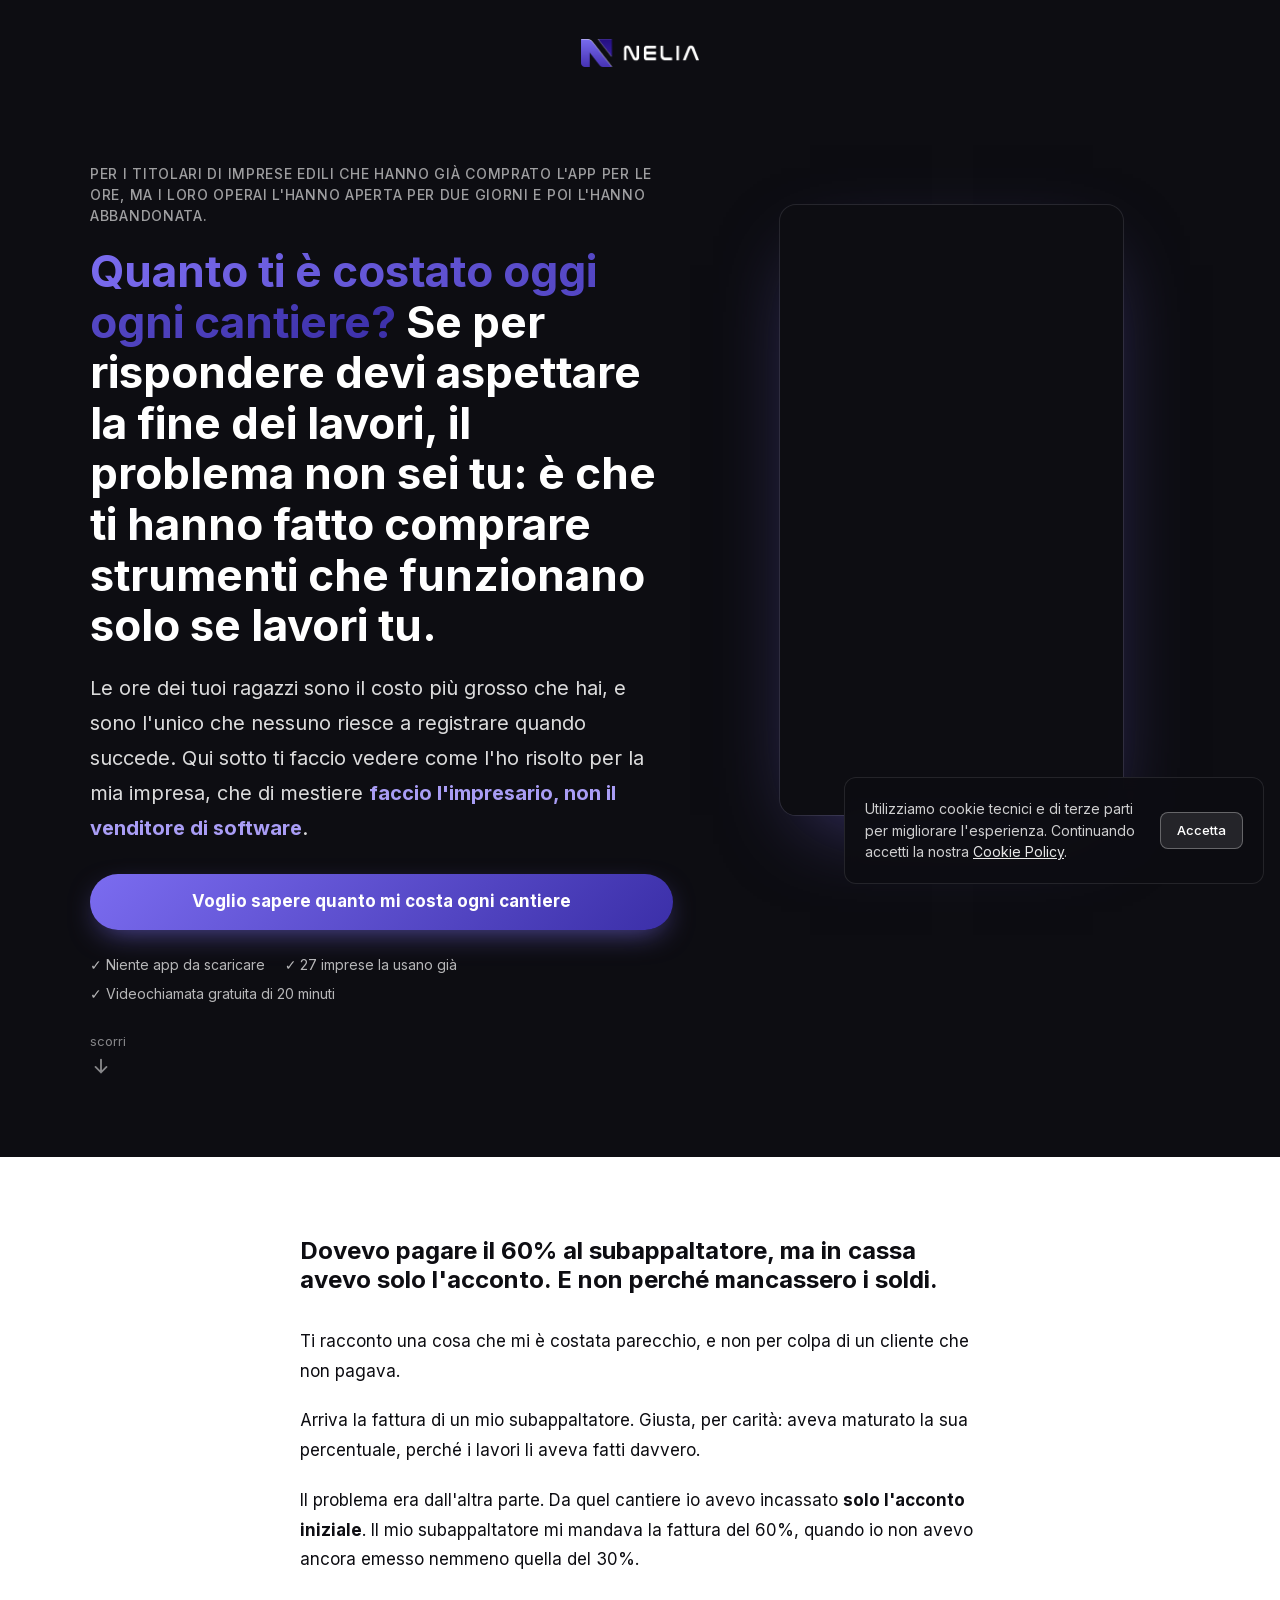
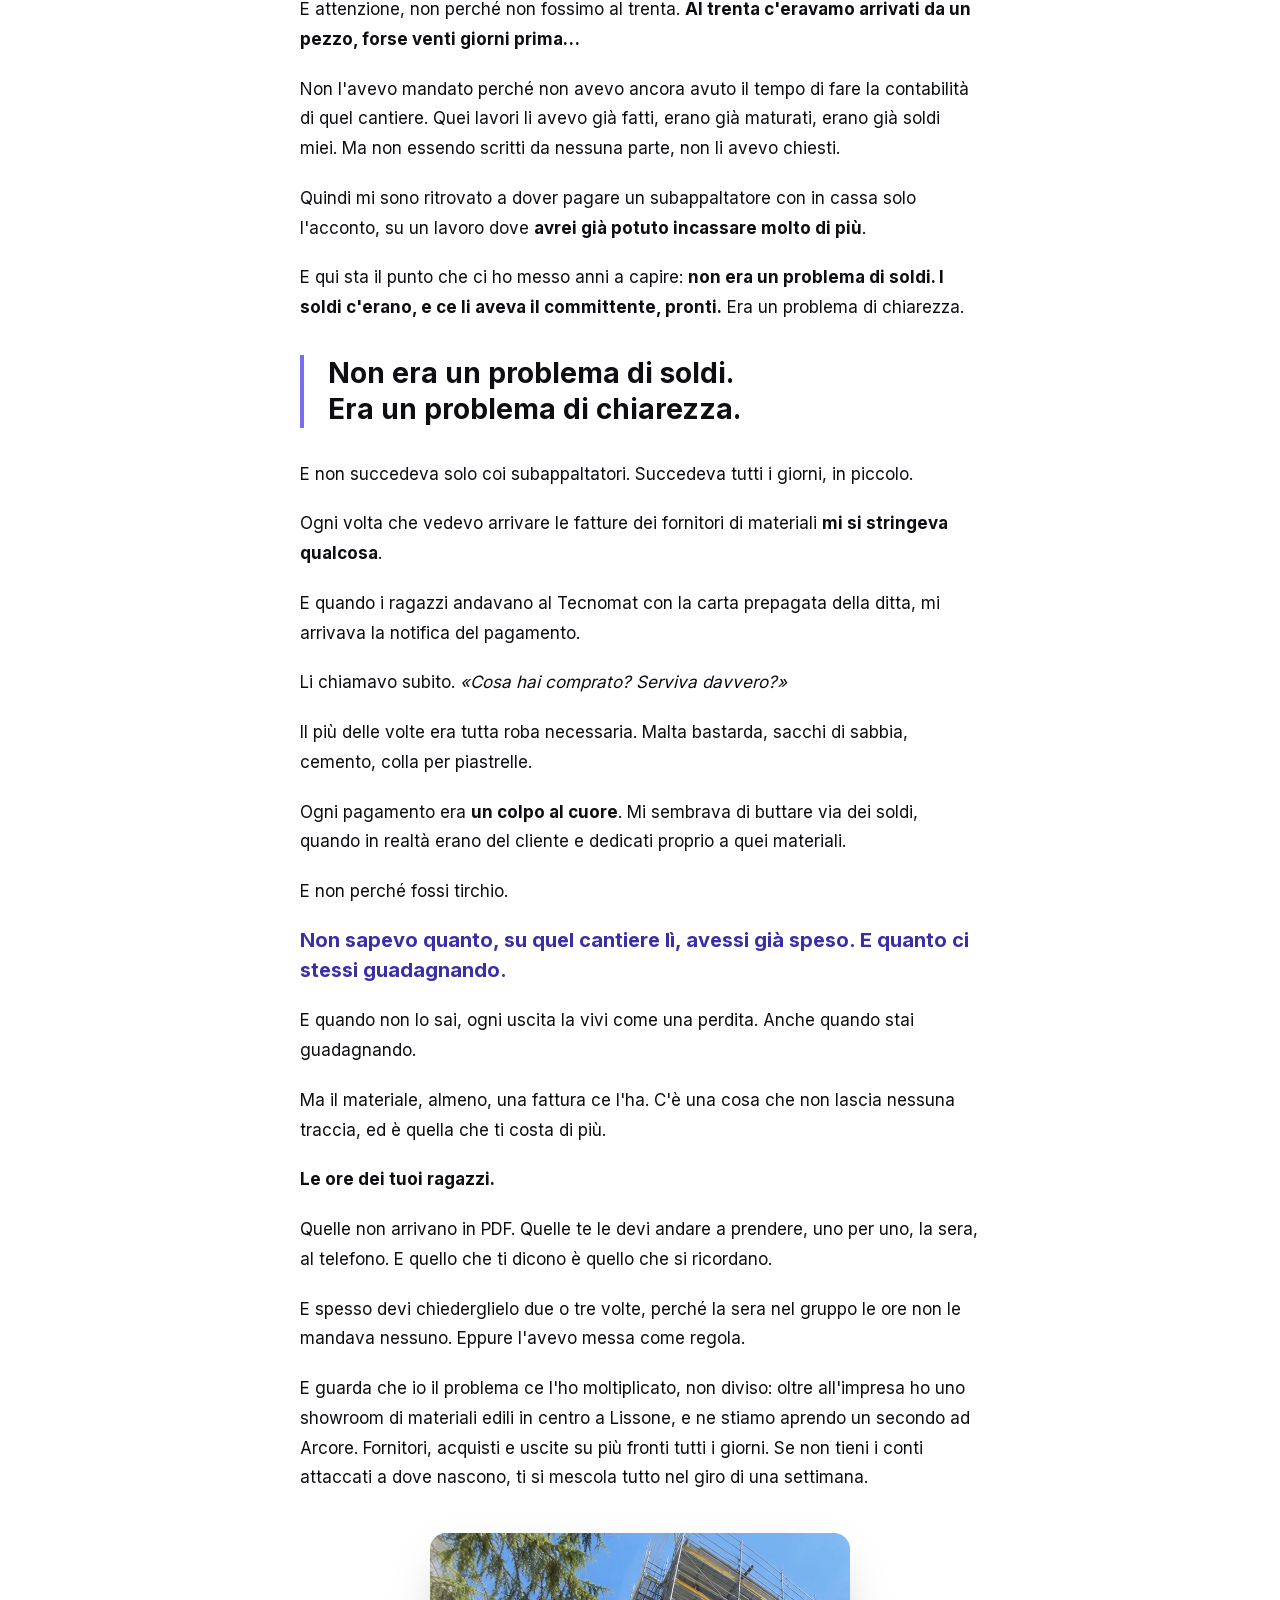
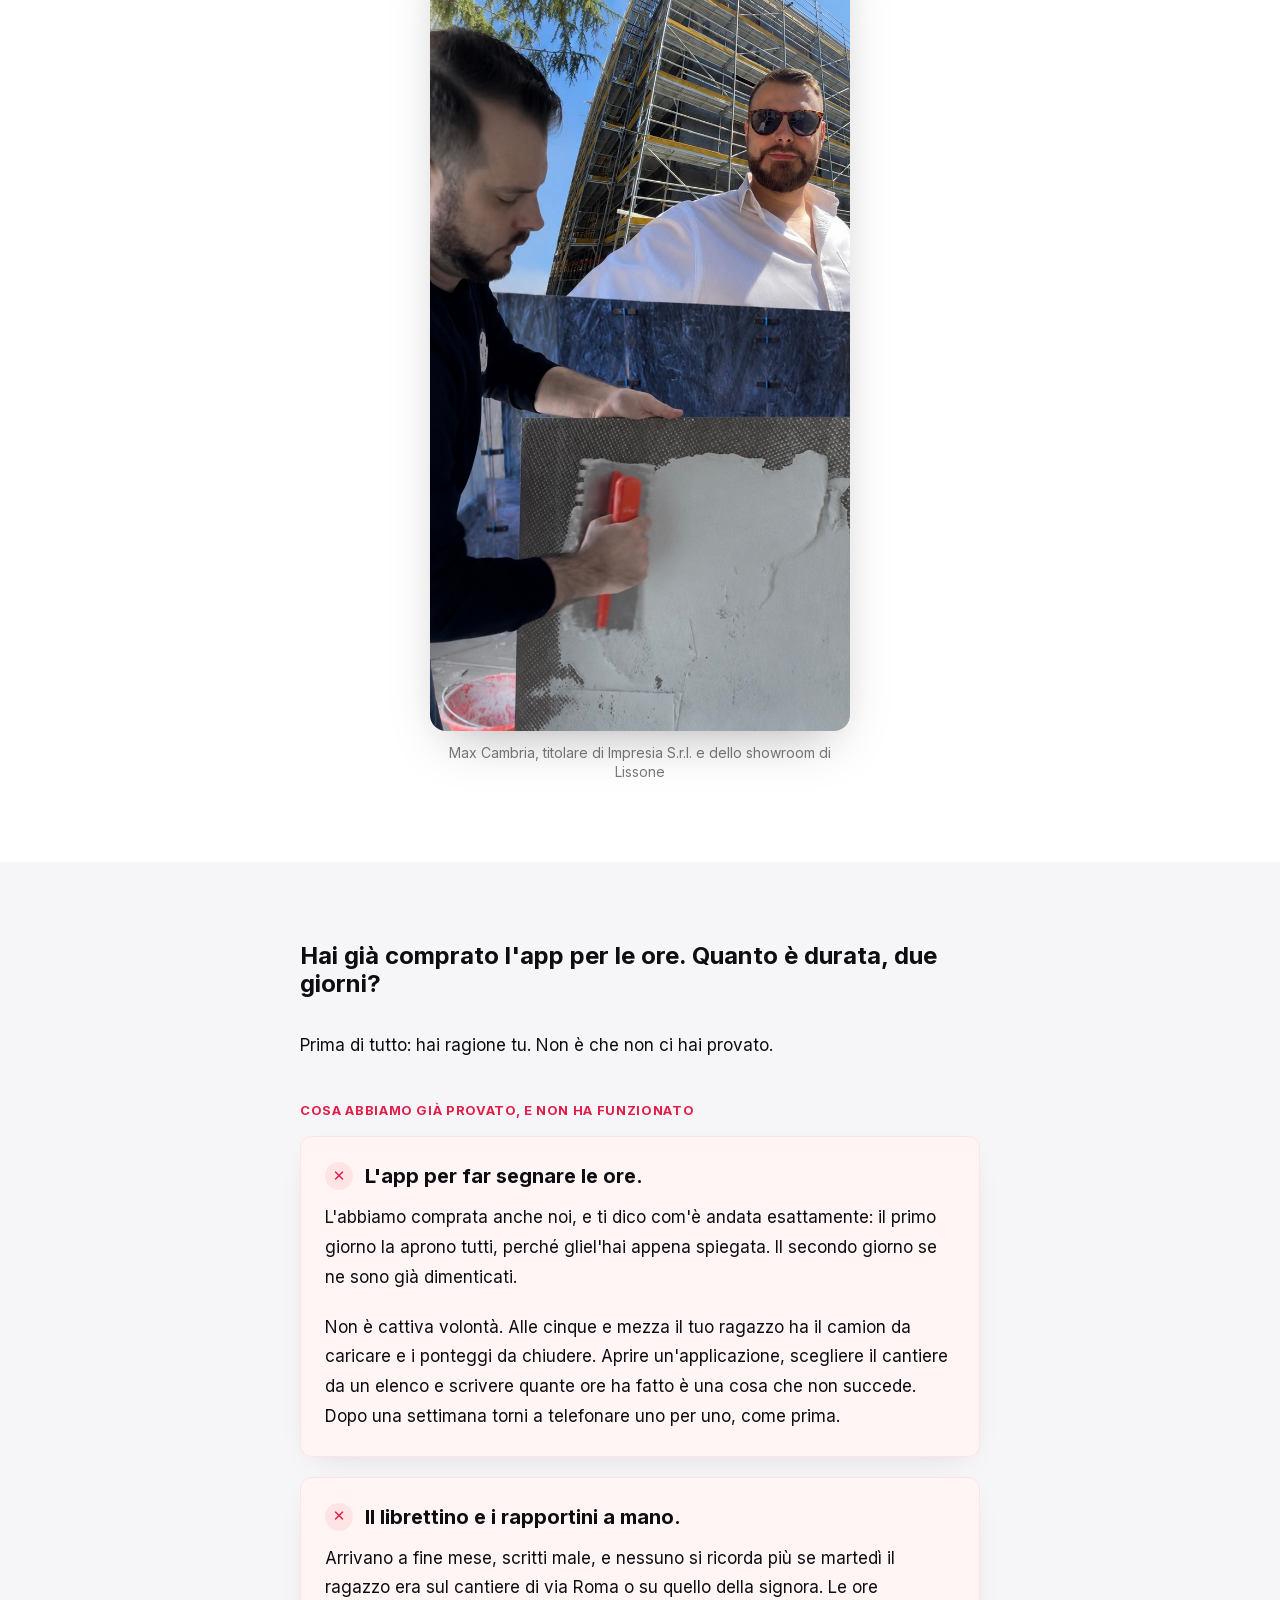
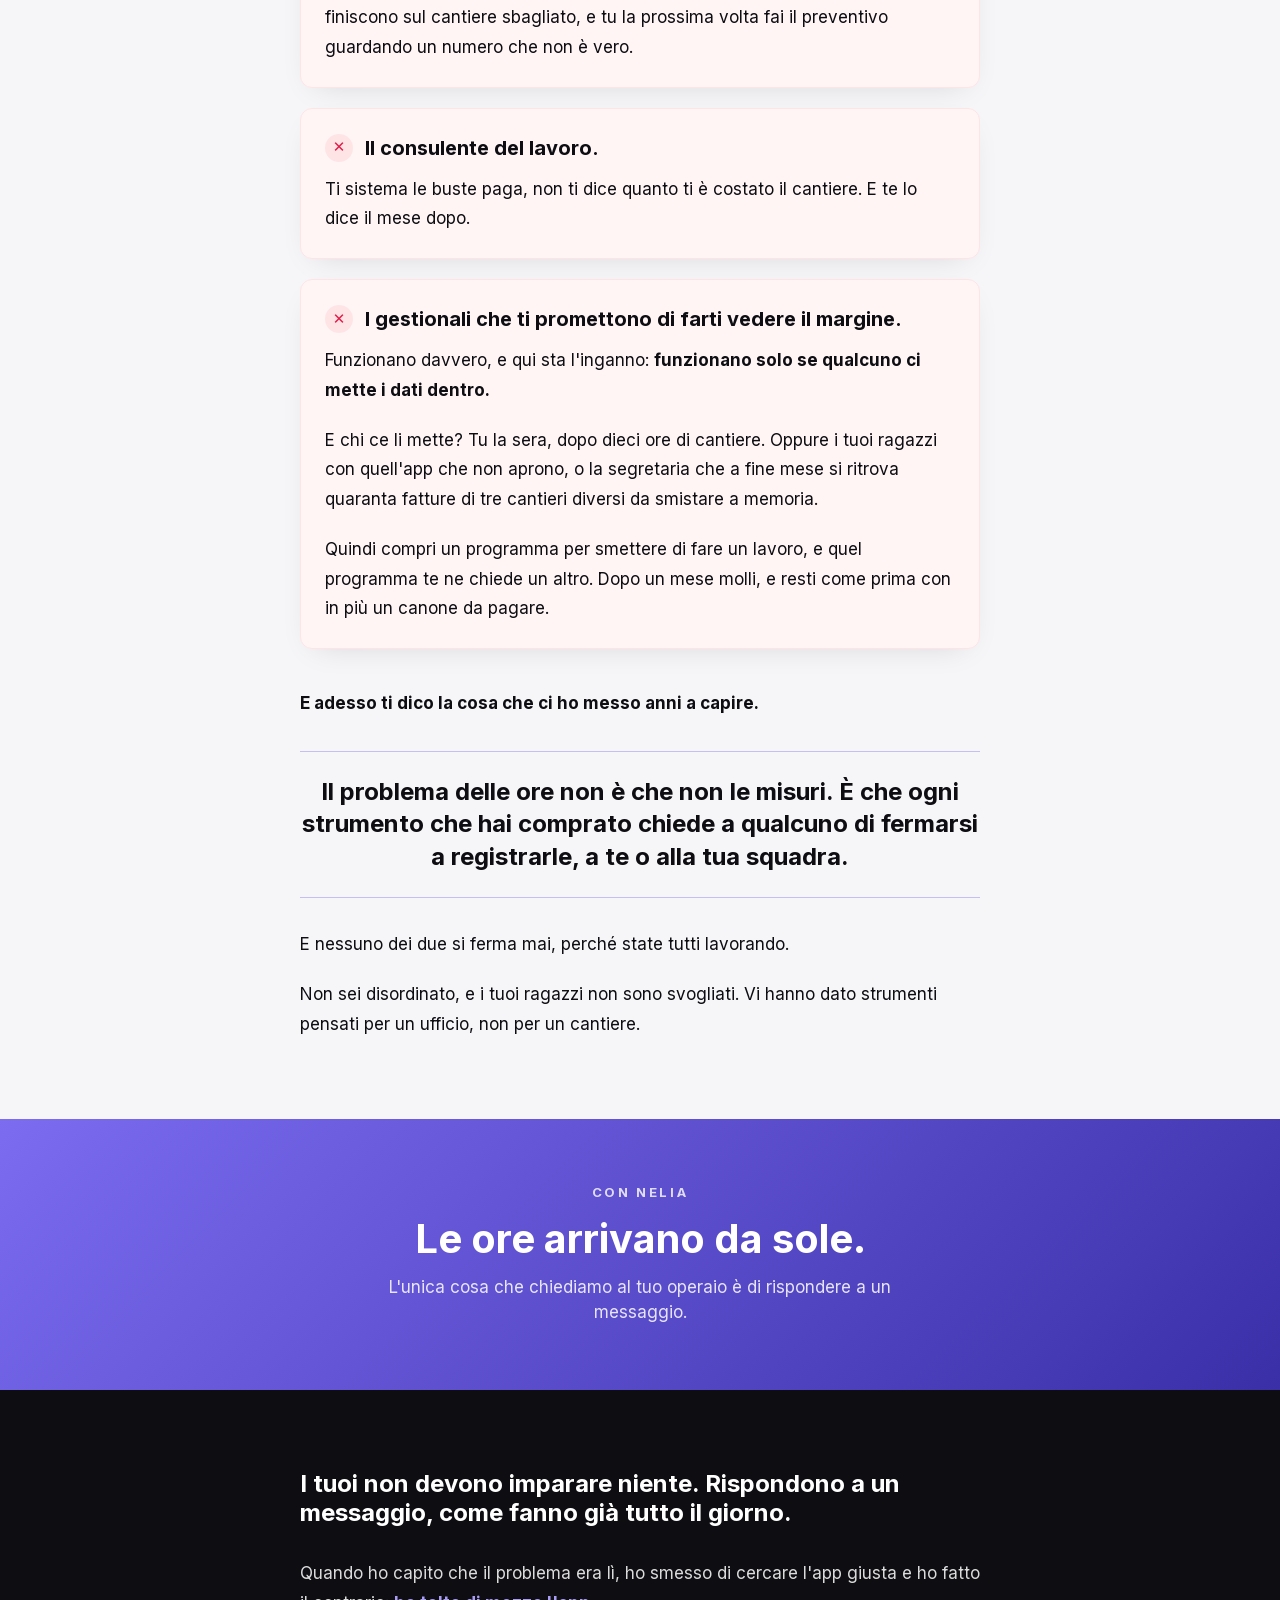
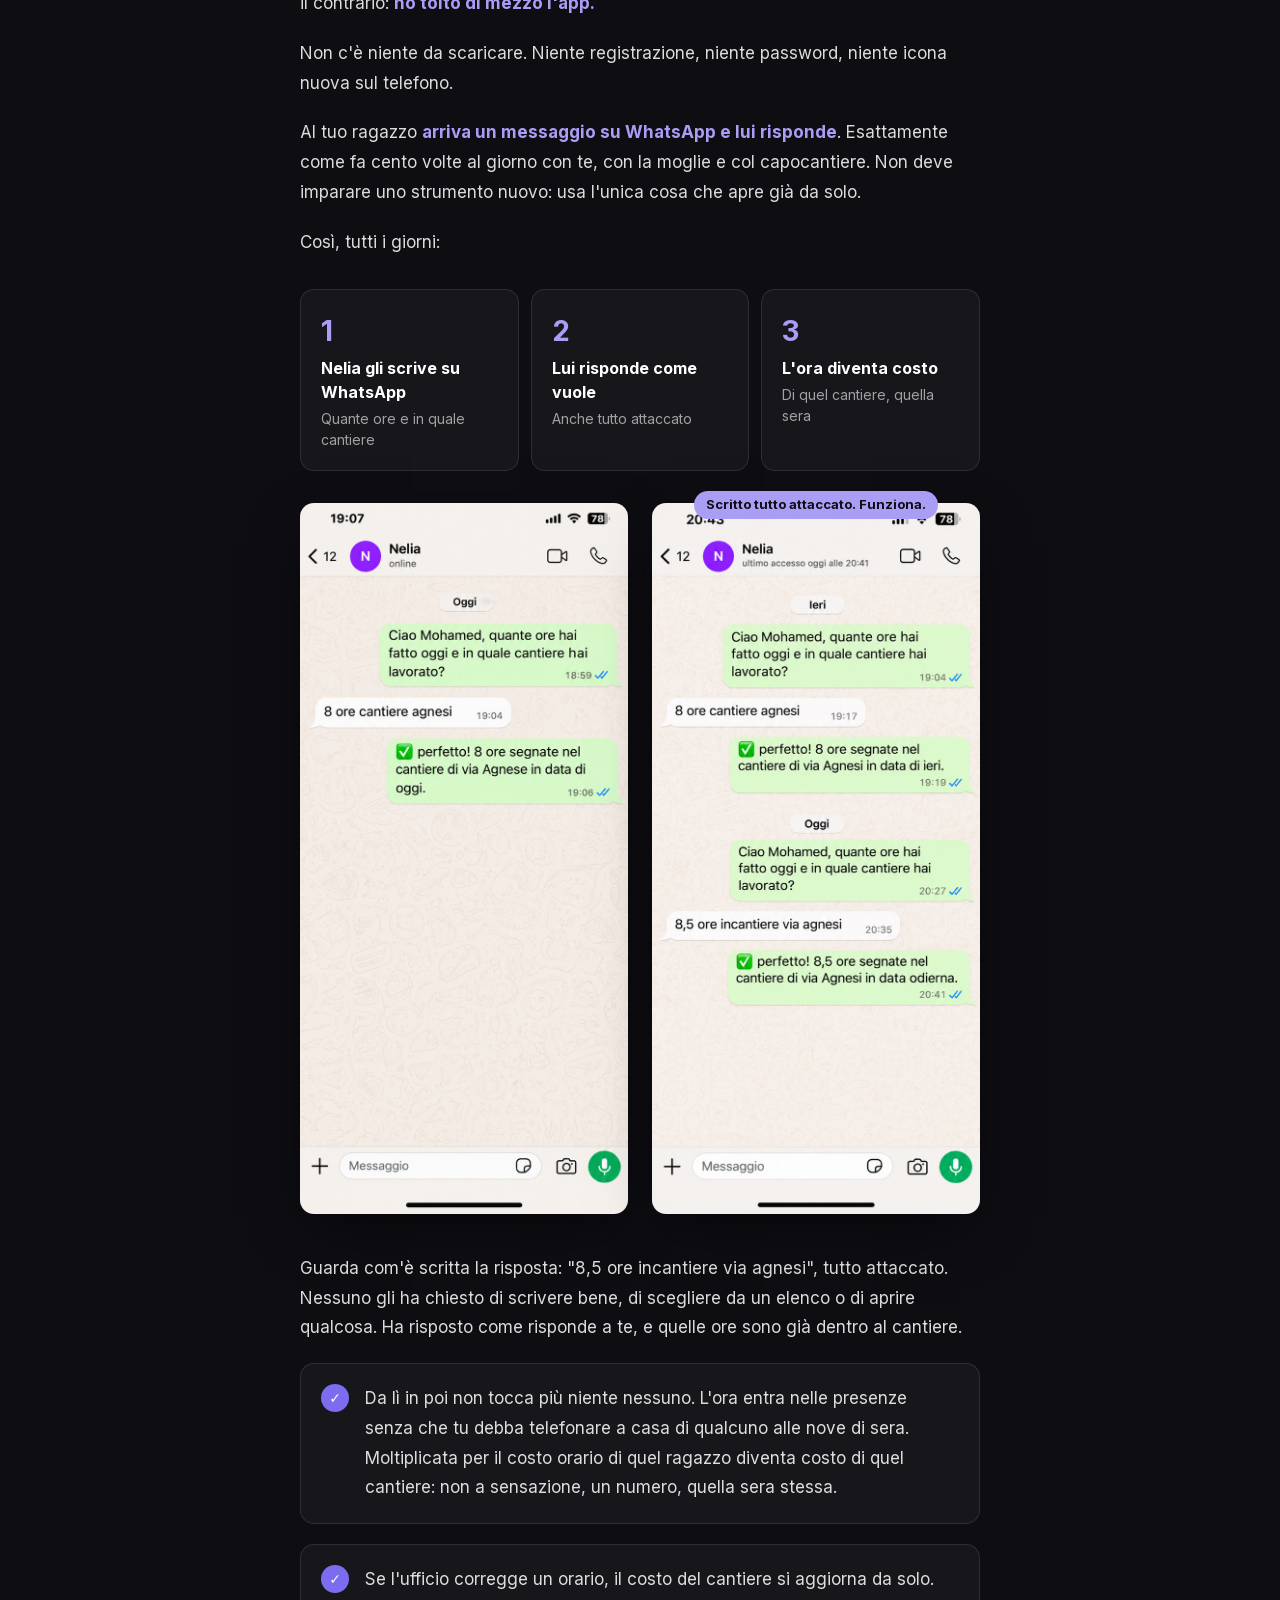
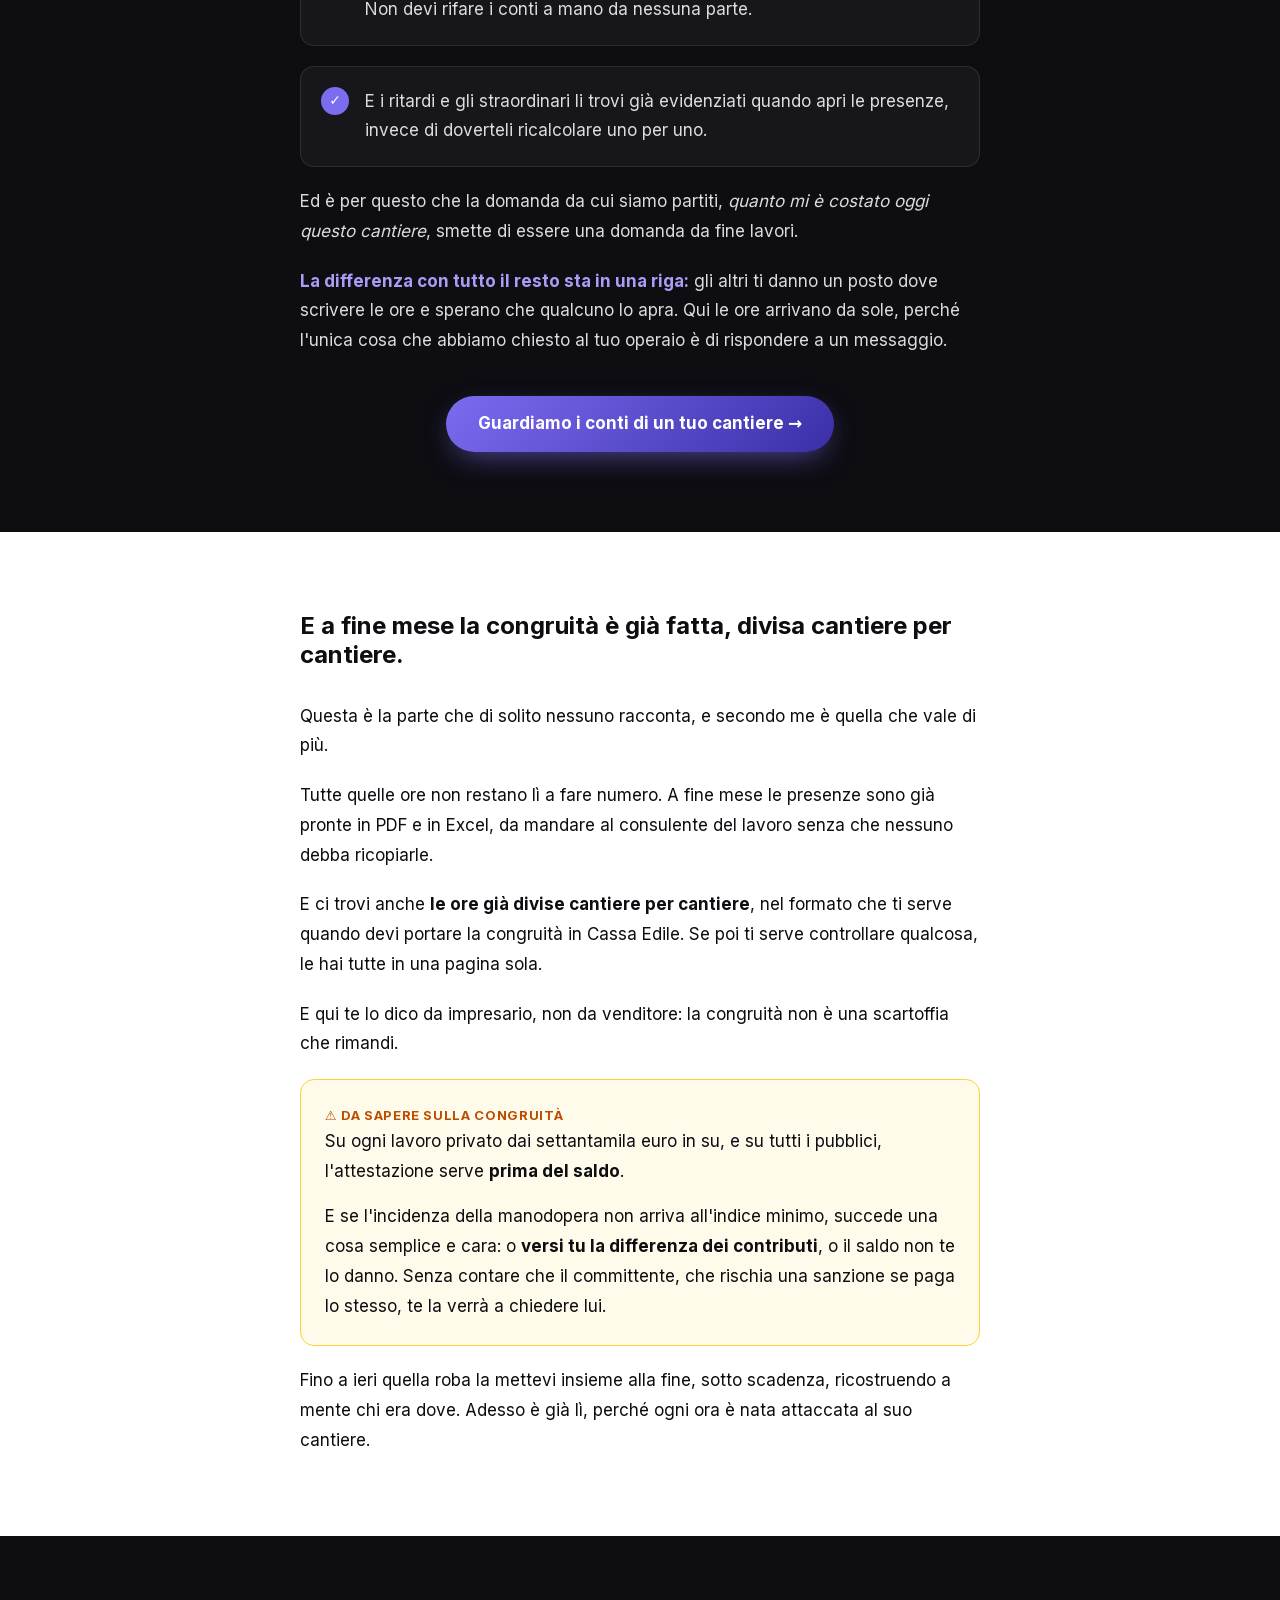
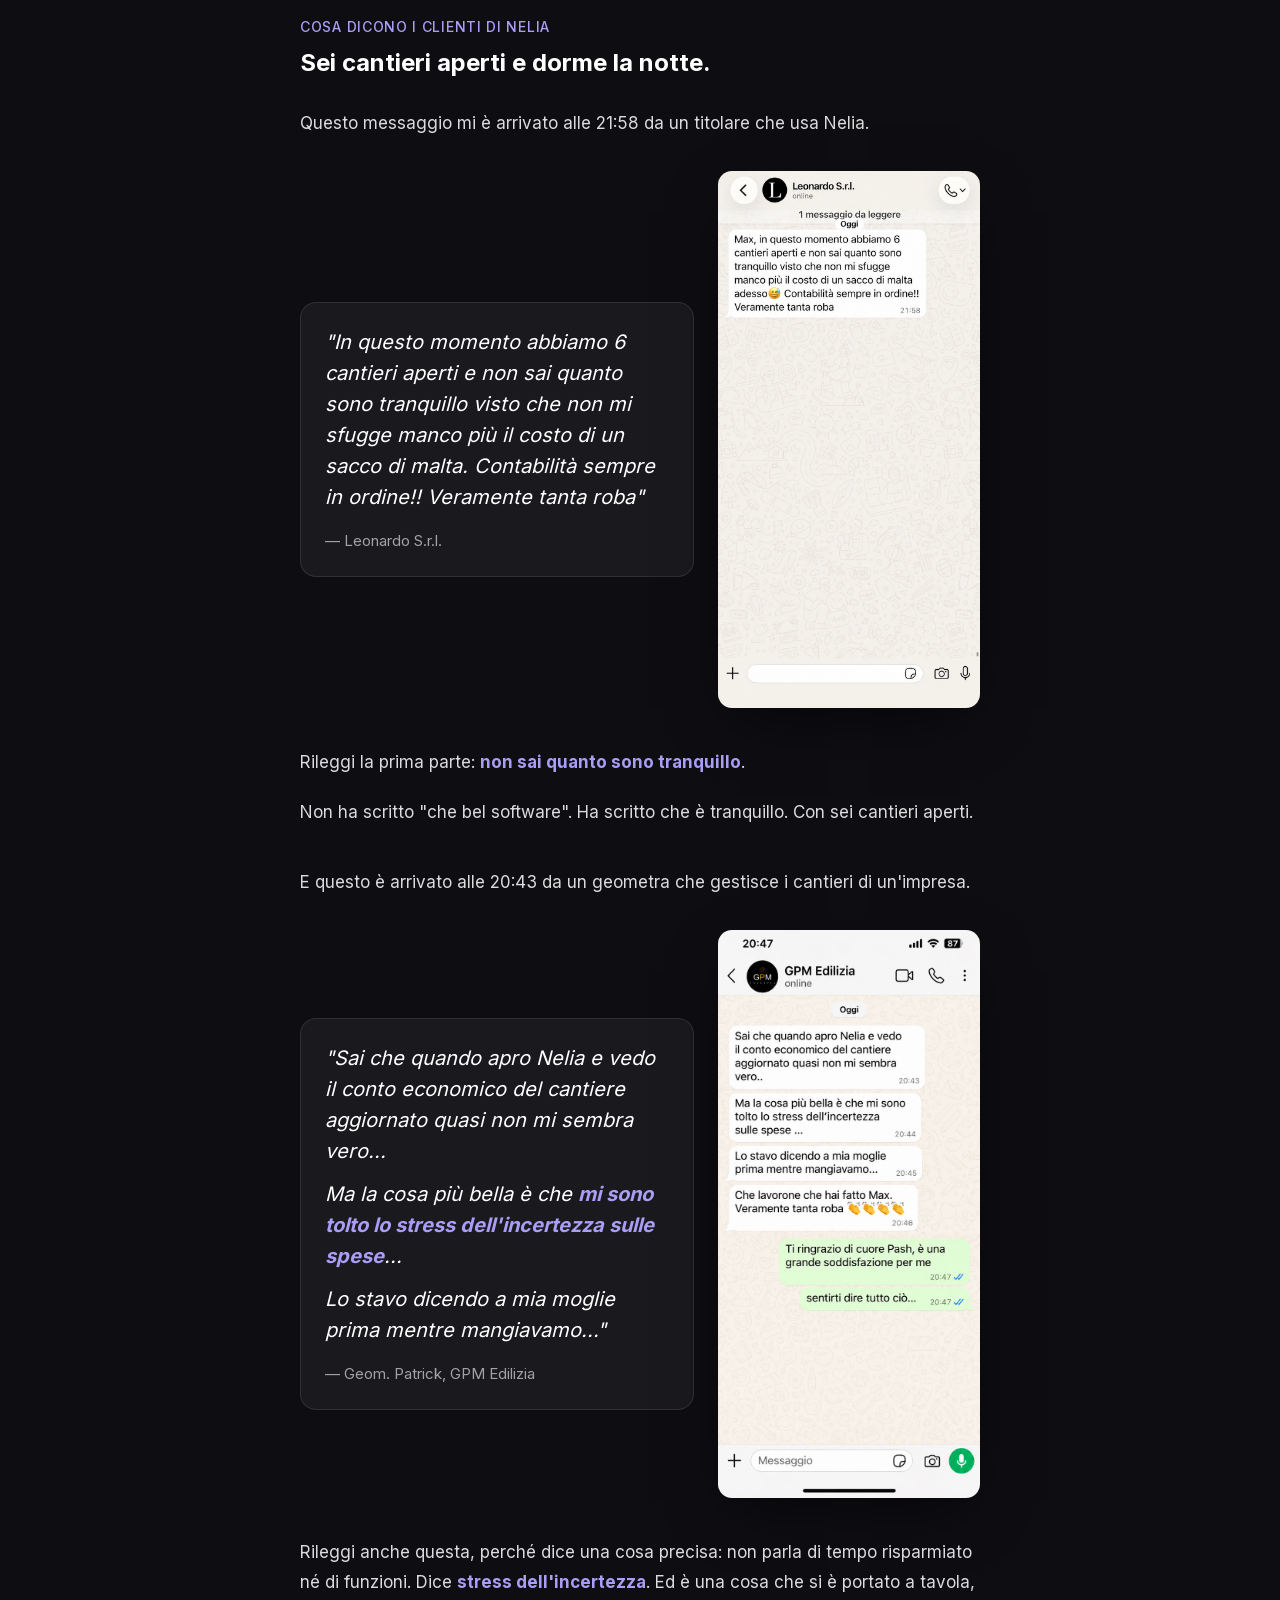
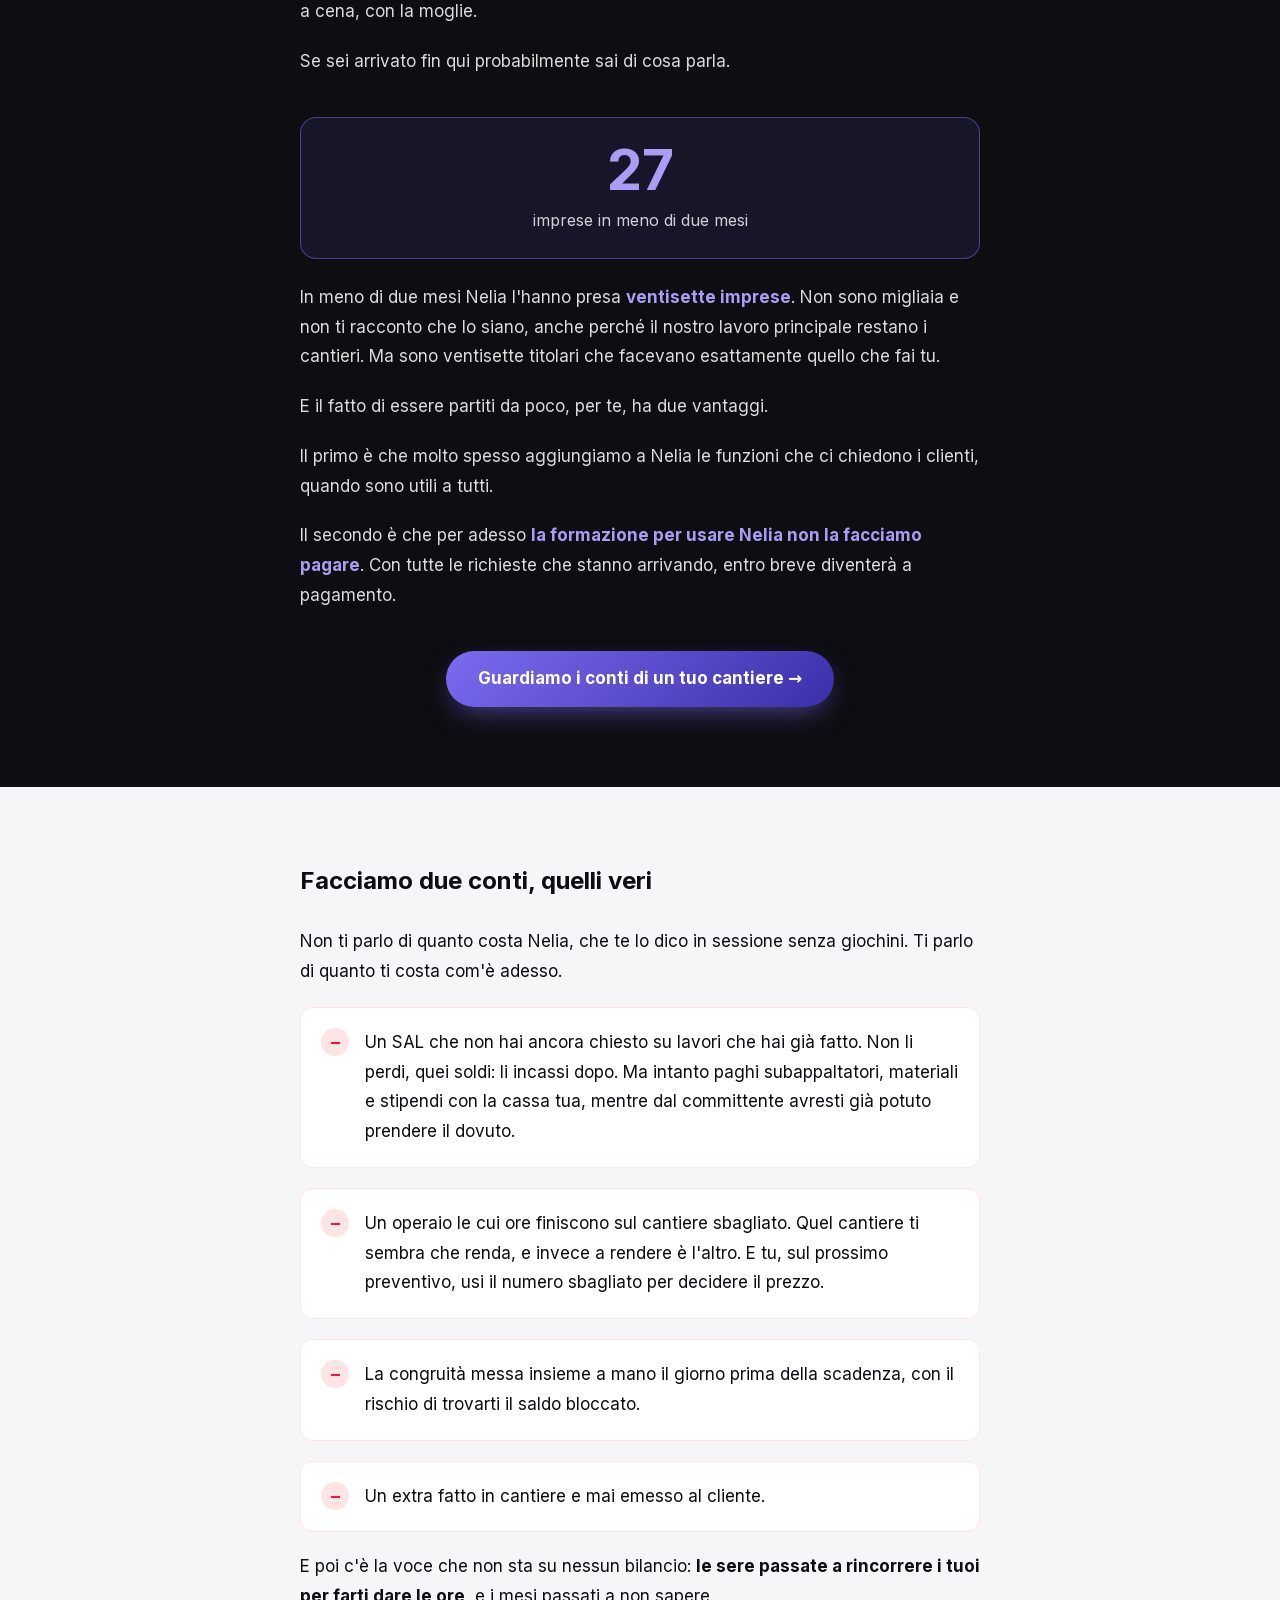
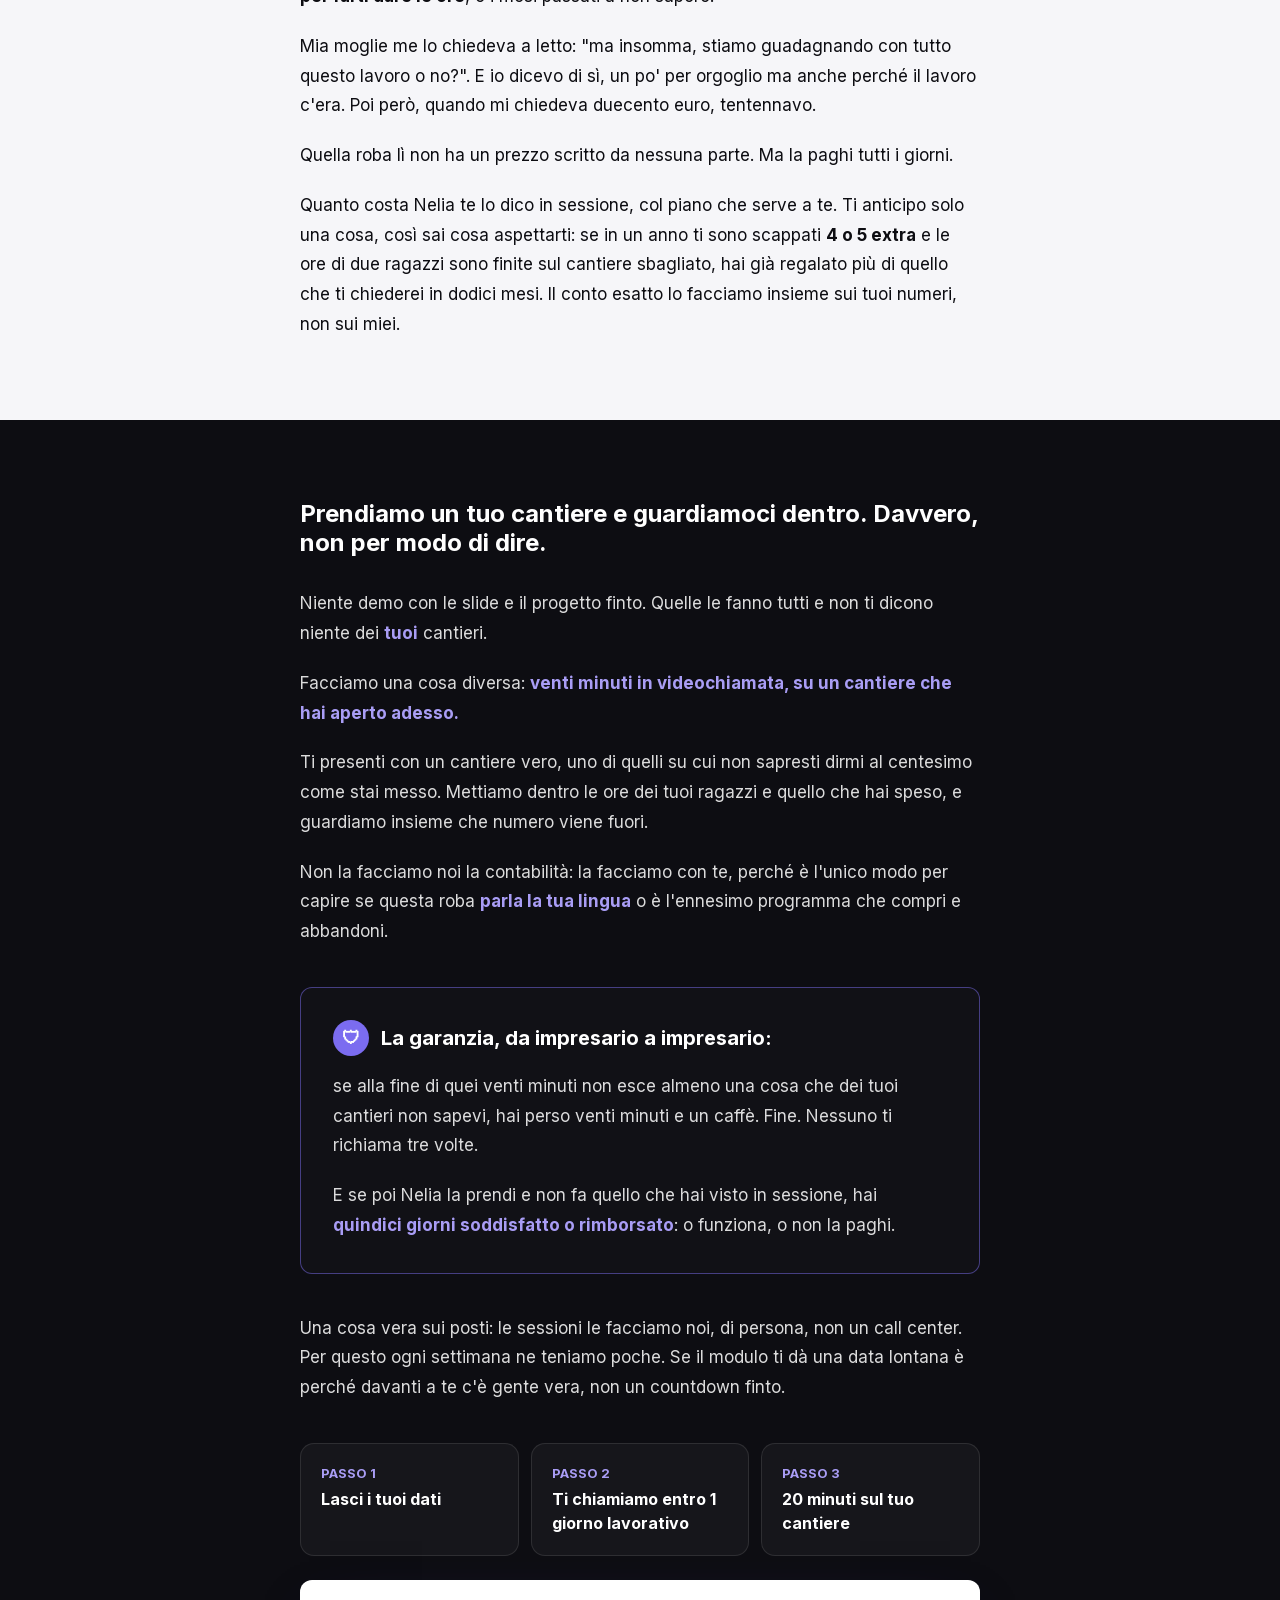
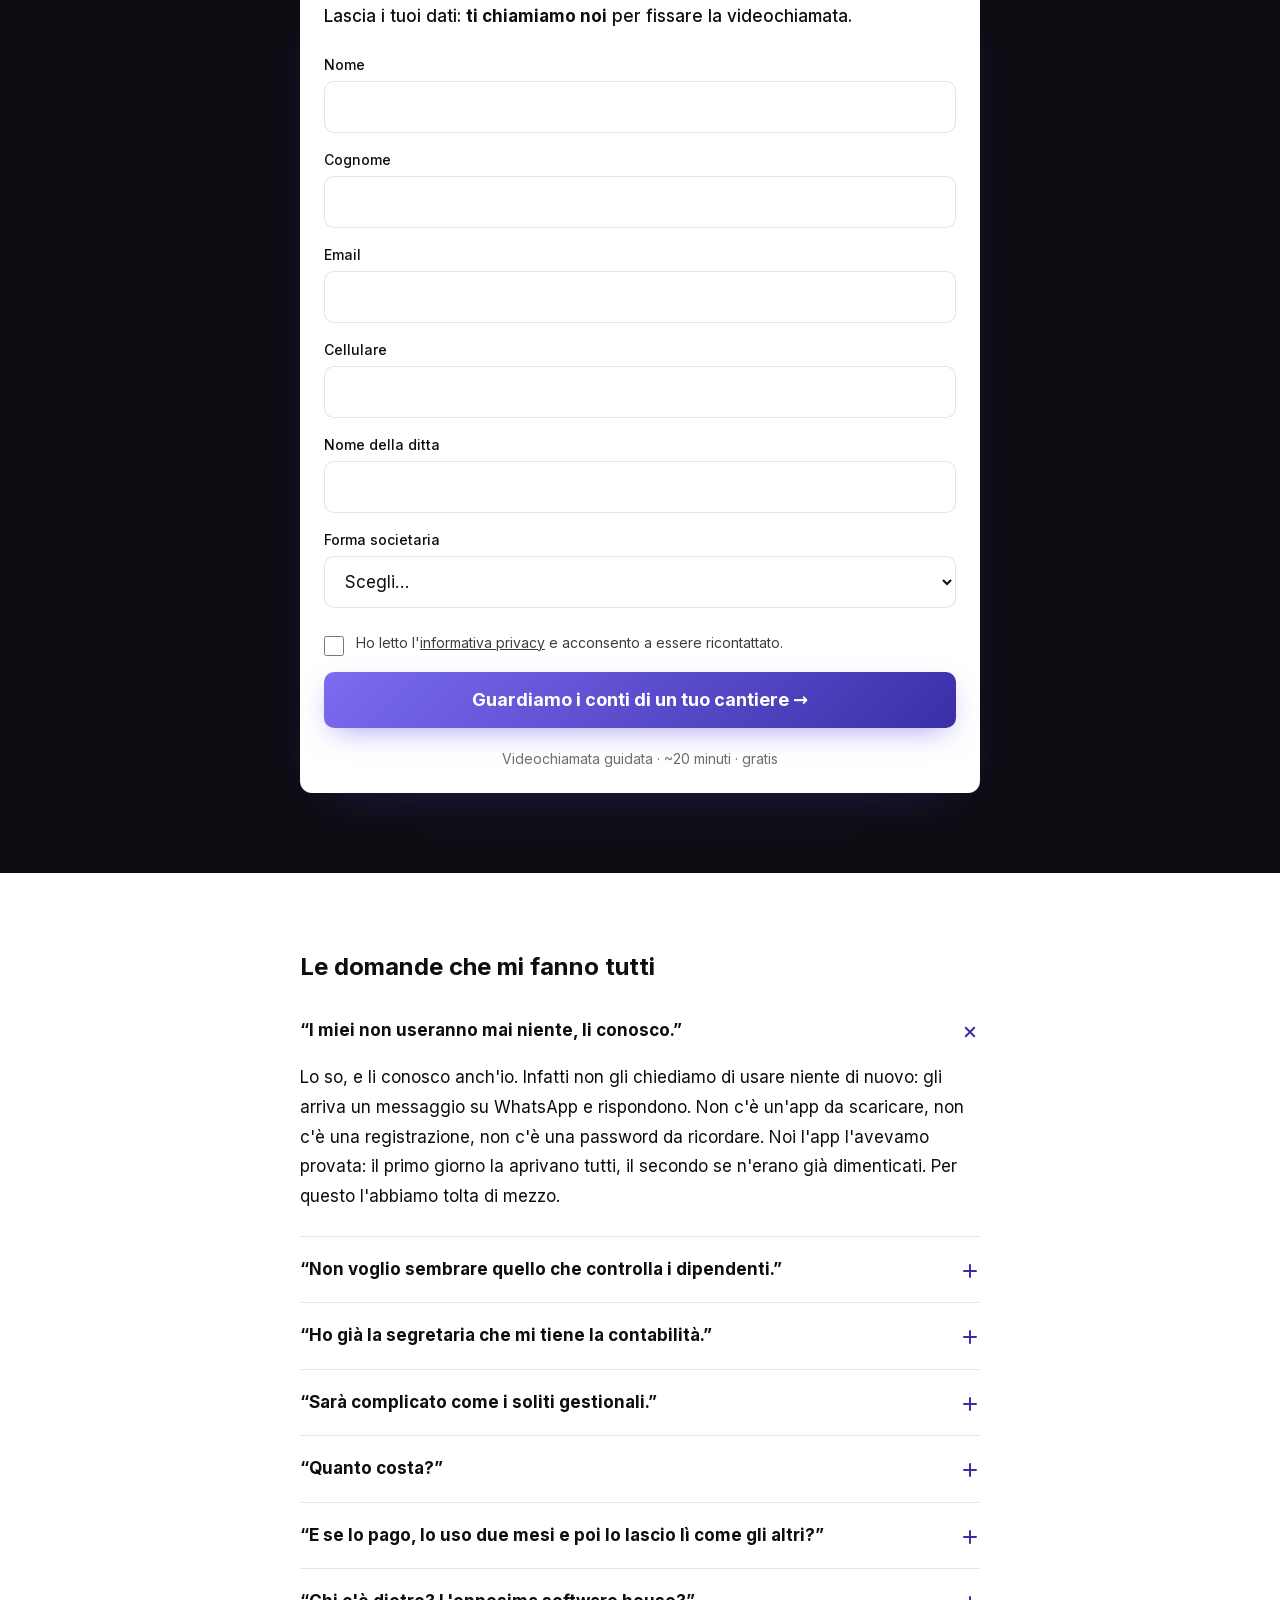
==== index.html @ a3c67469 "Paragrafo Tecnomat spezzato, con grassetti e frase finale in viola Co-Authored-By: Claude Opus 5.5 <" ====
<!DOCTYPE html>
<html lang="it">
<head>
<meta charset="utf-8">
<meta name="viewport" content="width=device-width, initial-scale=1">
<title>Nelia - Quanto ti è costato oggi ogni cantiere?</title>
<meta name="author" content="Nelia">
<meta name="description" content="Le ore dei tuoi ragazzi arrivano rispondendo a un messaggio WhatsApp e diventano da sole il costo di quel cantiere. Prenota una sessione gratuita.">
<meta property="og:type" content="website">
<meta property="og:title" content="Nelia - Quanto ti è costato oggi ogni cantiere?">
<meta property="og:description" content="Le ore dei tuoi ragazzi arrivano rispondendo a un messaggio WhatsApp e diventano da sole il costo di quel cantiere.">
<link rel="icon" href="assets/favicon.png" type="image/png">
<link rel="stylesheet" href="assets/inter.css">
<link rel="stylesheet" href="assets/styles.css">
<link rel="stylesheet" href="assets/extra.css">
<!-- Meta Pixel (lo stesso di prova.mynelia.it) -->
<script>
!function(f,b,e,v,n,t,s){if(f.fbq)return;n=f.fbq=function(){n.callMethod?n.callMethod.apply(n,arguments):n.queue.push(arguments)};if(!f._fbq)f._fbq=n;n.push=n;n.loaded=!0;n.version='2.0';n.queue=[];t=b.createElement(e);t.async=!0;t.src=v;s=b.getElementsByTagName(e)[0];s.parentNode.insertBefore(t,s)}(window,document,'script','https://connect.facebook.net/en_US/fbevents.js');fbq('init','4167147603589375');fbq('track','PageView');
</script>
<!-- Microsoft Clarity (lo stesso di prova.mynelia.it) -->
<script>
(function(c,l,a,r,i,t,y){c[a]=c[a]||function(){(c[a].q=c[a].q||[]).push(arguments)};t=l.createElement(r);t.async=1;t.src="https://www.clarity.ms/tag/"+i;y=l.getElementsByTagName(r)[0];y.parentNode.insertBefore(t,y);})(window, document, "clarity", "script", "xr4qmv7pr4");
</script>
</head>
<body>
<noscript><img height="1" width="1" style="display:none" src="https://www.facebook.com/tr?id=4167147603589375&amp;ev=PageView&amp;noscript=1" alt=""/></noscript>
<div class="min-h-screen bg-white text-[#0D0D12]">
  <header class="bg-[#0D0D12] px-5 pt-[28px] pb-4 md:pt-[39px] md:pb-4">
    <div class="mx-auto flex max-w-[1200px] items-center justify-center">
      <img src="assets/nelia-logo-v2.png" alt="Nelia" class="h-7 w-auto md:h-8" style="max-width:120px"/>
    </div>
  </header>
  <section class="px-5 py-12 md:py-20 bg-[#0D0D12] text-white">
    <div class="mx-auto grid max-w-[1100px] items-center gap-10 md:grid-cols-[1.1fr_0.9fr]">
      <div class="space-y-5 md:space-y-6">
        <p class="text-[13px] font-medium uppercase tracking-wider text-white/60 md:text-[14px]">Per i titolari di imprese edili che hanno già comprato l&#x27;app per le ore, ma i loro operai l&#x27;hanno aperta per due giorni e poi l&#x27;hanno abbandonata.</p>
        <h1 class="text-[30px] leading-[1.15] font-bold md:text-[44px] text-white"><span class="bg-nelia-gradient bg-clip-text text-transparent">Quanto ti è costato oggi ogni cantiere?</span> Se per rispondere devi aspettare la fine dei lavori, il problema non sei tu: è che ti hanno fatto comprare strumenti che funzionano solo se lavori tu.</h1>
        <div class="md:hidden mx-auto w-[94%] overflow-hidden rounded-[16px] shadow-[0_30px_80px_-30px_rgba(123,108,240,0.5)] ring-1 ring-white/10">
          <div class="relative w-full" style="padding-top:177.78%">
            <iframe src="https://player.vimeo.com/video/1214076964?title=0&amp;byline=0&amp;portrait=0" title="Nelia — video di presentazione" class="absolute inset-0 h-full w-full" frameborder="0" allow="autoplay; fullscreen; picture-in-picture" allowfullscreen></iframe>
          </div>
        </div>
        <div class="text-[17px] leading-[1.75] text-white/85 md:text-[20px]">
          <p>Le ore dei tuoi ragazzi sono il costo più grosso che hai, e sono l&#x27;unico che nessuno riesce a registrare quando succede. Qui sotto ti faccio vedere come l&#x27;ho risolto per la mia impresa, che di mestiere <strong class="font-bold text-[#A99DF5]">faccio l&#x27;impresario, non il venditore di software</strong>.</p>
        </div>
        <div class="pt-2">
          <a href="#form" class="bg-nelia-gradient flex h-[56px] w-full items-center justify-center rounded-[10px] px-6 text-[17px] font-bold text-white shadow-[0_10px_30px_-10px_rgba(123,108,240,0.7)] transition active:scale-[0.99] md:inline-flex md:h-[56px] md:w-auto md:rounded-full md:px-8 md:text-[17px] md:hover:scale-[1.02]">Voglio sapere quanto mi costa ogni cantiere</a>
        </div>
        <div class="flex flex-wrap gap-x-5 gap-y-2 pt-1 text-[14px] text-white/70">
          <span>✓ Niente app da scaricare</span><span>✓ 27 imprese la usano già</span><span>✓ Videochiamata gratuita di 20 minuti</span>
        </div>
        <div class="pt-1">
          <a href="#lead" aria-label="Scorri" class="inline-flex flex-col items-start gap-1 text-white/50">
            <span class="text-[13px]">scorri</span>
            <svg width="22" height="22" viewBox="0 0 24 24" fill="none" class="animate-bounce"><path d="M12 5v14m0 0l-6-6m6 6l6-6" stroke="currentColor" stroke-width="2" stroke-linecap="round"></path></svg>
          </a>
        </div>
      </div>
      <div class="hidden md:block md:order-last">
        <div class="mx-auto w-[72%] overflow-hidden rounded-[16px] shadow-[0_30px_80px_-30px_rgba(123,108,240,0.5)] ring-1 ring-white/10 md:-translate-y-[18%]">
          <div class="relative w-full" style="padding-top:177.78%">
            <iframe src="https://player.vimeo.com/video/1214076964?title=0&amp;byline=0&amp;portrait=0" title="Nelia — video di presentazione" class="absolute inset-0 h-full w-full" frameborder="0" allow="autoplay; fullscreen; picture-in-picture" allowfullscreen></iframe>
          </div>
        </div>
      </div>
    </div>
  </section>
  <section id="lead" class="px-5 py-12 md:py-20 bg-white">
    <div class="mx-auto w-full max-w-[680px]">
      <h2 class="text-[24px] leading-[1.2] font-bold md:text-[32px] mb-8 text-[#0D0D12]">Dovevo pagare il 60% al subappaltatore, ma in cassa avevo solo l'acconto. E non perché mancassero i soldi.</h2>
        <div class="text-[17px] leading-[1.75] md:text-[18px] space-y-5 md:space-y-6">
          <p>Ti racconto una cosa che mi è costata parecchio, e non per colpa di un cliente che non pagava.</p>
          <p>Arriva la fattura di un mio subappaltatore. Giusta, per carità: aveva maturato la sua percentuale, perché i lavori li aveva fatti davvero.</p>
          <p>Il problema era dall'altra parte. Da quel cantiere io avevo incassato <strong>solo l'acconto iniziale</strong>. Il mio subappaltatore mi mandava la fattura del 60%, quando io non avevo ancora emesso nemmeno quella del 30%.</p>
          <p>E attenzione, non perché non fossimo al trenta. <strong>Al trenta c'eravamo arrivati da un pezzo, forse venti giorni prima…</strong></p>
          <p>Non l'avevo mandato perché non avevo ancora avuto il tempo di fare la contabilità di quel cantiere. Quei lavori li avevo già fatti, erano già maturati, erano già soldi miei. Ma non essendo scritti da nessuna parte, non li avevo chiesti.</p>
          <p>Quindi mi sono ritrovato a dover pagare un subappaltatore con in cassa solo l'acconto, su un lavoro dove <strong>avrei già potuto incassare molto di più</strong>.</p>
          <p>E qui sta il punto che ci ho messo anni a capire: <strong>non era un problema di soldi. I soldi c'erano, e ce li aveva il committente, pronti.</strong> Era un problema di chiarezza.</p>
          <blockquote class="my-8 border-l-4 border-[#7B6CF0] pl-6 text-[24px] font-bold leading-[1.3] text-[#0D0D12] md:text-[28px]">Non era un problema di soldi.<br/>Era un problema di chiarezza.</blockquote>
          <p>E non succedeva solo coi subappaltatori. Succedeva tutti i giorni, in piccolo.</p>
          <p>Ogni volta che vedevo arrivare le fatture dei fornitori di materiali <strong>mi si stringeva qualcosa</strong>.</p>
          <p>E quando i ragazzi andavano al Tecnomat con la carta prepagata della ditta, mi arrivava la notifica del pagamento.</p>
          <p>Li chiamavo subito. <em>«Cosa hai comprato? Serviva davvero?»</em></p>
          <p>Il più delle volte era tutta roba necessaria. Malta bastarda, sacchi di sabbia, cemento, colla per piastrelle.</p>
          <p>Ogni pagamento era <strong>un colpo al cuore</strong>. Mi sembrava di buttare via dei soldi, quando in realtà erano del cliente e dedicati proprio a quei materiali.</p>
          <p>E non perché fossi tirchio.</p>
          <p><strong class="text-[19px] leading-snug text-[#3B2FA8] md:text-[20px]">Non sapevo quanto, su quel cantiere lì, avessi già speso. E quanto ci stessi guadagnando.</strong></p>
          <p>E quando non lo sai, ogni uscita la vivi come una perdita. Anche quando stai guadagnando.</p>
          <p>Ma il materiale, almeno, una fattura ce l'ha. C'è una cosa che non lascia nessuna traccia, ed è quella che ti costa di più.</p>
          <p><strong>Le ore dei tuoi ragazzi.</strong></p>
          <p>Quelle non arrivano in PDF. Quelle te le devi andare a prendere, uno per uno, la sera, al telefono. E quello che ti dicono è quello che si ricordano.</p>
          <p>E spesso devi chiederglielo due o tre volte, perché la sera nel gruppo le ore non le mandava nessuno. Eppure l'avevo messa come regola.</p>
          <p>E guarda che io il problema ce l'ho moltiplicato, non diviso: oltre all'impresa ho uno showroom di materiali edili in centro a Lissone, e ne stiamo aprendo un secondo ad Arcore. Fornitori, acquisti e uscite su più fronti tutti i giorni. Se non tieni i conti attaccati a dove nascono, ti si mescola tutto nel giro di una settimana.</p>
        </div>
        <figure class="mx-auto mt-10 w-[70%] max-w-[420px] md:w-full">
          <div class="overflow-hidden rounded-[16px] shadow-[0_20px_50px_-20px_rgba(13,13,18,0.35)]">
            <img src="assets/hero-nelia.jpg" alt="Max Cambria, titolare di impresa edile, in cantiere" class="h-auto w-full object-cover"/>
          </div>
          <figcaption class="mt-3 text-center text-[13px] leading-snug text-[#0D0D12]/55 md:text-[14px]">Max Cambria, titolare di Impresia S.r.l. e dello showroom di Lissone</figcaption>
        </figure>
    </div>
  </section>
  <section class="px-5 py-12 md:py-20 bg-[#F6F6F9]">
    <div class="mx-auto w-full max-w-[680px]">
      <h2 class="text-[24px] leading-[1.2] font-bold md:text-[32px] mb-8 text-[#0D0D12]">Hai già comprato l'app per le ore. Quanto è durata, due giorni?</h2>
        <div class="text-[17px] leading-[1.75] md:text-[18px] space-y-5 md:space-y-6">
          <p>Prima di tutto: hai ragione tu. Non è che non ci hai provato.</p>
        </div>
        <p class="mt-10 mb-4 text-[13px] font-bold uppercase tracking-wider text-[#E11D48]">Cosa abbiamo già provato, e non ha funzionato</p>
        <div class="space-y-5">
        <div class="rounded-[12px] border border-[#FFE4E6] bg-[#FFF5F5] p-6 shadow-[0_10px_30px_-15px_rgba(13,13,18,0.15)] md:p-8">
          <p class="mb-3 flex items-center gap-3 text-[18px] font-bold md:text-[20px]"><span class="flex h-7 w-7 shrink-0 items-center justify-center rounded-full bg-[#FFE4E6] text-[15px] text-[#E11D48]">✕</span>L'app per far segnare le ore.</p>
        <div class="text-[17px] leading-[1.75] md:text-[18px] space-y-5 md:space-y-6">
          <p>L'abbiamo comprata anche noi, e ti dico com'è andata esattamente: il primo giorno la aprono tutti, perché gliel'hai appena spiegata. Il secondo giorno se ne sono già dimenticati.</p>
          <p>Non è cattiva volontà. Alle cinque e mezza il tuo ragazzo ha il camion da caricare e i ponteggi da chiudere. Aprire un'applicazione, scegliere il cantiere da un elenco e scrivere quante ore ha fatto è una cosa che non succede. Dopo una settimana torni a telefonare uno per uno, come prima.</p>
        </div>
        </div>
        <div class="rounded-[12px] border border-[#FFE4E6] bg-[#FFF5F5] p-6 shadow-[0_10px_30px_-15px_rgba(13,13,18,0.15)] md:p-8">
          <p class="mb-3 flex items-center gap-3 text-[18px] font-bold md:text-[20px]"><span class="flex h-7 w-7 shrink-0 items-center justify-center rounded-full bg-[#FFE4E6] text-[15px] text-[#E11D48]">✕</span>Il librettino e i rapportini a mano.</p>
        <div class="text-[17px] leading-[1.75] md:text-[18px] space-y-5 md:space-y-6">
          <p>Arrivano a fine mese, scritti male, e nessuno si ricorda più se martedì il ragazzo era sul cantiere di via Roma o su quello della signora. Le ore finiscono sul cantiere sbagliato, e tu la prossima volta fai il preventivo guardando un numero che non è vero.</p>
        </div>
        </div>
        <div class="rounded-[12px] border border-[#FFE4E6] bg-[#FFF5F5] p-6 shadow-[0_10px_30px_-15px_rgba(13,13,18,0.15)] md:p-8">
          <p class="mb-3 flex items-center gap-3 text-[18px] font-bold md:text-[20px]"><span class="flex h-7 w-7 shrink-0 items-center justify-center rounded-full bg-[#FFE4E6] text-[15px] text-[#E11D48]">✕</span>Il consulente del lavoro.</p>
        <div class="text-[17px] leading-[1.75] md:text-[18px] space-y-5 md:space-y-6">
          <p>Ti sistema le buste paga, non ti dice quanto ti è costato il cantiere. E te lo dice il mese dopo.</p>
        </div>
        </div>
        <div class="rounded-[12px] border border-[#FFE4E6] bg-[#FFF5F5] p-6 shadow-[0_10px_30px_-15px_rgba(13,13,18,0.15)] md:p-8">
          <p class="mb-3 flex items-center gap-3 text-[18px] font-bold md:text-[20px]"><span class="flex h-7 w-7 shrink-0 items-center justify-center rounded-full bg-[#FFE4E6] text-[15px] text-[#E11D48]">✕</span>I gestionali che ti promettono di farti vedere il margine.</p>
        <div class="text-[17px] leading-[1.75] md:text-[18px] space-y-5 md:space-y-6">
          <p>Funzionano davvero, e qui sta l'inganno: <strong>funzionano solo se qualcuno ci mette i dati dentro.</strong></p>
          <p>E chi ce li mette? Tu la sera, dopo dieci ore di cantiere. Oppure i tuoi ragazzi con quell'app che non aprono, o la segretaria che a fine mese si ritrova quaranta fatture di tre cantieri diversi da smistare a memoria.</p>
          <p>Quindi compri un programma per smettere di fare un lavoro, e quel programma te ne chiede un altro. Dopo un mese molli, e resti come prima con in più un canone da pagare.</p>
        </div>
        </div>
        </div>
        <div class="text-[17px] leading-[1.75] md:text-[18px] space-y-5 md:space-y-6 mt-10">
          <p><strong>E adesso ti dico la cosa che ci ho messo anni a capire.</strong></p>
          <div class="my-8 border-y border-[#7B6CF0]/40 py-6 text-center"><p class="text-[20px] font-bold leading-[1.35] md:text-[24px]">Il problema delle ore non è che non le misuri. È che ogni strumento che hai comprato chiede a qualcuno di fermarsi a registrarle, a te o alla tua squadra.</p></div>
          <p>E nessuno dei due si ferma mai, perché state tutti lavorando.</p>
          <p>Non sei disordinato, e i tuoi ragazzi non sono svogliati. Vi hanno dato strumenti pensati per un ufficio, non per un cantiere.</p>
        </div>
    </div>
  </section>
  <section class="bg-nelia-gradient px-5 py-12 text-center text-white md:py-16">
    <p class="text-[13px] font-bold uppercase tracking-[0.2em] text-white/80">Con Nelia</p>
    <p class="mx-auto mt-3 max-w-[760px] text-[28px] font-bold leading-[1.2] md:text-[40px]">Le ore arrivano da sole.</p>
    <p class="mx-auto mt-3 max-w-[560px] text-[17px] text-white/85">L'unica cosa che chiediamo al tuo operaio è di rispondere a un messaggio.</p>
  </section>
  <section class="px-5 py-12 md:py-20 bg-[#0D0D12] text-white">
    <div class="mx-auto w-full max-w-[680px]">
      <h2 class="text-[24px] leading-[1.2] font-bold md:text-[32px] mb-8 text-white">I tuoi non devono imparare niente. Rispondono a un messaggio, come fanno già tutto il giorno.</h2>
        <div class="text-[17px] leading-[1.75] md:text-[18px] space-y-5 md:space-y-6 text-white/85">
          <p>Quando ho capito che il problema era lì, ho smesso di cercare l'app giusta e ho fatto il contrario: <strong class="text-[#A99DF5]">ho tolto di mezzo l'app.</strong></p>
          <p>Non c'è niente da scaricare. Niente registrazione, niente password, niente icona nuova sul telefono.</p>
          <p>Al tuo ragazzo <strong class="text-[#A99DF5]">arriva un messaggio su WhatsApp e lui risponde</strong>. Esattamente come fa cento volte al giorno con te, con la moglie e col capocantiere. Non deve imparare uno strumento nuovo: usa l'unica cosa che apre già da solo.</p>
          <p>Così, tutti i giorni:</p>
        </div>
        <div class="mt-8 grid gap-3 md:grid-cols-3">
          <div class="rounded-[14px] border border-white/10 bg-white/[0.04] p-5"><div class="text-[28px] font-bold text-[#A99DF5]">1</div><div class="mt-1 font-bold">Nelia gli scrive su WhatsApp</div><div class="mt-1 text-[14px] text-white/60">Quante ore e in quale cantiere</div></div>
          <div class="rounded-[14px] border border-white/10 bg-white/[0.04] p-5"><div class="text-[28px] font-bold text-[#A99DF5]">2</div><div class="mt-1 font-bold">Lui risponde come vuole</div><div class="mt-1 text-[14px] text-white/60">Anche tutto attaccato</div></div>
          <div class="rounded-[14px] border border-white/10 bg-white/[0.04] p-5"><div class="text-[28px] font-bold text-[#A99DF5]">3</div><div class="mt-1 font-bold">L'ora diventa costo</div><div class="mt-1 text-[14px] text-white/60">Di quel cantiere, quella sera</div></div>
        </div>
        <div class="mt-8 flex flex-col items-center gap-6 md:flex-row md:justify-center">
          <div class="mx-auto w-full max-w-[340px]">
            <img src="assets/wa-mohamed-1.jpg" alt="Nelia chiede su WhatsApp a Mohamed quante ore ha fatto e in quale cantiere; lui risponde e Nelia conferma" class="w-full rounded-[14px] shadow-[0_20px_60px_-20px_rgba(0,0,0,0.6)]"/>
          </div>
          <div class="relative mx-auto w-full max-w-[340px]">
            <span class="absolute -top-3 left-1/2 z-10 -translate-x-1/2 whitespace-nowrap rounded-full bg-[#A99DF5] px-3 py-1 text-[13px] font-bold text-[#0D0D12]">Scritto tutto attaccato. Funziona.</span>
            <img src="assets/wa-mohamed-2.jpg" alt="La stessa domanda di Nelia a Mohamed in due giorni di fila, con le sue risposte e le conferme" class="w-full rounded-[14px] shadow-[0_20px_60px_-20px_rgba(0,0,0,0.6)]"/>
          </div>
        </div>
        <div class="text-[17px] leading-[1.75] md:text-[18px] space-y-5 md:space-y-6 text-white/85 mt-10">
          <p>Guarda com'è scritta la risposta: "8,5 ore incantiere via agnesi", tutto attaccato. Nessuno gli ha chiesto di scrivere bene, di scegliere da un elenco o di aprire qualcosa. Ha risposto come risponde a te, e quelle ore sono già dentro al cantiere.</p>
          <div class="flex gap-4 rounded-[14px] border border-white/10 bg-white/[0.04] p-5"><span class="flex h-7 w-7 shrink-0 items-center justify-center rounded-full bg-[#7B6CF0] text-[14px] font-bold text-white">✓</span><p class="m-0">Da lì in poi non tocca più niente nessuno. L'ora entra nelle presenze senza che tu debba telefonare a casa di qualcuno alle nove di sera. Moltiplicata per il costo orario di quel ragazzo diventa costo di quel cantiere: non a sensazione, un numero, quella sera stessa.</p></div>
          <div class="flex gap-4 rounded-[14px] border border-white/10 bg-white/[0.04] p-5"><span class="flex h-7 w-7 shrink-0 items-center justify-center rounded-full bg-[#7B6CF0] text-[14px] font-bold text-white">✓</span><p class="m-0">Se l'ufficio corregge un orario, il costo del cantiere si aggiorna da solo. Non devi rifare i conti a mano da nessuna parte.</p></div>
          <div class="flex gap-4 rounded-[14px] border border-white/10 bg-white/[0.04] p-5"><span class="flex h-7 w-7 shrink-0 items-center justify-center rounded-full bg-[#7B6CF0] text-[14px] font-bold text-white">✓</span><p class="m-0">E i ritardi e gli straordinari li trovi già evidenziati quando apri le presenze, invece di doverteli ricalcolare uno per uno.</p></div>
          <p>Ed è per questo che la domanda da cui siamo partiti, <em>quanto mi è costato oggi questo cantiere</em>, smette di essere una domanda da fine lavori.</p>
          <p><strong class="text-[#A99DF5]">La differenza con tutto il resto sta in una riga:</strong> gli altri ti danno un posto dove scrivere le ore e sperano che qualcuno lo apra. Qui le ore arrivano da sole, perché l'unica cosa che abbiamo chiesto al tuo operaio è di rispondere a un messaggio.</p>
        </div>
      <div class="mt-10 text-center"><a href="#form" class="bg-nelia-gradient inline-flex h-[56px] items-center justify-center rounded-full px-8 text-[17px] font-bold text-white shadow-[0_10px_30px_-10px_rgba(123,108,240,0.7)]">Guardiamo i conti di un tuo cantiere →</a></div>
    </div>
  </section>
  <section class="px-5 py-12 md:py-20 bg-white">
    <div class="mx-auto w-full max-w-[680px]">
      <h2 class="text-[24px] leading-[1.2] font-bold md:text-[32px] mb-8 text-[#0D0D12]">E a fine mese la congruità è già fatta, divisa cantiere per cantiere.</h2>
        <div class="text-[17px] leading-[1.75] md:text-[18px] space-y-5 md:space-y-6">
          <p>Questa è la parte che di solito nessuno racconta, e secondo me è quella che vale di più.</p>
          <p>Tutte quelle ore non restano lì a fare numero. A fine mese le presenze sono già pronte in PDF e in Excel, da mandare al consulente del lavoro senza che nessuno debba ricopiarle.</p>
          <p>E ci trovi anche <strong>le ore già divise cantiere per cantiere</strong>, nel formato che ti serve quando devi portare la congruità in Cassa Edile. Se poi ti serve controllare qualcosa, le hai tutte in una pagina sola.</p>
          <p>E qui te lo dico da impresario, non da venditore: la congruità non è una scartoffia che rimandi.</p>
          <div class="rounded-[14px] border border-amber-300 bg-amber-50 p-6 space-y-4"><p class="m-0 text-[13px] font-bold uppercase tracking-wider text-amber-700">⚠ Da sapere sulla congruità</p><p>Su ogni lavoro privato dai settantamila euro in su, e su tutti i pubblici, l'attestazione serve <strong>prima del saldo</strong>.</p>
          <p>E se l'incidenza della manodopera non arriva all'indice minimo, succede una cosa semplice e cara: o <strong>versi tu la differenza dei contributi</strong>, o il saldo non te lo danno. Senza contare che il committente, che rischia una sanzione se paga lo stesso, te la verrà a chiedere lui.</p></div>
          <p>Fino a ieri quella roba la mettevi insieme alla fine, sotto scadenza, ricostruendo a mente chi era dove. Adesso è già lì, perché ogni ora è nata attaccata al suo cantiere.</p>
        </div>
    </div>
  </section>
  <section class="px-5 py-12 md:py-20 bg-[#0D0D12] text-white">
    <div class="mx-auto w-full max-w-[680px]">
      <p class="mb-3 text-[13px] font-medium uppercase tracking-wider text-[#A99DF5] md:text-[14px]">Cosa dicono i clienti di Nelia</p>
      <h2 class="text-[24px] leading-[1.2] font-bold md:text-[32px] mb-8 text-white">Sei cantieri aperti e dorme la notte.</h2>
        <div class="text-[17px] leading-[1.75] md:text-[18px] space-y-5 md:space-y-6 text-white/85">
          <p>Questo messaggio mi è arrivato alle 21:58 da un titolare che usa Nelia.</p>
        </div>
      <div class="mt-8 grid items-center gap-6 md:grid-cols-[1.2fr_0.8fr]">
        <blockquote class="rounded-[16px] border border-white/10 bg-white/[0.05] p-6 text-[19px] italic leading-[1.55] text-white md:text-[20px]">&quot;In questo momento abbiamo 6 cantieri aperti e non sai quanto sono tranquillo visto che non mi sfugge manco più il costo di un sacco di malta. Contabilità sempre in ordine!! Veramente tanta roba&quot;<footer class="mt-4 text-[15px] not-italic text-white/60">— Leonardo S.r.l.</footer>
        </blockquote>
        <div class="mx-auto w-full max-w-[340px]">
          <img src="assets/wa-leonardo.jpg" alt="Messaggio WhatsApp da Leonardo S.r.l." class="w-full rounded-[14px] shadow-[0_20px_60px_-20px_rgba(0,0,0,0.6)]"/>
        </div>
      </div>
        <div class="text-[17px] leading-[1.75] md:text-[18px] space-y-5 md:space-y-6 text-white/85 mt-10">
          <p>Rileggi la prima parte: <strong class="text-[#A99DF5]">non sai quanto sono tranquillo</strong>.</p>
          <p>Non ha scritto "che bel software". Ha scritto che è tranquillo. Con sei cantieri aperti.</p>
        </div>
        <div class="text-[17px] leading-[1.75] md:text-[18px] space-y-5 md:space-y-6 text-white/85 mt-10">
          <p>E questo è arrivato alle 20:43 da un geometra che gestisce i cantieri di un'impresa.</p>
        </div>
      <div class="mt-8 grid items-center gap-6 md:grid-cols-[1.2fr_0.8fr]">
        <blockquote class="space-y-3 rounded-[16px] border border-white/10 bg-white/[0.05] p-6 text-[19px] italic leading-[1.55] text-white md:text-[20px]">
          <p>&quot;Sai che quando apro Nelia e vedo il conto economico del cantiere aggiornato quasi non mi sembra vero...</p>
          <p>Ma la cosa più bella è che <strong class="text-[#A99DF5]">mi sono tolto lo stress dell&#x27;incertezza sulle spese</strong>...</p>
          <p>Lo stavo dicendo a mia moglie prima mentre mangiavamo...&quot;</p>
          <footer class="mt-4 text-[15px] not-italic text-white/60">— Geom. Patrick, GPM Edilizia</footer>
        </blockquote>
        <div class="mx-auto w-full max-w-[340px]">
          <img src="assets/wa-gpm-cantiere.jpg" alt="Messaggi WhatsApp del Geom. Patrick di GPM Edilizia sul conto economico del cantiere" class="w-full rounded-[14px] shadow-[0_20px_60px_-20px_rgba(0,0,0,0.6)]"/>
        </div>
      </div>

        <div class="text-[17px] leading-[1.75] md:text-[18px] space-y-5 md:space-y-6 text-white/85 mt-10">
          <p>Rileggi anche questa, perché dice una cosa precisa: non parla di tempo risparmiato né di funzioni. Dice <strong class="text-[#A99DF5]">stress dell'incertezza</strong>. Ed è una cosa che si è portato a tavola, a cena, con la moglie.</p>
          <p>Se sei arrivato fin qui probabilmente sai di cosa parla.</p>
        </div>
        <div class="text-[17px] leading-[1.75] md:text-[18px] space-y-5 md:space-y-6 text-white/85 mt-10">
          <div class="mb-6 rounded-[16px] border border-[#7B6CF0]/50 bg-[#7B6CF0]/10 p-6 text-center"><div class="text-[56px] font-bold leading-none text-[#A99DF5]">27</div><div class="mt-2 text-[16px] text-white/80">imprese in meno di due mesi</div></div>
          <p>In meno di due mesi Nelia l'hanno presa <strong class="text-[#A99DF5]">ventisette imprese</strong>. Non sono migliaia e non ti racconto che lo siano, anche perché il nostro lavoro principale restano i cantieri. Ma sono ventisette titolari che facevano esattamente quello che fai tu.</p>
          <p>E il fatto di essere partiti da poco, per te, ha due vantaggi.</p>
          <p>Il primo è che molto spesso aggiungiamo a Nelia le funzioni che ci chiedono i clienti, quando sono utili a tutti.</p>
          <p>Il secondo è che per adesso <strong class="text-[#A99DF5]">la formazione per usare Nelia non la facciamo pagare</strong>. Con tutte le richieste che stanno arrivando, entro breve diventerà a pagamento.</p>
        </div>
      <div class="mt-10 text-center"><a href="#form" class="bg-nelia-gradient inline-flex h-[56px] items-center justify-center rounded-full px-8 text-[17px] font-bold text-white shadow-[0_10px_30px_-10px_rgba(123,108,240,0.7)]">Guardiamo i conti di un tuo cantiere →</a></div>
    </div>
  </section>
  <section class="px-5 py-12 md:py-20 bg-[#F6F6F9]">
    <div class="mx-auto w-full max-w-[680px]">
      <h2 class="text-[24px] leading-[1.2] font-bold md:text-[32px] mb-8 text-[#0D0D12]">Facciamo due conti, quelli veri</h2>
        <div class="text-[17px] leading-[1.75] md:text-[18px] space-y-5 md:space-y-6">
          <p>Non ti parlo di quanto costa Nelia, che te lo dico in sessione senza giochini. Ti parlo di quanto ti costa com'è adesso.</p>
          <div class="flex gap-4 rounded-[12px] border border-[#FFE4E6] bg-white p-5"><span class="flex h-7 w-7 shrink-0 items-center justify-center rounded-full bg-[#FFE4E6] text-[18px] font-bold text-[#E11D48]">−</span><p class="m-0">Un SAL che non hai ancora chiesto su lavori che hai già fatto. Non li perdi, quei soldi: li incassi dopo. Ma intanto paghi subappaltatori, materiali e stipendi con la cassa tua, mentre dal committente avresti già potuto prendere il dovuto.</p></div>
          <div class="flex gap-4 rounded-[12px] border border-[#FFE4E6] bg-white p-5"><span class="flex h-7 w-7 shrink-0 items-center justify-center rounded-full bg-[#FFE4E6] text-[18px] font-bold text-[#E11D48]">−</span><p class="m-0">Un operaio le cui ore finiscono sul cantiere sbagliato. Quel cantiere ti sembra che renda, e invece a rendere è l'altro. E tu, sul prossimo preventivo, usi il numero sbagliato per decidere il prezzo.</p></div>
          <div class="flex gap-4 rounded-[12px] border border-[#FFE4E6] bg-white p-5"><span class="flex h-7 w-7 shrink-0 items-center justify-center rounded-full bg-[#FFE4E6] text-[18px] font-bold text-[#E11D48]">−</span><p class="m-0">La congruità messa insieme a mano il giorno prima della scadenza, con il rischio di trovarti il saldo bloccato.</p></div>
          <div class="flex gap-4 rounded-[12px] border border-[#FFE4E6] bg-white p-5"><span class="flex h-7 w-7 shrink-0 items-center justify-center rounded-full bg-[#FFE4E6] text-[18px] font-bold text-[#E11D48]">−</span><p class="m-0">Un extra fatto in cantiere e mai emesso al cliente.</p></div>
          <p>E poi c'è la voce che non sta su nessun bilancio: <strong>le sere passate a rincorrere i tuoi per farti dare le ore</strong>, e i mesi passati a non sapere.</p>
          <p>Mia moglie me lo chiedeva a letto: "ma insomma, stiamo guadagnando con tutto questo lavoro o no?". E io dicevo di sì, un po' per orgoglio ma anche perché il lavoro c'era. Poi però, quando mi chiedeva duecento euro, tentennavo.</p>
          <p>Quella roba lì non ha un prezzo scritto da nessuna parte. Ma la paghi tutti i giorni.</p>
          <p>Quanto costa Nelia te lo dico in sessione, col piano che serve a te. Ti anticipo solo una cosa, così sai cosa aspettarti: se in un anno ti sono scappati <strong>4 o 5 extra</strong> e le ore di due ragazzi sono finite sul cantiere sbagliato, hai già regalato più di quello che ti chiederei in dodici mesi. Il conto esatto lo facciamo insieme sui tuoi numeri, non sui miei.</p>
        </div>
    </div>
  </section>
  <section id="offerta" class="px-5 py-12 md:py-20 bg-[#0D0D12] text-white">
    <div class="mx-auto w-full max-w-[680px]">
      <h2 class="text-[24px] leading-[1.2] font-bold md:text-[32px] mb-8 text-white">Prendiamo un tuo cantiere e guardiamoci dentro. Davvero, non per modo di dire.</h2>
        <div class="text-[17px] leading-[1.75] md:text-[18px] space-y-5 md:space-y-6 text-white/85">
          <p>Niente demo con le slide e il progetto finto. Quelle le fanno tutti e non ti dicono niente dei <strong class="text-[#A99DF5]">tuoi</strong> cantieri.</p>
          <p>Facciamo una cosa diversa: <strong class="text-[#A99DF5]">venti minuti in videochiamata, su un cantiere che hai aperto adesso.</strong></p>
          <p>Ti presenti con un cantiere vero, uno di quelli su cui non sapresti dirmi al centesimo come stai messo. Mettiamo dentro le ore dei tuoi ragazzi e quello che hai speso, e guardiamo insieme che numero viene fuori.</p>
          <p>Non la facciamo noi la contabilità: la facciamo con te, perché è l'unico modo per capire se questa roba <strong class="text-[#A99DF5]">parla la tua lingua</strong> o è l'ennesimo programma che compri e abbandoni.</p>
        </div>
        <div class="my-10 rounded-[12px] border border-[#7B6CF0]/50 bg-white/[0.02] p-7 md:p-8">
          <p class="mb-4 flex items-center gap-3 text-[18px] font-bold text-white md:text-[20px]"><span class="flex h-9 w-9 items-center justify-center rounded-full bg-[#7B6CF0] text-[18px]">🛡</span>La garanzia, da impresario a impresario:</p>
        <div class="text-[17px] leading-[1.75] md:text-[18px] space-y-5 md:space-y-6 text-white/85">
          <p>se alla fine di quei venti minuti non esce almeno una cosa che dei tuoi cantieri non sapevi, hai perso venti minuti e un caffè. Fine. Nessuno ti richiama tre volte.</p>
          <p>E se poi Nelia la prendi e non fa quello che hai visto in sessione, hai <strong class="text-[#A99DF5]">quindici giorni soddisfatto o rimborsato</strong>: o funziona, o non la paghi.</p>
        </div>
        </div>
        <div class="text-[17px] leading-[1.75] md:text-[18px] space-y-5 md:space-y-6 text-white/85">
          <p>Una cosa vera sui posti: le sessioni le facciamo noi, di persona, non un call center. Per questo ogni settimana ne teniamo poche. Se il modulo ti dà una data lontana è perché davanti a te c'è gente vera, non un countdown finto.</p>
        </div>
        <div class="mt-10 grid gap-3 md:grid-cols-3">
          <div class="rounded-[14px] border border-white/10 bg-white/[0.04] p-5"><div class="text-[13px] font-bold text-[#A99DF5]">PASSO 1</div><div class="mt-1 font-bold">Lasci i tuoi dati</div></div>
          <div class="rounded-[14px] border border-white/10 bg-white/[0.04] p-5"><div class="text-[13px] font-bold text-[#A99DF5]">PASSO 2</div><div class="mt-1 font-bold">Ti chiamiamo entro 1 giorno lavorativo</div></div>
          <div class="rounded-[14px] border border-white/10 bg-white/[0.04] p-5"><div class="text-[13px] font-bold text-[#A99DF5]">PASSO 3</div><div class="mt-1 font-bold">20 minuti sul tuo cantiere</div></div>
        </div>
        <div class="mt-6">
          <form id="form" novalidate class="rounded-[12px] bg-white p-6 shadow-[0_20px_60px_-30px_rgba(59,47,168,0.5)] md:p-8">
            <p class="mb-6 text-[17px] font-medium text-[#0D0D12] md:text-[18px]">Lascia i tuoi dati: <span class="font-bold">ti chiamiamo noi</span> per fissare la videochiamata.</p>
            <div class="space-y-4">
              <label for="nome" class="block">
                <span class="mb-1.5 block text-[14px] font-medium text-[#0D0D12]">Nome</span>
                <input id="nome" type="text" autocomplete="given-name" class="block w-full rounded-[10px] border border-black/10 bg-white px-4 py-3 text-[17px] text-[#0D0D12] placeholder-black/30 outline-none focus:border-[#7B6CF0] focus:ring-2 focus:ring-[#7B6CF0]/30 " style="min-height:52px" name="given-name" value=""/>
                <span data-errore="nome" hidden class="mt-1.5 block text-[13px] font-medium text-red-600"></span>
              </label>
              <label for="cognome" class="block">
                <span class="mb-1.5 block text-[14px] font-medium text-[#0D0D12]">Cognome</span>
                <input id="cognome" type="text" autocomplete="family-name" class="block w-full rounded-[10px] border border-black/10 bg-white px-4 py-3 text-[17px] text-[#0D0D12] placeholder-black/30 outline-none focus:border-[#7B6CF0] focus:ring-2 focus:ring-[#7B6CF0]/30 " style="min-height:52px" name="family-name" value=""/>
                <span data-errore="cognome" hidden class="mt-1.5 block text-[13px] font-medium text-red-600"></span>
              </label>
              <label for="email" class="block">
                <span class="mb-1.5 block text-[14px] font-medium text-[#0D0D12]">Email</span>
                <input id="email" type="email" autocomplete="email" inputmode="email" class="block w-full rounded-[10px] border border-black/10 bg-white px-4 py-3 text-[17px] text-[#0D0D12] placeholder-black/30 outline-none focus:border-[#7B6CF0] focus:ring-2 focus:ring-[#7B6CF0]/30 " style="min-height:52px" name="email" value=""/>
                <span data-errore="email" hidden class="mt-1.5 block text-[13px] font-medium text-red-600"></span>
              </label>
              <label for="telefono" class="block">
                <span class="mb-1.5 block text-[14px] font-medium text-[#0D0D12]">Cellulare</span>
                <input id="telefono" type="tel" autocomplete="tel" inputmode="tel" class="block w-full rounded-[10px] border border-black/10 bg-white px-4 py-3 text-[17px] text-[#0D0D12] placeholder-black/30 outline-none focus:border-[#7B6CF0] focus:ring-2 focus:ring-[#7B6CF0]/30 " style="min-height:52px" name="tel" value=""/>
                <span data-errore="telefono" hidden class="mt-1.5 block text-[13px] font-medium text-red-600"></span>
              </label>
              <label for="azienda" class="block">
                <span class="mb-1.5 block text-[14px] font-medium text-[#0D0D12]">Nome della ditta</span>
                <input id="azienda" type="text" autocomplete="organization" class="block w-full rounded-[10px] border border-black/10 bg-white px-4 py-3 text-[17px] text-[#0D0D12] placeholder-black/30 outline-none focus:border-[#7B6CF0] focus:ring-2 focus:ring-[#7B6CF0]/30 " style="min-height:52px" name="organization" value=""/>
                <span data-errore="azienda" hidden class="mt-1.5 block text-[13px] font-medium text-red-600"></span>
              </label>
              <label for="forma" class="block">
                <span class="mb-1.5 block text-[14px] font-medium text-[#0D0D12]">Forma societaria</span>
                <select id="forma" name="forma-societaria" class="block w-full rounded-[10px] border border-black/10 bg-white px-4 py-3 text-[17px] text-[#0D0D12] outline-none focus:border-[#7B6CF0] focus:ring-2 focus:ring-[#7B6CF0]/30 " style="min-height:52px">
                  <option value="" selected disabled>Scegli…</option>
                  <option>Impresa individuale</option>
                  <option>Srl</option>
                  <option>Srls</option>
                  <option>Altra forma societaria</option>
                </select>
                <span data-errore="forma" hidden class="mt-1.5 block text-[13px] font-medium text-red-600"></span>
              </label>
              <label for="privacy" class="flex items-start gap-3 pt-2 text-[14px] leading-[1.5] text-[#0D0D12]/80">
                <input id="privacy" type="checkbox" class="mt-1 h-5 w-5 shrink-0 accent-[#3B2FA8]" name="privacy"/>
                <span>Ho letto l&#x27;<a href="https://prova.mynelia.it/privacy" target="_blank" rel="noopener" class="underline">informativa privacy</a> e acconsento a essere ricontattato.</span>
              </label>
              <span data-errore="privacy" hidden class="mt-1.5 block text-[13px] font-medium text-red-600"></span>
              <button id="invia" type="submit" class="bg-nelia-gradient mt-2 flex w-full items-center justify-center rounded-[10px] px-6 text-[18px] font-bold text-white shadow-[0_10px_30px_-10px_rgba(123,108,240,0.7)] transition active:scale-[0.99] disabled:opacity-70" style="min-height:56px">Guardiamo i conti di un tuo cantiere →</button>
              <p id="errore-invio" hidden class="text-center text-[14px] font-medium text-red-600"></p>
              <p class="pt-1 text-center text-[14px] text-[#0D0D12]/60">Videochiamata guidata · ~20 minuti · gratis</p>
            </div>
          </form>
        </div>
    </div>
  </section>
  <section class="px-5 py-12 md:py-20 bg-white">
    <div class="mx-auto w-full max-w-[680px]">
      <h2 class="text-[24px] leading-[1.2] font-bold md:text-[32px] mb-4 text-[#0D0D12]">Le domande che mi fanno tutti</h2>
        <div class="mt-4">
          <div class="border-b border-black/10">
            <button type="button" data-faq aria-expanded="true" class="flex w-full items-start justify-between gap-4 py-5 text-left">
              <span class="text-[17px] font-bold text-[#0D0D12] md:text-[19px]">“I miei non useranno mai niente, li conosco.”</span>
              <span class="mt-1 shrink-0 text-[#3B2FA8] transition-transform rotate-45" aria-hidden="true">
                <svg width="20" height="20" viewBox="0 0 20 20" fill="none"><path d="M10 4v12M4 10h12" stroke="currentColor" stroke-width="2" stroke-linecap="round"></path></svg>
              </span>
            </button>
            <div class="text-[17px] leading-[1.75] md:text-[18px] pb-6 space-y-5 md:space-y-6">
              <p>Lo so, e li conosco anch'io. Infatti non gli chiediamo di usare niente di nuovo: gli arriva un messaggio su WhatsApp e rispondono. Non c'è un'app da scaricare, non c'è una registrazione, non c'è una password da ricordare. Noi l'app l'avevamo provata: il primo giorno la aprivano tutti, il secondo se n'erano già dimenticati. Per questo l'abbiamo tolta di mezzo.</p>
            </div>
          </div>
          <div class="border-b border-black/10">
            <button type="button" data-faq aria-expanded="false" class="flex w-full items-start justify-between gap-4 py-5 text-left">
              <span class="text-[17px] font-bold text-[#0D0D12] md:text-[19px]">“Non voglio sembrare quello che controlla i dipendenti.”</span>
              <span class="mt-1 shrink-0 text-[#3B2FA8] transition-transform" aria-hidden="true">
                <svg width="20" height="20" viewBox="0 0 20 20" fill="none"><path d="M10 4v12M4 10h12" stroke="currentColor" stroke-width="2" stroke-linecap="round"></path></svg>
              </span>
            </button>
            <div hidden class="text-[17px] leading-[1.75] md:text-[18px] pb-6 space-y-5 md:space-y-6">
              <p>E infatti non è quello che stai facendo. Le ore non servono a beccare nessuno: servono a te per sapere quanto ti costa ogni cantiere, e servono a loro perché straordinari e trasferte risultano invece di sparire. Chi lavora onestamente ci guadagna.</p>
            </div>
          </div>
          <div class="border-b border-black/10">
            <button type="button" data-faq aria-expanded="false" class="flex w-full items-start justify-between gap-4 py-5 text-left">
              <span class="text-[17px] font-bold text-[#0D0D12] md:text-[19px]">“Ho già la segretaria che mi tiene la contabilità.”</span>
              <span class="mt-1 shrink-0 text-[#3B2FA8] transition-transform" aria-hidden="true">
                <svg width="20" height="20" viewBox="0 0 20 20" fill="none"><path d="M10 4v12M4 10h12" stroke="currentColor" stroke-width="2" stroke-linecap="round"></path></svg>
              </span>
            </button>
            <div hidden class="text-[17px] leading-[1.75] md:text-[18px] pb-6 space-y-5 md:space-y-6">
              <p>Buon per te, e non le togli niente. Le togli solo la parte peggiore del lavoro: ricopiare le ore e mettere insieme la congruità a mano. Quella roba arriva già fatta e divisa per cantiere.</p>
            </div>
          </div>
          <div class="border-b border-black/10">
            <button type="button" data-faq aria-expanded="false" class="flex w-full items-start justify-between gap-4 py-5 text-left">
              <span class="text-[17px] font-bold text-[#0D0D12] md:text-[19px]">“Sarà complicato come i soliti gestionali.”</span>
              <span class="mt-1 shrink-0 text-[#3B2FA8] transition-transform" aria-hidden="true">
                <svg width="20" height="20" viewBox="0 0 20 20" fill="none"><path d="M10 4v12M4 10h12" stroke="currentColor" stroke-width="2" stroke-linecap="round"></path></svg>
              </span>
            </button>
            <div hidden class="text-[17px] leading-[1.75] md:text-[18px] pb-6 space-y-5 md:space-y-6">
              <p>Per chi è in cantiere è rispondere a un messaggio. Per te è una pagina dove ci sono tutte le ore. È il motivo per cui la sessione dura venti minuti e non è un corso di formazione.</p>
            </div>
          </div>
          <div class="border-b border-black/10">
            <button type="button" data-faq aria-expanded="false" class="flex w-full items-start justify-between gap-4 py-5 text-left">
              <span class="text-[17px] font-bold text-[#0D0D12] md:text-[19px]">“Quanto costa?”</span>
              <span class="mt-1 shrink-0 text-[#3B2FA8] transition-transform" aria-hidden="true">
                <svg width="20" height="20" viewBox="0 0 20 20" fill="none"><path d="M10 4v12M4 10h12" stroke="currentColor" stroke-width="2" stroke-linecap="round"></path></svg>
              </span>
            </button>
            <div hidden class="text-[17px] leading-[1.75] md:text-[18px] pb-6 space-y-5 md:space-y-6">
              <p>Te lo dico in sessione, col piano che serve a te e senza giochini. Ti anticipo solo che non è il più economico sul mercato e non vuole esserlo.</p>
            </div>
          </div>
          <div class="border-b border-black/10">
            <button type="button" data-faq aria-expanded="false" class="flex w-full items-start justify-between gap-4 py-5 text-left">
              <span class="text-[17px] font-bold text-[#0D0D12] md:text-[19px]">“E se lo pago, lo uso due mesi e poi lo lascio lì come gli altri?”</span>
              <span class="mt-1 shrink-0 text-[#3B2FA8] transition-transform" aria-hidden="true">
                <svg width="20" height="20" viewBox="0 0 20 20" fill="none"><path d="M10 4v12M4 10h12" stroke="currentColor" stroke-width="2" stroke-linecap="round"></path></svg>
              </span>
            </button>
            <div hidden class="text-[17px] leading-[1.75] md:text-[18px] pb-6 space-y-5 md:space-y-6">
              <p>È la domanda giusta, ed è esattamente il motivo per cui Nelia è fatta così. Gli altri li lasci lì perché ti chiedono di registrare. Qui registra chi è già in cantiere, rispondendo a un messaggio. E se succede lo stesso, hai quindici giorni per chiedere indietro i soldi.</p>
            </div>
          </div>
          <div class="border-b border-black/10">
            <button type="button" data-faq aria-expanded="false" class="flex w-full items-start justify-between gap-4 py-5 text-left">
              <span class="text-[17px] font-bold text-[#0D0D12] md:text-[19px]">“Chi c'è dietro? L'ennesima software house?”</span>
              <span class="mt-1 shrink-0 text-[#3B2FA8] transition-transform" aria-hidden="true">
                <svg width="20" height="20" viewBox="0 0 20 20" fill="none"><path d="M10 4v12M4 10h12" stroke="currentColor" stroke-width="2" stroke-linecap="round"></path></svg>
              </span>
            </button>
            <div hidden class="text-[17px] leading-[1.75] md:text-[18px] pb-6 space-y-5 md:space-y-6">
              <p>No. Mi chiamo Max Cambria, sono titolare di Impresia S.r.l. e faccio l'impresario edile: i cantieri li apro e li chiudo io, tutti i giorni. Ho anche uno showroom di materiali edili in centro a Lissone e ne stiamo aprendo un secondo ad Arcore, quindi i prezzi del materiale e le fatture dei fornitori non li ho studiati: li tratto. Nelia l'ho costruita per la mia impresa, perché il problema ce l'avevo io, e l'ho risolto prima per me e poi per gli altri.</p>
              <figure class="mt-6">
                <div class="overflow-hidden rounded-[12px]">
                  <img alt="Max Cambria in cantiere" class="h-auto w-full object-cover" src="assets/max-2.png">
                </div>
                <figcaption class="mt-3 text-[14px] text-[#0D0D12]/60">Max Cambria, impresario edile e founder di Nelia</figcaption>
              </figure>
            </div>
          </div>
        </div>
        <div class="mt-12">
          <a href="#form" class="bg-nelia-gradient flex w-full items-center justify-center rounded-[10px] px-6 py-4 text-[18px] font-bold text-white shadow-[0_10px_30px_-10px_rgba(123,108,240,0.7)]" style="min-height:56px">Guardiamo i conti di un tuo cantiere →</a>
          <p class="mt-4 text-center text-[14px] leading-[1.6] text-[#0D0D12]/60 md:text-[15px]">Un cantiere vero, il tuo. 20 minuti. Se non esce almeno una cosa che non sapevi, hai perso un caffè.</p>
        </div>
    </div>
  </section>
  <footer class="bg-[#0D0D12] px-5 py-8 text-white/60">
    <div class="mx-auto flex max-w-[1100px] flex-col items-center gap-4 text-[13px] md:flex-row md:items-center md:justify-between">
      <div class="flex flex-col items-center gap-3 md:flex-row">
        <img src="assets/nelia-logo-v2.png" alt="Nelia" class="h-6 w-auto"/>
        <span class="text-center md:text-left">Nelia · Impresia Group s.r.l. · P.IVA 14717100961</span>
      </div>
      <div class="flex items-center gap-6">
        <a href="https://prova.mynelia.it/privacy" target="_blank" rel="noopener" class="hover:text-white">Privacy Policy</a>
        <a href="https://prova.mynelia.it/cookie" target="_blank" rel="noopener" class="hover:text-white">Cookie Policy</a>
      </div>
    </div>
  </footer>
  <div id="barra-fissa" class="fixed inset-x-0 bottom-0 z-50 border-t border-white/10 bg-[#0D0D12]/95 px-4 py-3 backdrop-blur transition-transform duration-300 md:hidden translate-y-full">
    <a href="#form" class="bg-nelia-gradient flex h-[52px] w-full items-center justify-center rounded-[10px] text-[16px] font-bold text-white">Guardiamo i conti di un cantiere →</a>
  </div>
</div>

<div id="cookie-banner" class="fixed inset-x-0 bottom-0 z-[100] border-t border-white/10 bg-[#0D0D12]/95 px-4 py-4 backdrop-blur transition-all duration-300 md:bottom-4 md:left-auto md:right-4 md:max-w-[420px] md:rounded-[12px] md:border md:border-white/10 md:px-5 md:py-5" role="dialog" aria-live="polite">
  <div class="flex flex-col gap-4 md:flex-row md:items-center md:gap-5">
    <p class="text-[14px] leading-[1.55] text-white/80">Utilizziamo cookie tecnici e di terze parti per migliorare l&#x27;esperienza. Continuando accetti la nostra <a href="https://prova.mynelia.it/cookie" target="_blank" rel="noopener" class="underline text-white/90 hover:text-white">Cookie Policy</a>.</p>
    <button type="button" id="cookie-ok" class="w-fit shrink-0 rounded-[8px] border border-white/30 bg-white/10 px-4 py-2 text-[13px] font-medium text-white transition hover:bg-white/20 active:scale-[0.99]">Accetta</button>
  </div>
</div>

<script>
// Da dove arriva la visita (come prova.mynelia.it): una volta per sessione.
(function () {
  try {
    if (!sessionStorage.getItem('nelia_utm_captured')) {
      var q = new URLSearchParams(window.location.search);
      ['utm_source', 'utm_medium', 'utm_campaign', 'utm_content', 'utm_term', 'fbclid'].forEach(function (k) {
        sessionStorage.setItem('nelia_' + k, q.get(k) || '');
      });
      sessionStorage.setItem('nelia_landing_url', window.location.href);
      sessionStorage.setItem('nelia_referrer', document.referrer || '');
      sessionStorage.setItem('nelia_utm_captured', '1');
    }
  } catch (e) {}
})();
// FAQ: apri/chiudi
document.querySelectorAll('[data-faq]').forEach(function (b) {
  b.addEventListener('click', function () {
    var a = b.nextElementSibling; while (a && a.tagName !== 'DIV') a = a.nextElementSibling;
    var aperta = b.getAttribute('aria-expanded') === 'true';
    b.setAttribute('aria-expanded', aperta ? 'false' : 'true');
    b.querySelector('[aria-hidden]').classList.toggle('rotate-45', !aperta);
    if (a) a.hidden = aperta;
  });
});
// Barra fissa sul telefono: compare dalla sezione offerta in giu'.
(function () {
  var s = document.getElementById('offerta'), barra = document.getElementById('barra-fissa');
  if (!s || !barra || !('IntersectionObserver' in window)) return;
  new IntersectionObserver(function (es) {
    es.forEach(function (e) {
      if (e.boundingClientRect.top < 0) { barra.classList.remove('translate-y-full'); barra.classList.add('translate-y-0'); }
      else if (e.isIntersecting) { barra.classList.add('translate-y-full'); barra.classList.remove('translate-y-0'); }
    });
  }, { threshold: 0, rootMargin: '0px 0px -100% 0px' }).observe(s);
})();
// Banner cookie
(function () {
  var c = document.getElementById('cookie-banner');
  try { if (localStorage.getItem('nelia-cookie-consent') === 'true') c.remove(); } catch (e) {}
  document.getElementById('cookie-ok').addEventListener('click', function () {
    try { localStorage.setItem('nelia-cookie-consent', 'true'); } catch (e) {}
    c.remove();
  });
})();
// Modulo: stessi controlli e stessi invii di prova.mynelia.it
// (email a info@mynelia.it con FormSubmit + contatto a Squadd), poi grazie.html.
(function () {
  var form = document.getElementById('form');
  var bottone = document.getElementById('invia');
  var testoBottone = bottone.textContent;
  var erroreInvio = document.getElementById('errore-invio');
  function pulito(v) {
    var t = v.replace(/[  -‍  　﻿]/g, ' ').replace(/[‐-―−]/g, '-').replace(/[^\d+\s]/g, ' ').replace(/\s{2,}/g, ' ');
    var piu = t.trimStart().startsWith('+');
    t = t.replace(/\+/g, '');
    return (piu ? '+' + t.trimStart() : t).replace(/^\s+/, '');
  }
  function cellulare(v) {
    var t = pulito(v), piu = t.trimStart().startsWith('+'), r = t.replace(/\D/g, '');
    if (!r) return null;
    if (piu || r.startsWith('00')) { if (r.startsWith('00')) r = r.slice(2); if (!r.startsWith('39')) return null; r = r.slice(2); }
    return /^3\d{8,9}$/.test(r) ? '+39' + r : null;
  }
  function val(id) { return document.getElementById(id).value; }
  function sessione(k) { try { return sessionStorage.getItem(k) || ''; } catch (e) { return ''; } }
  function mostraErrore(id, testo) {
    var s = form.querySelector('[data-errore="' + id + '"]');
    var campo = document.getElementById(id);
    if (s) { s.textContent = testo || ''; s.hidden = !testo; }
    if (campo && campo.type !== 'checkbox') {
      campo.classList.toggle('border-red-500', !!testo);
      campo.classList.toggle('border-black/10', !testo);
      if (testo) campo.setAttribute('aria-invalid', 'true'); else campo.removeAttribute('aria-invalid');
    }
  }
  function controlla() {
    var e = {};
    if (!val('nome').trim()) e.nome = 'Inserisci il tuo nome';
    if (!val('cognome').trim()) e.cognome = 'Inserisci il tuo cognome';
    var em = val('email').trim();
    if (!em) e.email = 'Inserisci la tua email';
    else if (!/^[^\s@]+@[^\s@]+\.[^\s@]+$/.test(em)) e.email = "Inserisci un'email valida";
    var cel = val('telefono').trim();
    if (!cel) e.telefono = 'Inserisci il tuo cellulare';
    else if (!cellulare(cel)) e.telefono = 'Inserisci un numero di cellulare valido (es. 391 234 5678)';
    if (!val('azienda').trim()) e.azienda = 'Inserisci il nome della ditta';
    if (!val('forma')) e.forma = 'Scegli la forma societaria';
    if (!document.getElementById('privacy').checked) e.privacy = "Devi accettare l'informativa privacy per continuare";
    ['nome', 'cognome', 'email', 'telefono', 'azienda', 'forma', 'privacy'].forEach(function (k) { mostraErrore(k, e[k]); });
    return e;
  }
  form.addEventListener('submit', function (ev) {
    ev.preventDefault();
    if (Object.keys(controlla()).length) return;
    bottone.disabled = true; bottone.textContent = 'Invio in corso…';
    erroreInvio.hidden = true;
    var nome = val('nome'), cognome = val('cognome'), email = val('email'), ditta = val('azienda'), forma = val('forma');
    var adesso = new Date();
    var quando = adesso.toLocaleString('it-IT', { day: '2-digit', month: '2-digit', year: 'numeric', hour: '2-digit', minute: '2-digit', timeZone: 'Europe/Rome' });
    var cel = cellulare(val('telefono')) || '';
    var perEmail = {
      _subject: 'Nuova richiesta sessione (cantieri) - ' + nome + ' ' + cognome + ' - ' + ditta,
      _template: 'table', _captcha: 'false',
      Nome: nome, Cognome: cognome, Email: email, Cellulare: cel, 'Cellulare (grezzo)': val('telefono'),
      'Nome della ditta': ditta, 'Forma societaria': forma, 'Data e ora invio': quando, Pagina: 'cantieri.mynelia.it',
      utm_source: sessione('nelia_utm_source'), utm_medium: sessione('nelia_utm_medium'),
      utm_campaign: sessione('nelia_utm_campaign'), utm_content: sessione('nelia_utm_content'),
      utm_term: sessione('nelia_utm_term'), fbclid: sessione('nelia_fbclid'),
      landing_url: sessione('nelia_landing_url'), referrer: sessione('nelia_referrer')
    };
    fetch('https://formsubmit.co/ajax/info@mynelia.it', {
      method: 'POST', headers: { 'Content-Type': 'application/json', Accept: 'application/json' }, body: JSON.stringify(perEmail)
    }).then(function (r) {
      if (!r.ok) throw new Error('submit_failed');
      try { sessionStorage.setItem('nelia_lead_pending', '1'); } catch (e) {}
      try {
        fetch('https://prova.mynelia.it/api/public/squadd-webhook', {
          method: 'POST', headers: { 'Content-Type': 'application/json' }, keepalive: true,
          body: JSON.stringify({
            first_name: nome, last_name: cognome, email: email, phone: cel, nome_della_ditta: ditta + ' (' + forma + ')',
            provenienza: sessione('nelia_utm_source'), campagna: sessione('nelia_utm_campaign'),
            utm_medium: sessione('nelia_utm_medium'), utm_content: sessione('nelia_utm_content'),
            fbclid: sessione('nelia_fbclid'), landing_url: sessione('nelia_landing_url'),
            consenso_privacy: true, data_invio: adesso.toISOString()
          })
        }).catch(function () {});
      } catch (e) {}
      window.location.href = 'grazie.html';
    }).catch(function () {
      bottone.disabled = false; bottone.textContent = testoBottone;
      erroreInvio.textContent = 'Non siamo riusciti a inviare la richiesta. Riprova tra un istante o scrivici a info@mynelia.it.';
      erroreInvio.hidden = false;
    });
  });
})();
</script>
</body>
</html>
---- assets/inter.css ----
/* latin-ext */
@font-face {
  font-family: 'Inter';
  font-style: normal;
  font-weight: 400;
  font-display: swap;
  src: url(inter-latin-ext.woff2) format('woff2');
  unicode-range: U+0100-02BA, U+02BD-02C5, U+02C7-02CC, U+02CE-02D7, U+02DD-02FF, U+0304, U+0308, U+0329, U+1D00-1DBF, U+1E00-1E9F, U+1EF2-1EFF, U+2020, U+20A0-20AB, U+20AD-20C4, U+2113, U+2C60-2C7F, U+A720-A7FF;
}
/* latin */
@font-face {
  font-family: 'Inter';
  font-style: normal;
  font-weight: 400;
  font-display: swap;
  src: url(inter-latin.woff2) format('woff2');
  unicode-range: U+0000-00FF, U+0131, U+0152-0153, U+02BB-02BC, U+02C6, U+02DA, U+02DC, U+0304, U+0308, U+0329, U+2000-206F, U+20AC, U+2122, U+2191, U+2193, U+2212, U+2215, U+FEFF, U+FFFD;
}
/* latin-ext */
@font-face {
  font-family: 'Inter';
  font-style: normal;
  font-weight: 500;
  font-display: swap;
  src: url(inter-latin-ext.woff2) format('woff2');
  unicode-range: U+0100-02BA, U+02BD-02C5, U+02C7-02CC, U+02CE-02D7, U+02DD-02FF, U+0304, U+0308, U+0329, U+1D00-1DBF, U+1E00-1E9F, U+1EF2-1EFF, U+2020, U+20A0-20AB, U+20AD-20C4, U+2113, U+2C60-2C7F, U+A720-A7FF;
}
/* latin */
@font-face {
  font-family: 'Inter';
  font-style: normal;
  font-weight: 500;
  font-display: swap;
  src: url(inter-latin.woff2) format('woff2');
  unicode-range: U+0000-00FF, U+0131, U+0152-0153, U+02BB-02BC, U+02C6, U+02DA, U+02DC, U+0304, U+0308, U+0329, U+2000-206F, U+20AC, U+2122, U+2191, U+2193, U+2212, U+2215, U+FEFF, U+FFFD;
}
/* latin-ext */
@font-face {
  font-family: 'Inter';
  font-style: normal;
  font-weight: 600;
  font-display: swap;
  src: url(inter-latin-ext.woff2) format('woff2');
  unicode-range: U+0100-02BA, U+02BD-02C5, U+02C7-02CC, U+02CE-02D7, U+02DD-02FF, U+0304, U+0308, U+0329, U+1D00-1DBF, U+1E00-1E9F, U+1EF2-1EFF, U+2020, U+20A0-20AB, U+20AD-20C4, U+2113, U+2C60-2C7F, U+A720-A7FF;
}
/* latin */
@font-face {
  font-family: 'Inter';
  font-style: normal;
  font-weight: 600;
  font-display: swap;
  src: url(inter-latin.woff2) format('woff2');
  unicode-range: U+0000-00FF, U+0131, U+0152-0153, U+02BB-02BC, U+02C6, U+02DA, U+02DC, U+0304, U+0308, U+0329, U+2000-206F, U+20AC, U+2122, U+2191, U+2193, U+2212, U+2215, U+FEFF, U+FFFD;
}
/* latin-ext */
@font-face {
  font-family: 'Inter';
  font-style: normal;
  font-weight: 700;
  font-display: swap;
  src: url(inter-latin-ext.woff2) format('woff2');
  unicode-range: U+0100-02BA, U+02BD-02C5, U+02C7-02CC, U+02CE-02D7, U+02DD-02FF, U+0304, U+0308, U+0329, U+1D00-1DBF, U+1E00-1E9F, U+1EF2-1EFF, U+2020, U+20A0-20AB, U+20AD-20C4, U+2113, U+2C60-2C7F, U+A720-A7FF;
}
/* latin */
@font-face {
  font-family: 'Inter';
  font-style: normal;
  font-weight: 700;
  font-display: swap;
  src: url(inter-latin.woff2) format('woff2');
  unicode-range: U+0000-00FF, U+0131, U+0152-0153, U+02BB-02BC, U+02C6, U+02DA, U+02DC, U+0304, U+0308, U+0329, U+2000-206F, U+20AC, U+2122, U+2191, U+2193, U+2212, U+2215, U+FEFF, U+FFFD;
}
---- assets/extra.css ----
/*! tailwindcss v4.2.4 | MIT License | https://tailwindcss.com */
@layer properties{@supports (((-webkit-hyphens:none)) and (not (margin-trim:inline))) or ((-moz-orient:inline) and (not (color:rgb(from red r g b)))){*,:before,:after,::backdrop{--tw-translate-x:0;--tw-translate-y:0;--tw-translate-z:0;--tw-space-y-reverse:0;--tw-border-style:solid;--tw-leading:initial;--tw-font-weight:initial;--tw-tracking:initial;--tw-shadow:0 0 #0000;--tw-shadow-color:initial;--tw-shadow-alpha:100%;--tw-inset-shadow:0 0 #0000;--tw-inset-shadow-color:initial;--tw-inset-shadow-alpha:100%;--tw-ring-color:initial;--tw-ring-shadow:0 0 #0000;--tw-inset-ring-color:initial;--tw-inset-ring-shadow:0 0 #0000;--tw-ring-inset:initial;--tw-ring-offset-width:0px;--tw-ring-offset-color:#fff;--tw-ring-offset-shadow:0 0 #0000}}}@layer theme{:root,:host{--color-amber-50:oklch(98.7% .022 95.277);--color-amber-300:oklch(87.9% .169 91.605);--color-amber-700:oklch(55.5% .163 48.998);--color-white:#fff;--spacing:.25rem;--font-weight-medium:500;--font-weight-bold:700;--tracking-wider:.05em}}@layer base,components;@layer utilities{.absolute{position:absolute}.relative{position:relative}.-top-3{top:calc(var(--spacing) * -3)}.left-1\/2{left:50%}.z-10{z-index:10}.m-0{margin:calc(var(--spacing) * 0)}.mx-auto{margin-inline:auto}.my-8{margin-block:calc(var(--spacing) * 8)}.mt-1{margin-top:calc(var(--spacing) * 1)}.mt-2{margin-top:calc(var(--spacing) * 2)}.mt-3{margin-top:calc(var(--spacing) * 3)}.mt-6{margin-top:calc(var(--spacing) * 6)}.mt-8{margin-top:calc(var(--spacing) * 8)}.mt-10{margin-top:calc(var(--spacing) * 10)}.mb-3{margin-bottom:calc(var(--spacing) * 3)}.mb-4{margin-bottom:calc(var(--spacing) * 4)}.mb-6{margin-bottom:calc(var(--spacing) * 6)}.flex{display:flex}.grid{display:grid}.inline-flex{display:inline-flex}.h-7{height:calc(var(--spacing) * 7)}.h-9{height:calc(var(--spacing) * 9)}.h-\[56px\]{height:56px}.w-7{width:calc(var(--spacing) * 7)}.w-9{width:calc(var(--spacing) * 9)}.w-full{width:100%}.max-w-\[340px\]{max-width:340px}.max-w-\[560px\]{max-width:560px}.max-w-\[680px\]{max-width:680px}.max-w-\[760px\]{max-width:760px}.shrink-0{flex-shrink:0}.-translate-x-1\/2{--tw-translate-x:calc(calc(1 / 2 * 100%) * -1);translate:var(--tw-translate-x) var(--tw-translate-y)}.flex-wrap{flex-wrap:wrap}.items-center{align-items:center}.justify-center{justify-content:center}.gap-3{gap:calc(var(--spacing) * 3)}.gap-4{gap:calc(var(--spacing) * 4)}:where(.space-y-3>:not(:last-child)){--tw-space-y-reverse:0;margin-block-start:calc(calc(var(--spacing) * 3) * var(--tw-space-y-reverse));margin-block-end:calc(calc(var(--spacing) * 3) * calc(1 - var(--tw-space-y-reverse)))}:where(.space-y-4>:not(:last-child)){--tw-space-y-reverse:0;margin-block-start:calc(calc(var(--spacing) * 4) * var(--tw-space-y-reverse));margin-block-end:calc(calc(var(--spacing) * 4) * calc(1 - var(--tw-space-y-reverse)))}:where(.space-y-5>:not(:last-child)){--tw-space-y-reverse:0;margin-block-start:calc(calc(var(--spacing) * 5) * var(--tw-space-y-reverse));margin-block-end:calc(calc(var(--spacing) * 5) * calc(1 - var(--tw-space-y-reverse)))}.gap-x-5{column-gap:calc(var(--spacing) * 5)}.gap-y-2{row-gap:calc(var(--spacing) * 2)}.rounded-\[12px\]{border-radius:12px}.rounded-\[14px\]{border-radius:14px}.rounded-\[16px\]{border-radius:16px}.rounded-full{border-radius:3.40282e38px}.border{border-style:var(--tw-border-style);border-width:1px}.border-y{border-block-style:var(--tw-border-style);border-block-width:1px}.border-l-4{border-left-style:var(--tw-border-style);border-left-width:4px}.border-\[\#7B6CF0\]{border-color:#7b6cf0}.border-\[\#7B6CF0\]\/40{border-color:oklab(61.2587% .047513 -.18517/.4)}.border-\[\#7B6CF0\]\/50{border-color:oklab(61.2587% .047513 -.18517/.5)}.border-\[\#FFE4E6\]{border-color:#ffe4e6}.border-amber-300{border-color:var(--color-amber-300)}.border-white\/10{border-color:#ffffff1a}@supports (color:color-mix(in lab, red, red)){.border-white\/10{border-color:color-mix(in oklab, var(--color-white) 10%, transparent)}}.bg-\[\#0D0D12\]{background-color:#0d0d12}.bg-\[\#7B6CF0\]{background-color:#7b6cf0}.bg-\[\#7B6CF0\]\/10{background-color:oklab(61.2587% .047513 -.18517/.1)}.bg-\[\#A99DF5\]{background-color:#a99df5}.bg-\[\#FFE4E6\]{background-color:#ffe4e6}.bg-amber-50{background-color:var(--color-amber-50)}.bg-white{background-color:var(--color-white)}.bg-white\/\[0\.04\]{background-color:#ffffff0a}@supports (color:color-mix(in lab, red, red)){.bg-white\/\[0\.04\]{background-color:color-mix(in oklab, var(--color-white) 4%, transparent)}}.bg-white\/\[0\.05\]{background-color:#ffffff0d}@supports (color:color-mix(in lab, red, red)){.bg-white\/\[0\.05\]{background-color:color-mix(in oklab, var(--color-white) 5%, transparent)}}.bg-clip-text{-webkit-background-clip:text;background-clip:text}.p-5{padding:calc(var(--spacing) * 5)}.p-6{padding:calc(var(--spacing) * 6)}.px-3{padding-inline:calc(var(--spacing) * 3)}.px-5{padding-inline:calc(var(--spacing) * 5)}.px-8{padding-inline:calc(var(--spacing) * 8)}.py-1{padding-block:calc(var(--spacing) * 1)}.py-6{padding-block:calc(var(--spacing) * 6)}.py-12{padding-block:calc(var(--spacing) * 12)}.pt-1{padding-top:calc(var(--spacing) * 1)}.pl-6{padding-left:calc(var(--spacing) * 6)}.text-center{text-align:center}.text-\[13px\]{font-size:13px}.text-\[14px\]{font-size:14px}.text-\[15px\]{font-size:15px}.text-\[16px\]{font-size:16px}.text-\[17px\]{font-size:17px}.text-\[18px\]{font-size:18px}.text-\[19px\]{font-size:19px}.text-\[20px\]{font-size:20px}.text-\[24px\]{font-size:24px}.text-\[28px\]{font-size:28px}.text-\[56px\]{font-size:56px}.leading-\[1\.2\]{--tw-leading:1.2;line-height:1.2}.leading-\[1\.3\]{--tw-leading:1.3;line-height:1.3}.leading-\[1\.35\]{--tw-leading:1.35;line-height:1.35}.leading-\[1\.55\]{--tw-leading:1.55;line-height:1.55}.leading-none{--tw-leading:1;line-height:1}.font-bold{--tw-font-weight:var(--font-weight-bold);font-weight:var(--font-weight-bold)}.font-medium{--tw-font-weight:var(--font-weight-medium);font-weight:var(--font-weight-medium)}.tracking-\[0\.2em\]{--tw-tracking:.2em;letter-spacing:.2em}.tracking-wider{--tw-tracking:var(--tracking-wider);letter-spacing:var(--tracking-wider)}.whitespace-nowrap{white-space:nowrap}.text-\[\#0D0D12\]{color:#0d0d12}.text-\[\#A99DF5\]{color:#a99df5}.text-\[\#E11D48\]{color:#e11d48}.text-amber-700{color:var(--color-amber-700)}.text-transparent{color:#0000}.text-white{color:var(--color-white)}.text-white\/60{color:#fff9}@supports (color:color-mix(in lab, red, red)){.text-white\/60{color:color-mix(in oklab, var(--color-white) 60%, transparent)}}.text-white\/70{color:#ffffffb3}@supports (color:color-mix(in lab, red, red)){.text-white\/70{color:color-mix(in oklab, var(--color-white) 70%, transparent)}}.text-white\/80{color:#fffc}@supports (color:color-mix(in lab, red, red)){.text-white\/80{color:color-mix(in oklab, var(--color-white) 80%, transparent)}}.text-white\/85{color:#ffffffd9}@supports (color:color-mix(in lab, red, red)){.text-white\/85{color:color-mix(in oklab, var(--color-white) 85%, transparent)}}.uppercase{text-transform:uppercase}.italic{font-style:italic}.shadow-\[0_10px_30px_-10px_rgba\(123\,108\,240\,0\.7\)\]{--tw-shadow:0 10px 30px -10px var(--tw-shadow-color,#7b6cf0b3);box-shadow:var(--tw-inset-shadow), var(--tw-inset-ring-shadow), var(--tw-ring-offset-shadow), var(--tw-ring-shadow), var(--tw-shadow)}@media (min-width:48rem){.md\:grid-cols-3{grid-template-columns:repeat(3,minmax(0,1fr))}.md\:py-16{padding-block:calc(var(--spacing) * 16)}.md\:py-20{padding-block:calc(var(--spacing) * 20)}.md\:text-\[14px\]{font-size:14px}.md\:text-\[20px\]{font-size:20px}.md\:text-\[24px\]{font-size:24px}.md\:text-\[28px\]{font-size:28px}.md\:text-\[40px\]{font-size:40px}}}@property --tw-translate-x{syntax:"*";inherits:false;initial-value:0}@property --tw-translate-y{syntax:"*";inherits:false;initial-value:0}@property --tw-translate-z{syntax:"*";inherits:false;initial-value:0}@property --tw-space-y-reverse{syntax:"*";inherits:false;initial-value:0}@property --tw-border-style{syntax:"*";inherits:false;initial-value:solid}@property --tw-leading{syntax:"*";inherits:false}@property --tw-font-weight{syntax:"*";inherits:false}@property --tw-tracking{syntax:"*";inherits:false}@property --tw-shadow{syntax:"*";inherits:false;initial-value:0 0 #0000}@property --tw-shadow-color{syntax:"*";inherits:false}@property --tw-shadow-alpha{syntax:"<percentage>";inherits:false;initial-value:100%}@property --tw-inset-shadow{syntax:"*";inherits:false;initial-value:0 0 #0000}@property --tw-inset-shadow-color{syntax:"*";inherits:false}@property --tw-inset-shadow-alpha{syntax:"<percentage>";inherits:false;initial-value:100%}@property --tw-ring-color{syntax:"*";inherits:false}@property --tw-ring-shadow{syntax:"*";inherits:false;initial-value:0 0 #0000}@property --tw-inset-ring-color{syntax:"*";inherits:false}@property --tw-inset-ring-shadow{syntax:"*";inherits:false;initial-value:0 0 #0000}@property --tw-ring-inset{syntax:"*";inherits:false}@property --tw-ring-offset-width{syntax:"<length>";inherits:false;initial-value:0}@property --tw-ring-offset-color{syntax:"*";inherits:false;initial-value:#fff}@property --tw-ring-offset-shadow{syntax:"*";inherits:false;initial-value:0 0 #0000}
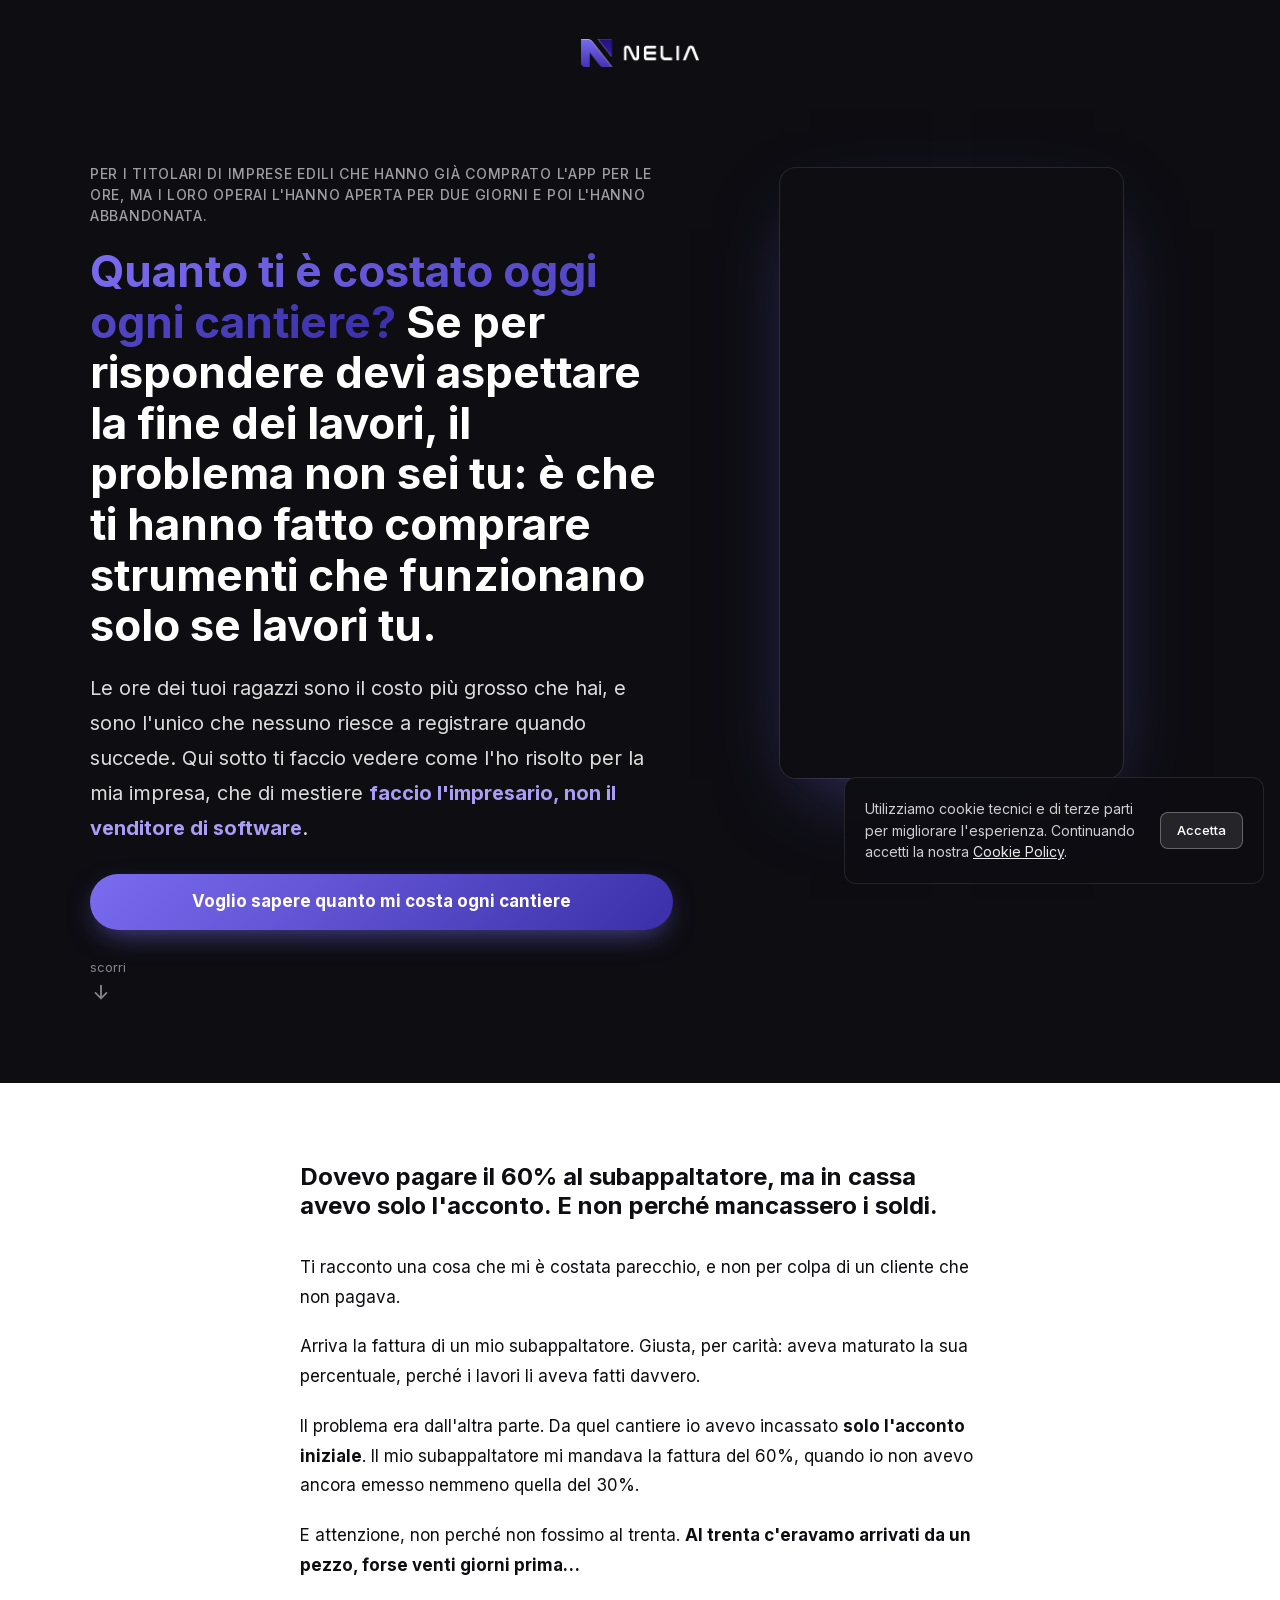
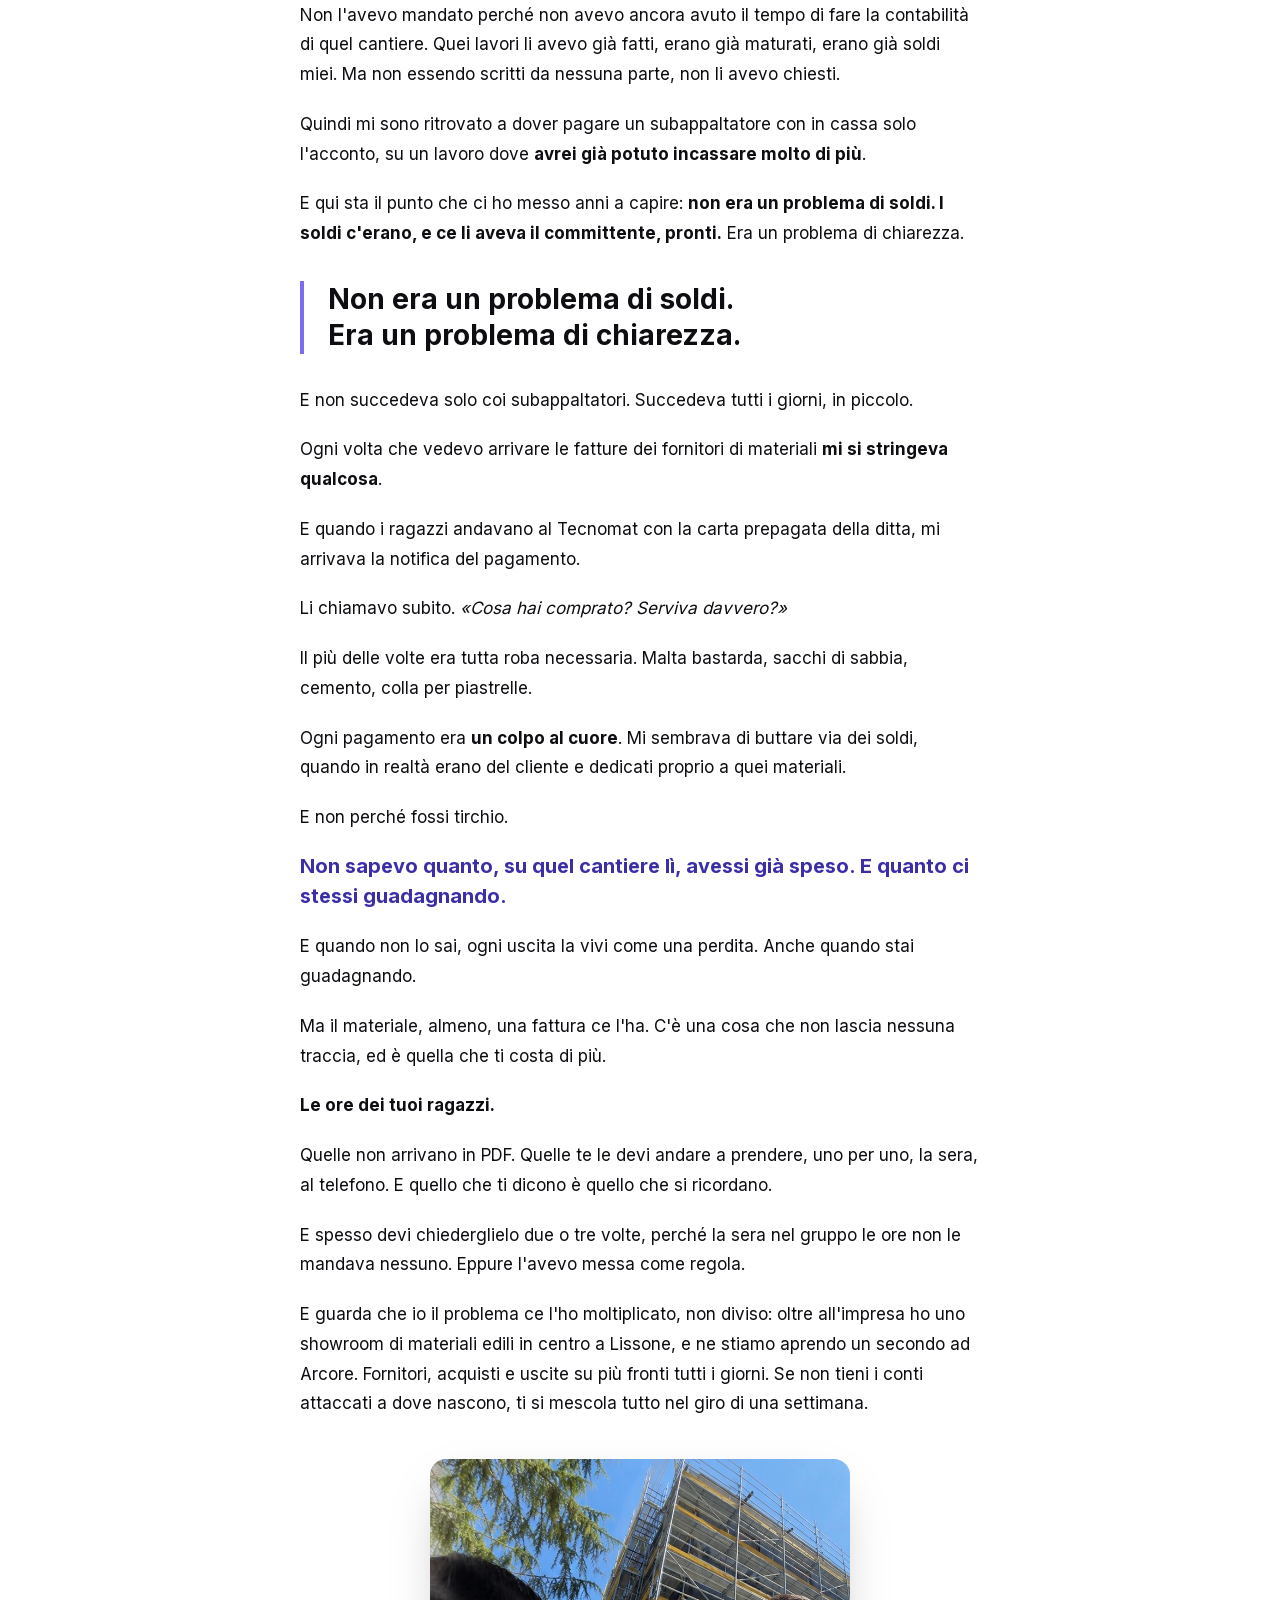
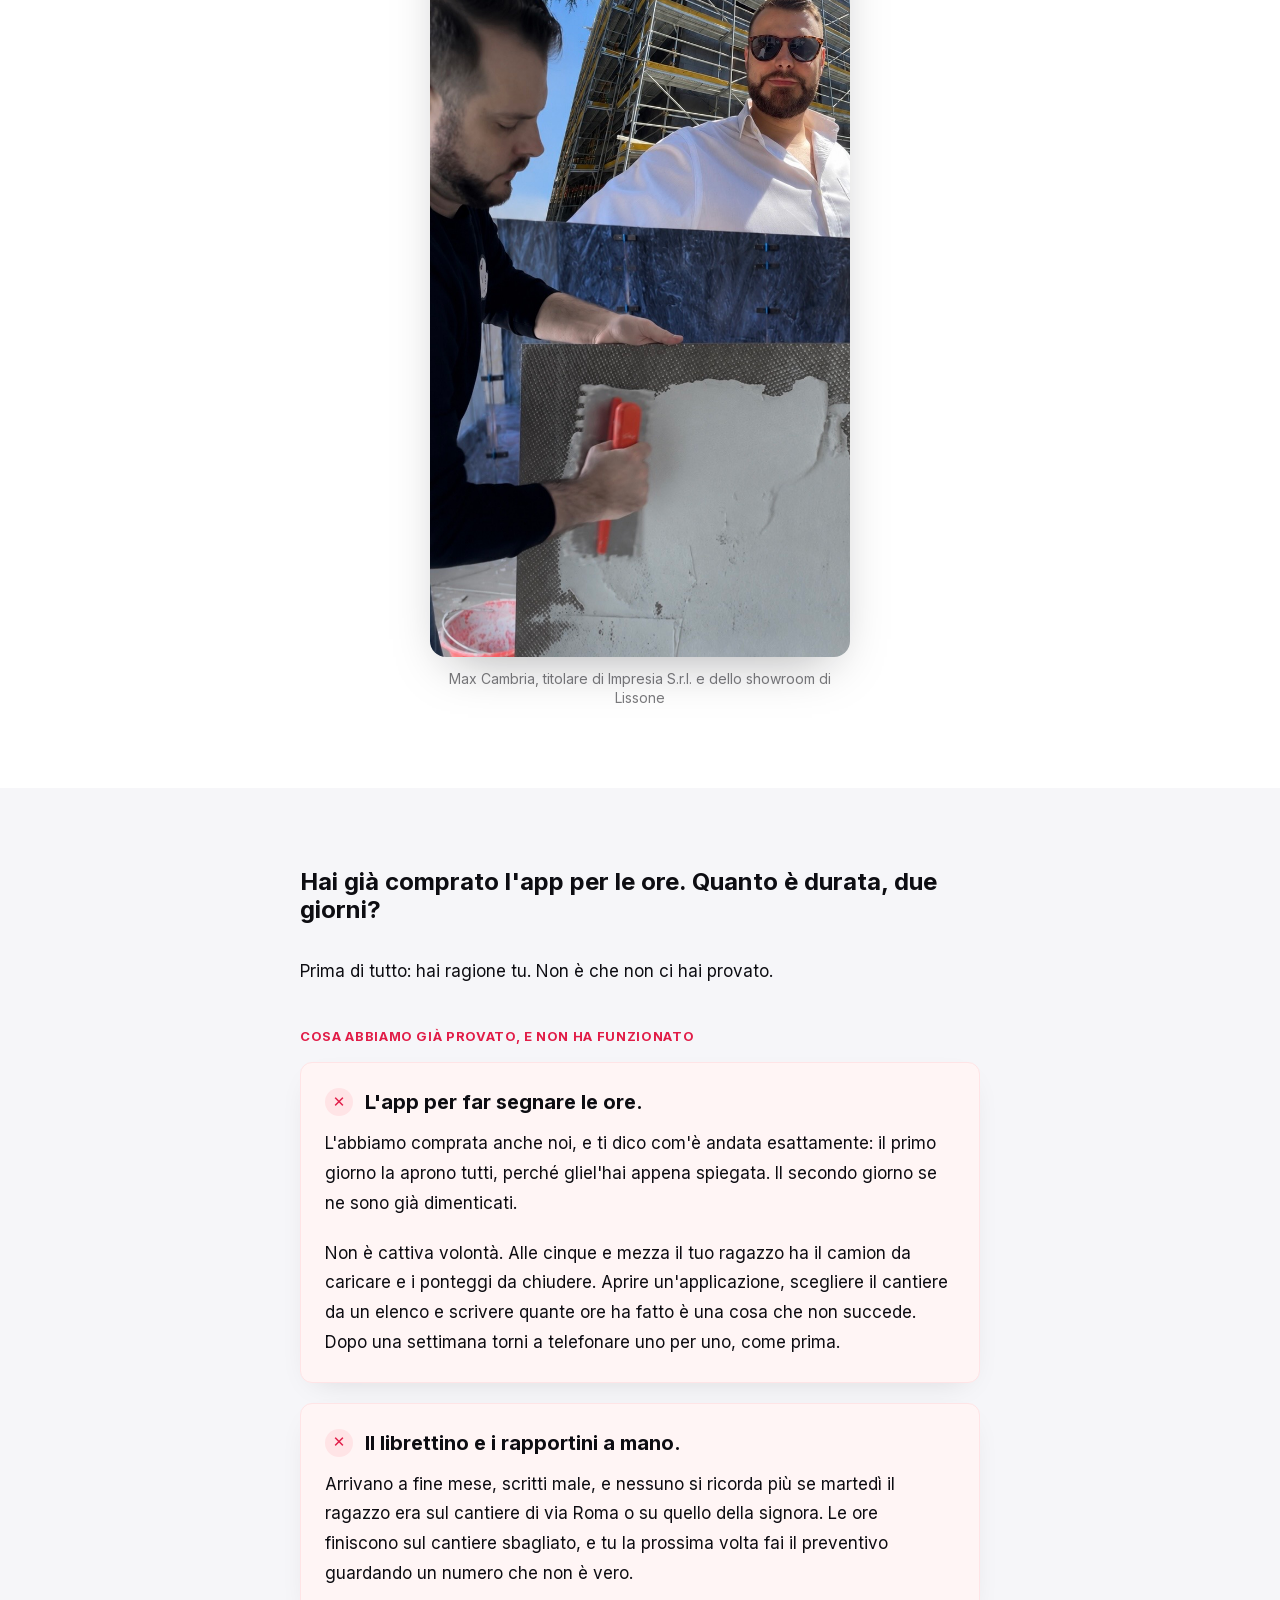
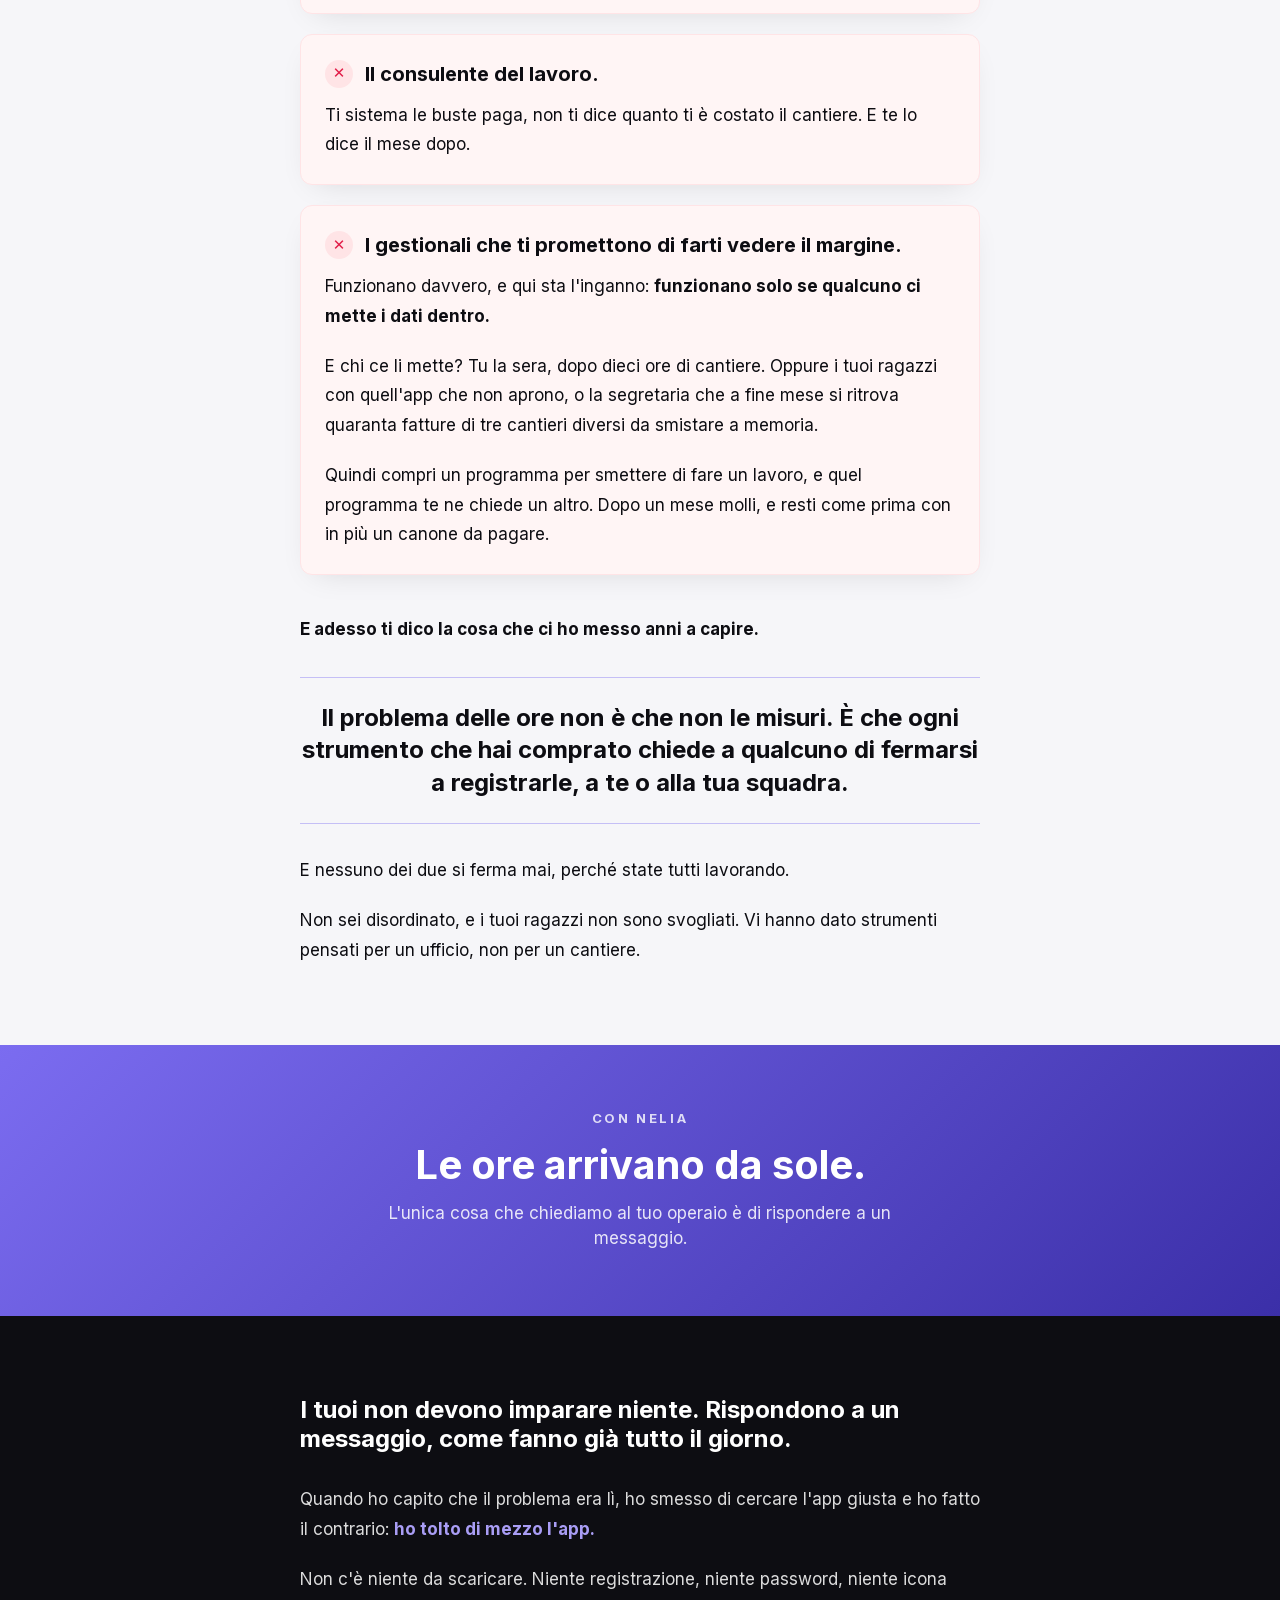
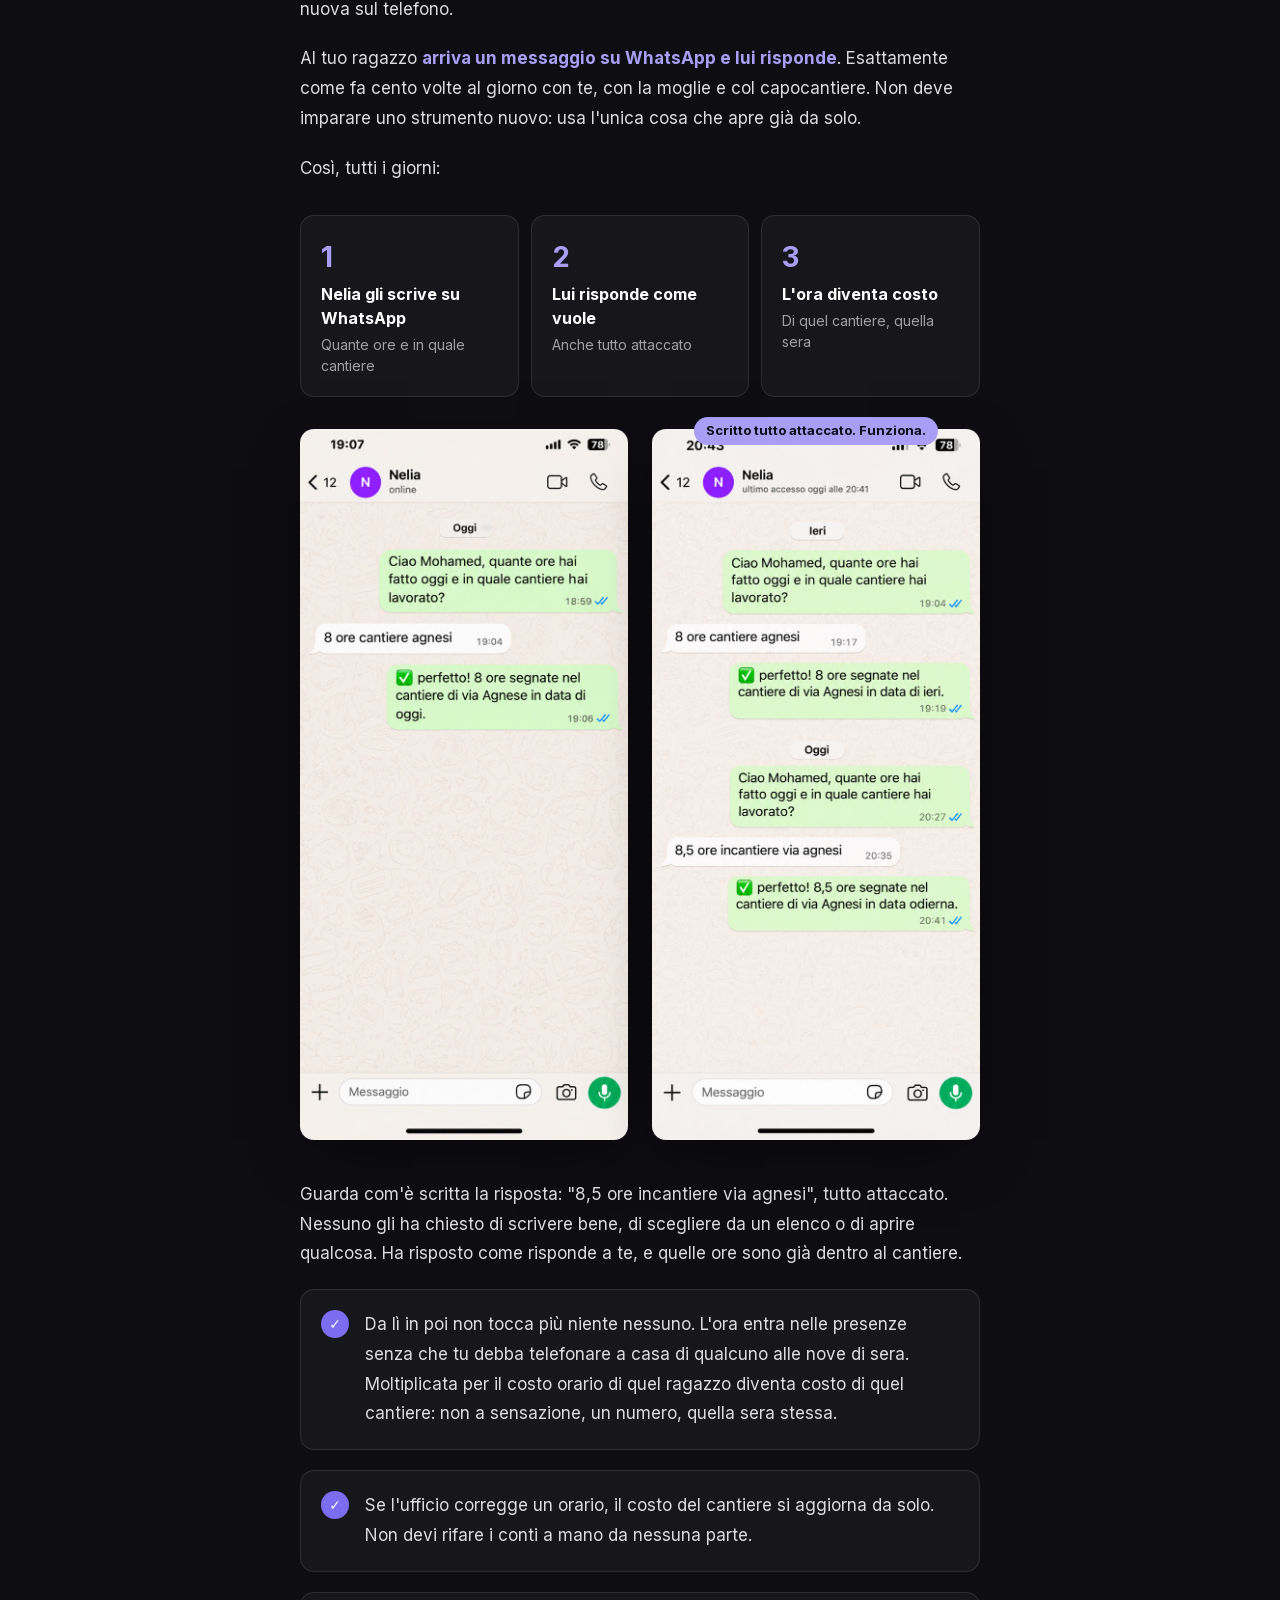
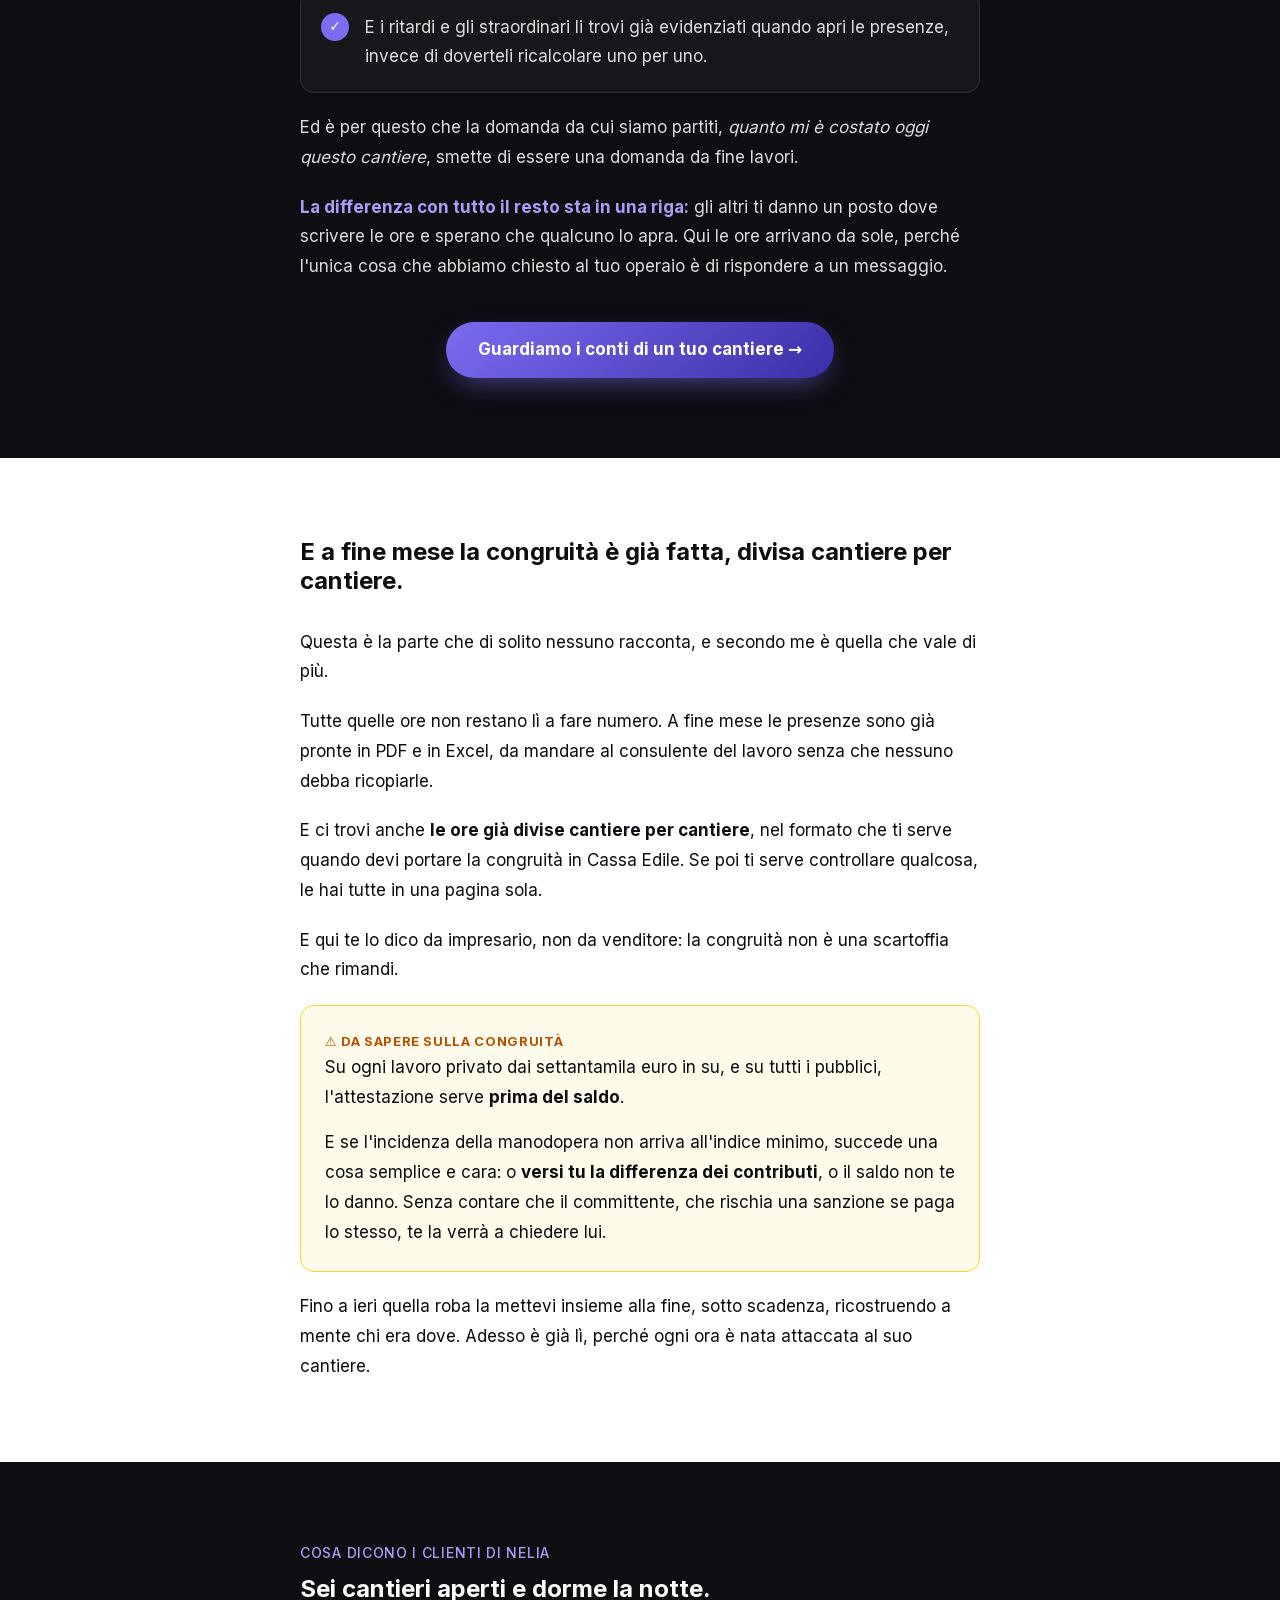
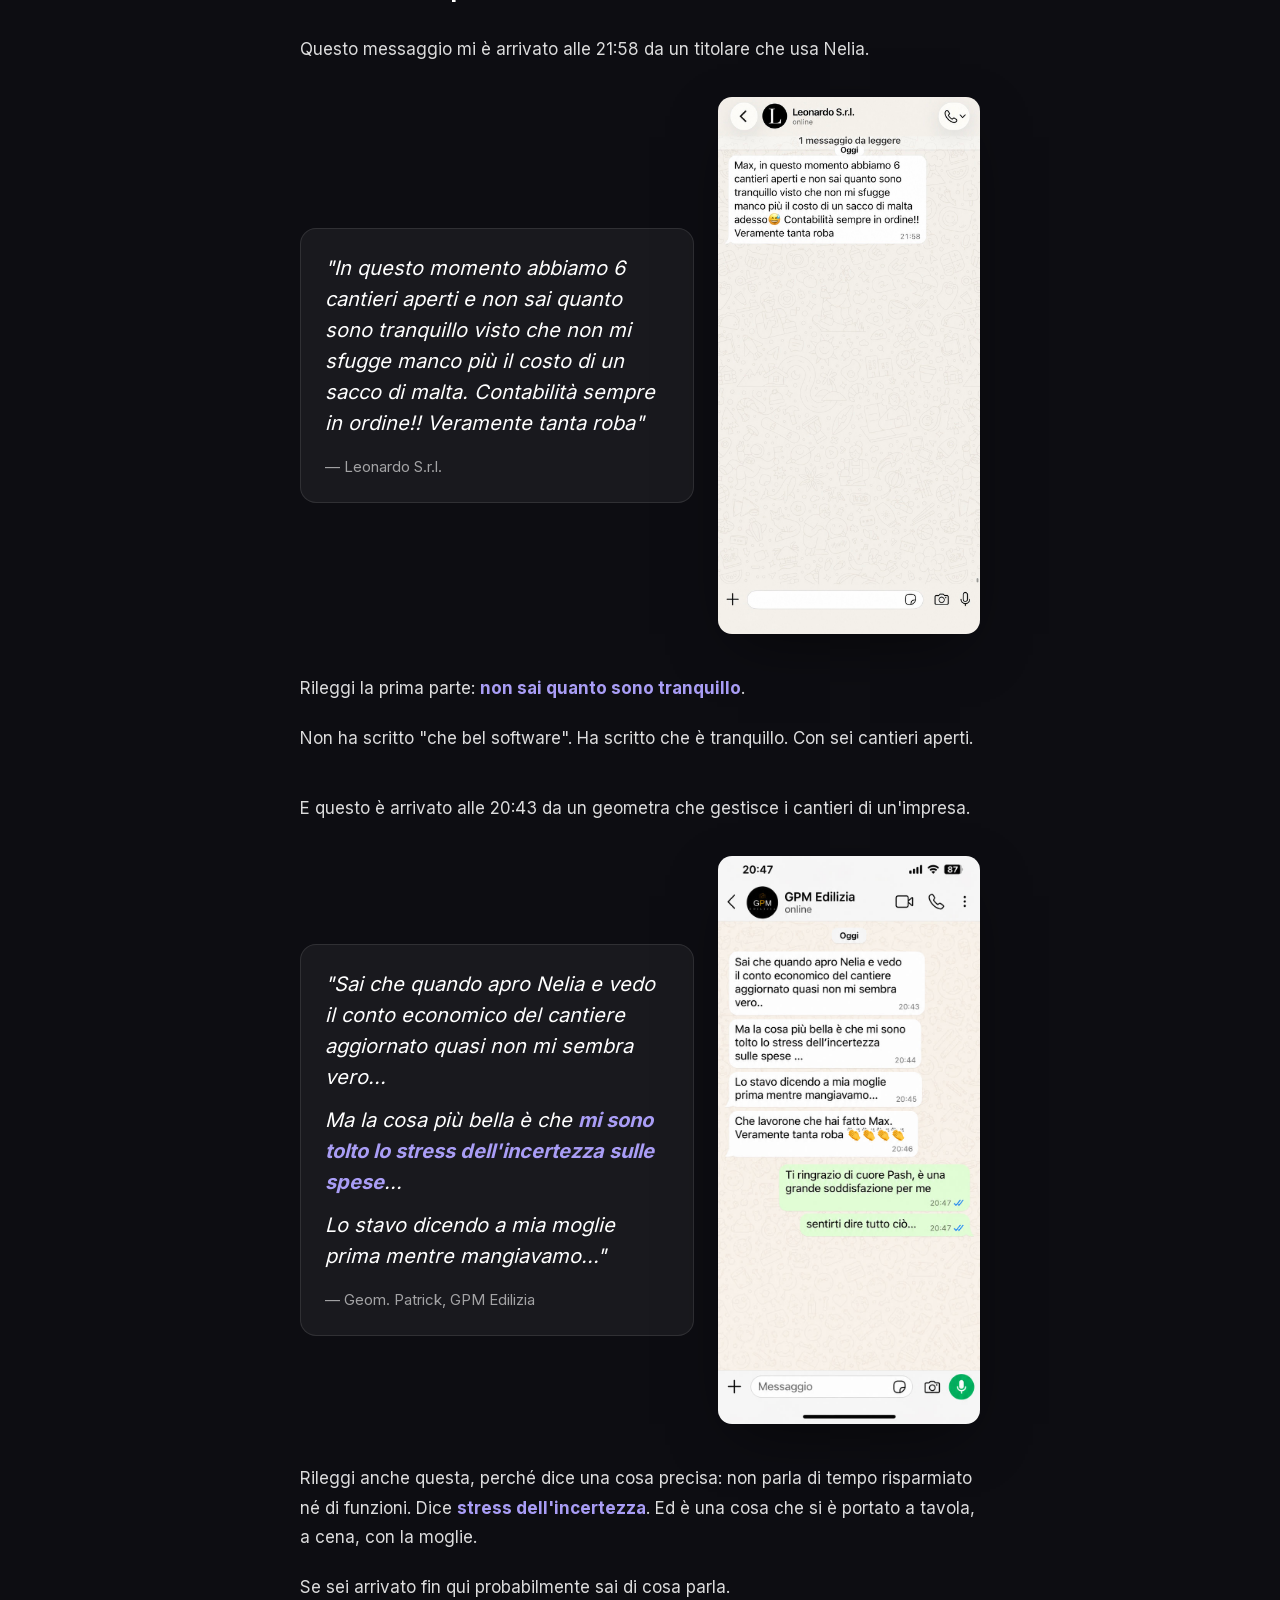
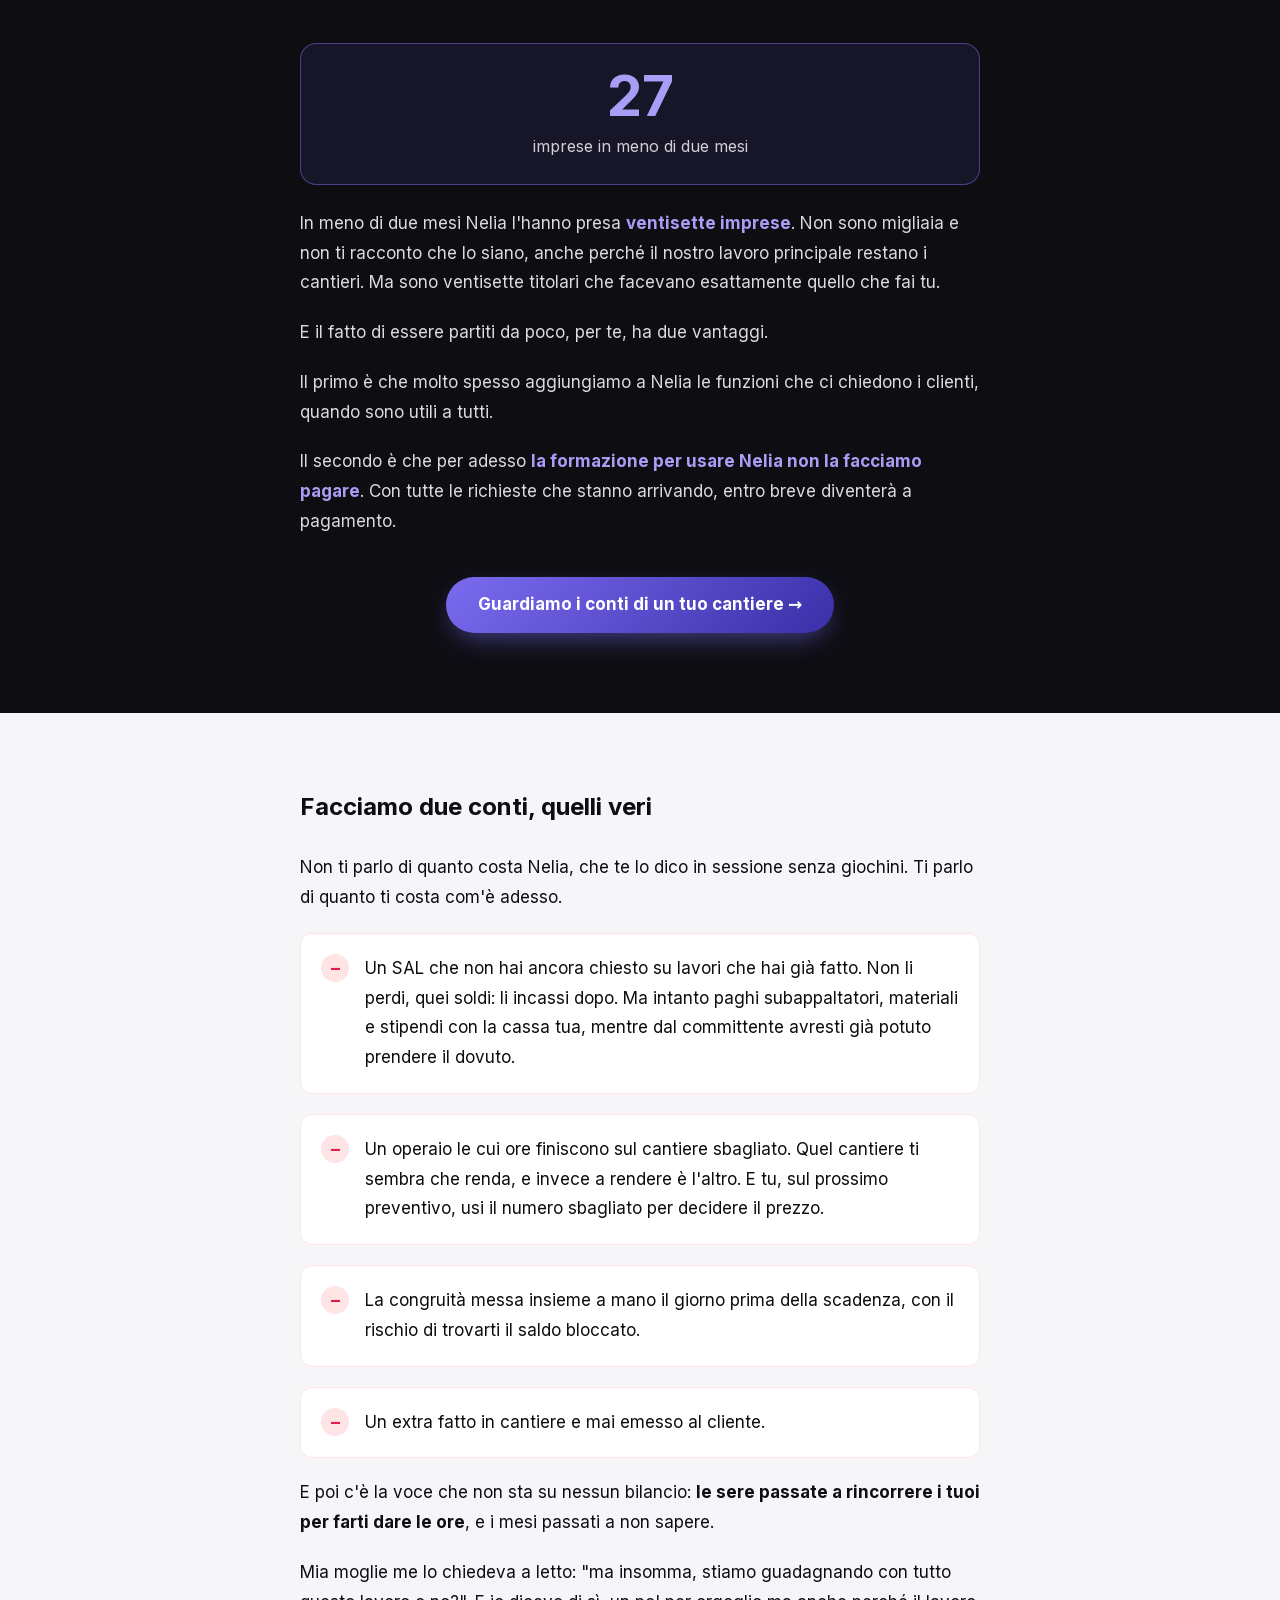
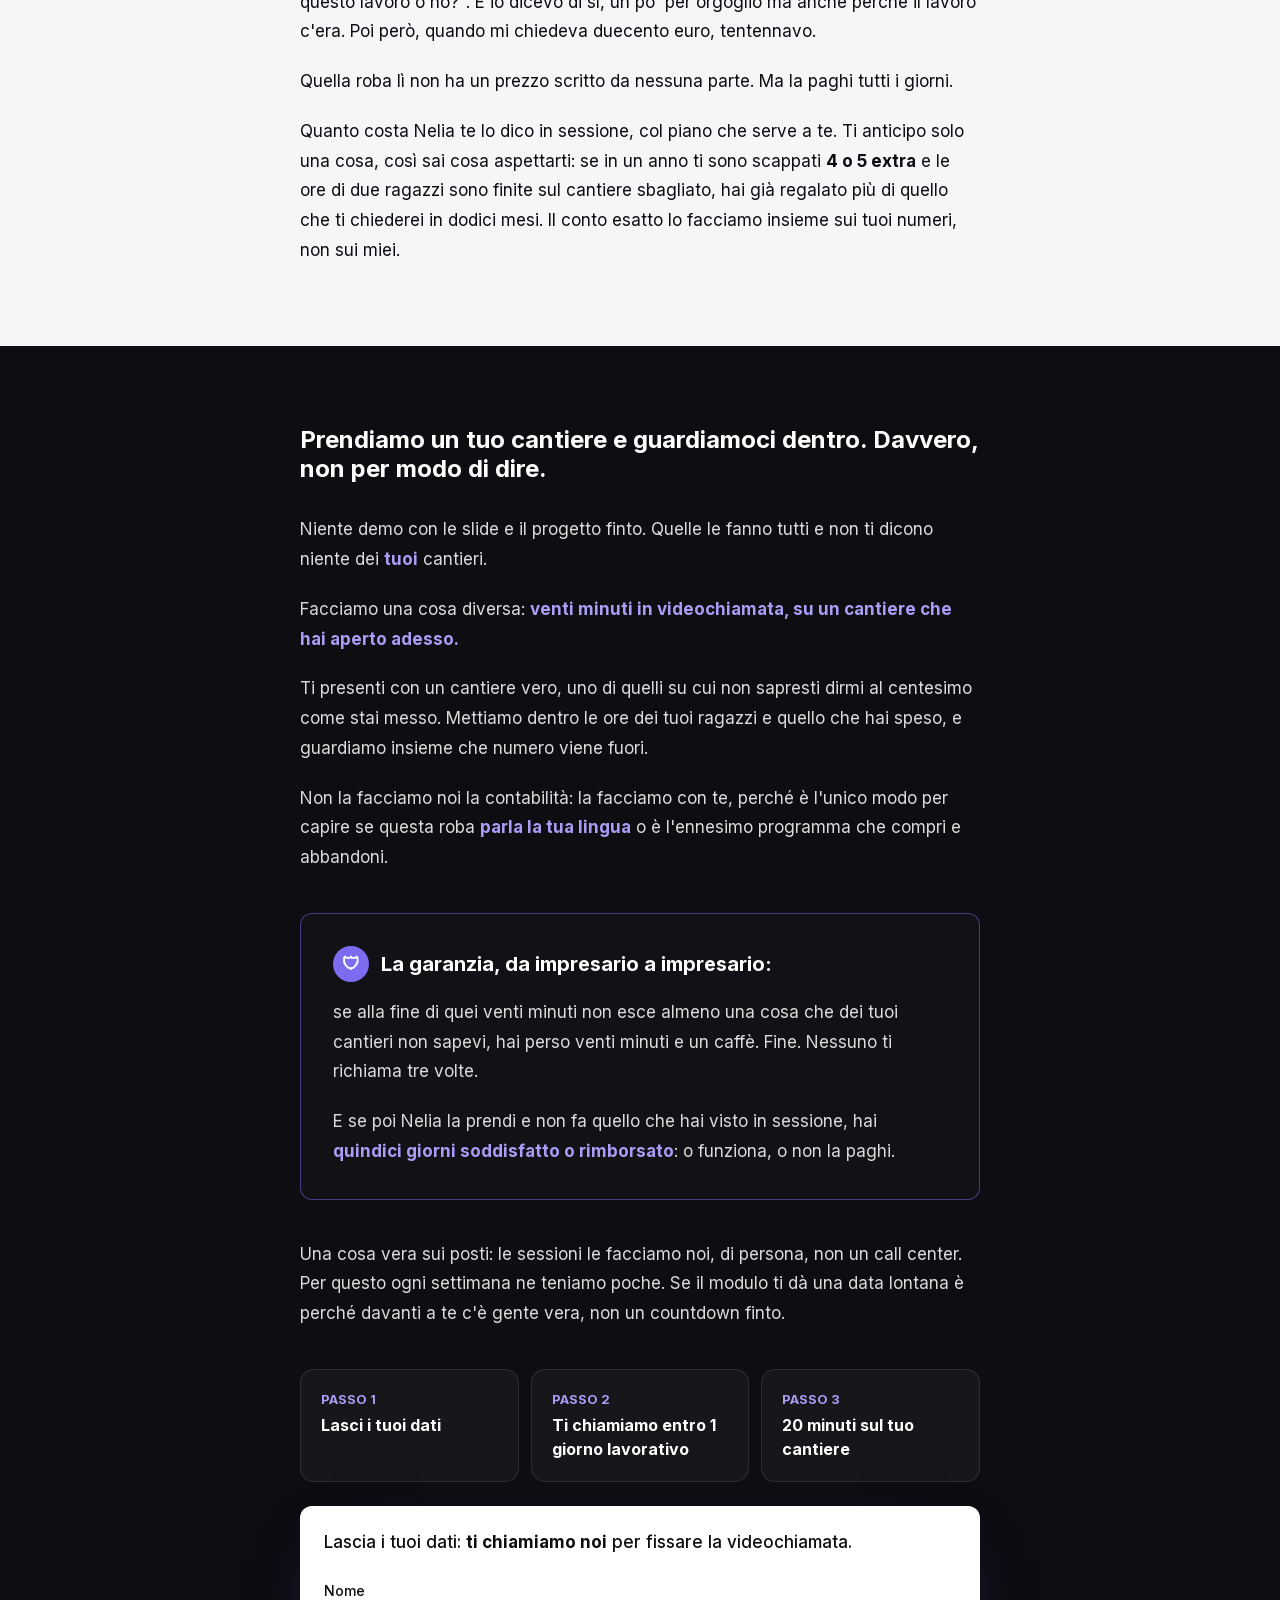
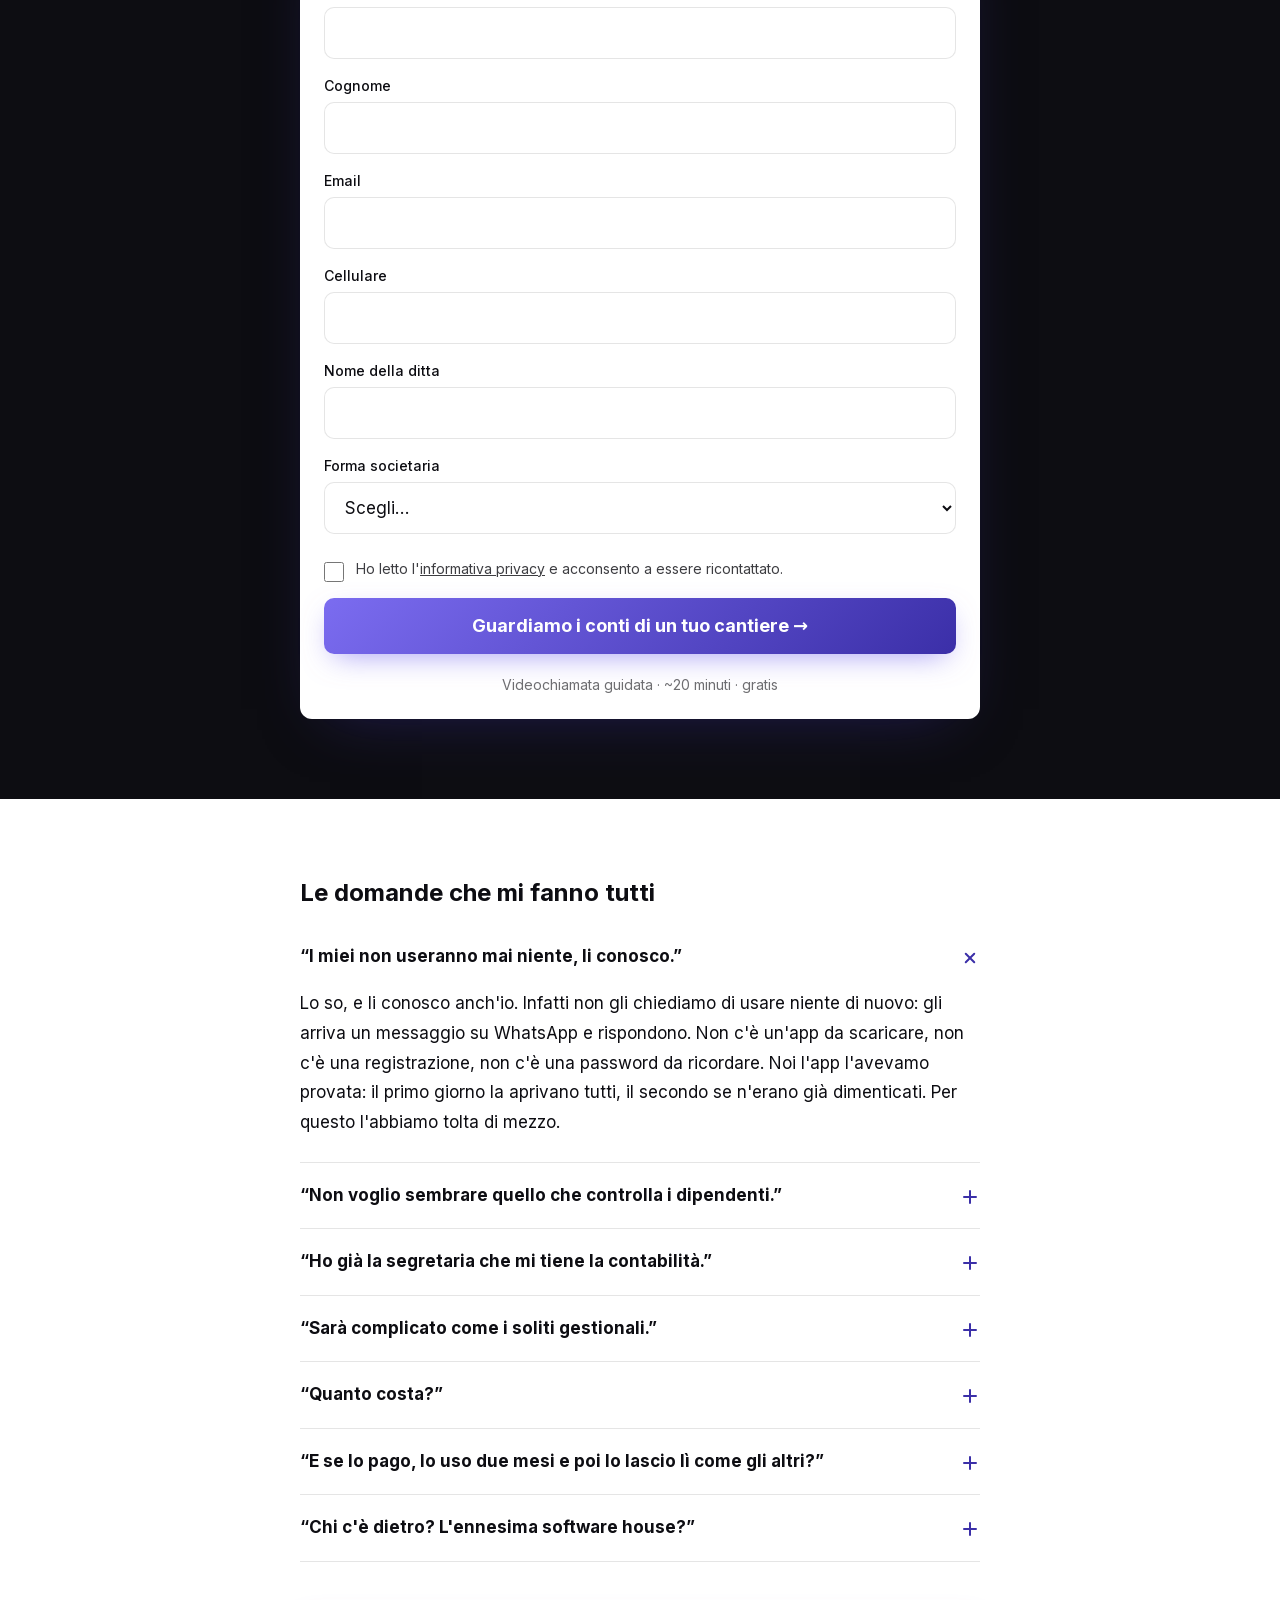
==== commit 3a22d62a: "Tolta la riga con le spunte sotto il pulsante in alto Co-Authored-By: Claude Opus 5.5 <noreply@anthr" ====
--- a/index.html
+++ b/index.html
@@ -45,9 +45,6 @@
         </div>
         <div class="pt-2">
           <a href="#form" class="bg-nelia-gradient flex h-[56px] w-full items-center justify-center rounded-[10px] px-6 text-[17px] font-bold text-white shadow-[0_10px_30px_-10px_rgba(123,108,240,0.7)] transition active:scale-[0.99] md:inline-flex md:h-[56px] md:w-auto md:rounded-full md:px-8 md:text-[17px] md:hover:scale-[1.02]">Voglio sapere quanto mi costa ogni cantiere</a>
-        </div>
-        <div class="flex flex-wrap gap-x-5 gap-y-2 pt-1 text-[14px] text-white/70">
-          <span>✓ Niente app da scaricare</span><span>✓ 27 imprese la usano già</span><span>✓ Videochiamata gratuita di 20 minuti</span>
         </div>
         <div class="pt-1">
           <a href="#lead" aria-label="Scorri" class="inline-flex flex-col items-start gap-1 text-white/50">
--- a/assets/extra.css
+++ b/assets/extra.css
@@ -1,2 +1,2 @@
 /*! tailwindcss v4.2.4 | MIT License | https://tailwindcss.com */
-@layer properties{@supports (((-webkit-hyphens:none)) and (not (margin-trim:inline))) or ((-moz-orient:inline) and (not (color:rgb(from red r g b)))){*,:before,:after,::backdrop{--tw-translate-x:0;--tw-translate-y:0;--tw-translate-z:0;--tw-space-y-reverse:0;--tw-border-style:solid;--tw-leading:initial;--tw-font-weight:initial;--tw-tracking:initial;--tw-shadow:0 0 #0000;--tw-shadow-color:initial;--tw-shadow-alpha:100%;--tw-inset-shadow:0 0 #0000;--tw-inset-shadow-color:initial;--tw-inset-shadow-alpha:100%;--tw-ring-color:initial;--tw-ring-shadow:0 0 #0000;--tw-inset-ring-color:initial;--tw-inset-ring-shadow:0 0 #0000;--tw-ring-inset:initial;--tw-ring-offset-width:0px;--tw-ring-offset-color:#fff;--tw-ring-offset-shadow:0 0 #0000}}}@layer theme{:root,:host{--color-amber-50:oklch(98.7% .022 95.277);--color-amber-300:oklch(87.9% .169 91.605);--color-amber-700:oklch(55.5% .163 48.998);--color-white:#fff;--spacing:.25rem;--font-weight-medium:500;--font-weight-bold:700;--tracking-wider:.05em}}@layer base,components;@layer utilities{.absolute{position:absolute}.relative{position:relative}.-top-3{top:calc(var(--spacing) * -3)}.left-1\/2{left:50%}.z-10{z-index:10}.m-0{margin:calc(var(--spacing) * 0)}.mx-auto{margin-inline:auto}.my-8{margin-block:calc(var(--spacing) * 8)}.mt-1{margin-top:calc(var(--spacing) * 1)}.mt-2{margin-top:calc(var(--spacing) * 2)}.mt-3{margin-top:calc(var(--spacing) * 3)}.mt-6{margin-top:calc(var(--spacing) * 6)}.mt-8{margin-top:calc(var(--spacing) * 8)}.mt-10{margin-top:calc(var(--spacing) * 10)}.mb-3{margin-bottom:calc(var(--spacing) * 3)}.mb-4{margin-bottom:calc(var(--spacing) * 4)}.mb-6{margin-bottom:calc(var(--spacing) * 6)}.flex{display:flex}.grid{display:grid}.inline-flex{display:inline-flex}.h-7{height:calc(var(--spacing) * 7)}.h-9{height:calc(var(--spacing) * 9)}.h-\[56px\]{height:56px}.w-7{width:calc(var(--spacing) * 7)}.w-9{width:calc(var(--spacing) * 9)}.w-full{width:100%}.max-w-\[340px\]{max-width:340px}.max-w-\[560px\]{max-width:560px}.max-w-\[680px\]{max-width:680px}.max-w-\[760px\]{max-width:760px}.shrink-0{flex-shrink:0}.-translate-x-1\/2{--tw-translate-x:calc(calc(1 / 2 * 100%) * -1);translate:var(--tw-translate-x) var(--tw-translate-y)}.flex-wrap{flex-wrap:wrap}.items-center{align-items:center}.justify-center{justify-content:center}.gap-3{gap:calc(var(--spacing) * 3)}.gap-4{gap:calc(var(--spacing) * 4)}:where(.space-y-3>:not(:last-child)){--tw-space-y-reverse:0;margin-block-start:calc(calc(var(--spacing) * 3) * var(--tw-space-y-reverse));margin-block-end:calc(calc(var(--spacing) * 3) * calc(1 - var(--tw-space-y-reverse)))}:where(.space-y-4>:not(:last-child)){--tw-space-y-reverse:0;margin-block-start:calc(calc(var(--spacing) * 4) * var(--tw-space-y-reverse));margin-block-end:calc(calc(var(--spacing) * 4) * calc(1 - var(--tw-space-y-reverse)))}:where(.space-y-5>:not(:last-child)){--tw-space-y-reverse:0;margin-block-start:calc(calc(var(--spacing) * 5) * var(--tw-space-y-reverse));margin-block-end:calc(calc(var(--spacing) * 5) * calc(1 - var(--tw-space-y-reverse)))}.gap-x-5{column-gap:calc(var(--spacing) * 5)}.gap-y-2{row-gap:calc(var(--spacing) * 2)}.rounded-\[12px\]{border-radius:12px}.rounded-\[14px\]{border-radius:14px}.rounded-\[16px\]{border-radius:16px}.rounded-full{border-radius:3.40282e38px}.border{border-style:var(--tw-border-style);border-width:1px}.border-y{border-block-style:var(--tw-border-style);border-block-width:1px}.border-l-4{border-left-style:var(--tw-border-style);border-left-width:4px}.border-\[\#7B6CF0\]{border-color:#7b6cf0}.border-\[\#7B6CF0\]\/40{border-color:oklab(61.2587% .047513 -.18517/.4)}.border-\[\#7B6CF0\]\/50{border-color:oklab(61.2587% .047513 -.18517/.5)}.border-\[\#FFE4E6\]{border-color:#ffe4e6}.border-amber-300{border-color:var(--color-amber-300)}.border-white\/10{border-color:#ffffff1a}@supports (color:color-mix(in lab, red, red)){.border-white\/10{border-color:color-mix(in oklab, var(--color-white) 10%, transparent)}}.bg-\[\#0D0D12\]{background-color:#0d0d12}.bg-\[\#7B6CF0\]{background-color:#7b6cf0}.bg-\[\#7B6CF0\]\/10{background-color:oklab(61.2587% .047513 -.18517/.1)}.bg-\[\#A99DF5\]{background-color:#a99df5}.bg-\[\#FFE4E6\]{background-color:#ffe4e6}.bg-amber-50{background-color:var(--color-amber-50)}.bg-white{background-color:var(--color-white)}.bg-white\/\[0\.04\]{background-color:#ffffff0a}@supports (color:color-mix(in lab, red, red)){.bg-white\/\[0\.04\]{background-color:color-mix(in oklab, var(--color-white) 4%, transparent)}}.bg-white\/\[0\.05\]{background-color:#ffffff0d}@supports (color:color-mix(in lab, red, red)){.bg-white\/\[0\.05\]{background-color:color-mix(in oklab, var(--color-white) 5%, transparent)}}.bg-clip-text{-webkit-background-clip:text;background-clip:text}.p-5{padding:calc(var(--spacing) * 5)}.p-6{padding:calc(var(--spacing) * 6)}.px-3{padding-inline:calc(var(--spacing) * 3)}.px-5{padding-inline:calc(var(--spacing) * 5)}.px-8{padding-inline:calc(var(--spacing) * 8)}.py-1{padding-block:calc(var(--spacing) * 1)}.py-6{padding-block:calc(var(--spacing) * 6)}.py-12{padding-block:calc(var(--spacing) * 12)}.pt-1{padding-top:calc(var(--spacing) * 1)}.pl-6{padding-left:calc(var(--spacing) * 6)}.text-center{text-align:center}.text-\[13px\]{font-size:13px}.text-\[14px\]{font-size:14px}.text-\[15px\]{font-size:15px}.text-\[16px\]{font-size:16px}.text-\[17px\]{font-size:17px}.text-\[18px\]{font-size:18px}.text-\[19px\]{font-size:19px}.text-\[20px\]{font-size:20px}.text-\[24px\]{font-size:24px}.text-\[28px\]{font-size:28px}.text-\[56px\]{font-size:56px}.leading-\[1\.2\]{--tw-leading:1.2;line-height:1.2}.leading-\[1\.3\]{--tw-leading:1.3;line-height:1.3}.leading-\[1\.35\]{--tw-leading:1.35;line-height:1.35}.leading-\[1\.55\]{--tw-leading:1.55;line-height:1.55}.leading-none{--tw-leading:1;line-height:1}.font-bold{--tw-font-weight:var(--font-weight-bold);font-weight:var(--font-weight-bold)}.font-medium{--tw-font-weight:var(--font-weight-medium);font-weight:var(--font-weight-medium)}.tracking-\[0\.2em\]{--tw-tracking:.2em;letter-spacing:.2em}.tracking-wider{--tw-tracking:var(--tracking-wider);letter-spacing:var(--tracking-wider)}.whitespace-nowrap{white-space:nowrap}.text-\[\#0D0D12\]{color:#0d0d12}.text-\[\#A99DF5\]{color:#a99df5}.text-\[\#E11D48\]{color:#e11d48}.text-amber-700{color:var(--color-amber-700)}.text-transparent{color:#0000}.text-white{color:var(--color-white)}.text-white\/60{color:#fff9}@supports (color:color-mix(in lab, red, red)){.text-white\/60{color:color-mix(in oklab, var(--color-white) 60%, transparent)}}.text-white\/70{color:#ffffffb3}@supports (color:color-mix(in lab, red, red)){.text-white\/70{color:color-mix(in oklab, var(--color-white) 70%, transparent)}}.text-white\/80{color:#fffc}@supports (color:color-mix(in lab, red, red)){.text-white\/80{color:color-mix(in oklab, var(--color-white) 80%, transparent)}}.text-white\/85{color:#ffffffd9}@supports (color:color-mix(in lab, red, red)){.text-white\/85{color:color-mix(in oklab, var(--color-white) 85%, transparent)}}.uppercase{text-transform:uppercase}.italic{font-style:italic}.shadow-\[0_10px_30px_-10px_rgba\(123\,108\,240\,0\.7\)\]{--tw-shadow:0 10px 30px -10px var(--tw-shadow-color,#7b6cf0b3);box-shadow:var(--tw-inset-shadow), var(--tw-inset-ring-shadow), var(--tw-ring-offset-shadow), var(--tw-ring-shadow), var(--tw-shadow)}@media (min-width:48rem){.md\:grid-cols-3{grid-template-columns:repeat(3,minmax(0,1fr))}.md\:py-16{padding-block:calc(var(--spacing) * 16)}.md\:py-20{padding-block:calc(var(--spacing) * 20)}.md\:text-\[14px\]{font-size:14px}.md\:text-\[20px\]{font-size:20px}.md\:text-\[24px\]{font-size:24px}.md\:text-\[28px\]{font-size:28px}.md\:text-\[40px\]{font-size:40px}}}@property --tw-translate-x{syntax:"*";inherits:false;initial-value:0}@property --tw-translate-y{syntax:"*";inherits:false;initial-value:0}@property --tw-translate-z{syntax:"*";inherits:false;initial-value:0}@property --tw-space-y-reverse{syntax:"*";inherits:false;initial-value:0}@property --tw-border-style{syntax:"*";inherits:false;initial-value:solid}@property --tw-leading{syntax:"*";inherits:false}@property --tw-font-weight{syntax:"*";inherits:false}@property --tw-tracking{syntax:"*";inherits:false}@property --tw-shadow{syntax:"*";inherits:false;initial-value:0 0 #0000}@property --tw-shadow-color{syntax:"*";inherits:false}@property --tw-shadow-alpha{syntax:"<percentage>";inherits:false;initial-value:100%}@property --tw-inset-shadow{syntax:"*";inherits:false;initial-value:0 0 #0000}@property --tw-inset-shadow-color{syntax:"*";inherits:false}@property --tw-inset-shadow-alpha{syntax:"<percentage>";inherits:false;initial-value:100%}@property --tw-ring-color{syntax:"*";inherits:false}@property --tw-ring-shadow{syntax:"*";inherits:false;initial-value:0 0 #0000}@property --tw-inset-ring-color{syntax:"*";inherits:false}@property --tw-inset-ring-shadow{syntax:"*";inherits:false;initial-value:0 0 #0000}@property --tw-ring-inset{syntax:"*";inherits:false}@property --tw-ring-offset-width{syntax:"<length>";inherits:false;initial-value:0}@property --tw-ring-offset-color{syntax:"*";inherits:false;initial-value:#fff}@property --tw-ring-offset-shadow{syntax:"*";inherits:false;initial-value:0 0 #0000}+@layer properties{@supports (((-webkit-hyphens:none)) and (not (margin-trim:inline))) or ((-moz-orient:inline) and (not (color:rgb(from red r g b)))){*,:before,:after,::backdrop{--tw-translate-x:0;--tw-translate-y:0;--tw-translate-z:0;--tw-space-y-reverse:0;--tw-border-style:solid;--tw-leading:initial;--tw-font-weight:initial;--tw-tracking:initial;--tw-shadow:0 0 #0000;--tw-shadow-color:initial;--tw-shadow-alpha:100%;--tw-inset-shadow:0 0 #0000;--tw-inset-shadow-color:initial;--tw-inset-shadow-alpha:100%;--tw-ring-color:initial;--tw-ring-shadow:0 0 #0000;--tw-inset-ring-color:initial;--tw-inset-ring-shadow:0 0 #0000;--tw-ring-inset:initial;--tw-ring-offset-width:0px;--tw-ring-offset-color:#fff;--tw-ring-offset-shadow:0 0 #0000}}}@layer theme{:root,:host{--color-amber-50:oklch(98.7% .022 95.277);--color-amber-300:oklch(87.9% .169 91.605);--color-amber-700:oklch(55.5% .163 48.998);--color-white:#fff;--spacing:.25rem;--font-weight-medium:500;--font-weight-bold:700;--tracking-wider:.05em}}@layer base,components;@layer utilities{.absolute{position:absolute}.relative{position:relative}.-top-3{top:calc(var(--spacing) * -3)}.left-1\/2{left:50%}.z-10{z-index:10}.m-0{margin:calc(var(--spacing) * 0)}.mx-auto{margin-inline:auto}.my-8{margin-block:calc(var(--spacing) * 8)}.mt-1{margin-top:calc(var(--spacing) * 1)}.mt-2{margin-top:calc(var(--spacing) * 2)}.mt-3{margin-top:calc(var(--spacing) * 3)}.mt-6{margin-top:calc(var(--spacing) * 6)}.mt-8{margin-top:calc(var(--spacing) * 8)}.mt-10{margin-top:calc(var(--spacing) * 10)}.mb-3{margin-bottom:calc(var(--spacing) * 3)}.mb-4{margin-bottom:calc(var(--spacing) * 4)}.mb-6{margin-bottom:calc(var(--spacing) * 6)}.flex{display:flex}.grid{display:grid}.inline-flex{display:inline-flex}.h-7{height:calc(var(--spacing) * 7)}.h-9{height:calc(var(--spacing) * 9)}.h-\[56px\]{height:56px}.w-7{width:calc(var(--spacing) * 7)}.w-9{width:calc(var(--spacing) * 9)}.w-full{width:100%}.max-w-\[340px\]{max-width:340px}.max-w-\[560px\]{max-width:560px}.max-w-\[680px\]{max-width:680px}.max-w-\[760px\]{max-width:760px}.shrink-0{flex-shrink:0}.-translate-x-1\/2{--tw-translate-x:calc(calc(1 / 2 * 100%) * -1);translate:var(--tw-translate-x) var(--tw-translate-y)}.items-center{align-items:center}.justify-center{justify-content:center}.gap-3{gap:calc(var(--spacing) * 3)}.gap-4{gap:calc(var(--spacing) * 4)}:where(.space-y-3>:not(:last-child)){--tw-space-y-reverse:0;margin-block-start:calc(calc(var(--spacing) * 3) * var(--tw-space-y-reverse));margin-block-end:calc(calc(var(--spacing) * 3) * calc(1 - var(--tw-space-y-reverse)))}:where(.space-y-4>:not(:last-child)){--tw-space-y-reverse:0;margin-block-start:calc(calc(var(--spacing) * 4) * var(--tw-space-y-reverse));margin-block-end:calc(calc(var(--spacing) * 4) * calc(1 - var(--tw-space-y-reverse)))}:where(.space-y-5>:not(:last-child)){--tw-space-y-reverse:0;margin-block-start:calc(calc(var(--spacing) * 5) * var(--tw-space-y-reverse));margin-block-end:calc(calc(var(--spacing) * 5) * calc(1 - var(--tw-space-y-reverse)))}.rounded-\[12px\]{border-radius:12px}.rounded-\[14px\]{border-radius:14px}.rounded-\[16px\]{border-radius:16px}.rounded-full{border-radius:3.40282e38px}.border{border-style:var(--tw-border-style);border-width:1px}.border-y{border-block-style:var(--tw-border-style);border-block-width:1px}.border-l-4{border-left-style:var(--tw-border-style);border-left-width:4px}.border-\[\#7B6CF0\]{border-color:#7b6cf0}.border-\[\#7B6CF0\]\/40{border-color:oklab(61.2587% .047513 -.18517/.4)}.border-\[\#7B6CF0\]\/50{border-color:oklab(61.2587% .047513 -.18517/.5)}.border-\[\#FFE4E6\]{border-color:#ffe4e6}.border-amber-300{border-color:var(--color-amber-300)}.border-white\/10{border-color:#ffffff1a}@supports (color:color-mix(in lab, red, red)){.border-white\/10{border-color:color-mix(in oklab, var(--color-white) 10%, transparent)}}.bg-\[\#0D0D12\]{background-color:#0d0d12}.bg-\[\#7B6CF0\]{background-color:#7b6cf0}.bg-\[\#7B6CF0\]\/10{background-color:oklab(61.2587% .047513 -.18517/.1)}.bg-\[\#A99DF5\]{background-color:#a99df5}.bg-\[\#FFE4E6\]{background-color:#ffe4e6}.bg-amber-50{background-color:var(--color-amber-50)}.bg-white{background-color:var(--color-white)}.bg-white\/\[0\.04\]{background-color:#ffffff0a}@supports (color:color-mix(in lab, red, red)){.bg-white\/\[0\.04\]{background-color:color-mix(in oklab, var(--color-white) 4%, transparent)}}.bg-white\/\[0\.05\]{background-color:#ffffff0d}@supports (color:color-mix(in lab, red, red)){.bg-white\/\[0\.05\]{background-color:color-mix(in oklab, var(--color-white) 5%, transparent)}}.bg-clip-text{-webkit-background-clip:text;background-clip:text}.p-5{padding:calc(var(--spacing) * 5)}.p-6{padding:calc(var(--spacing) * 6)}.px-3{padding-inline:calc(var(--spacing) * 3)}.px-5{padding-inline:calc(var(--spacing) * 5)}.px-8{padding-inline:calc(var(--spacing) * 8)}.py-1{padding-block:calc(var(--spacing) * 1)}.py-6{padding-block:calc(var(--spacing) * 6)}.py-12{padding-block:calc(var(--spacing) * 12)}.pl-6{padding-left:calc(var(--spacing) * 6)}.text-center{text-align:center}.text-\[13px\]{font-size:13px}.text-\[14px\]{font-size:14px}.text-\[15px\]{font-size:15px}.text-\[16px\]{font-size:16px}.text-\[17px\]{font-size:17px}.text-\[18px\]{font-size:18px}.text-\[19px\]{font-size:19px}.text-\[20px\]{font-size:20px}.text-\[24px\]{font-size:24px}.text-\[28px\]{font-size:28px}.text-\[56px\]{font-size:56px}.leading-\[1\.2\]{--tw-leading:1.2;line-height:1.2}.leading-\[1\.3\]{--tw-leading:1.3;line-height:1.3}.leading-\[1\.35\]{--tw-leading:1.35;line-height:1.35}.leading-\[1\.55\]{--tw-leading:1.55;line-height:1.55}.leading-none{--tw-leading:1;line-height:1}.font-bold{--tw-font-weight:var(--font-weight-bold);font-weight:var(--font-weight-bold)}.font-medium{--tw-font-weight:var(--font-weight-medium);font-weight:var(--font-weight-medium)}.tracking-\[0\.2em\]{--tw-tracking:.2em;letter-spacing:.2em}.tracking-wider{--tw-tracking:var(--tracking-wider);letter-spacing:var(--tracking-wider)}.whitespace-nowrap{white-space:nowrap}.text-\[\#0D0D12\]{color:#0d0d12}.text-\[\#A99DF5\]{color:#a99df5}.text-\[\#E11D48\]{color:#e11d48}.text-amber-700{color:var(--color-amber-700)}.text-transparent{color:#0000}.text-white{color:var(--color-white)}.text-white\/60{color:#fff9}@supports (color:color-mix(in lab, red, red)){.text-white\/60{color:color-mix(in oklab, var(--color-white) 60%, transparent)}}.text-white\/80{color:#fffc}@supports (color:color-mix(in lab, red, red)){.text-white\/80{color:color-mix(in oklab, var(--color-white) 80%, transparent)}}.text-white\/85{color:#ffffffd9}@supports (color:color-mix(in lab, red, red)){.text-white\/85{color:color-mix(in oklab, var(--color-white) 85%, transparent)}}.uppercase{text-transform:uppercase}.italic{font-style:italic}.shadow-\[0_10px_30px_-10px_rgba\(123\,108\,240\,0\.7\)\]{--tw-shadow:0 10px 30px -10px var(--tw-shadow-color,#7b6cf0b3);box-shadow:var(--tw-inset-shadow), var(--tw-inset-ring-shadow), var(--tw-ring-offset-shadow), var(--tw-ring-shadow), var(--tw-shadow)}@media (min-width:48rem){.md\:grid-cols-3{grid-template-columns:repeat(3,minmax(0,1fr))}.md\:py-16{padding-block:calc(var(--spacing) * 16)}.md\:py-20{padding-block:calc(var(--spacing) * 20)}.md\:text-\[14px\]{font-size:14px}.md\:text-\[20px\]{font-size:20px}.md\:text-\[24px\]{font-size:24px}.md\:text-\[28px\]{font-size:28px}.md\:text-\[40px\]{font-size:40px}}}@property --tw-translate-x{syntax:"*";inherits:false;initial-value:0}@property --tw-translate-y{syntax:"*";inherits:false;initial-value:0}@property --tw-translate-z{syntax:"*";inherits:false;initial-value:0}@property --tw-space-y-reverse{syntax:"*";inherits:false;initial-value:0}@property --tw-border-style{syntax:"*";inherits:false;initial-value:solid}@property --tw-leading{syntax:"*";inherits:false}@property --tw-font-weight{syntax:"*";inherits:false}@property --tw-tracking{syntax:"*";inherits:false}@property --tw-shadow{syntax:"*";inherits:false;initial-value:0 0 #0000}@property --tw-shadow-color{syntax:"*";inherits:false}@property --tw-shadow-alpha{syntax:"<percentage>";inherits:false;initial-value:100%}@property --tw-inset-shadow{syntax:"*";inherits:false;initial-value:0 0 #0000}@property --tw-inset-shadow-color{syntax:"*";inherits:false}@property --tw-inset-shadow-alpha{syntax:"<percentage>";inherits:false;initial-value:100%}@property --tw-ring-color{syntax:"*";inherits:false}@property --tw-ring-shadow{syntax:"*";inherits:false;initial-value:0 0 #0000}@property --tw-inset-ring-color{syntax:"*";inherits:false}@property --tw-inset-ring-shadow{syntax:"*";inherits:false;initial-value:0 0 #0000}@property --tw-ring-inset{syntax:"*";inherits:false}@property --tw-ring-offset-width{syntax:"<length>";inherits:false;initial-value:0}@property --tw-ring-offset-color{syntax:"*";inherits:false;initial-value:#fff}@property --tw-ring-offset-shadow{syntax:"*";inherits:false;initial-value:0 0 #0000}
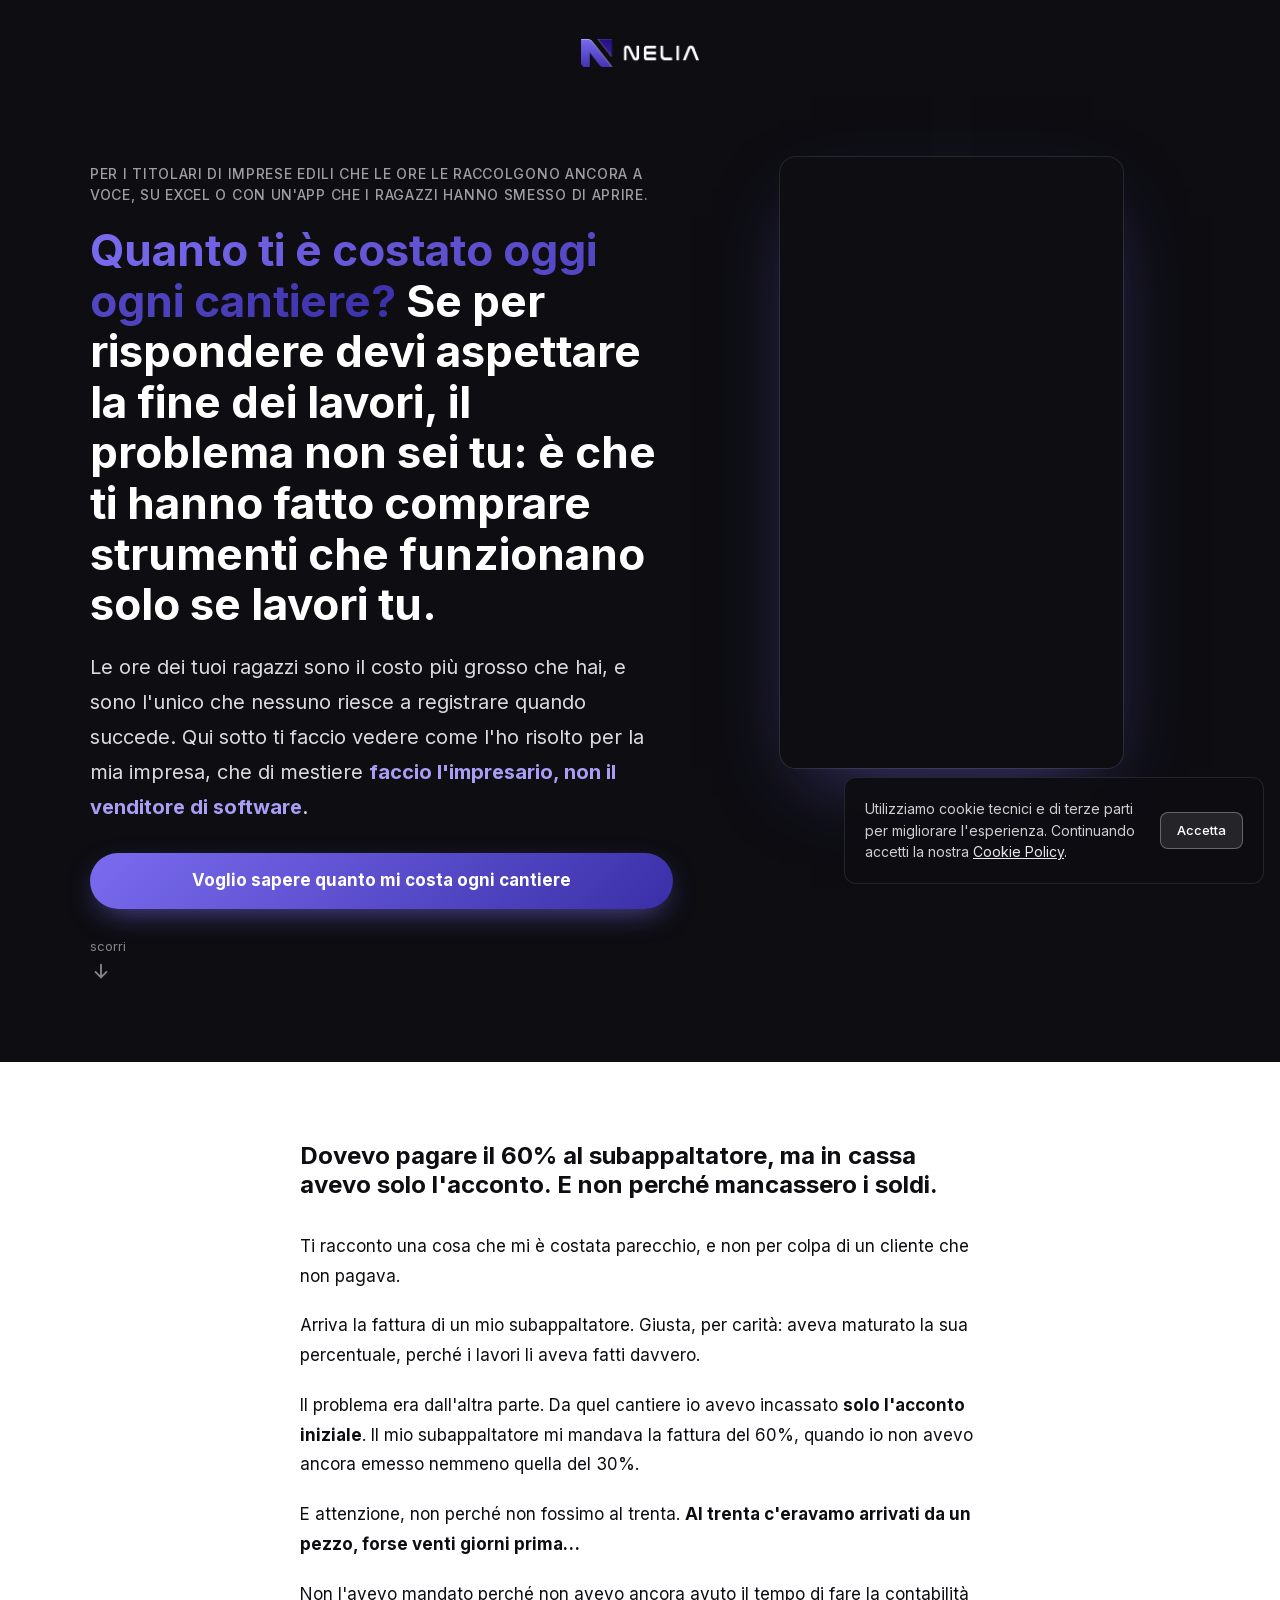
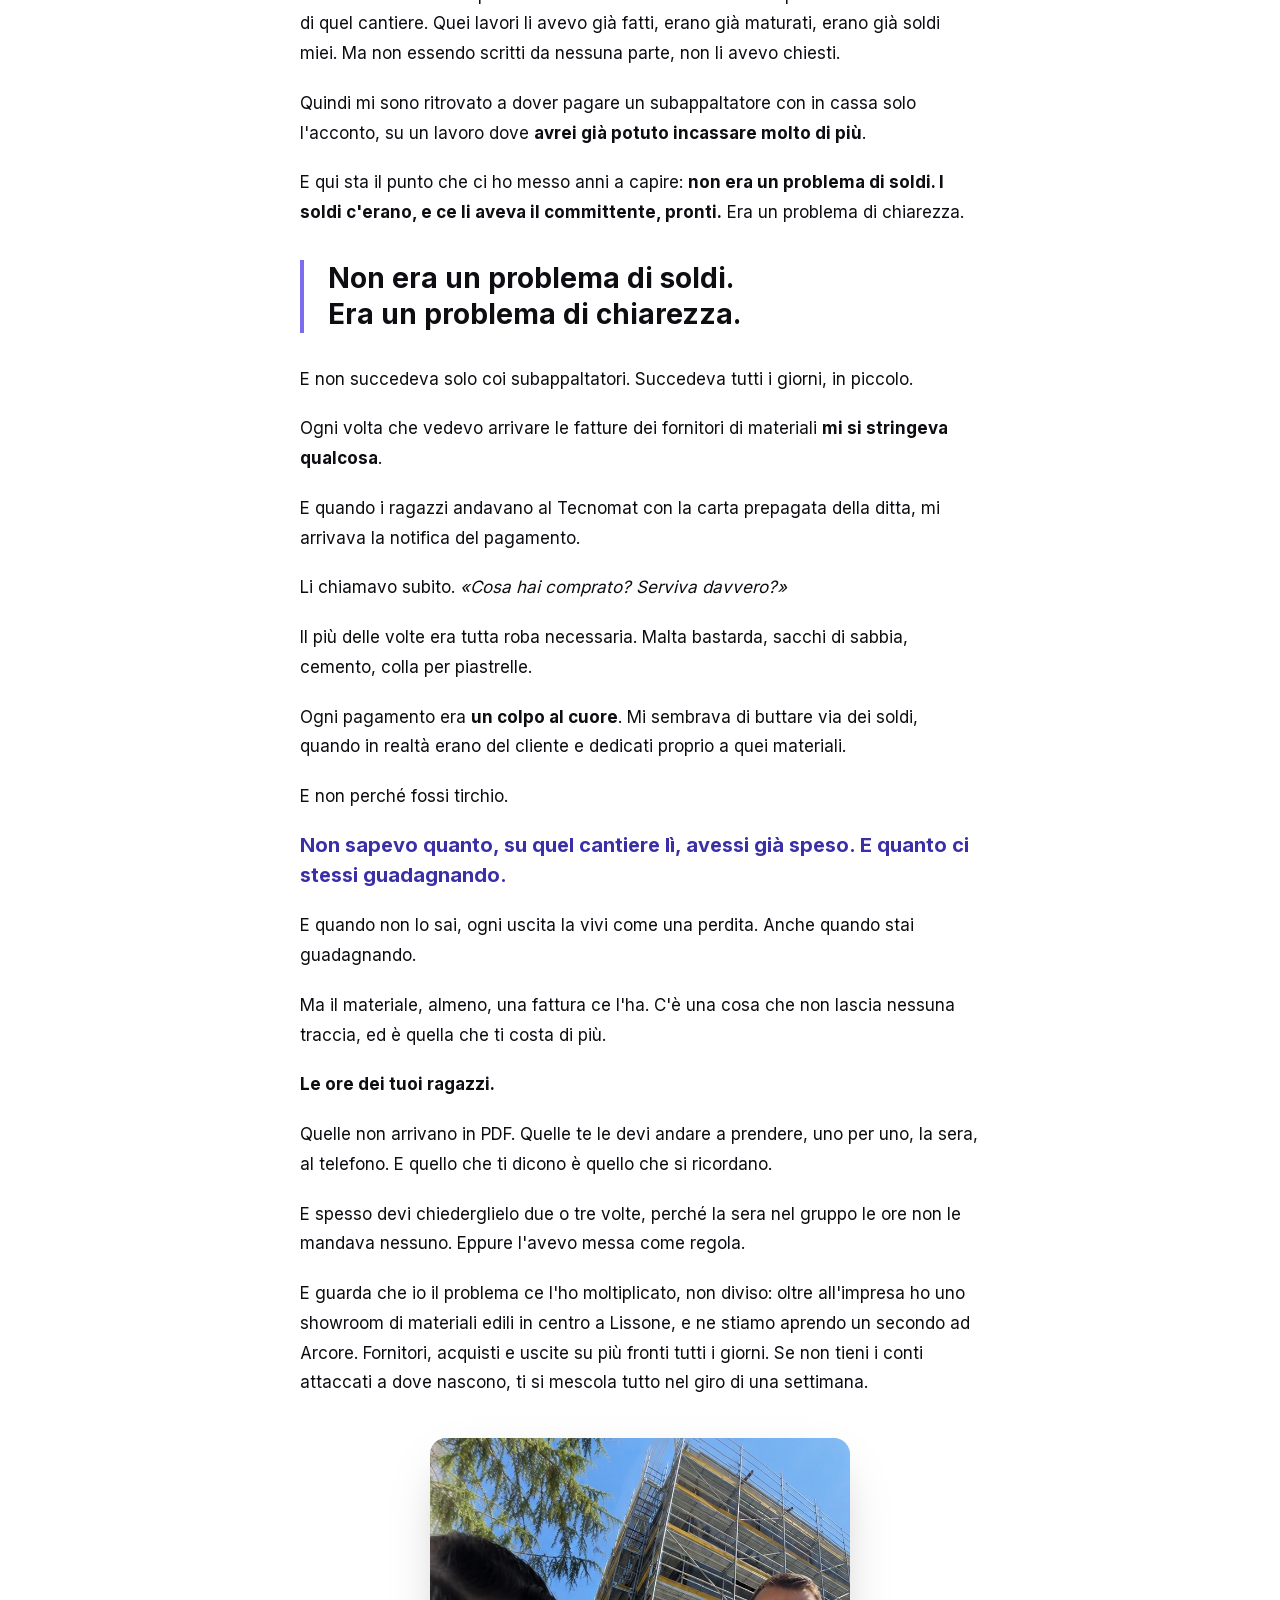
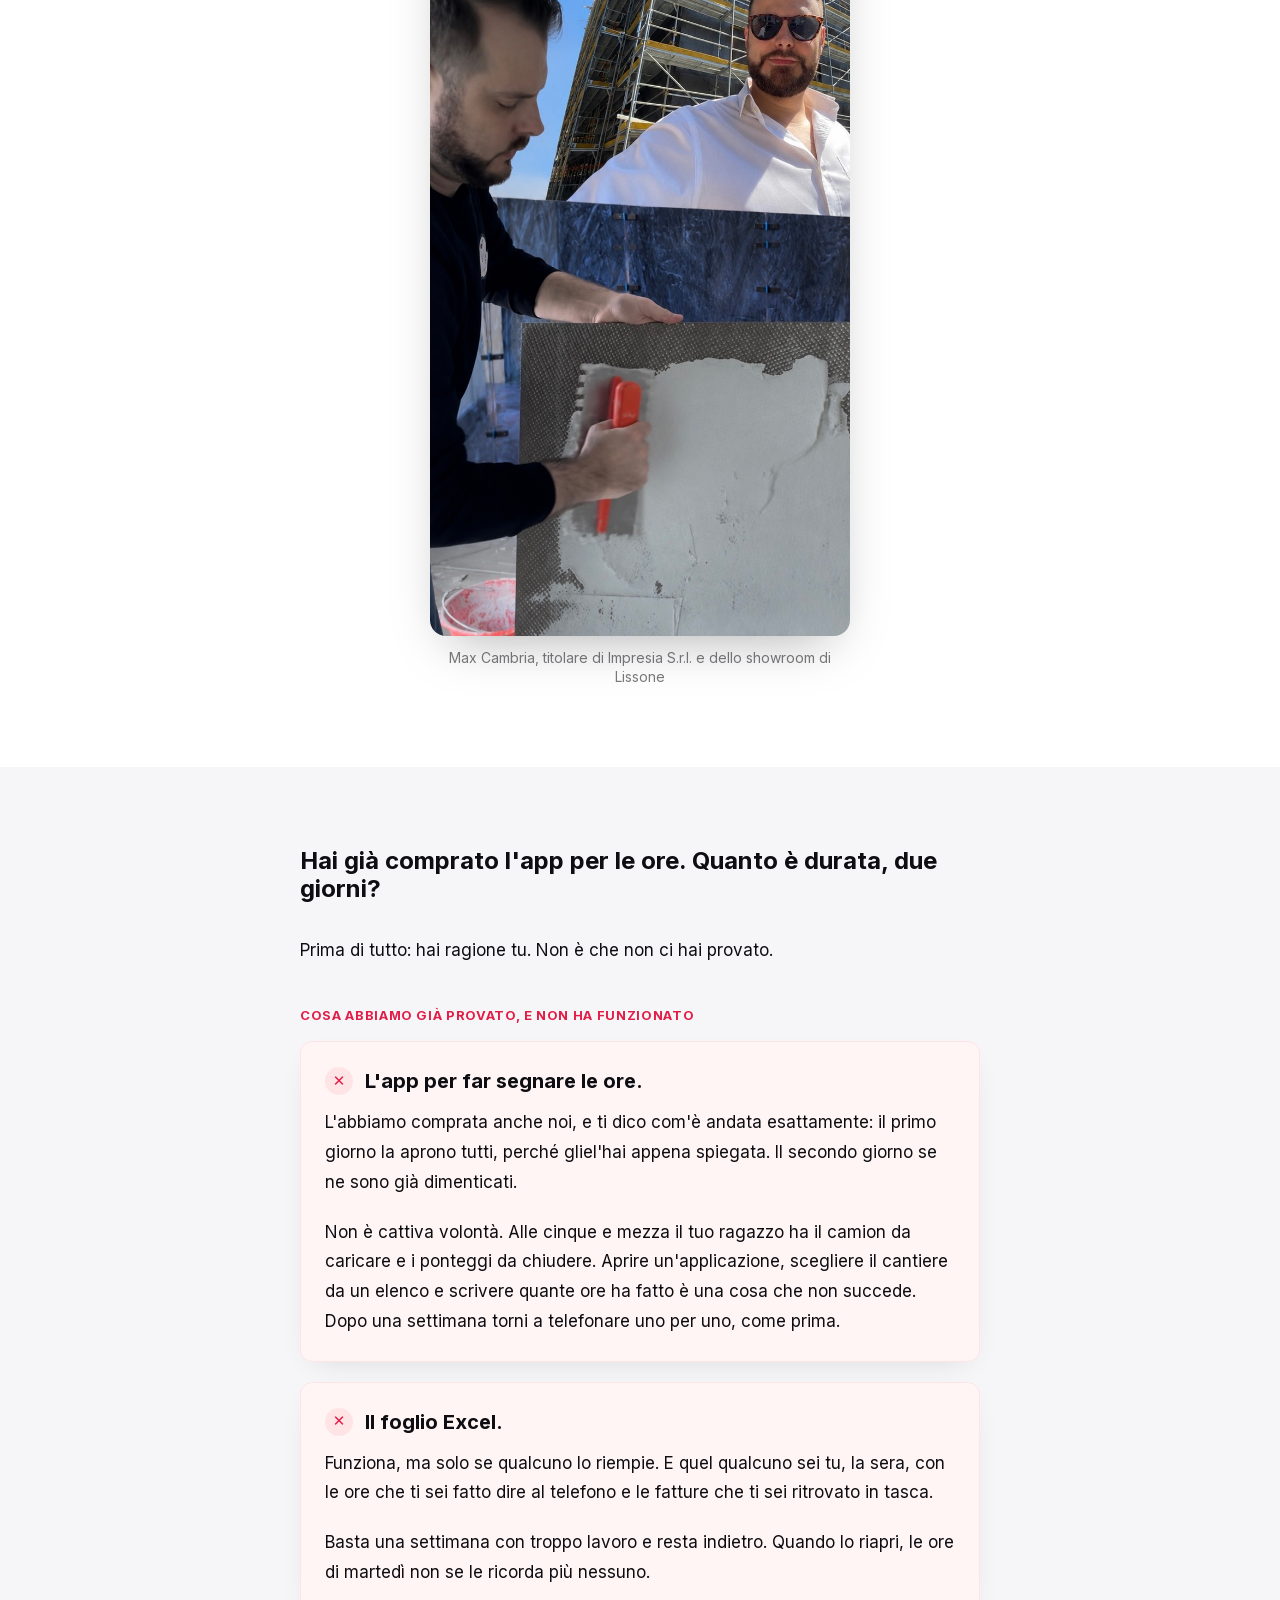
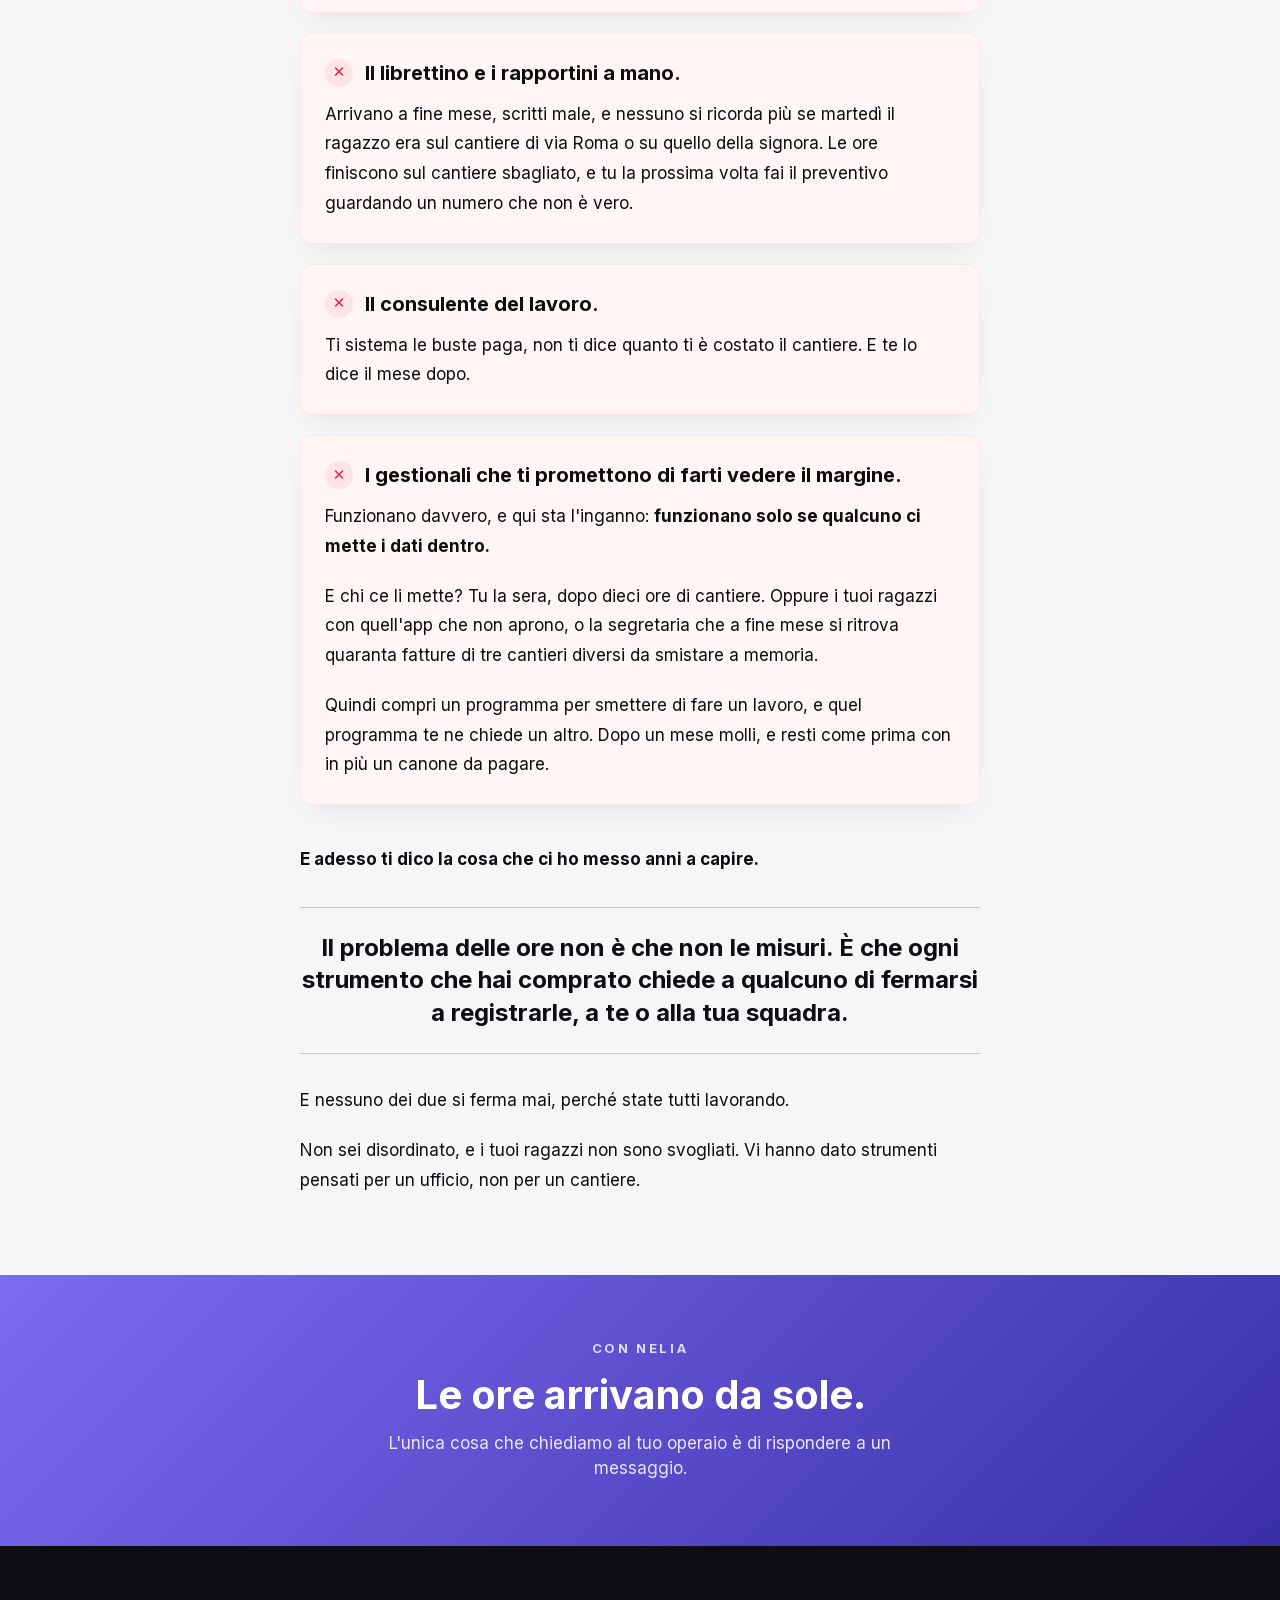
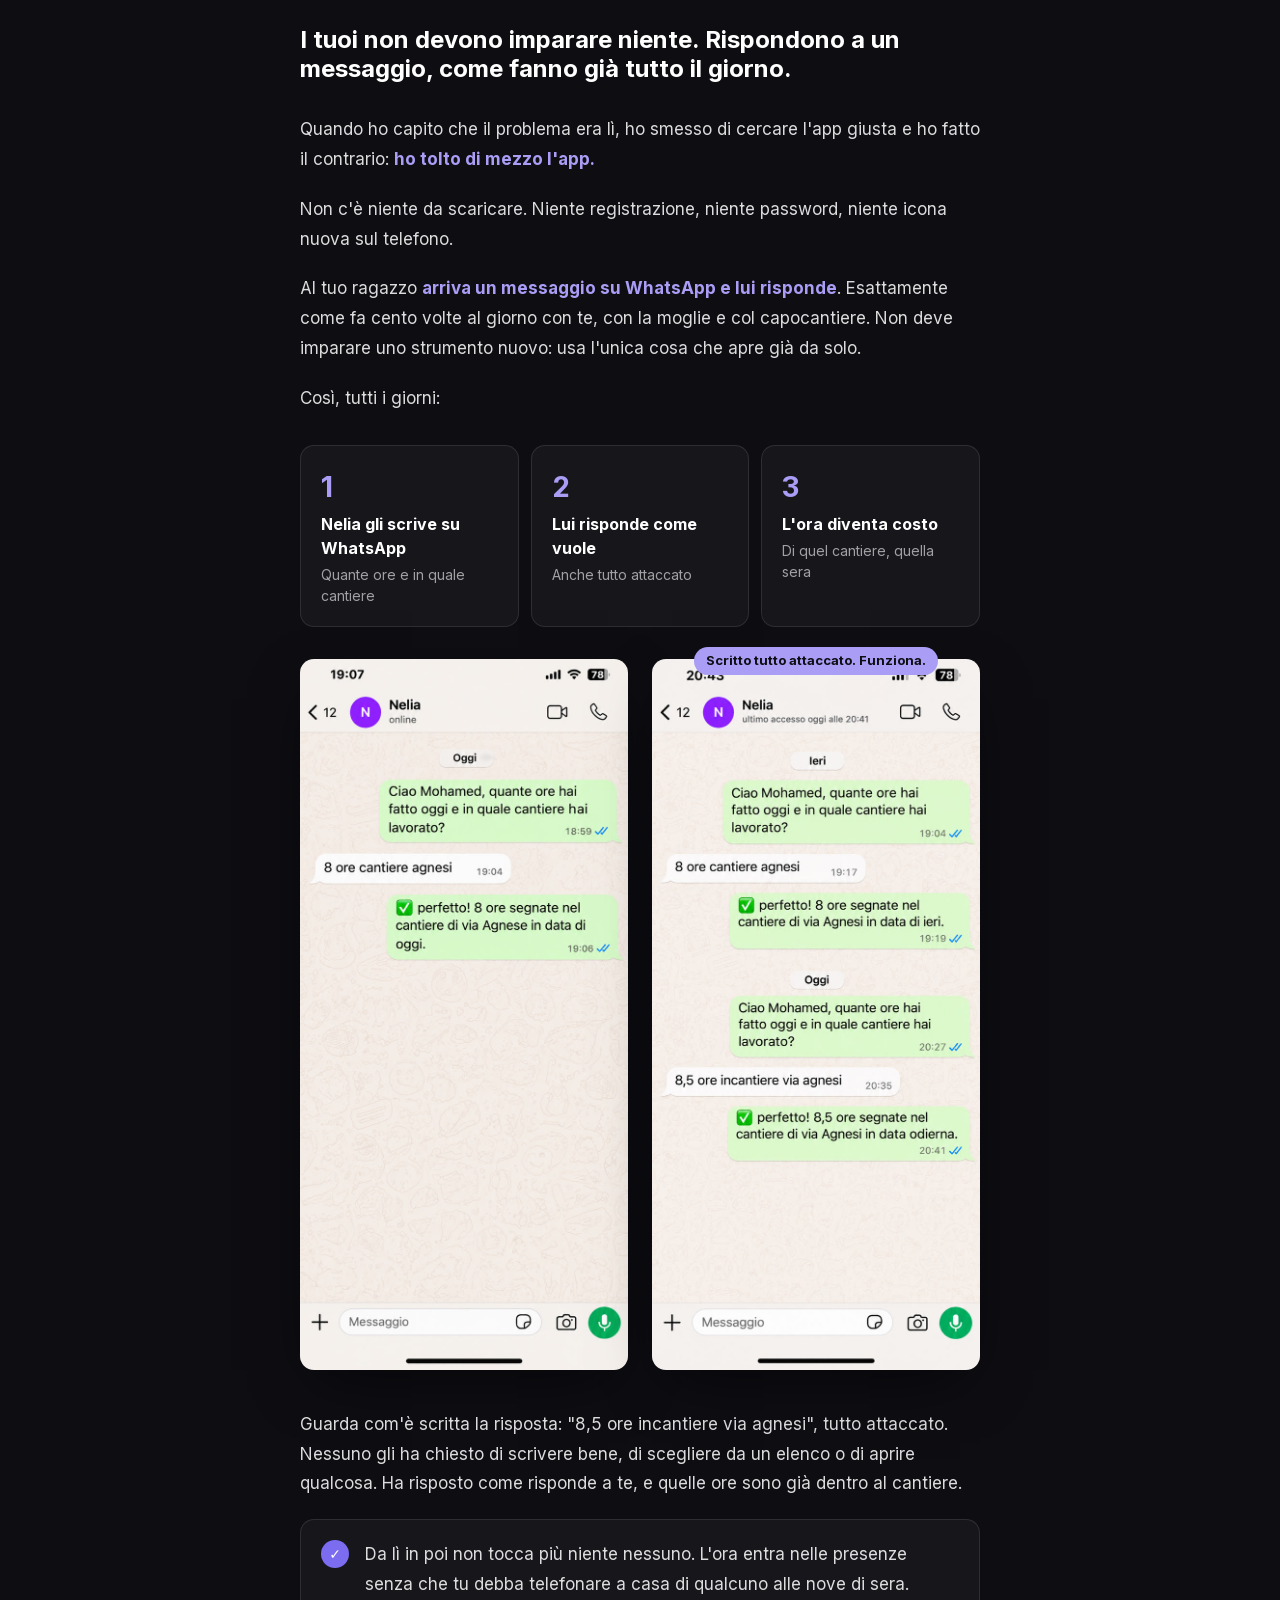
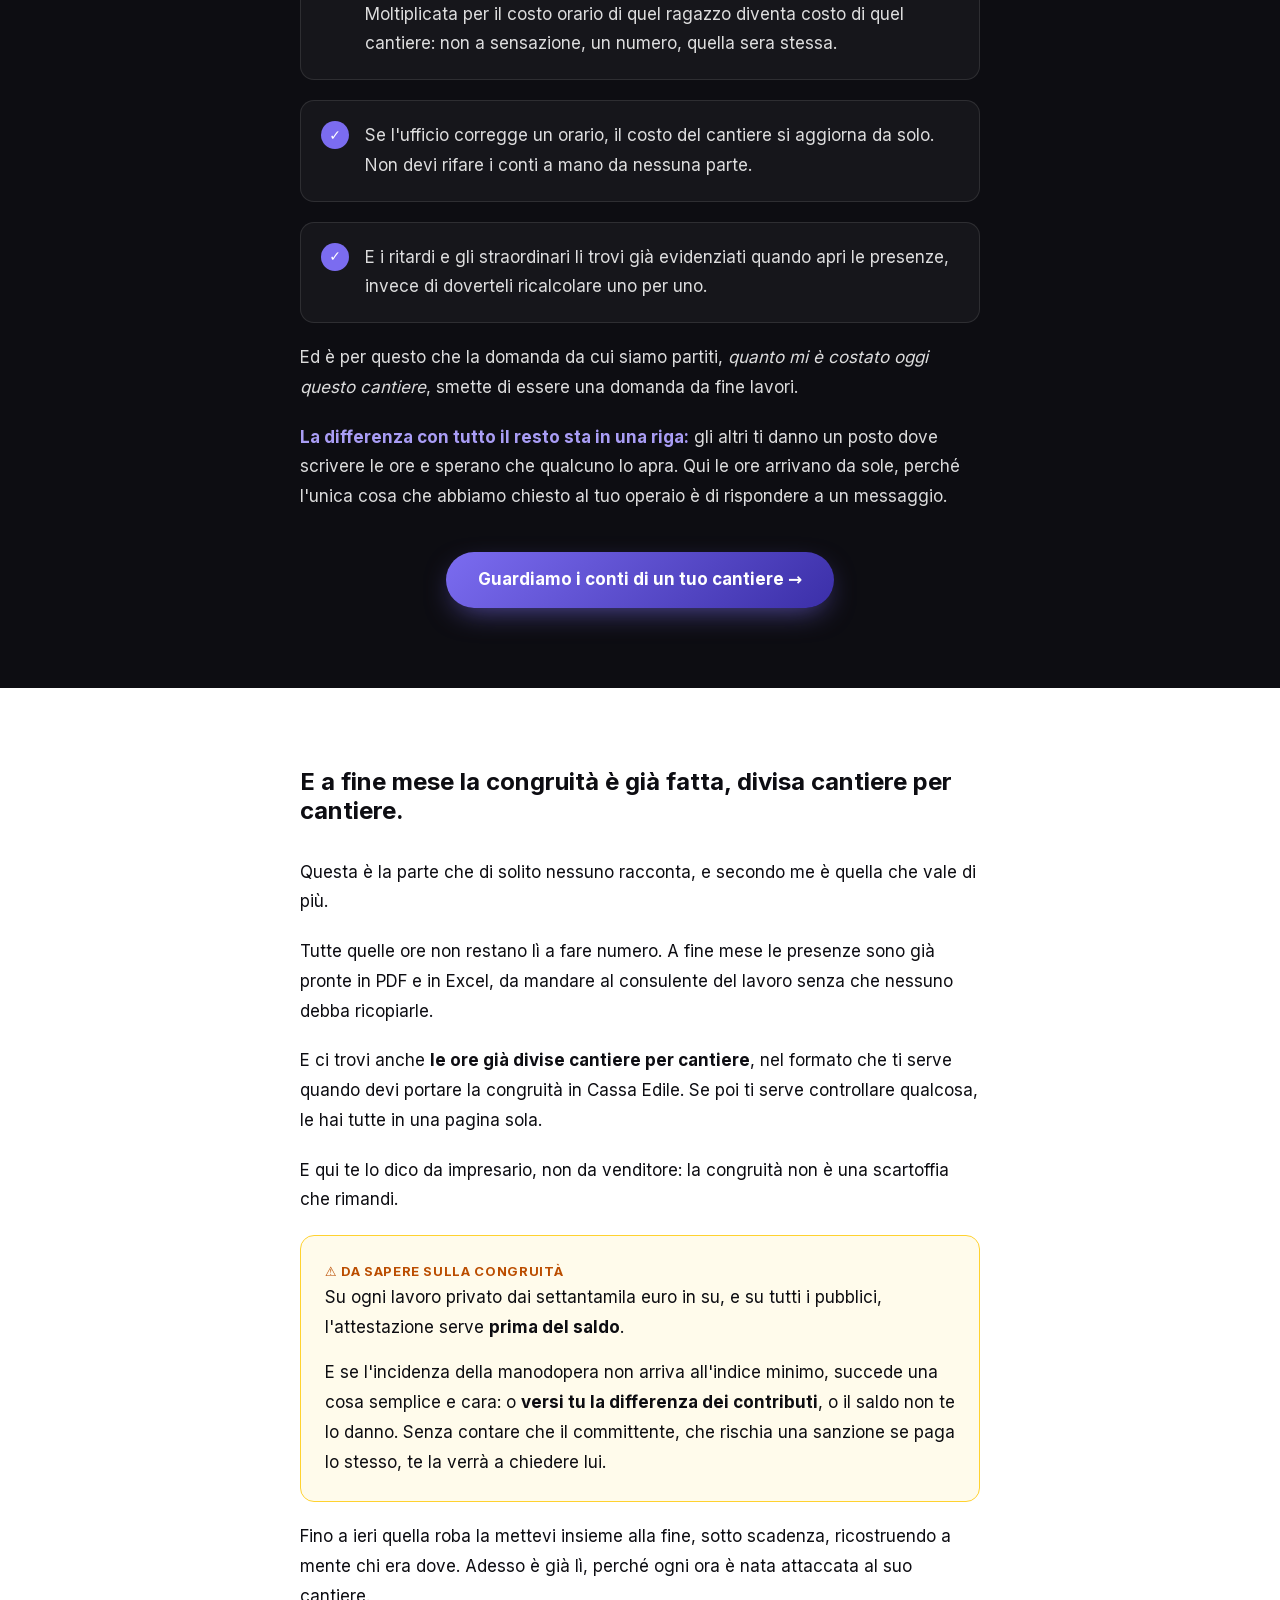
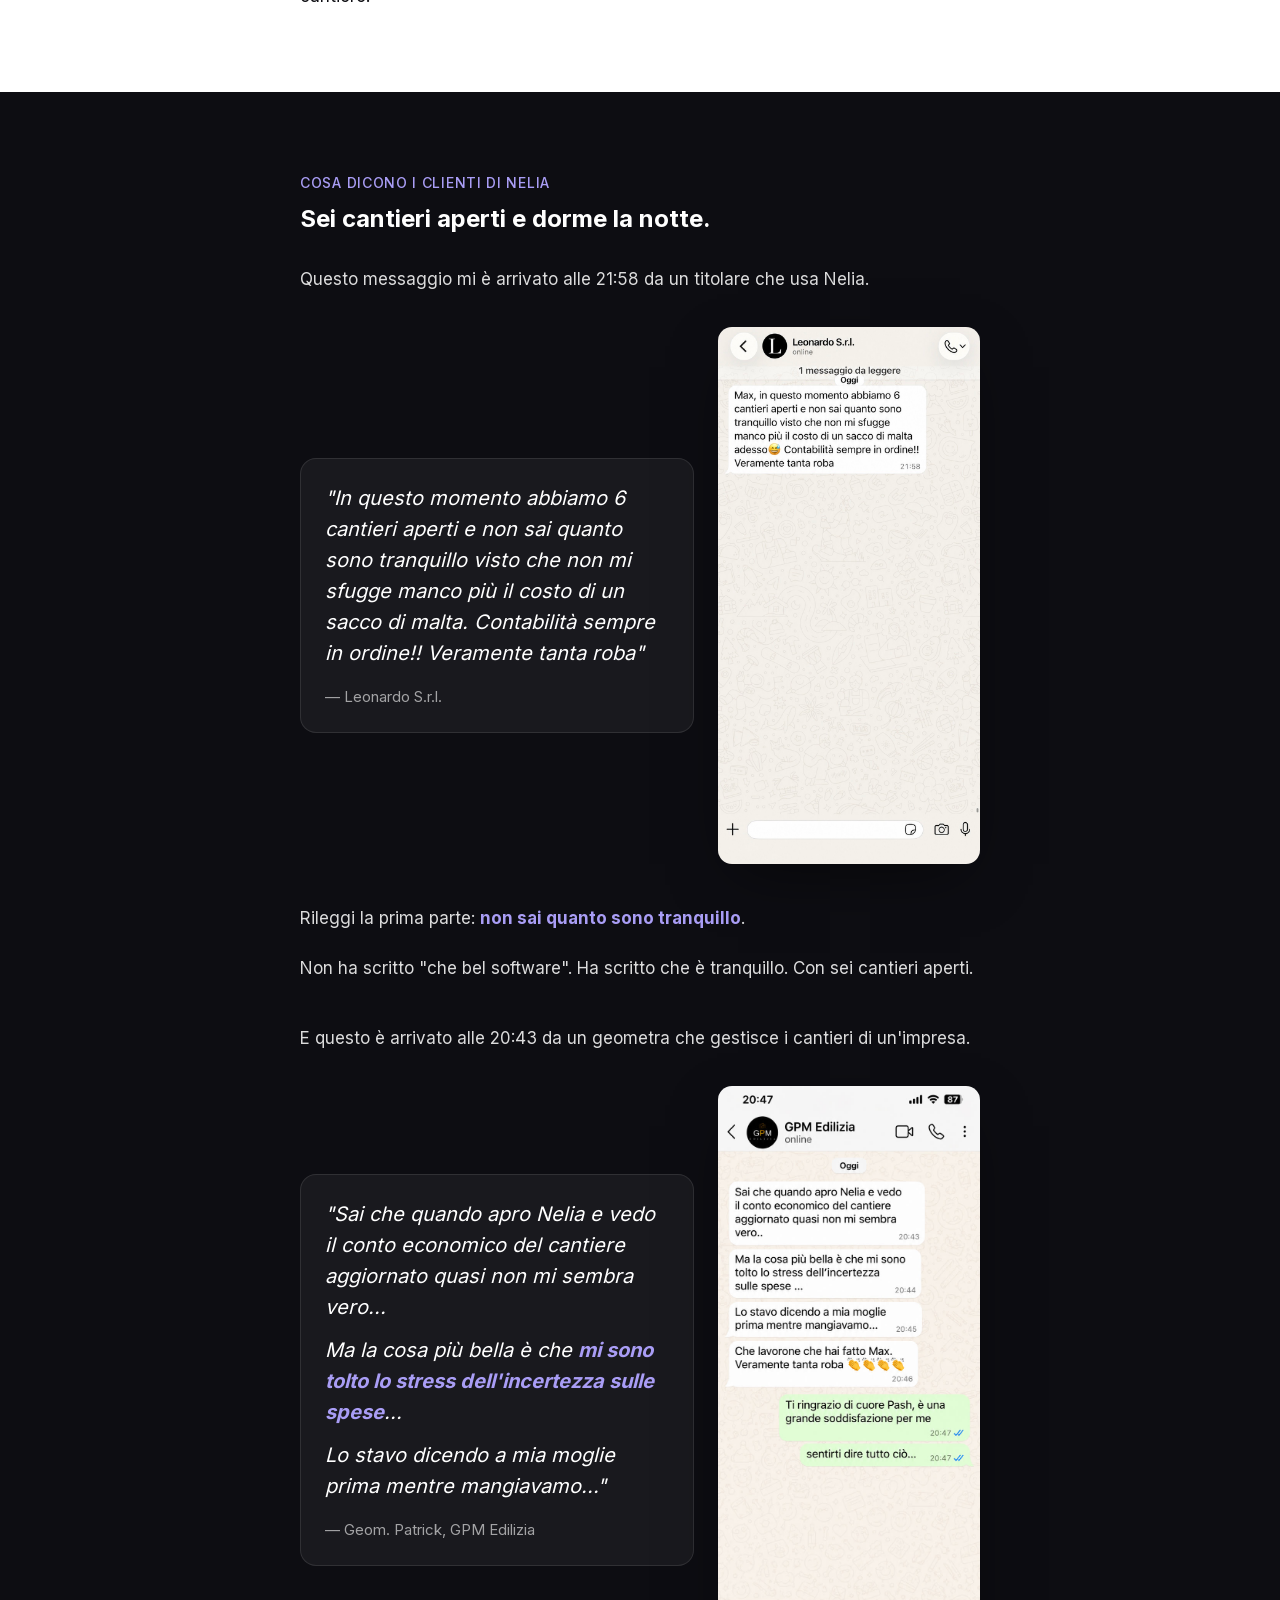
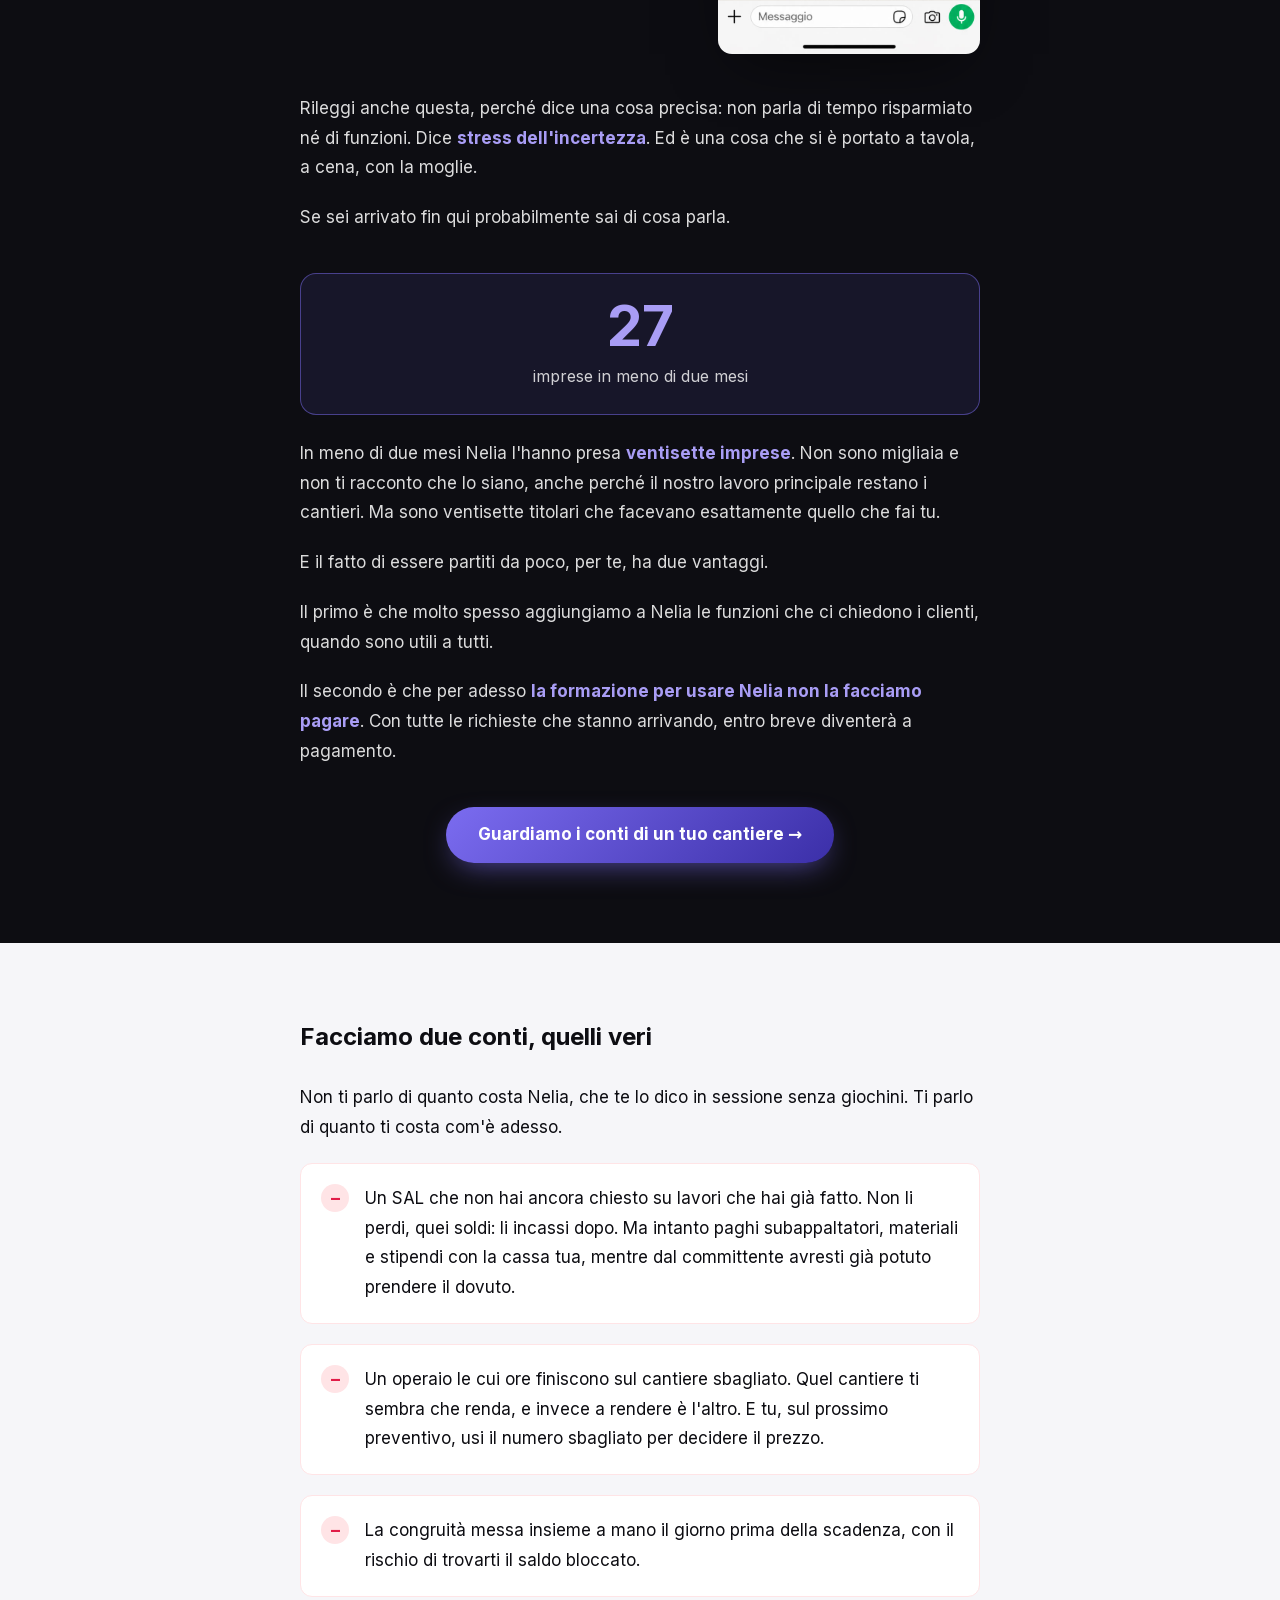
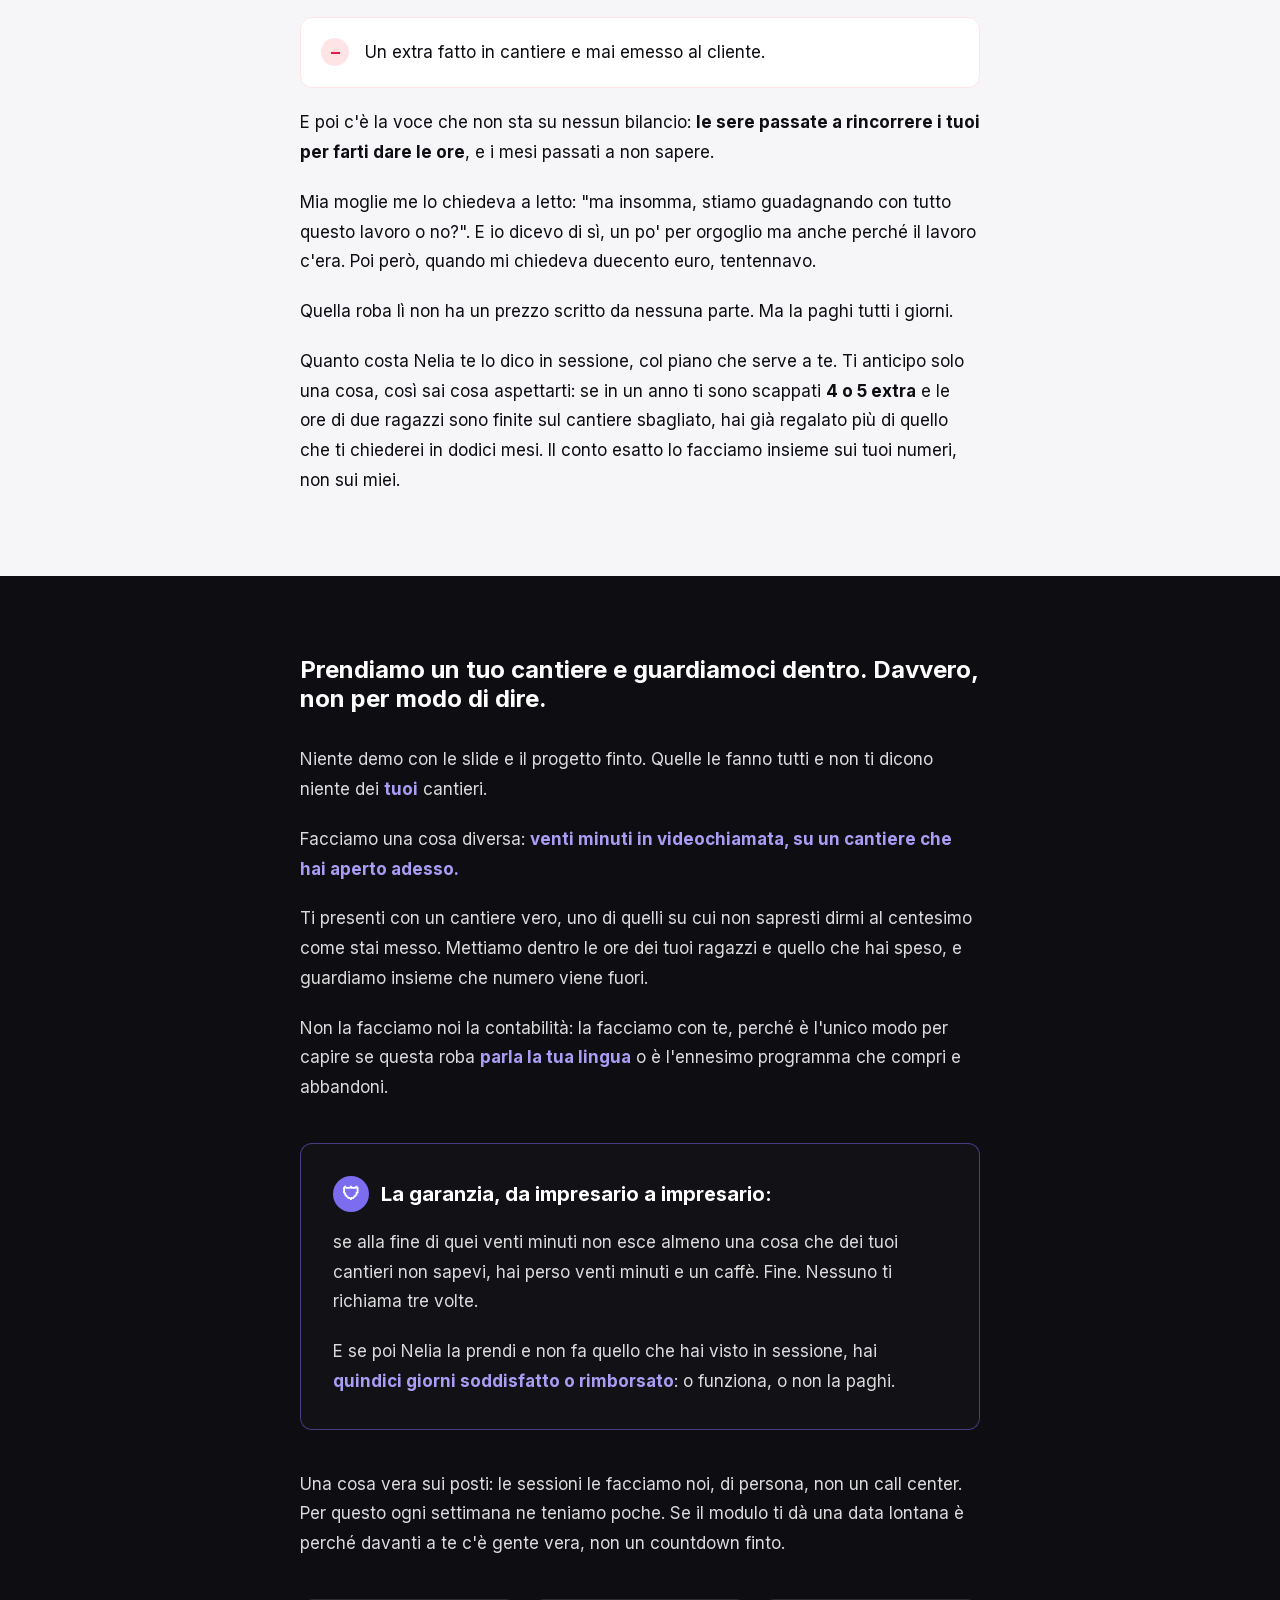
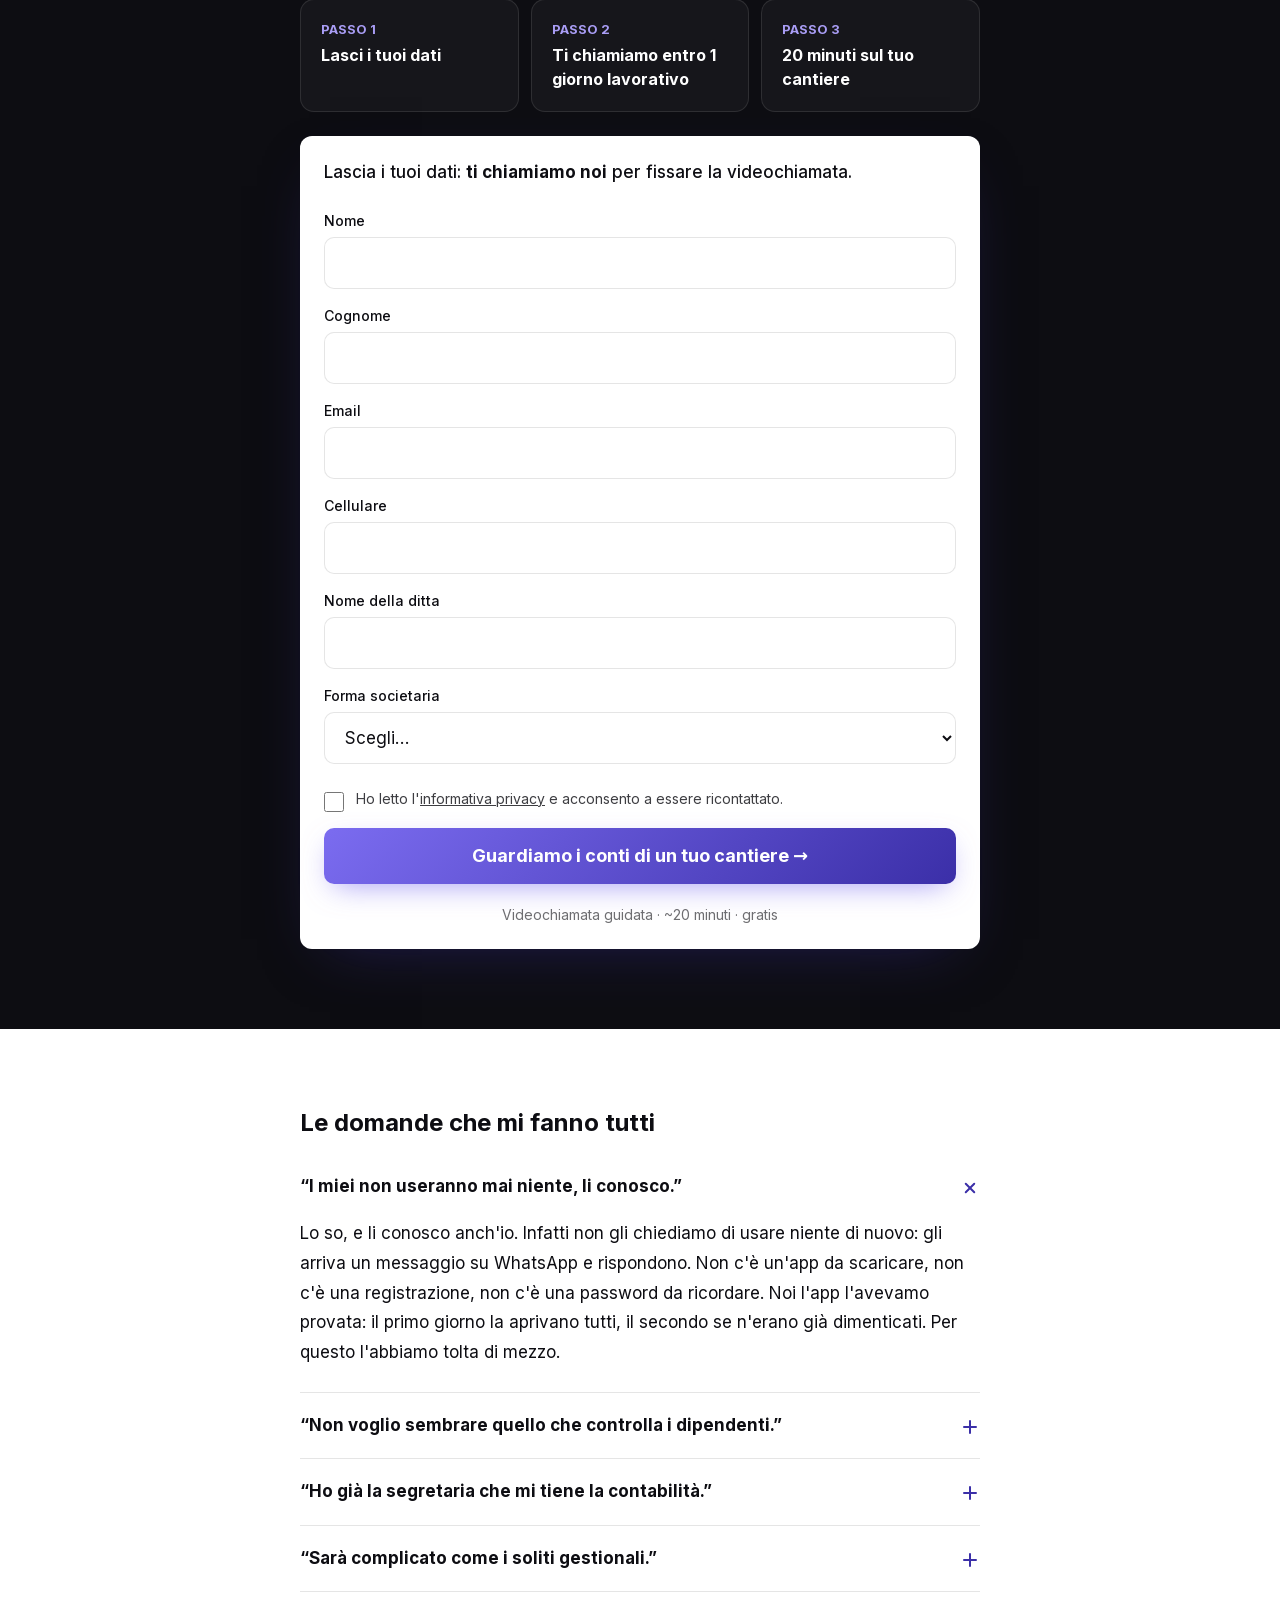
==== commit 0e515d5a: "Occhiello che parla anche a chi usa Excel + riquadro «Il foglio Excel» Co-Authored-By: Claude Opus 5" ====
--- a/index.html
+++ b/index.html
@@ -17,9 +17,9 @@
 <script>
 !function(f,b,e,v,n,t,s){if(f.fbq)return;n=f.fbq=function(){n.callMethod?n.callMethod.apply(n,arguments):n.queue.push(arguments)};if(!f._fbq)f._fbq=n;n.push=n;n.loaded=!0;n.version='2.0';n.queue=[];t=b.createElement(e);t.async=!0;t.src=v;s=b.getElementsByTagName(e)[0];s.parentNode.insertBefore(t,s)}(window,document,'script','https://connect.facebook.net/en_US/fbevents.js');fbq('init','4167147603589375');fbq('track','PageView');
 </script>
-<!-- Microsoft Clarity (lo stesso di prova.mynelia.it) -->
+<!-- Microsoft Clarity (progetto «Landing cantieri») -->
 <script>
-(function(c,l,a,r,i,t,y){c[a]=c[a]||function(){(c[a].q=c[a].q||[]).push(arguments)};t=l.createElement(r);t.async=1;t.src="https://www.clarity.ms/tag/"+i;y=l.getElementsByTagName(r)[0];y.parentNode.insertBefore(t,y);})(window, document, "clarity", "script", "xr4qmv7pr4");
+(function(c,l,a,r,i,t,y){c[a]=c[a]||function(){(c[a].q=c[a].q||[]).push(arguments)};t=l.createElement(r);t.async=1;t.src="https://www.clarity.ms/tag/"+i;y=l.getElementsByTagName(r)[0];y.parentNode.insertBefore(t,y);})(window, document, "clarity", "script", "ze0okjtqvh");
 </script>
 </head>
 <body>
@@ -33,7 +33,7 @@
   <section class="px-5 py-12 md:py-20 bg-[#0D0D12] text-white">
     <div class="mx-auto grid max-w-[1100px] items-center gap-10 md:grid-cols-[1.1fr_0.9fr]">
       <div class="space-y-5 md:space-y-6">
-        <p class="text-[13px] font-medium uppercase tracking-wider text-white/60 md:text-[14px]">Per i titolari di imprese edili che hanno già comprato l&#x27;app per le ore, ma i loro operai l&#x27;hanno aperta per due giorni e poi l&#x27;hanno abbandonata.</p>
+        <p class="text-[13px] font-medium uppercase tracking-wider text-white/60 md:text-[14px]">Per i titolari di imprese edili che le ore le raccolgono ancora a voce, su Excel o con un&#x27;app che i ragazzi hanno smesso di aprire.</p>
         <h1 class="text-[30px] leading-[1.15] font-bold md:text-[44px] text-white"><span class="bg-nelia-gradient bg-clip-text text-transparent">Quanto ti è costato oggi ogni cantiere?</span> Se per rispondere devi aspettare la fine dei lavori, il problema non sei tu: è che ti hanno fatto comprare strumenti che funzionano solo se lavori tu.</h1>
         <div class="md:hidden mx-auto w-[94%] overflow-hidden rounded-[16px] shadow-[0_30px_80px_-30px_rgba(123,108,240,0.5)] ring-1 ring-white/10">
           <div class="relative w-full" style="padding-top:177.78%">
@@ -110,6 +110,13 @@
         <div class="text-[17px] leading-[1.75] md:text-[18px] space-y-5 md:space-y-6">
           <p>L'abbiamo comprata anche noi, e ti dico com'è andata esattamente: il primo giorno la aprono tutti, perché gliel'hai appena spiegata. Il secondo giorno se ne sono già dimenticati.</p>
           <p>Non è cattiva volontà. Alle cinque e mezza il tuo ragazzo ha il camion da caricare e i ponteggi da chiudere. Aprire un'applicazione, scegliere il cantiere da un elenco e scrivere quante ore ha fatto è una cosa che non succede. Dopo una settimana torni a telefonare uno per uno, come prima.</p>
+        </div>
+        </div>
+        <div class="rounded-[12px] border border-[#FFE4E6] bg-[#FFF5F5] p-6 shadow-[0_10px_30px_-15px_rgba(13,13,18,0.15)] md:p-8">
+          <p class="mb-3 flex items-center gap-3 text-[18px] font-bold md:text-[20px]"><span class="flex h-7 w-7 shrink-0 items-center justify-center rounded-full bg-[#FFE4E6] text-[15px] text-[#E11D48]">✕</span>Il foglio Excel.</p>
+        <div class="text-[17px] leading-[1.75] md:text-[18px] space-y-5 md:space-y-6">
+          <p>Funziona, ma solo se qualcuno lo riempie. E quel qualcuno sei tu, la sera, con le ore che ti sei fatto dire al telefono e le fatture che ti sei ritrovato in tasca.</p>
+          <p>Basta una settimana con troppo lavoro e resta indietro. Quando lo riapri, le ore di martedì non se le ricorda più nessuno.</p>
         </div>
         </div>
         <div class="rounded-[12px] border border-[#FFE4E6] bg-[#FFF5F5] p-6 shadow-[0_10px_30px_-15px_rgba(13,13,18,0.15)] md:p-8">
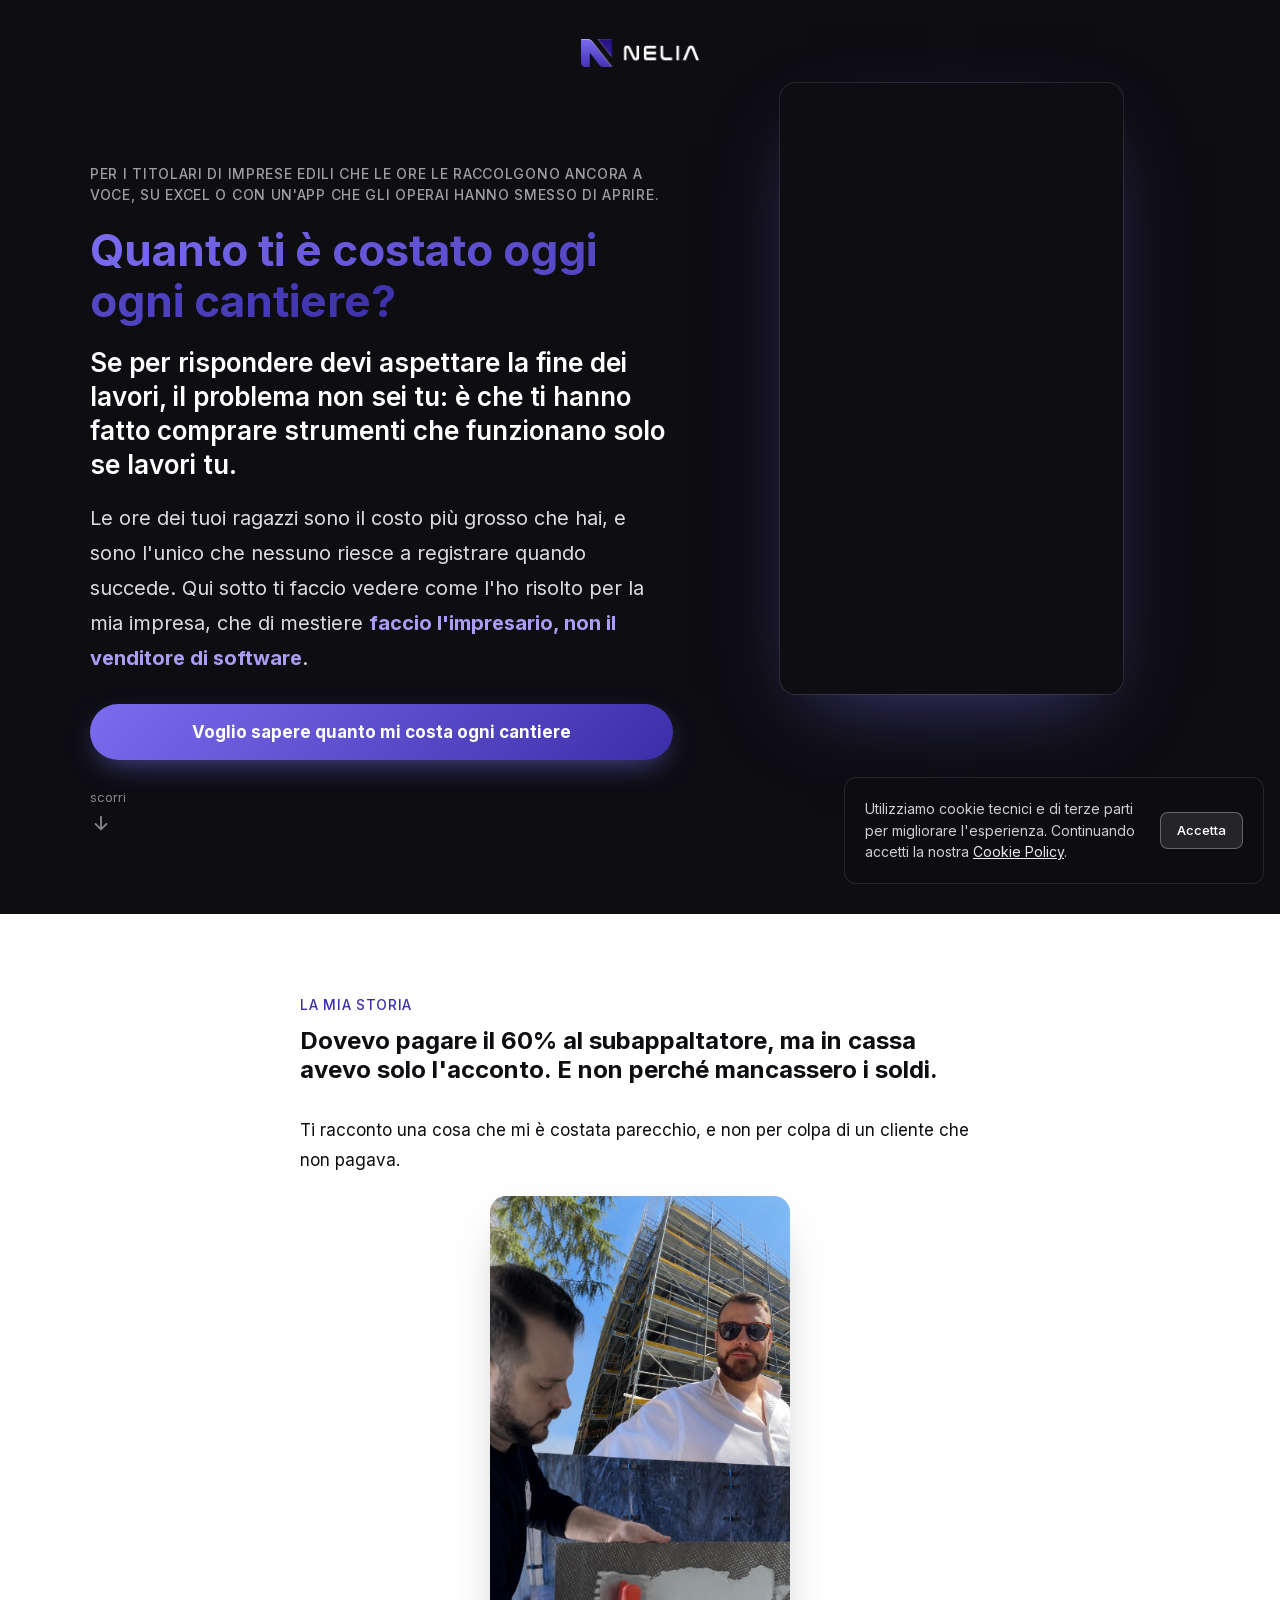
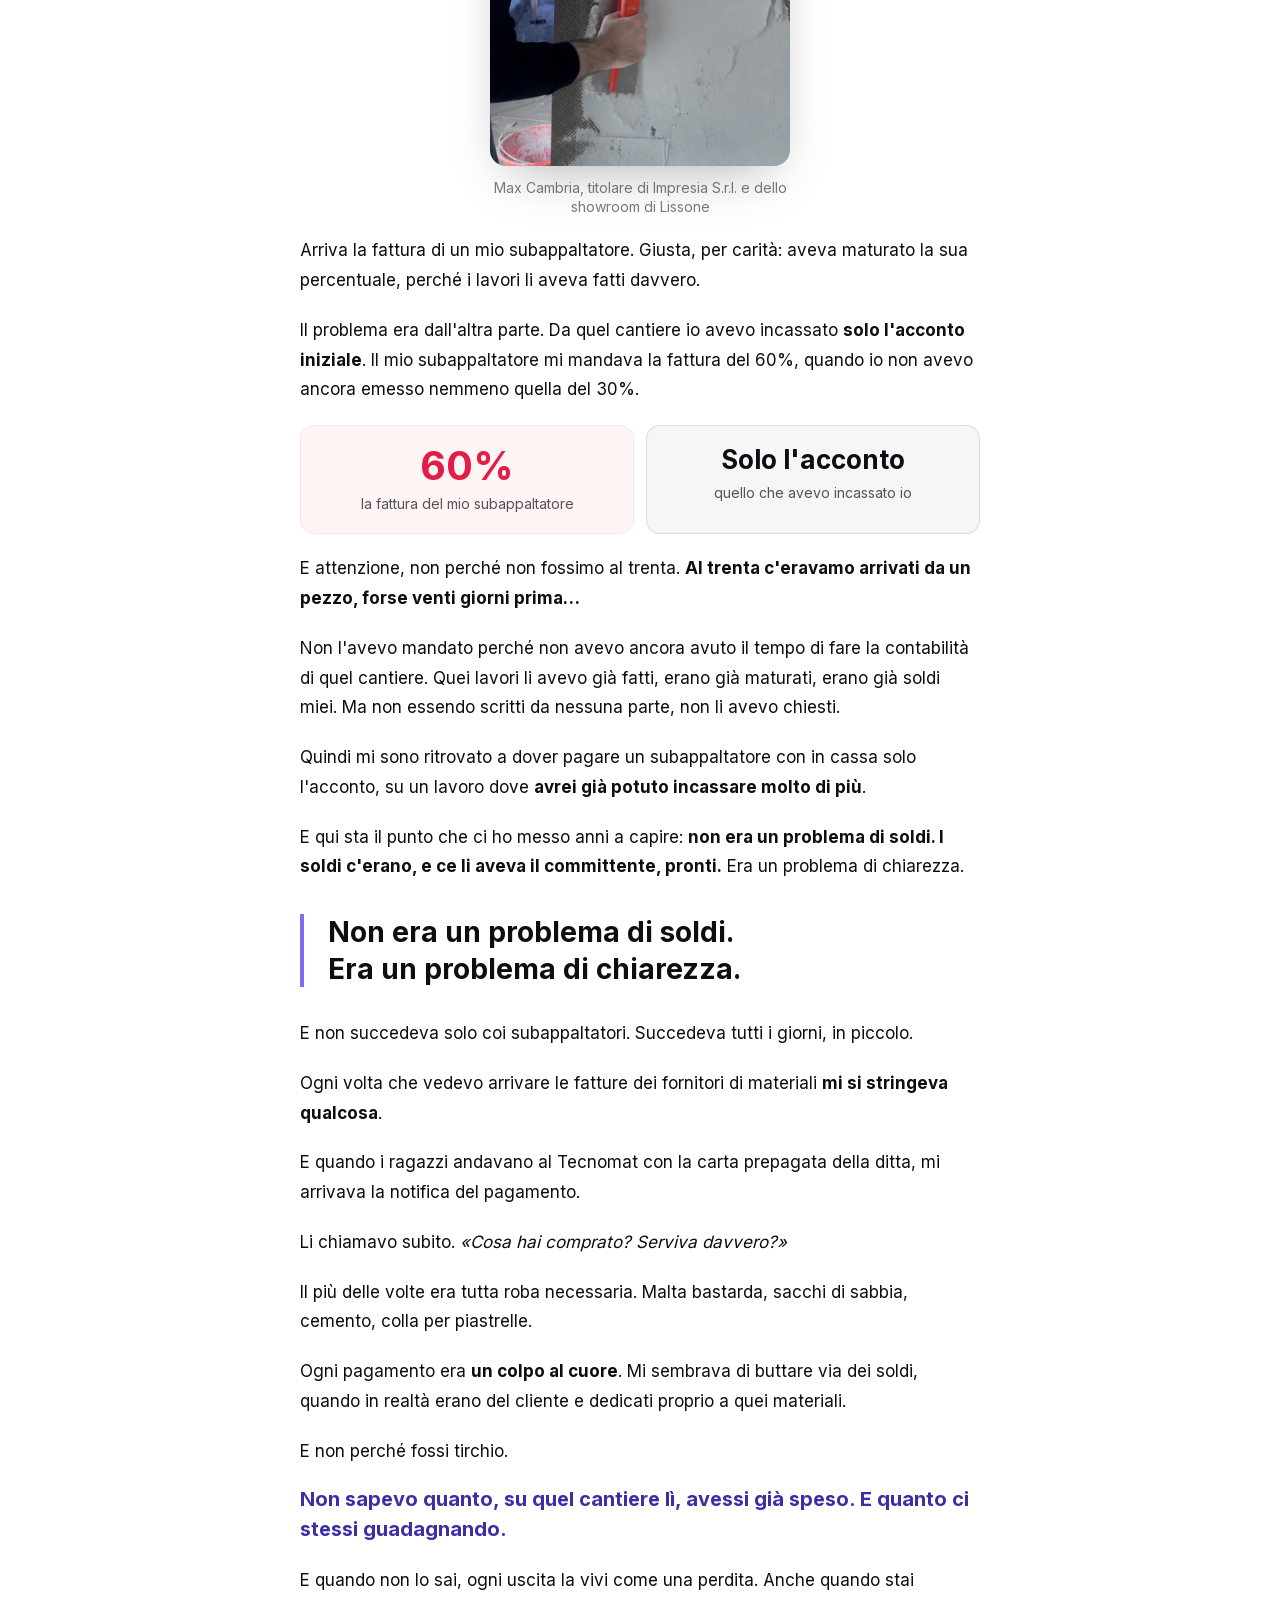
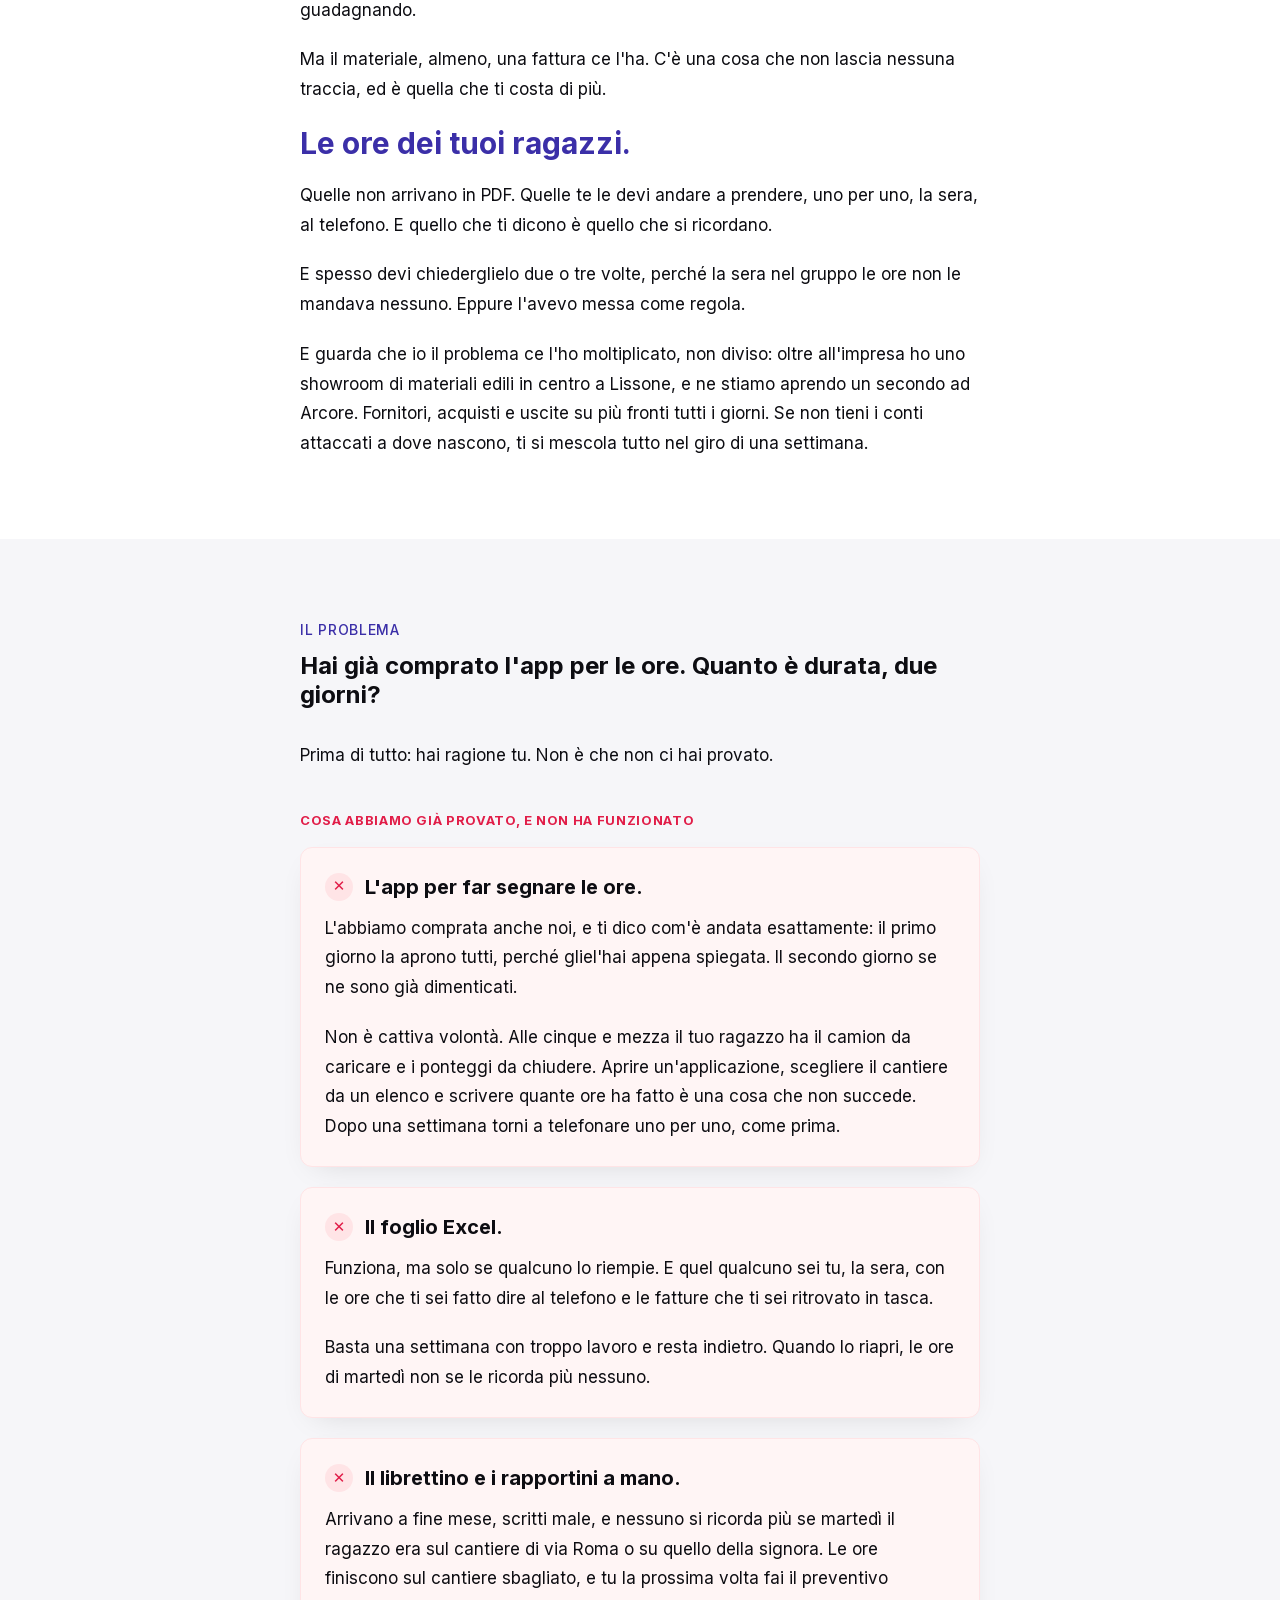
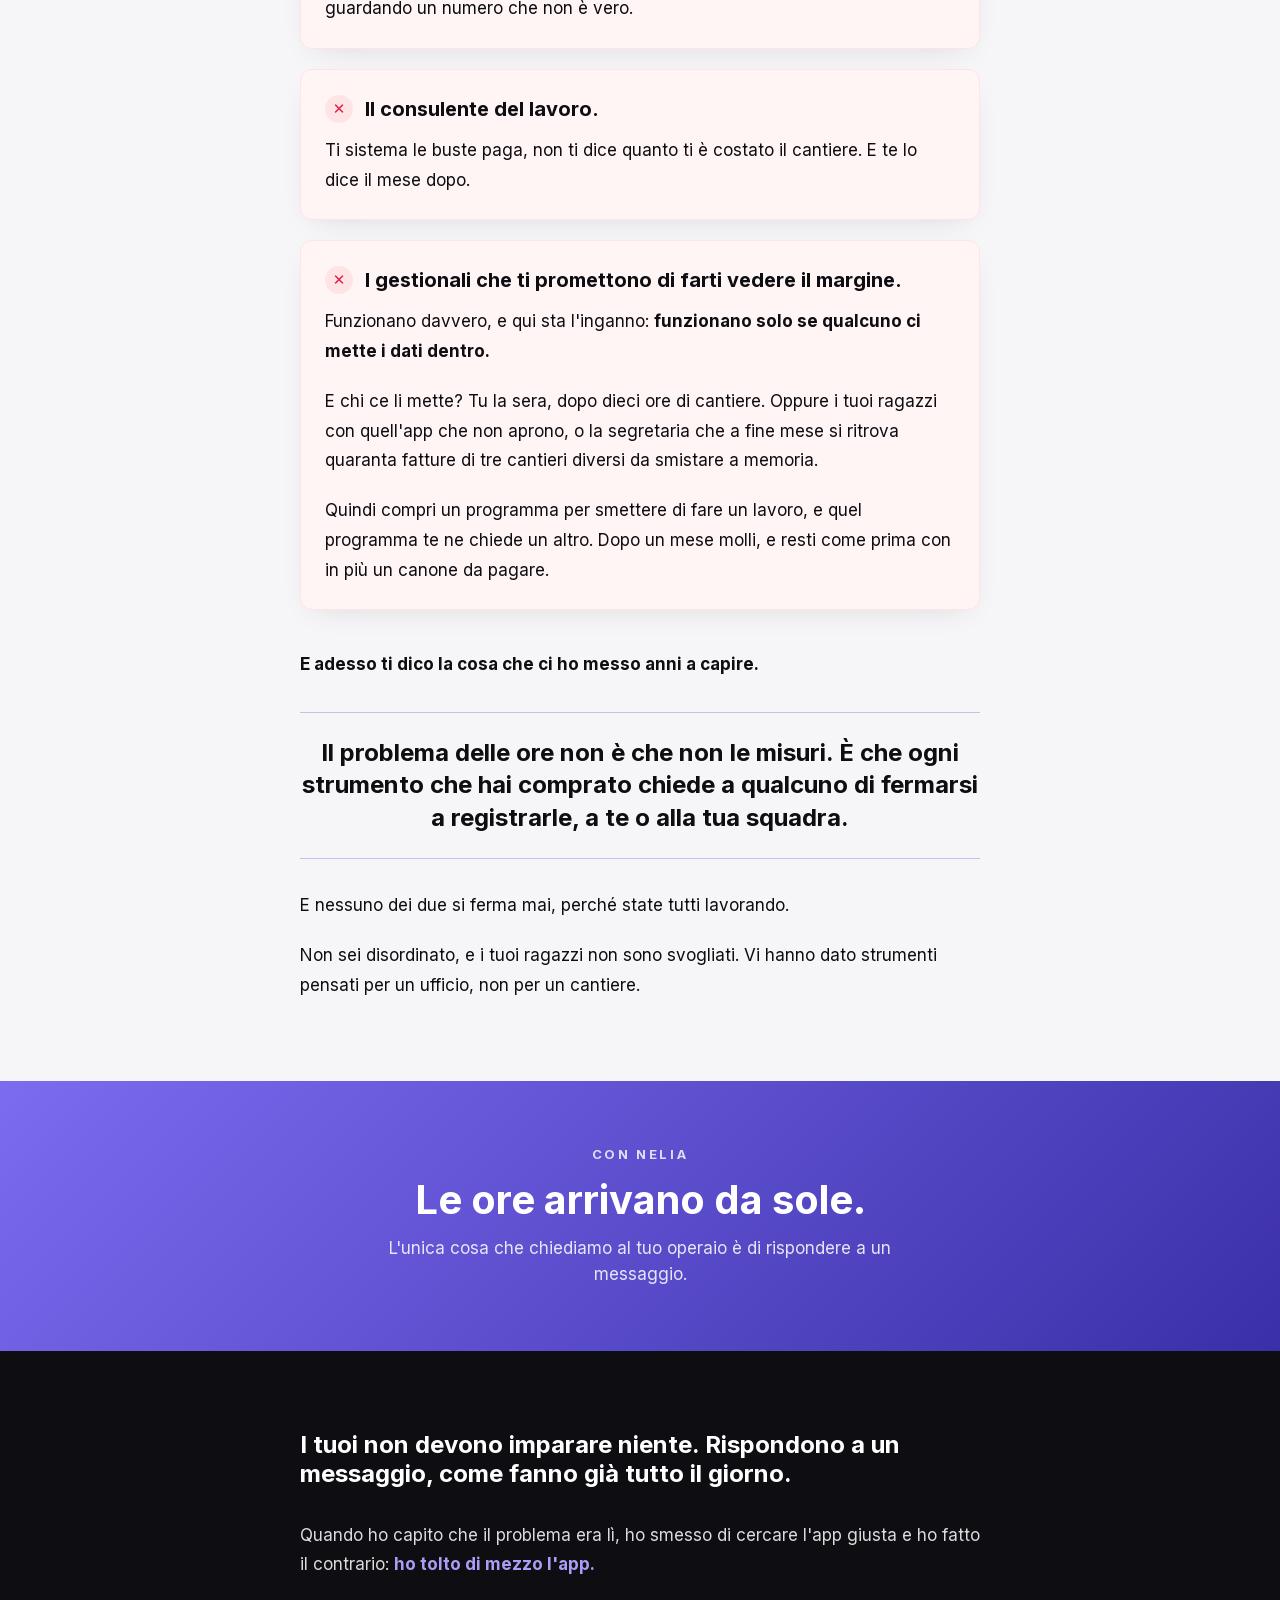
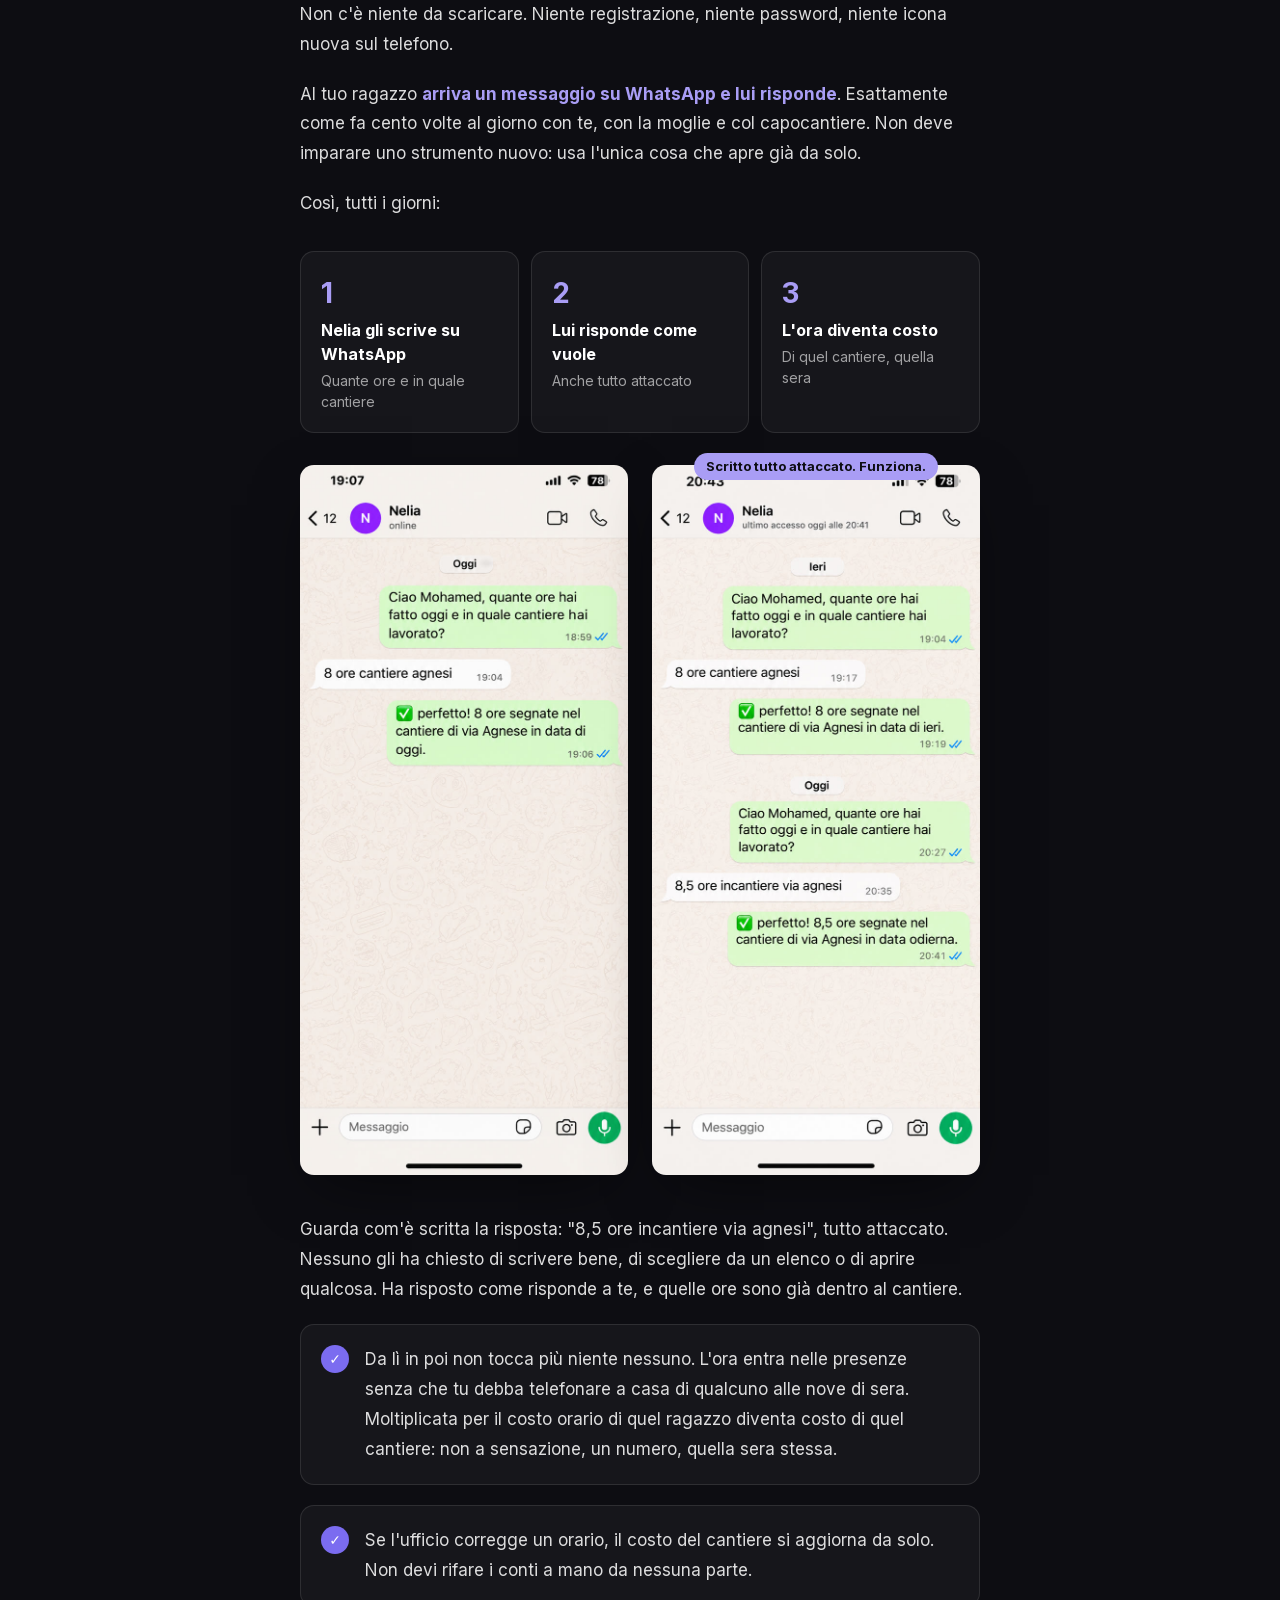
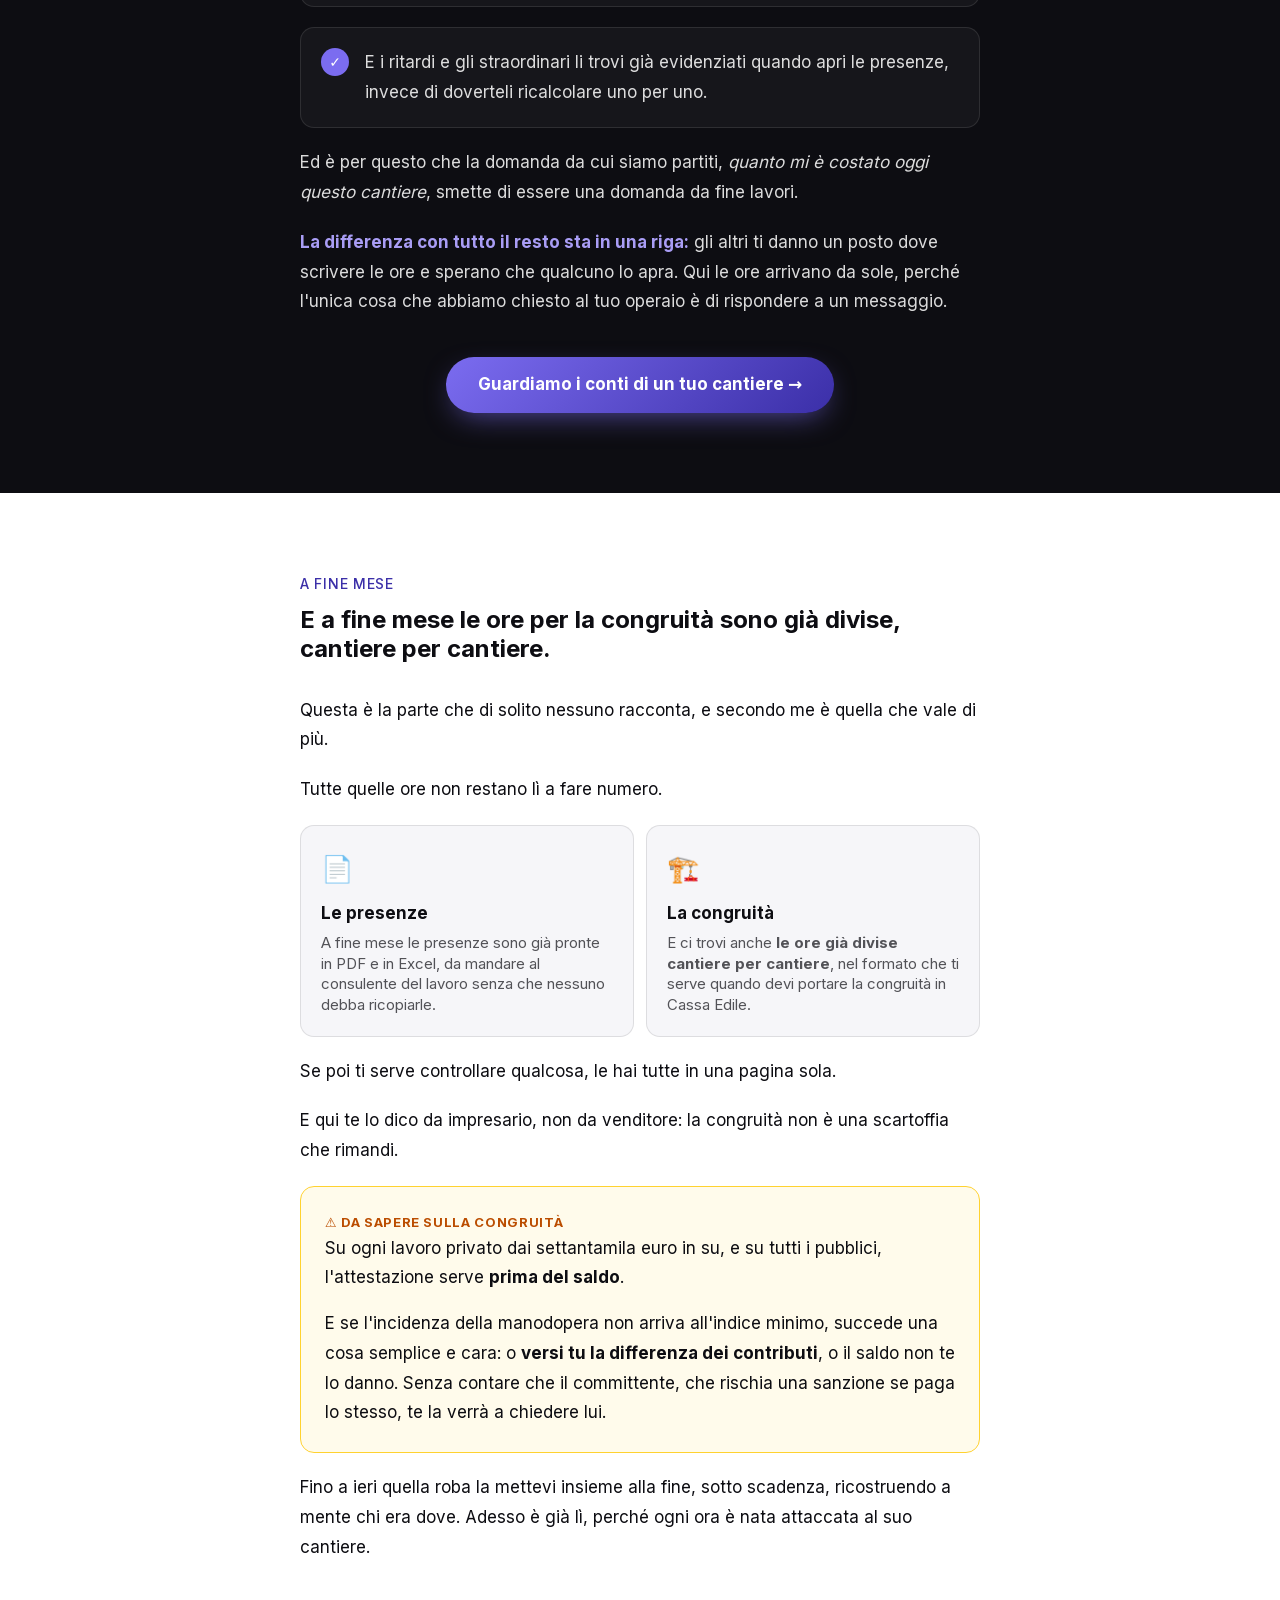
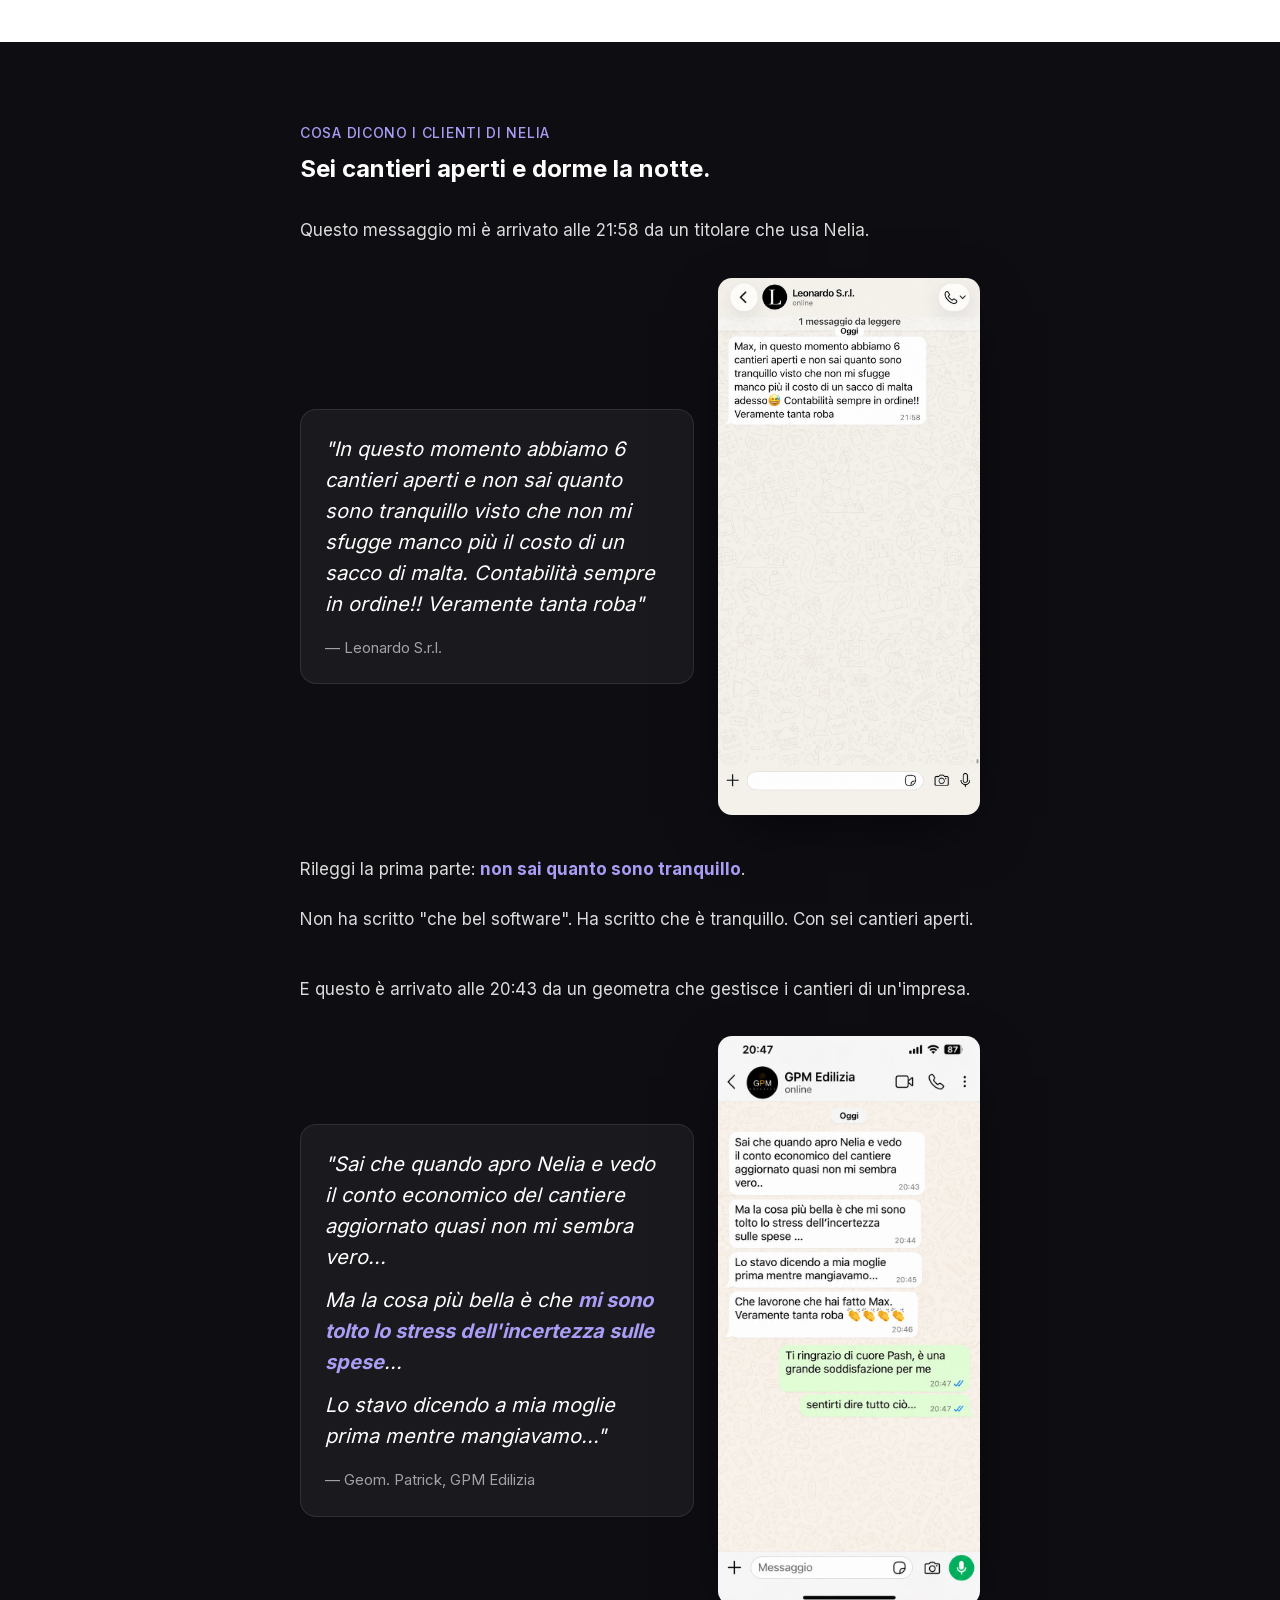
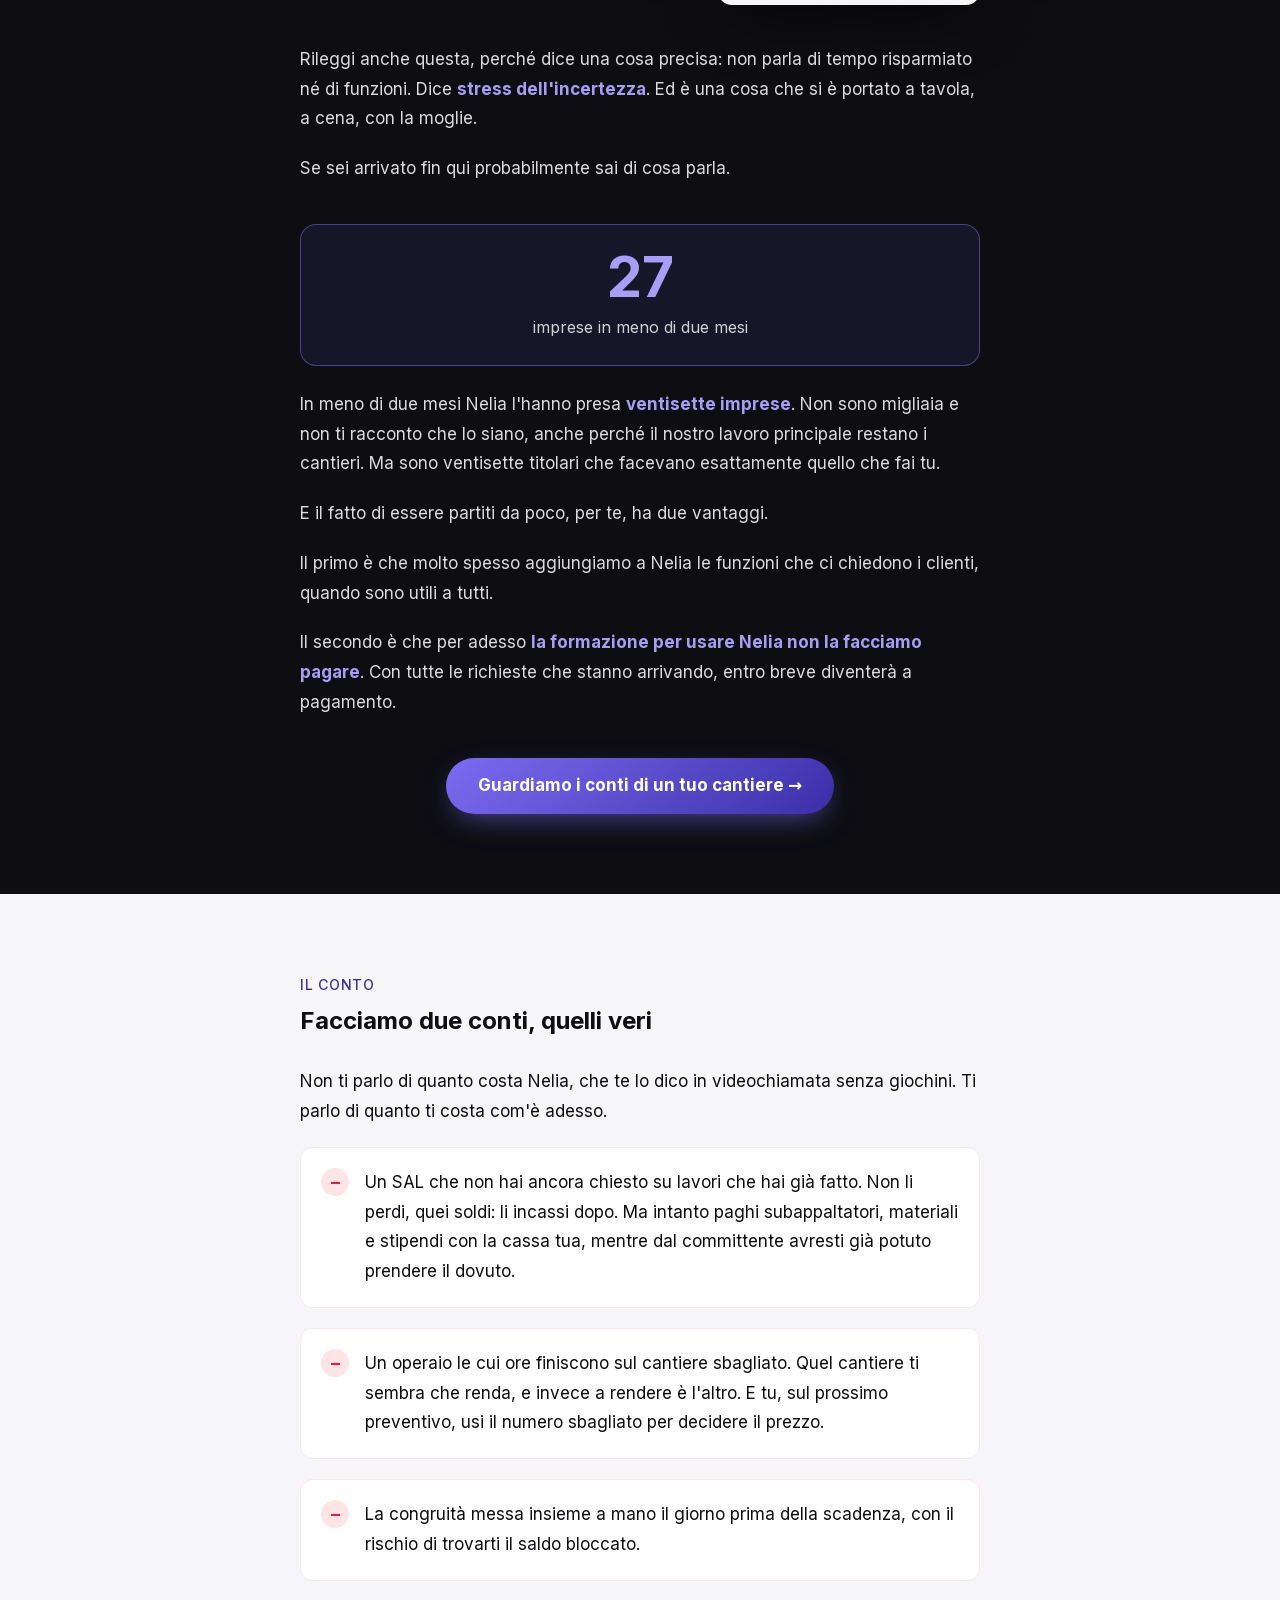
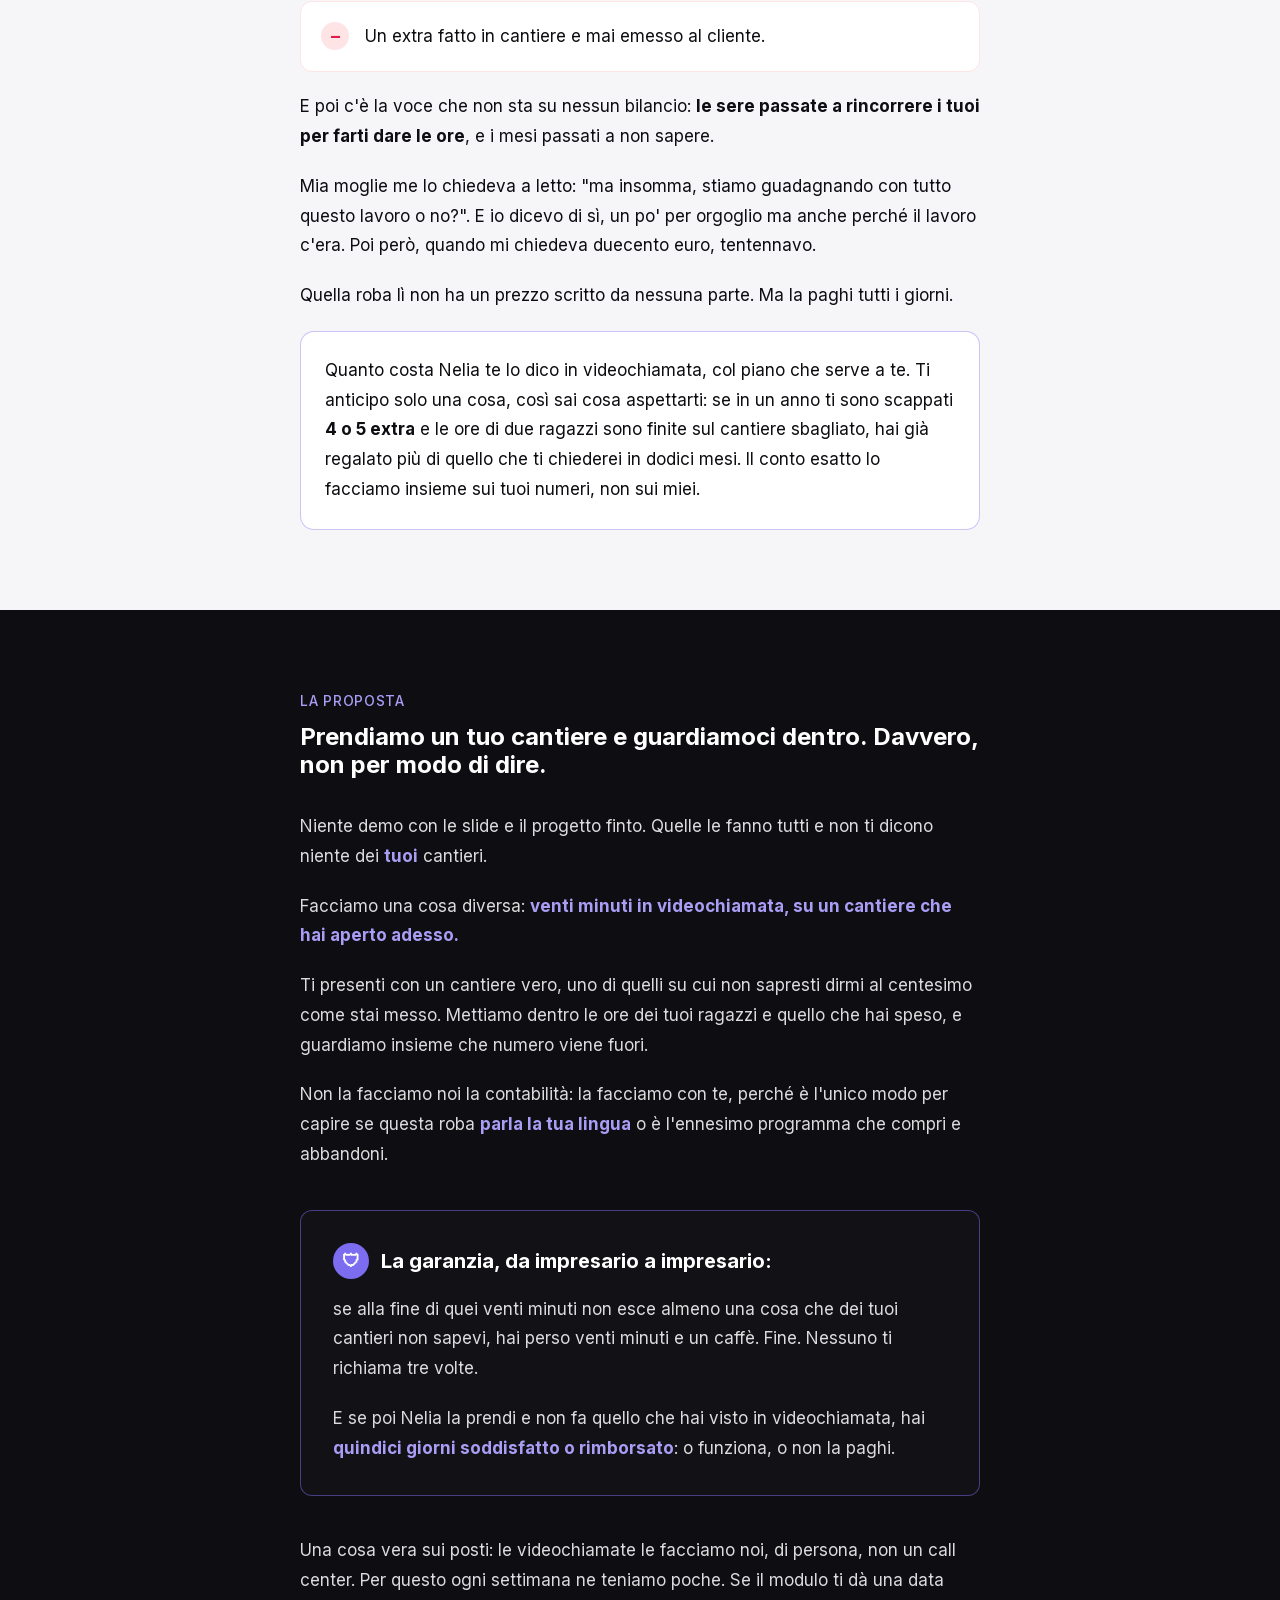
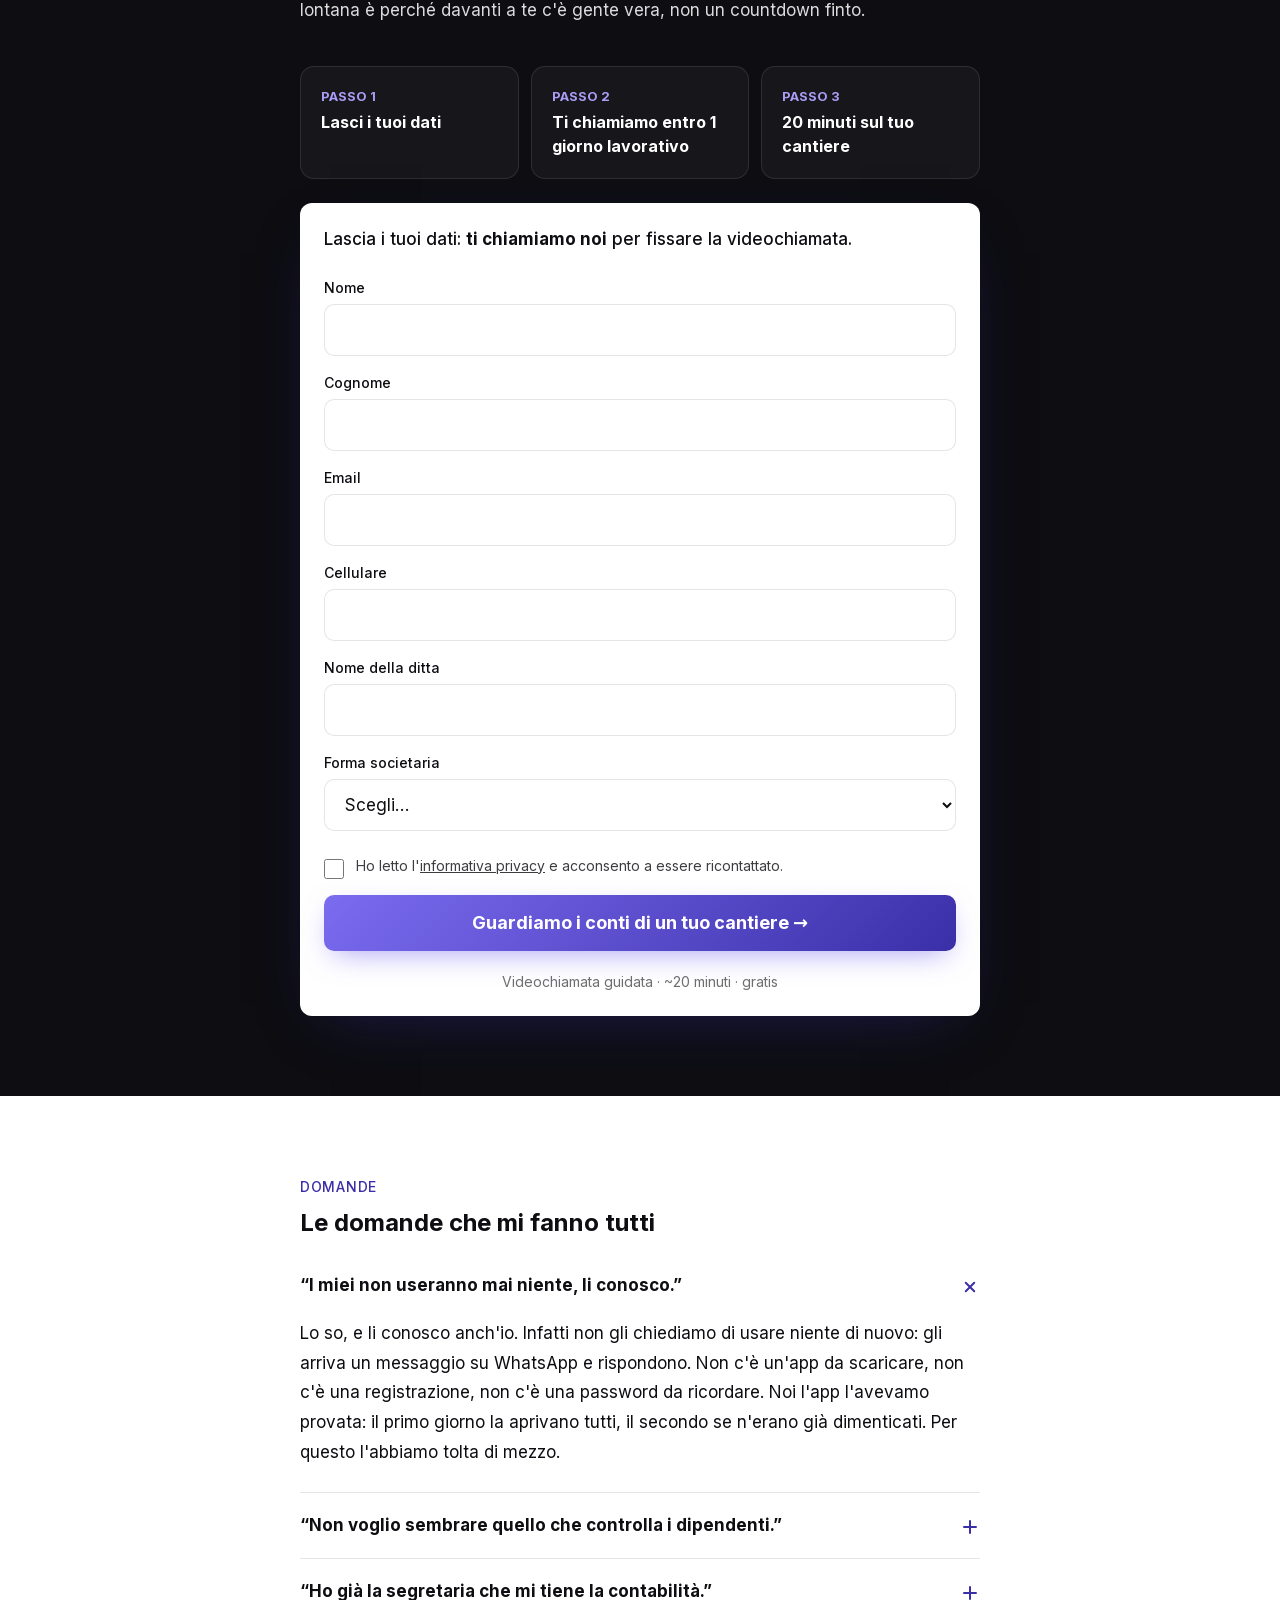
==== commit 015d7d99: "Pagina più scorrevole (render 2 approvato): etichette, titolo corto, 60% contro acconto, schede cong" ====
--- a/index.html
+++ b/index.html
@@ -5,7 +5,7 @@
 <meta name="viewport" content="width=device-width, initial-scale=1">
 <title>Nelia - Quanto ti è costato oggi ogni cantiere?</title>
 <meta name="author" content="Nelia">
-<meta name="description" content="Le ore dei tuoi ragazzi arrivano rispondendo a un messaggio WhatsApp e diventano da sole il costo di quel cantiere. Prenota una sessione gratuita.">
+<meta name="description" content="Le ore dei tuoi ragazzi arrivano rispondendo a un messaggio WhatsApp e diventano da sole il costo di quel cantiere. Prenota una videochiamata gratuita.">
 <meta property="og:type" content="website">
 <meta property="og:title" content="Nelia - Quanto ti è costato oggi ogni cantiere?">
 <meta property="og:description" content="Le ore dei tuoi ragazzi arrivano rispondendo a un messaggio WhatsApp e diventano da sole il costo di quel cantiere.">
@@ -33,9 +33,10 @@
   <section class="px-5 py-12 md:py-20 bg-[#0D0D12] text-white">
     <div class="mx-auto grid max-w-[1100px] items-center gap-10 md:grid-cols-[1.1fr_0.9fr]">
       <div class="space-y-5 md:space-y-6">
-        <p class="text-[13px] font-medium uppercase tracking-wider text-white/60 md:text-[14px]">Per i titolari di imprese edili che le ore le raccolgono ancora a voce, su Excel o con un&#x27;app che i ragazzi hanno smesso di aprire.</p>
-        <h1 class="text-[30px] leading-[1.15] font-bold md:text-[44px] text-white"><span class="bg-nelia-gradient bg-clip-text text-transparent">Quanto ti è costato oggi ogni cantiere?</span> Se per rispondere devi aspettare la fine dei lavori, il problema non sei tu: è che ti hanno fatto comprare strumenti che funzionano solo se lavori tu.</h1>
-        <div class="md:hidden mx-auto w-[94%] overflow-hidden rounded-[16px] shadow-[0_30px_80px_-30px_rgba(123,108,240,0.5)] ring-1 ring-white/10">
+        <p class="text-[13px] font-medium uppercase tracking-wider text-white/60 md:text-[14px]">Per i titolari di imprese edili che le ore le raccolgono ancora a voce, su Excel o con un&#x27;app che gli operai hanno smesso di aprire.</p>
+        <h1 class="text-[30px] leading-[1.15] font-bold md:text-[44px] text-white"><span class="bg-nelia-gradient bg-clip-text text-transparent">Quanto ti è costato oggi ogni cantiere?</span></h1>
+        <p class="text-[20px] font-semibold leading-[1.3] text-white md:text-[26px]">Se per rispondere devi aspettare la fine dei lavori, il problema non sei tu: è che ti hanno fatto comprare strumenti che funzionano solo se lavori tu.</p>
+        <div class="md:hidden mx-auto w-[62%] overflow-hidden rounded-[16px] shadow-[0_30px_80px_-30px_rgba(123,108,240,0.5)] ring-1 ring-white/10">
           <div class="relative w-full" style="padding-top:177.78%">
             <iframe src="https://player.vimeo.com/video/1214076964?title=0&amp;byline=0&amp;portrait=0" title="Nelia — video di presentazione" class="absolute inset-0 h-full w-full" frameborder="0" allow="autoplay; fullscreen; picture-in-picture" allowfullscreen></iframe>
           </div>
@@ -64,11 +65,22 @@
   </section>
   <section id="lead" class="px-5 py-12 md:py-20 bg-white">
     <div class="mx-auto w-full max-w-[680px]">
+      <p class="mb-3 text-[13px] font-medium uppercase tracking-wider text-[#3B2FA8] md:text-[14px]">La mia storia</p>
       <h2 class="text-[24px] leading-[1.2] font-bold md:text-[32px] mb-8 text-[#0D0D12]">Dovevo pagare il 60% al subappaltatore, ma in cassa avevo solo l'acconto. E non perché mancassero i soldi.</h2>
         <div class="text-[17px] leading-[1.75] md:text-[18px] space-y-5 md:space-y-6">
           <p>Ti racconto una cosa che mi è costata parecchio, e non per colpa di un cliente che non pagava.</p>
+<figure class="mx-auto w-[55%] max-w-[300px]">
+          <div class="overflow-hidden rounded-[16px] shadow-[0_20px_50px_-20px_rgba(13,13,18,0.35)]">
+            <img src="assets/hero-nelia.jpg" alt="Max Cambria, titolare di impresa edile, in cantiere" class="h-auto w-full object-cover"/>
+          </div>
+          <figcaption class="mt-3 text-center text-[13px] leading-snug text-[#0D0D12]/55 md:text-[14px]">Max Cambria, titolare di Impresia S.r.l. e dello showroom di Lissone</figcaption>
+        </figure>
           <p>Arriva la fattura di un mio subappaltatore. Giusta, per carità: aveva maturato la sua percentuale, perché i lavori li aveva fatti davvero.</p>
           <p>Il problema era dall'altra parte. Da quel cantiere io avevo incassato <strong>solo l'acconto iniziale</strong>. Il mio subappaltatore mi mandava la fattura del 60%, quando io non avevo ancora emesso nemmeno quella del 30%.</p>
+          <div class="grid grid-cols-2 gap-3">
+            <div class="rounded-[14px] border border-[#FFE4E6] bg-[#FFF5F5] p-5 text-center"><div class="text-[40px] font-bold leading-none text-[#E11D48]">60%</div><div class="mt-2 text-[14px] leading-snug text-[#0D0D12]/70">la fattura del mio subappaltatore</div></div>
+            <div class="rounded-[14px] border border-black/10 bg-[#F6F6F9] p-5 text-center"><div class="text-[22px] font-bold leading-[1.1] text-[#0D0D12] md:text-[26px]">Solo l'acconto</div><div class="mt-2 text-[14px] leading-snug text-[#0D0D12]/70">quello che avevo incassato io</div></div>
+          </div>
           <p>E attenzione, non perché non fossimo al trenta. <strong>Al trenta c'eravamo arrivati da un pezzo, forse venti giorni prima…</strong></p>
           <p>Non l'avevo mandato perché non avevo ancora avuto il tempo di fare la contabilità di quel cantiere. Quei lavori li avevo già fatti, erano già maturati, erano già soldi miei. Ma non essendo scritti da nessuna parte, non li avevo chiesti.</p>
           <p>Quindi mi sono ritrovato a dover pagare un subappaltatore con in cassa solo l'acconto, su un lavoro dove <strong>avrei già potuto incassare molto di più</strong>.</p>
@@ -84,21 +96,17 @@
           <p><strong class="text-[19px] leading-snug text-[#3B2FA8] md:text-[20px]">Non sapevo quanto, su quel cantiere lì, avessi già speso. E quanto ci stessi guadagnando.</strong></p>
           <p>E quando non lo sai, ogni uscita la vivi come una perdita. Anche quando stai guadagnando.</p>
           <p>Ma il materiale, almeno, una fattura ce l'ha. C'è una cosa che non lascia nessuna traccia, ed è quella che ti costa di più.</p>
-          <p><strong>Le ore dei tuoi ragazzi.</strong></p>
+          <p class="text-[24px] font-bold leading-[1.2] text-[#3B2FA8] md:text-[30px]">Le ore dei tuoi ragazzi.</p>
           <p>Quelle non arrivano in PDF. Quelle te le devi andare a prendere, uno per uno, la sera, al telefono. E quello che ti dicono è quello che si ricordano.</p>
           <p>E spesso devi chiederglielo due o tre volte, perché la sera nel gruppo le ore non le mandava nessuno. Eppure l'avevo messa come regola.</p>
           <p>E guarda che io il problema ce l'ho moltiplicato, non diviso: oltre all'impresa ho uno showroom di materiali edili in centro a Lissone, e ne stiamo aprendo un secondo ad Arcore. Fornitori, acquisti e uscite su più fronti tutti i giorni. Se non tieni i conti attaccati a dove nascono, ti si mescola tutto nel giro di una settimana.</p>
         </div>
-        <figure class="mx-auto mt-10 w-[70%] max-w-[420px] md:w-full">
-          <div class="overflow-hidden rounded-[16px] shadow-[0_20px_50px_-20px_rgba(13,13,18,0.35)]">
-            <img src="assets/hero-nelia.jpg" alt="Max Cambria, titolare di impresa edile, in cantiere" class="h-auto w-full object-cover"/>
-          </div>
-          <figcaption class="mt-3 text-center text-[13px] leading-snug text-[#0D0D12]/55 md:text-[14px]">Max Cambria, titolare di Impresia S.r.l. e dello showroom di Lissone</figcaption>
-        </figure>
+        
     </div>
   </section>
   <section class="px-5 py-12 md:py-20 bg-[#F6F6F9]">
     <div class="mx-auto w-full max-w-[680px]">
+      <p class="mb-3 text-[13px] font-medium uppercase tracking-wider text-[#3B2FA8] md:text-[14px]">Il problema</p>
       <h2 class="text-[24px] leading-[1.2] font-bold md:text-[32px] mb-8 text-[#0D0D12]">Hai già comprato l'app per le ore. Quanto è durata, due giorni?</h2>
         <div class="text-[17px] leading-[1.75] md:text-[18px] space-y-5 md:space-y-6">
           <p>Prima di tutto: hai ragione tu. Non è che non ci hai provato.</p>
@@ -189,11 +197,17 @@
   </section>
   <section class="px-5 py-12 md:py-20 bg-white">
     <div class="mx-auto w-full max-w-[680px]">
-      <h2 class="text-[24px] leading-[1.2] font-bold md:text-[32px] mb-8 text-[#0D0D12]">E a fine mese la congruità è già fatta, divisa cantiere per cantiere.</h2>
+      <p class="mb-3 text-[13px] font-medium uppercase tracking-wider text-[#3B2FA8] md:text-[14px]">A fine mese</p>
+      <h2 class="text-[24px] leading-[1.2] font-bold md:text-[32px] mb-8 text-[#0D0D12]">E a fine mese le ore per la congruità sono già divise, cantiere per cantiere.</h2>
         <div class="text-[17px] leading-[1.75] md:text-[18px] space-y-5 md:space-y-6">
           <p>Questa è la parte che di solito nessuno racconta, e secondo me è quella che vale di più.</p>
-          <p>Tutte quelle ore non restano lì a fare numero. A fine mese le presenze sono già pronte in PDF e in Excel, da mandare al consulente del lavoro senza che nessuno debba ricopiarle.</p>
-          <p>E ci trovi anche <strong>le ore già divise cantiere per cantiere</strong>, nel formato che ti serve quando devi portare la congruità in Cassa Edile. Se poi ti serve controllare qualcosa, le hai tutte in una pagina sola.</p>
+          
+          <p>Tutte quelle ore non restano lì a fare numero.</p>
+          <div class="grid gap-3 md:grid-cols-2">
+            <div class="rounded-[14px] border border-black/10 bg-[#F6F6F9] p-5"><div class="text-[26px]">📄</div><div class="mt-2 font-bold">Le presenze</div><div class="mt-1 text-[15px] leading-snug text-[#0D0D12]/70">A fine mese le presenze sono già pronte in PDF e in Excel, da mandare al consulente del lavoro senza che nessuno debba ricopiarle.</div></div>
+            <div class="rounded-[14px] border border-black/10 bg-[#F6F6F9] p-5"><div class="text-[26px]">🏗️</div><div class="mt-2 font-bold">La congruità</div><div class="mt-1 text-[15px] leading-snug text-[#0D0D12]/70">E ci trovi anche <strong>le ore già divise cantiere per cantiere</strong>, nel formato che ti serve quando devi portare la congruità in Cassa Edile.</div></div>
+          </div>
+          <p>Se poi ti serve controllare qualcosa, le hai tutte in una pagina sola.</p>
           <p>E qui te lo dico da impresario, non da venditore: la congruità non è una scartoffia che rimandi.</p>
           <div class="rounded-[14px] border border-amber-300 bg-amber-50 p-6 space-y-4"><p class="m-0 text-[13px] font-bold uppercase tracking-wider text-amber-700">⚠ Da sapere sulla congruità</p><p>Su ogni lavoro privato dai settantamila euro in su, e su tutti i pubblici, l'attestazione serve <strong>prima del saldo</strong>.</p>
           <p>E se l'incidenza della manodopera non arriva all'indice minimo, succede una cosa semplice e cara: o <strong>versi tu la differenza dei contributi</strong>, o il saldo non te lo danno. Senza contare che il committente, che rischia una sanzione se paga lo stesso, te la verrà a chiedere lui.</p></div>
@@ -250,9 +264,10 @@
   </section>
   <section class="px-5 py-12 md:py-20 bg-[#F6F6F9]">
     <div class="mx-auto w-full max-w-[680px]">
+      <p class="mb-3 text-[13px] font-medium uppercase tracking-wider text-[#3B2FA8] md:text-[14px]">Il conto</p>
       <h2 class="text-[24px] leading-[1.2] font-bold md:text-[32px] mb-8 text-[#0D0D12]">Facciamo due conti, quelli veri</h2>
         <div class="text-[17px] leading-[1.75] md:text-[18px] space-y-5 md:space-y-6">
-          <p>Non ti parlo di quanto costa Nelia, che te lo dico in sessione senza giochini. Ti parlo di quanto ti costa com'è adesso.</p>
+          <p>Non ti parlo di quanto costa Nelia, che te lo dico in videochiamata senza giochini. Ti parlo di quanto ti costa com'è adesso.</p>
           <div class="flex gap-4 rounded-[12px] border border-[#FFE4E6] bg-white p-5"><span class="flex h-7 w-7 shrink-0 items-center justify-center rounded-full bg-[#FFE4E6] text-[18px] font-bold text-[#E11D48]">−</span><p class="m-0">Un SAL che non hai ancora chiesto su lavori che hai già fatto. Non li perdi, quei soldi: li incassi dopo. Ma intanto paghi subappaltatori, materiali e stipendi con la cassa tua, mentre dal committente avresti già potuto prendere il dovuto.</p></div>
           <div class="flex gap-4 rounded-[12px] border border-[#FFE4E6] bg-white p-5"><span class="flex h-7 w-7 shrink-0 items-center justify-center rounded-full bg-[#FFE4E6] text-[18px] font-bold text-[#E11D48]">−</span><p class="m-0">Un operaio le cui ore finiscono sul cantiere sbagliato. Quel cantiere ti sembra che renda, e invece a rendere è l'altro. E tu, sul prossimo preventivo, usi il numero sbagliato per decidere il prezzo.</p></div>
           <div class="flex gap-4 rounded-[12px] border border-[#FFE4E6] bg-white p-5"><span class="flex h-7 w-7 shrink-0 items-center justify-center rounded-full bg-[#FFE4E6] text-[18px] font-bold text-[#E11D48]">−</span><p class="m-0">La congruità messa insieme a mano il giorno prima della scadenza, con il rischio di trovarti il saldo bloccato.</p></div>
@@ -260,12 +275,13 @@
           <p>E poi c'è la voce che non sta su nessun bilancio: <strong>le sere passate a rincorrere i tuoi per farti dare le ore</strong>, e i mesi passati a non sapere.</p>
           <p>Mia moglie me lo chiedeva a letto: "ma insomma, stiamo guadagnando con tutto questo lavoro o no?". E io dicevo di sì, un po' per orgoglio ma anche perché il lavoro c'era. Poi però, quando mi chiedeva duecento euro, tentennavo.</p>
           <p>Quella roba lì non ha un prezzo scritto da nessuna parte. Ma la paghi tutti i giorni.</p>
-          <p>Quanto costa Nelia te lo dico in sessione, col piano che serve a te. Ti anticipo solo una cosa, così sai cosa aspettarti: se in un anno ti sono scappati <strong>4 o 5 extra</strong> e le ore di due ragazzi sono finite sul cantiere sbagliato, hai già regalato più di quello che ti chiederei in dodici mesi. Il conto esatto lo facciamo insieme sui tuoi numeri, non sui miei.</p>
+          <div class="rounded-[14px] border border-[#7B6CF0]/40 bg-white p-6"><p>Quanto costa Nelia te lo dico in videochiamata, col piano che serve a te. Ti anticipo solo una cosa, così sai cosa aspettarti: se in un anno ti sono scappati <strong>4 o 5 extra</strong> e le ore di due ragazzi sono finite sul cantiere sbagliato, hai già regalato più di quello che ti chiederei in dodici mesi. Il conto esatto lo facciamo insieme sui tuoi numeri, non sui miei.</p></div>
         </div>
     </div>
   </section>
   <section id="offerta" class="px-5 py-12 md:py-20 bg-[#0D0D12] text-white">
     <div class="mx-auto w-full max-w-[680px]">
+      <p class="mb-3 text-[13px] font-medium uppercase tracking-wider text-[#A99DF5] md:text-[14px]">La proposta</p>
       <h2 class="text-[24px] leading-[1.2] font-bold md:text-[32px] mb-8 text-white">Prendiamo un tuo cantiere e guardiamoci dentro. Davvero, non per modo di dire.</h2>
         <div class="text-[17px] leading-[1.75] md:text-[18px] space-y-5 md:space-y-6 text-white/85">
           <p>Niente demo con le slide e il progetto finto. Quelle le fanno tutti e non ti dicono niente dei <strong class="text-[#A99DF5]">tuoi</strong> cantieri.</p>
@@ -277,11 +293,11 @@
           <p class="mb-4 flex items-center gap-3 text-[18px] font-bold text-white md:text-[20px]"><span class="flex h-9 w-9 items-center justify-center rounded-full bg-[#7B6CF0] text-[18px]">🛡</span>La garanzia, da impresario a impresario:</p>
         <div class="text-[17px] leading-[1.75] md:text-[18px] space-y-5 md:space-y-6 text-white/85">
           <p>se alla fine di quei venti minuti non esce almeno una cosa che dei tuoi cantieri non sapevi, hai perso venti minuti e un caffè. Fine. Nessuno ti richiama tre volte.</p>
-          <p>E se poi Nelia la prendi e non fa quello che hai visto in sessione, hai <strong class="text-[#A99DF5]">quindici giorni soddisfatto o rimborsato</strong>: o funziona, o non la paghi.</p>
+          <p>E se poi Nelia la prendi e non fa quello che hai visto in videochiamata, hai <strong class="text-[#A99DF5]">quindici giorni soddisfatto o rimborsato</strong>: o funziona, o non la paghi.</p>
         </div>
         </div>
         <div class="text-[17px] leading-[1.75] md:text-[18px] space-y-5 md:space-y-6 text-white/85">
-          <p>Una cosa vera sui posti: le sessioni le facciamo noi, di persona, non un call center. Per questo ogni settimana ne teniamo poche. Se il modulo ti dà una data lontana è perché davanti a te c'è gente vera, non un countdown finto.</p>
+          <p>Una cosa vera sui posti: le videochiamate le facciamo noi, di persona, non un call center. Per questo ogni settimana ne teniamo poche. Se il modulo ti dà una data lontana è perché davanti a te c'è gente vera, non un countdown finto.</p>
         </div>
         <div class="mt-10 grid gap-3 md:grid-cols-3">
           <div class="rounded-[14px] border border-white/10 bg-white/[0.04] p-5"><div class="text-[13px] font-bold text-[#A99DF5]">PASSO 1</div><div class="mt-1 font-bold">Lasci i tuoi dati</div></div>
@@ -343,6 +359,7 @@
   </section>
   <section class="px-5 py-12 md:py-20 bg-white">
     <div class="mx-auto w-full max-w-[680px]">
+      <p class="mb-3 text-[13px] font-medium uppercase tracking-wider text-[#3B2FA8] md:text-[14px]">Domande</p>
       <h2 class="text-[24px] leading-[1.2] font-bold md:text-[32px] mb-4 text-[#0D0D12]">Le domande che mi fanno tutti</h2>
         <div class="mt-4">
           <div class="border-b border-black/10">
@@ -386,7 +403,7 @@
               </span>
             </button>
             <div hidden class="text-[17px] leading-[1.75] md:text-[18px] pb-6 space-y-5 md:space-y-6">
-              <p>Per chi è in cantiere è rispondere a un messaggio. Per te è una pagina dove ci sono tutte le ore. È il motivo per cui la sessione dura venti minuti e non è un corso di formazione.</p>
+              <p>Per chi è in cantiere è rispondere a un messaggio. Per te è una pagina dove ci sono tutte le ore. È il motivo per cui la videochiamata dura venti minuti e non è un corso di formazione.</p>
             </div>
           </div>
           <div class="border-b border-black/10">
@@ -397,7 +414,7 @@
               </span>
             </button>
             <div hidden class="text-[17px] leading-[1.75] md:text-[18px] pb-6 space-y-5 md:space-y-6">
-              <p>Te lo dico in sessione, col piano che serve a te e senza giochini. Ti anticipo solo che non è il più economico sul mercato e non vuole esserlo.</p>
+              <p>Te lo dico in videochiamata, col piano che serve a te e senza giochini. Ti anticipo solo che non è il più economico sul mercato e non vuole esserlo.</p>
             </div>
           </div>
           <div class="border-b border-black/10">
@@ -486,7 +503,7 @@
 });
 // Barra fissa sul telefono: compare dalla sezione offerta in giu'.
 (function () {
-  var s = document.getElementById('offerta'), barra = document.getElementById('barra-fissa');
+  var s = document.getElementById('lead'), barra = document.getElementById('barra-fissa');
   if (!s || !barra || !('IntersectionObserver' in window)) return;
   new IntersectionObserver(function (es) {
     es.forEach(function (e) {
--- a/assets/extra.css
+++ b/assets/extra.css
@@ -1,2 +1,2 @@
 /*! tailwindcss v4.2.4 | MIT License | https://tailwindcss.com */
-@layer properties{@supports (((-webkit-hyphens:none)) and (not (margin-trim:inline))) or ((-moz-orient:inline) and (not (color:rgb(from red r g b)))){*,:before,:after,::backdrop{--tw-translate-x:0;--tw-translate-y:0;--tw-translate-z:0;--tw-space-y-reverse:0;--tw-border-style:solid;--tw-leading:initial;--tw-font-weight:initial;--tw-tracking:initial;--tw-shadow:0 0 #0000;--tw-shadow-color:initial;--tw-shadow-alpha:100%;--tw-inset-shadow:0 0 #0000;--tw-inset-shadow-color:initial;--tw-inset-shadow-alpha:100%;--tw-ring-color:initial;--tw-ring-shadow:0 0 #0000;--tw-inset-ring-color:initial;--tw-inset-ring-shadow:0 0 #0000;--tw-ring-inset:initial;--tw-ring-offset-width:0px;--tw-ring-offset-color:#fff;--tw-ring-offset-shadow:0 0 #0000}}}@layer theme{:root,:host{--color-amber-50:oklch(98.7% .022 95.277);--color-amber-300:oklch(87.9% .169 91.605);--color-amber-700:oklch(55.5% .163 48.998);--color-white:#fff;--spacing:.25rem;--font-weight-medium:500;--font-weight-bold:700;--tracking-wider:.05em}}@layer base,components;@layer utilities{.absolute{position:absolute}.relative{position:relative}.-top-3{top:calc(var(--spacing) * -3)}.left-1\/2{left:50%}.z-10{z-index:10}.m-0{margin:calc(var(--spacing) * 0)}.mx-auto{margin-inline:auto}.my-8{margin-block:calc(var(--spacing) * 8)}.mt-1{margin-top:calc(var(--spacing) * 1)}.mt-2{margin-top:calc(var(--spacing) * 2)}.mt-3{margin-top:calc(var(--spacing) * 3)}.mt-6{margin-top:calc(var(--spacing) * 6)}.mt-8{margin-top:calc(var(--spacing) * 8)}.mt-10{margin-top:calc(var(--spacing) * 10)}.mb-3{margin-bottom:calc(var(--spacing) * 3)}.mb-4{margin-bottom:calc(var(--spacing) * 4)}.mb-6{margin-bottom:calc(var(--spacing) * 6)}.flex{display:flex}.grid{display:grid}.inline-flex{display:inline-flex}.h-7{height:calc(var(--spacing) * 7)}.h-9{height:calc(var(--spacing) * 9)}.h-\[56px\]{height:56px}.w-7{width:calc(var(--spacing) * 7)}.w-9{width:calc(var(--spacing) * 9)}.w-full{width:100%}.max-w-\[340px\]{max-width:340px}.max-w-\[560px\]{max-width:560px}.max-w-\[680px\]{max-width:680px}.max-w-\[760px\]{max-width:760px}.shrink-0{flex-shrink:0}.-translate-x-1\/2{--tw-translate-x:calc(calc(1 / 2 * 100%) * -1);translate:var(--tw-translate-x) var(--tw-translate-y)}.items-center{align-items:center}.justify-center{justify-content:center}.gap-3{gap:calc(var(--spacing) * 3)}.gap-4{gap:calc(var(--spacing) * 4)}:where(.space-y-3>:not(:last-child)){--tw-space-y-reverse:0;margin-block-start:calc(calc(var(--spacing) * 3) * var(--tw-space-y-reverse));margin-block-end:calc(calc(var(--spacing) * 3) * calc(1 - var(--tw-space-y-reverse)))}:where(.space-y-4>:not(:last-child)){--tw-space-y-reverse:0;margin-block-start:calc(calc(var(--spacing) * 4) * var(--tw-space-y-reverse));margin-block-end:calc(calc(var(--spacing) * 4) * calc(1 - var(--tw-space-y-reverse)))}:where(.space-y-5>:not(:last-child)){--tw-space-y-reverse:0;margin-block-start:calc(calc(var(--spacing) * 5) * var(--tw-space-y-reverse));margin-block-end:calc(calc(var(--spacing) * 5) * calc(1 - var(--tw-space-y-reverse)))}.rounded-\[12px\]{border-radius:12px}.rounded-\[14px\]{border-radius:14px}.rounded-\[16px\]{border-radius:16px}.rounded-full{border-radius:3.40282e38px}.border{border-style:var(--tw-border-style);border-width:1px}.border-y{border-block-style:var(--tw-border-style);border-block-width:1px}.border-l-4{border-left-style:var(--tw-border-style);border-left-width:4px}.border-\[\#7B6CF0\]{border-color:#7b6cf0}.border-\[\#7B6CF0\]\/40{border-color:oklab(61.2587% .047513 -.18517/.4)}.border-\[\#7B6CF0\]\/50{border-color:oklab(61.2587% .047513 -.18517/.5)}.border-\[\#FFE4E6\]{border-color:#ffe4e6}.border-amber-300{border-color:var(--color-amber-300)}.border-white\/10{border-color:#ffffff1a}@supports (color:color-mix(in lab, red, red)){.border-white\/10{border-color:color-mix(in oklab, var(--color-white) 10%, transparent)}}.bg-\[\#0D0D12\]{background-color:#0d0d12}.bg-\[\#7B6CF0\]{background-color:#7b6cf0}.bg-\[\#7B6CF0\]\/10{background-color:oklab(61.2587% .047513 -.18517/.1)}.bg-\[\#A99DF5\]{background-color:#a99df5}.bg-\[\#FFE4E6\]{background-color:#ffe4e6}.bg-amber-50{background-color:var(--color-amber-50)}.bg-white{background-color:var(--color-white)}.bg-white\/\[0\.04\]{background-color:#ffffff0a}@supports (color:color-mix(in lab, red, red)){.bg-white\/\[0\.04\]{background-color:color-mix(in oklab, var(--color-white) 4%, transparent)}}.bg-white\/\[0\.05\]{background-color:#ffffff0d}@supports (color:color-mix(in lab, red, red)){.bg-white\/\[0\.05\]{background-color:color-mix(in oklab, var(--color-white) 5%, transparent)}}.bg-clip-text{-webkit-background-clip:text;background-clip:text}.p-5{padding:calc(var(--spacing) * 5)}.p-6{padding:calc(var(--spacing) * 6)}.px-3{padding-inline:calc(var(--spacing) * 3)}.px-5{padding-inline:calc(var(--spacing) * 5)}.px-8{padding-inline:calc(var(--spacing) * 8)}.py-1{padding-block:calc(var(--spacing) * 1)}.py-6{padding-block:calc(var(--spacing) * 6)}.py-12{padding-block:calc(var(--spacing) * 12)}.pl-6{padding-left:calc(var(--spacing) * 6)}.text-center{text-align:center}.text-\[13px\]{font-size:13px}.text-\[14px\]{font-size:14px}.text-\[15px\]{font-size:15px}.text-\[16px\]{font-size:16px}.text-\[17px\]{font-size:17px}.text-\[18px\]{font-size:18px}.text-\[19px\]{font-size:19px}.text-\[20px\]{font-size:20px}.text-\[24px\]{font-size:24px}.text-\[28px\]{font-size:28px}.text-\[56px\]{font-size:56px}.leading-\[1\.2\]{--tw-leading:1.2;line-height:1.2}.leading-\[1\.3\]{--tw-leading:1.3;line-height:1.3}.leading-\[1\.35\]{--tw-leading:1.35;line-height:1.35}.leading-\[1\.55\]{--tw-leading:1.55;line-height:1.55}.leading-none{--tw-leading:1;line-height:1}.font-bold{--tw-font-weight:var(--font-weight-bold);font-weight:var(--font-weight-bold)}.font-medium{--tw-font-weight:var(--font-weight-medium);font-weight:var(--font-weight-medium)}.tracking-\[0\.2em\]{--tw-tracking:.2em;letter-spacing:.2em}.tracking-wider{--tw-tracking:var(--tracking-wider);letter-spacing:var(--tracking-wider)}.whitespace-nowrap{white-space:nowrap}.text-\[\#0D0D12\]{color:#0d0d12}.text-\[\#A99DF5\]{color:#a99df5}.text-\[\#E11D48\]{color:#e11d48}.text-amber-700{color:var(--color-amber-700)}.text-transparent{color:#0000}.text-white{color:var(--color-white)}.text-white\/60{color:#fff9}@supports (color:color-mix(in lab, red, red)){.text-white\/60{color:color-mix(in oklab, var(--color-white) 60%, transparent)}}.text-white\/80{color:#fffc}@supports (color:color-mix(in lab, red, red)){.text-white\/80{color:color-mix(in oklab, var(--color-white) 80%, transparent)}}.text-white\/85{color:#ffffffd9}@supports (color:color-mix(in lab, red, red)){.text-white\/85{color:color-mix(in oklab, var(--color-white) 85%, transparent)}}.uppercase{text-transform:uppercase}.italic{font-style:italic}.shadow-\[0_10px_30px_-10px_rgba\(123\,108\,240\,0\.7\)\]{--tw-shadow:0 10px 30px -10px var(--tw-shadow-color,#7b6cf0b3);box-shadow:var(--tw-inset-shadow), var(--tw-inset-ring-shadow), var(--tw-ring-offset-shadow), var(--tw-ring-shadow), var(--tw-shadow)}@media (min-width:48rem){.md\:grid-cols-3{grid-template-columns:repeat(3,minmax(0,1fr))}.md\:py-16{padding-block:calc(var(--spacing) * 16)}.md\:py-20{padding-block:calc(var(--spacing) * 20)}.md\:text-\[14px\]{font-size:14px}.md\:text-\[20px\]{font-size:20px}.md\:text-\[24px\]{font-size:24px}.md\:text-\[28px\]{font-size:28px}.md\:text-\[40px\]{font-size:40px}}}@property --tw-translate-x{syntax:"*";inherits:false;initial-value:0}@property --tw-translate-y{syntax:"*";inherits:false;initial-value:0}@property --tw-translate-z{syntax:"*";inherits:false;initial-value:0}@property --tw-space-y-reverse{syntax:"*";inherits:false;initial-value:0}@property --tw-border-style{syntax:"*";inherits:false;initial-value:solid}@property --tw-leading{syntax:"*";inherits:false}@property --tw-font-weight{syntax:"*";inherits:false}@property --tw-tracking{syntax:"*";inherits:false}@property --tw-shadow{syntax:"*";inherits:false;initial-value:0 0 #0000}@property --tw-shadow-color{syntax:"*";inherits:false}@property --tw-shadow-alpha{syntax:"<percentage>";inherits:false;initial-value:100%}@property --tw-inset-shadow{syntax:"*";inherits:false;initial-value:0 0 #0000}@property --tw-inset-shadow-color{syntax:"*";inherits:false}@property --tw-inset-shadow-alpha{syntax:"<percentage>";inherits:false;initial-value:100%}@property --tw-ring-color{syntax:"*";inherits:false}@property --tw-ring-shadow{syntax:"*";inherits:false;initial-value:0 0 #0000}@property --tw-inset-ring-color{syntax:"*";inherits:false}@property --tw-inset-ring-shadow{syntax:"*";inherits:false;initial-value:0 0 #0000}@property --tw-ring-inset{syntax:"*";inherits:false}@property --tw-ring-offset-width{syntax:"<length>";inherits:false;initial-value:0}@property --tw-ring-offset-color{syntax:"*";inherits:false;initial-value:#fff}@property --tw-ring-offset-shadow{syntax:"*";inherits:false;initial-value:0 0 #0000}+@layer properties{@supports (((-webkit-hyphens:none)) and (not (margin-trim:inline))) or ((-moz-orient:inline) and (not (color:rgb(from red r g b)))){*,:before,:after,::backdrop{--tw-translate-x:0;--tw-translate-y:0;--tw-translate-z:0;--tw-space-y-reverse:0;--tw-border-style:solid;--tw-leading:initial;--tw-font-weight:initial;--tw-tracking:initial;--tw-shadow:0 0 #0000;--tw-shadow-color:initial;--tw-shadow-alpha:100%;--tw-inset-shadow:0 0 #0000;--tw-inset-shadow-color:initial;--tw-inset-shadow-alpha:100%;--tw-ring-color:initial;--tw-ring-shadow:0 0 #0000;--tw-inset-ring-color:initial;--tw-inset-ring-shadow:0 0 #0000;--tw-ring-inset:initial;--tw-ring-offset-width:0px;--tw-ring-offset-color:#fff;--tw-ring-offset-shadow:0 0 #0000}}}@layer theme{:root,:host{--color-amber-50:oklch(98.7% .022 95.277);--color-amber-300:oklch(87.9% .169 91.605);--color-amber-700:oklch(55.5% .163 48.998);--color-black:#000;--color-white:#fff;--spacing:.25rem;--font-weight-medium:500;--font-weight-semibold:600;--font-weight-bold:700;--tracking-wider:.05em;--leading-snug:1.375}}@layer base,components;@layer utilities{.absolute{position:absolute}.relative{position:relative}.-top-3{top:calc(var(--spacing) * -3)}.left-1\/2{left:50%}.z-10{z-index:10}.m-0{margin:calc(var(--spacing) * 0)}.mx-auto{margin-inline:auto}.my-8{margin-block:calc(var(--spacing) * 8)}.mt-1{margin-top:calc(var(--spacing) * 1)}.mt-2{margin-top:calc(var(--spacing) * 2)}.mt-3{margin-top:calc(var(--spacing) * 3)}.mt-6{margin-top:calc(var(--spacing) * 6)}.mt-8{margin-top:calc(var(--spacing) * 8)}.mt-10{margin-top:calc(var(--spacing) * 10)}.mb-3{margin-bottom:calc(var(--spacing) * 3)}.mb-4{margin-bottom:calc(var(--spacing) * 4)}.mb-6{margin-bottom:calc(var(--spacing) * 6)}.flex{display:flex}.grid{display:grid}.inline-flex{display:inline-flex}.h-7{height:calc(var(--spacing) * 7)}.h-9{height:calc(var(--spacing) * 9)}.h-\[56px\]{height:56px}.w-7{width:calc(var(--spacing) * 7)}.w-9{width:calc(var(--spacing) * 9)}.w-\[55\%\]{width:55%}.w-\[62\%\]{width:62%}.w-\[70\%\]{width:70%}.w-\[94\%\]{width:94%}.w-full{width:100%}.max-w-\[300px\]{max-width:300px}.max-w-\[340px\]{max-width:340px}.max-w-\[420px\]{max-width:420px}.max-w-\[560px\]{max-width:560px}.max-w-\[680px\]{max-width:680px}.max-w-\[760px\]{max-width:760px}.shrink-0{flex-shrink:0}.-translate-x-1\/2{--tw-translate-x:calc(calc(1 / 2 * 100%) * -1);translate:var(--tw-translate-x) var(--tw-translate-y)}.grid-cols-2{grid-template-columns:repeat(2,minmax(0,1fr))}.items-center{align-items:center}.justify-center{justify-content:center}.gap-3{gap:calc(var(--spacing) * 3)}.gap-4{gap:calc(var(--spacing) * 4)}:where(.space-y-3>:not(:last-child)){--tw-space-y-reverse:0;margin-block-start:calc(calc(var(--spacing) * 3) * var(--tw-space-y-reverse));margin-block-end:calc(calc(var(--spacing) * 3) * calc(1 - var(--tw-space-y-reverse)))}:where(.space-y-4>:not(:last-child)){--tw-space-y-reverse:0;margin-block-start:calc(calc(var(--spacing) * 4) * var(--tw-space-y-reverse));margin-block-end:calc(calc(var(--spacing) * 4) * calc(1 - var(--tw-space-y-reverse)))}:where(.space-y-5>:not(:last-child)){--tw-space-y-reverse:0;margin-block-start:calc(calc(var(--spacing) * 5) * var(--tw-space-y-reverse));margin-block-end:calc(calc(var(--spacing) * 5) * calc(1 - var(--tw-space-y-reverse)))}.rounded-\[12px\]{border-radius:12px}.rounded-\[14px\]{border-radius:14px}.rounded-\[16px\]{border-radius:16px}.rounded-full{border-radius:3.40282e38px}.border{border-style:var(--tw-border-style);border-width:1px}.border-y{border-block-style:var(--tw-border-style);border-block-width:1px}.border-l-4{border-left-style:var(--tw-border-style);border-left-width:4px}.border-\[\#7B6CF0\]{border-color:#7b6cf0}.border-\[\#7B6CF0\]\/40{border-color:oklab(61.2587% .047513 -.18517/.4)}.border-\[\#7B6CF0\]\/50{border-color:oklab(61.2587% .047513 -.18517/.5)}.border-\[\#FFE4E6\]{border-color:#ffe4e6}.border-amber-300{border-color:var(--color-amber-300)}.border-black\/10{border-color:#0000001a}@supports (color:color-mix(in lab, red, red)){.border-black\/10{border-color:color-mix(in oklab, var(--color-black) 10%, transparent)}}.border-white\/10{border-color:#ffffff1a}@supports (color:color-mix(in lab, red, red)){.border-white\/10{border-color:color-mix(in oklab, var(--color-white) 10%, transparent)}}.bg-\[\#0D0D12\]{background-color:#0d0d12}.bg-\[\#7B6CF0\]{background-color:#7b6cf0}.bg-\[\#7B6CF0\]\/10{background-color:oklab(61.2587% .047513 -.18517/.1)}.bg-\[\#A99DF5\]{background-color:#a99df5}.bg-\[\#F6F6F9\]{background-color:#f6f6f9}.bg-\[\#FFE4E6\]{background-color:#ffe4e6}.bg-\[\#FFF5F5\]{background-color:#fff5f5}.bg-amber-50{background-color:var(--color-amber-50)}.bg-white{background-color:var(--color-white)}.bg-white\/\[0\.04\]{background-color:#ffffff0a}@supports (color:color-mix(in lab, red, red)){.bg-white\/\[0\.04\]{background-color:color-mix(in oklab, var(--color-white) 4%, transparent)}}.bg-white\/\[0\.05\]{background-color:#ffffff0d}@supports (color:color-mix(in lab, red, red)){.bg-white\/\[0\.05\]{background-color:color-mix(in oklab, var(--color-white) 5%, transparent)}}.bg-clip-text{-webkit-background-clip:text;background-clip:text}.p-5{padding:calc(var(--spacing) * 5)}.p-6{padding:calc(var(--spacing) * 6)}.px-3{padding-inline:calc(var(--spacing) * 3)}.px-5{padding-inline:calc(var(--spacing) * 5)}.px-8{padding-inline:calc(var(--spacing) * 8)}.py-1{padding-block:calc(var(--spacing) * 1)}.py-6{padding-block:calc(var(--spacing) * 6)}.py-12{padding-block:calc(var(--spacing) * 12)}.pl-6{padding-left:calc(var(--spacing) * 6)}.text-center{text-align:center}.text-\[13px\]{font-size:13px}.text-\[14px\]{font-size:14px}.text-\[15px\]{font-size:15px}.text-\[16px\]{font-size:16px}.text-\[17px\]{font-size:17px}.text-\[18px\]{font-size:18px}.text-\[19px\]{font-size:19px}.text-\[20px\]{font-size:20px}.text-\[22px\]{font-size:22px}.text-\[24px\]{font-size:24px}.text-\[26px\]{font-size:26px}.text-\[28px\]{font-size:28px}.text-\[40px\]{font-size:40px}.text-\[56px\]{font-size:56px}.leading-\[1\.1\]{--tw-leading:1.1;line-height:1.1}.leading-\[1\.2\]{--tw-leading:1.2;line-height:1.2}.leading-\[1\.3\]{--tw-leading:1.3;line-height:1.3}.leading-\[1\.35\]{--tw-leading:1.35;line-height:1.35}.leading-\[1\.55\]{--tw-leading:1.55;line-height:1.55}.leading-none{--tw-leading:1;line-height:1}.leading-snug{--tw-leading:var(--leading-snug);line-height:var(--leading-snug)}.font-bold{--tw-font-weight:var(--font-weight-bold);font-weight:var(--font-weight-bold)}.font-medium{--tw-font-weight:var(--font-weight-medium);font-weight:var(--font-weight-medium)}.font-semibold{--tw-font-weight:var(--font-weight-semibold);font-weight:var(--font-weight-semibold)}.tracking-\[0\.2em\]{--tw-tracking:.2em;letter-spacing:.2em}.tracking-wider{--tw-tracking:var(--tracking-wider);letter-spacing:var(--tracking-wider)}.whitespace-nowrap{white-space:nowrap}.text-\[\#0D0D12\]{color:#0d0d12}.text-\[\#0D0D12\]\/70{color:oklab(16.1523% .00274358 -.0101216/.7)}.text-\[\#3B2FA8\]{color:#3b2fa8}.text-\[\#A99DF5\]{color:#a99df5}.text-\[\#E11D48\]{color:#e11d48}.text-amber-700{color:var(--color-amber-700)}.text-transparent{color:#0000}.text-white{color:var(--color-white)}.text-white\/60{color:#fff9}@supports (color:color-mix(in lab, red, red)){.text-white\/60{color:color-mix(in oklab, var(--color-white) 60%, transparent)}}.text-white\/80{color:#fffc}@supports (color:color-mix(in lab, red, red)){.text-white\/80{color:color-mix(in oklab, var(--color-white) 80%, transparent)}}.text-white\/85{color:#ffffffd9}@supports (color:color-mix(in lab, red, red)){.text-white\/85{color:color-mix(in oklab, var(--color-white) 85%, transparent)}}.uppercase{text-transform:uppercase}.italic{font-style:italic}.shadow-\[0_10px_30px_-10px_rgba\(123\,108\,240\,0\.7\)\]{--tw-shadow:0 10px 30px -10px var(--tw-shadow-color,#7b6cf0b3);box-shadow:var(--tw-inset-shadow), var(--tw-inset-ring-shadow), var(--tw-ring-offset-shadow), var(--tw-ring-shadow), var(--tw-shadow)}@media (min-width:48rem){.md\:hidden{display:none}.md\:w-full{width:100%}.md\:grid-cols-2{grid-template-columns:repeat(2,minmax(0,1fr))}.md\:grid-cols-3{grid-template-columns:repeat(3,minmax(0,1fr))}.md\:py-16{padding-block:calc(var(--spacing) * 16)}.md\:py-20{padding-block:calc(var(--spacing) * 20)}.md\:text-\[14px\]{font-size:14px}.md\:text-\[20px\]{font-size:20px}.md\:text-\[24px\]{font-size:24px}.md\:text-\[26px\]{font-size:26px}.md\:text-\[28px\]{font-size:28px}.md\:text-\[30px\]{font-size:30px}.md\:text-\[40px\]{font-size:40px}}}@property --tw-translate-x{syntax:"*";inherits:false;initial-value:0}@property --tw-translate-y{syntax:"*";inherits:false;initial-value:0}@property --tw-translate-z{syntax:"*";inherits:false;initial-value:0}@property --tw-space-y-reverse{syntax:"*";inherits:false;initial-value:0}@property --tw-border-style{syntax:"*";inherits:false;initial-value:solid}@property --tw-leading{syntax:"*";inherits:false}@property --tw-font-weight{syntax:"*";inherits:false}@property --tw-tracking{syntax:"*";inherits:false}@property --tw-shadow{syntax:"*";inherits:false;initial-value:0 0 #0000}@property --tw-shadow-color{syntax:"*";inherits:false}@property --tw-shadow-alpha{syntax:"<percentage>";inherits:false;initial-value:100%}@property --tw-inset-shadow{syntax:"*";inherits:false;initial-value:0 0 #0000}@property --tw-inset-shadow-color{syntax:"*";inherits:false}@property --tw-inset-shadow-alpha{syntax:"<percentage>";inherits:false;initial-value:100%}@property --tw-ring-color{syntax:"*";inherits:false}@property --tw-ring-shadow{syntax:"*";inherits:false;initial-value:0 0 #0000}@property --tw-inset-ring-color{syntax:"*";inherits:false}@property --tw-inset-ring-shadow{syntax:"*";inherits:false;initial-value:0 0 #0000}@property --tw-ring-inset{syntax:"*";inherits:false}@property --tw-ring-offset-width{syntax:"<length>";inherits:false;initial-value:0}@property --tw-ring-offset-color{syntax:"*";inherits:false;initial-value:#fff}@property --tw-ring-offset-shadow{syntax:"*";inherits:false;initial-value:0 0 #0000}
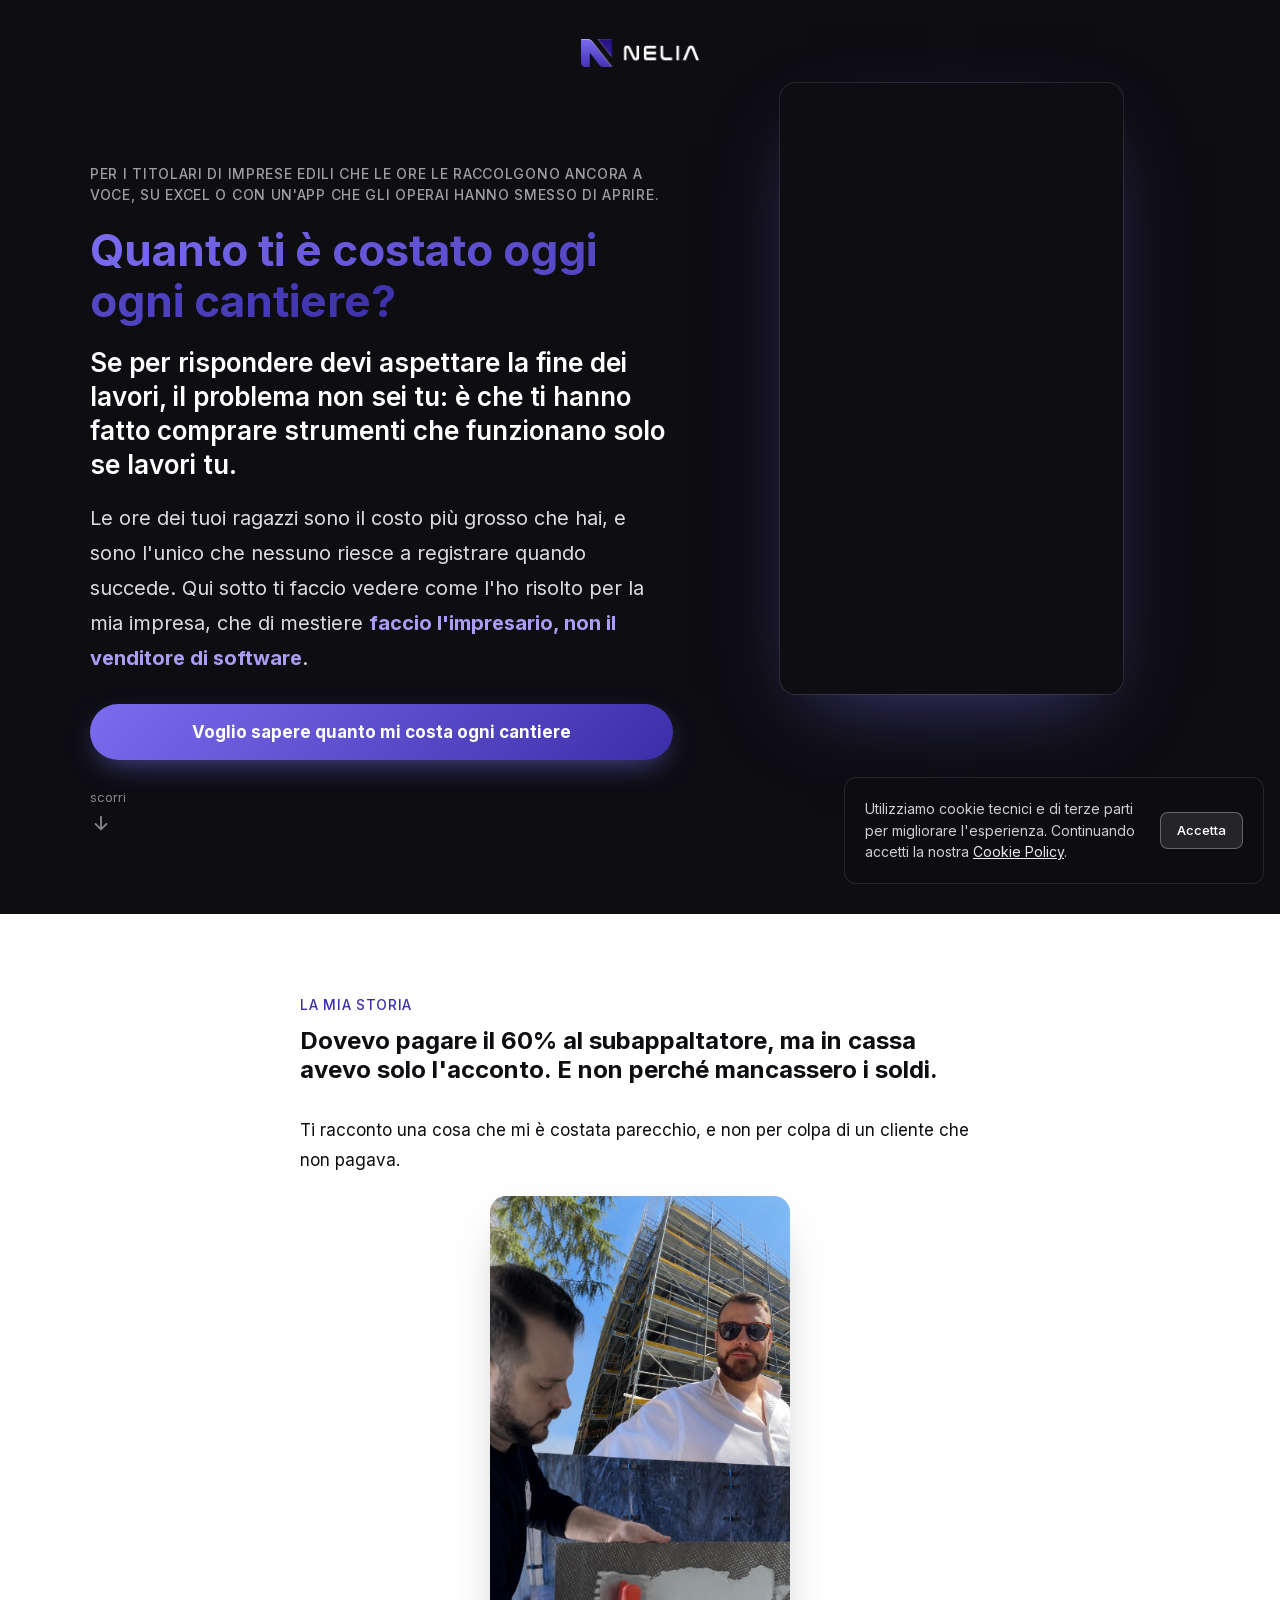
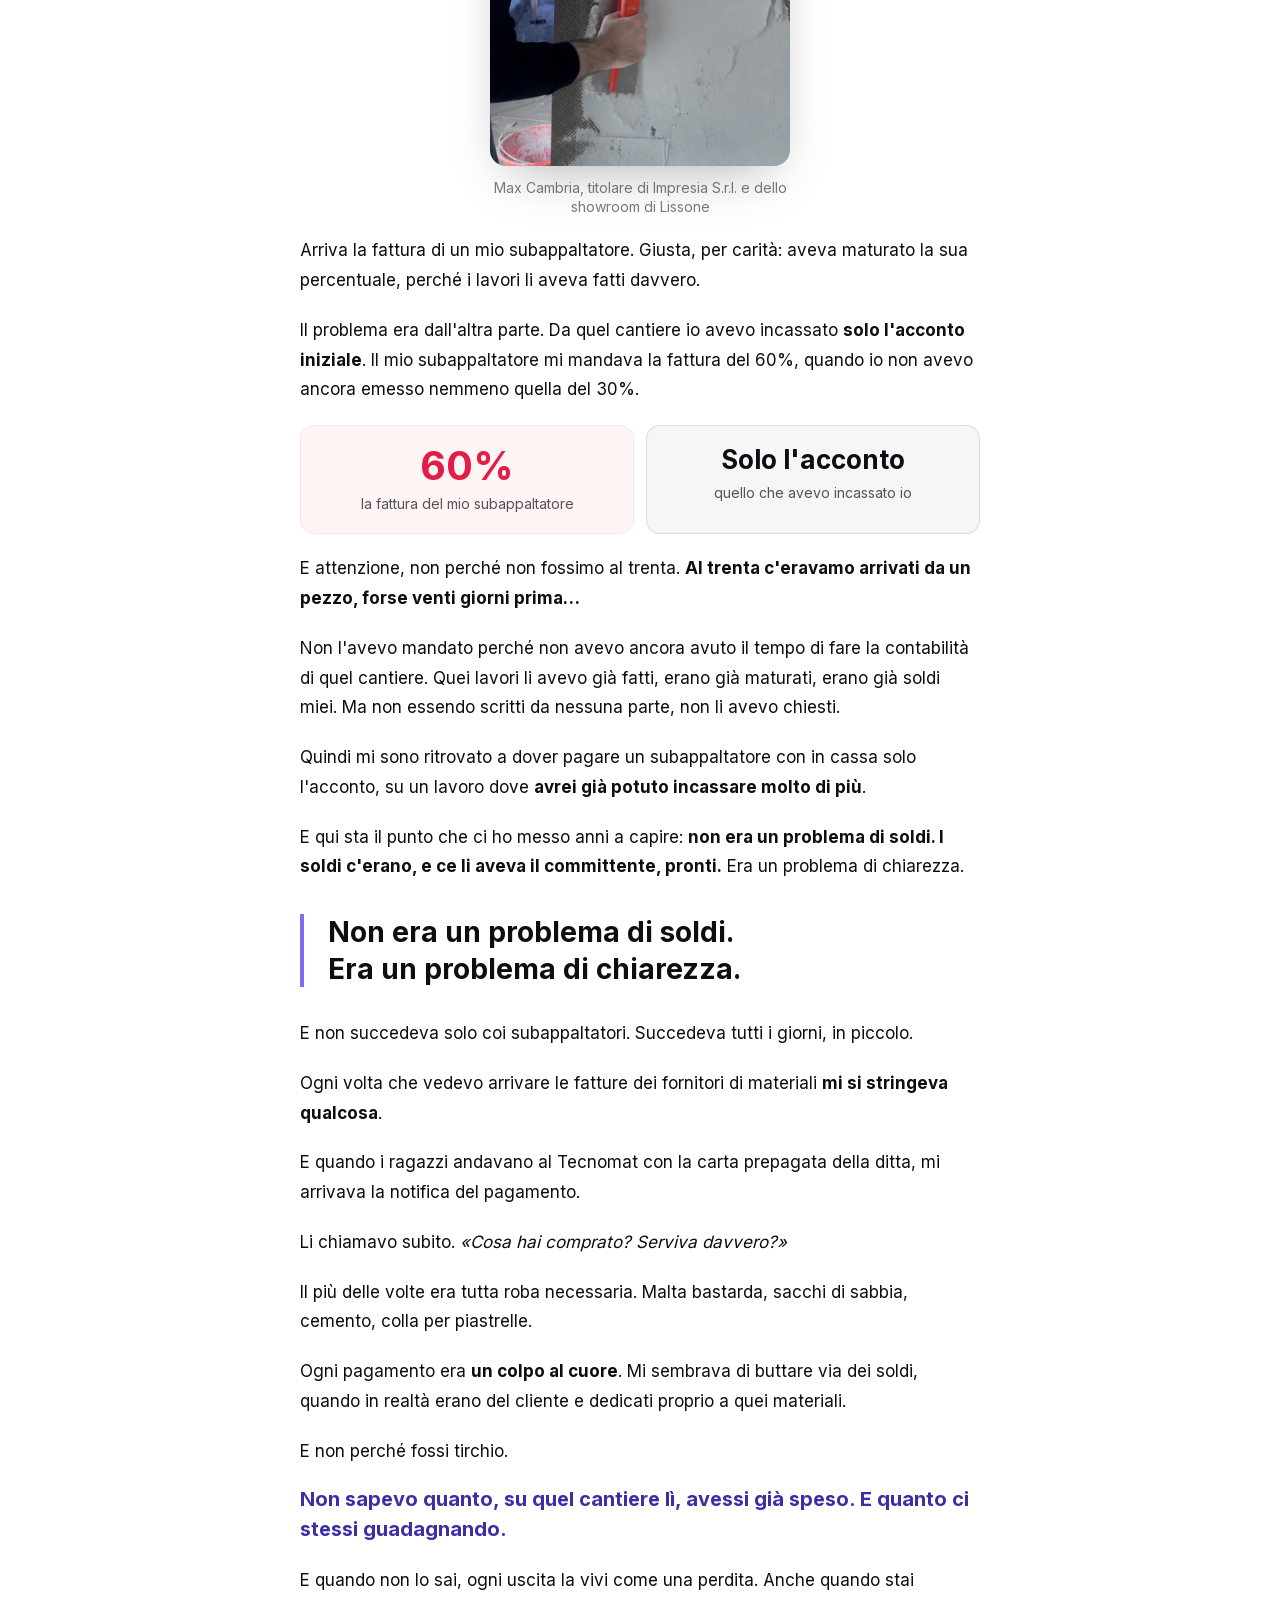
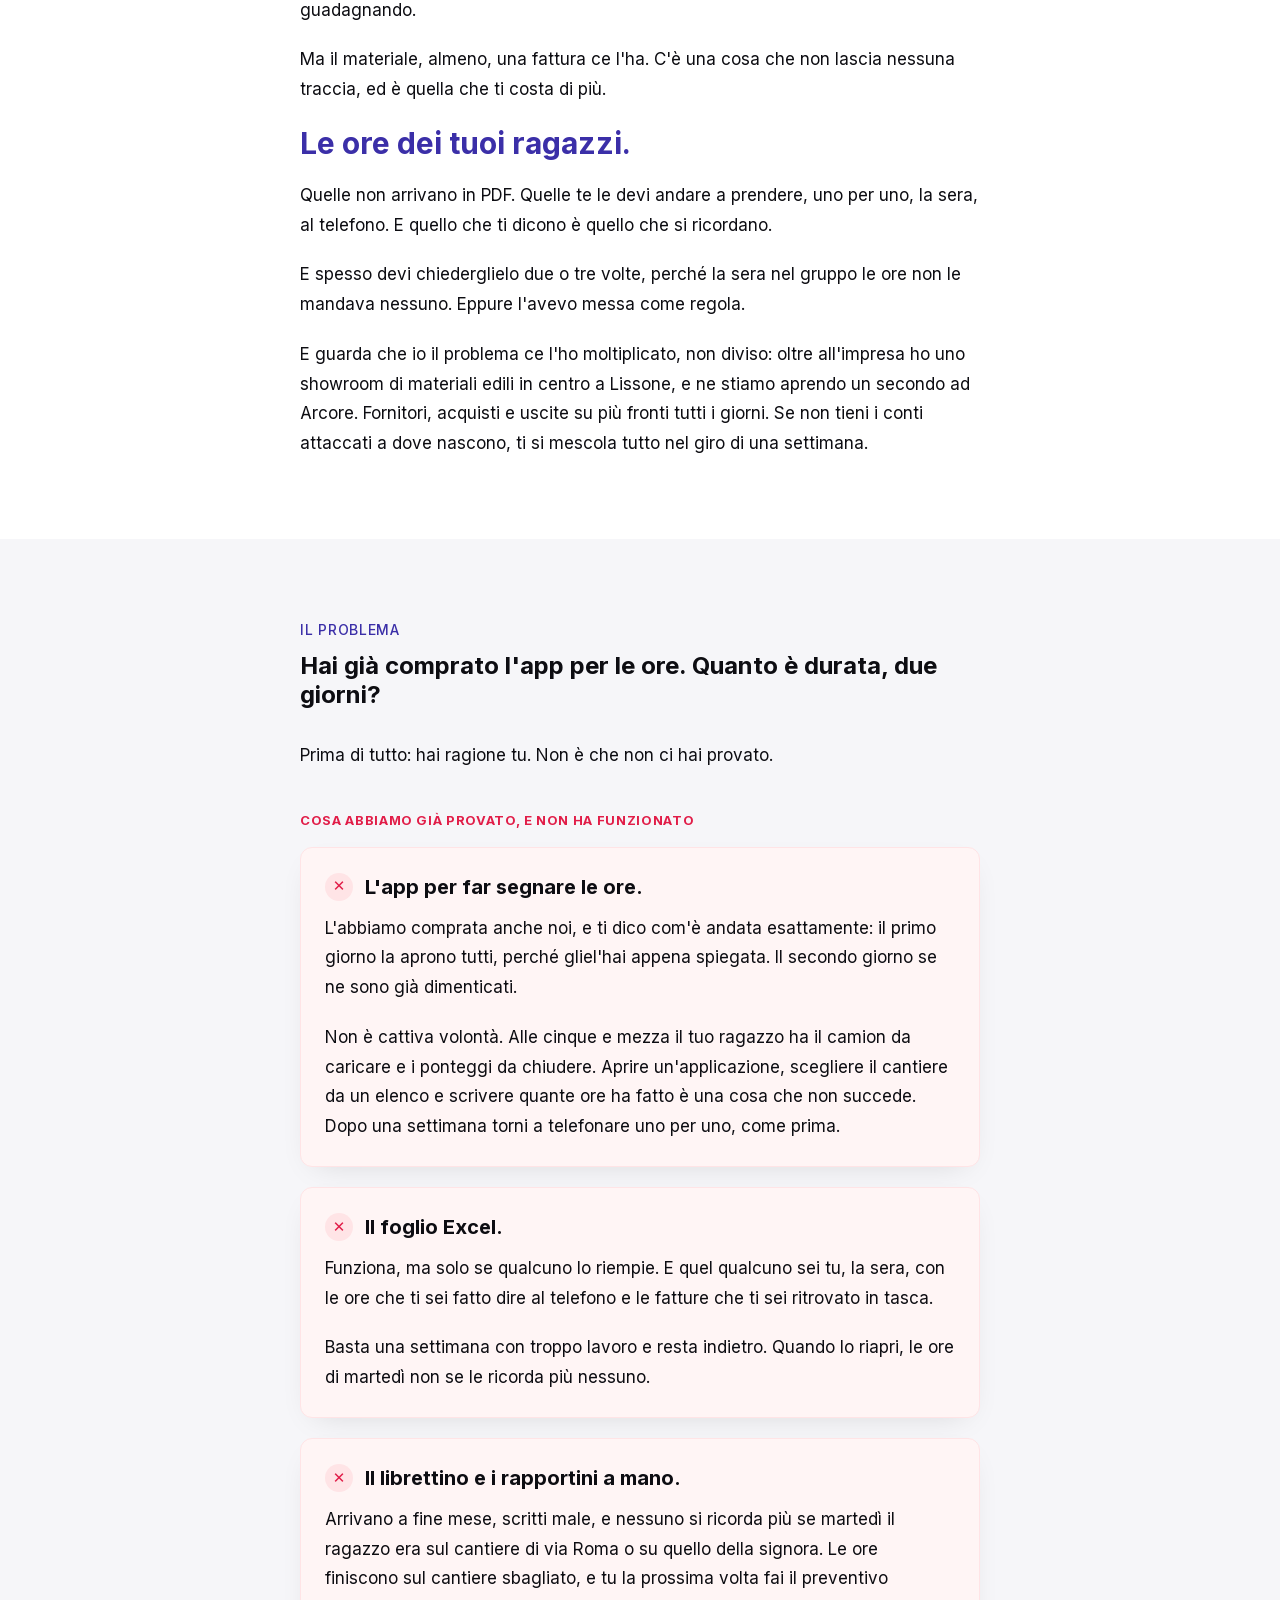
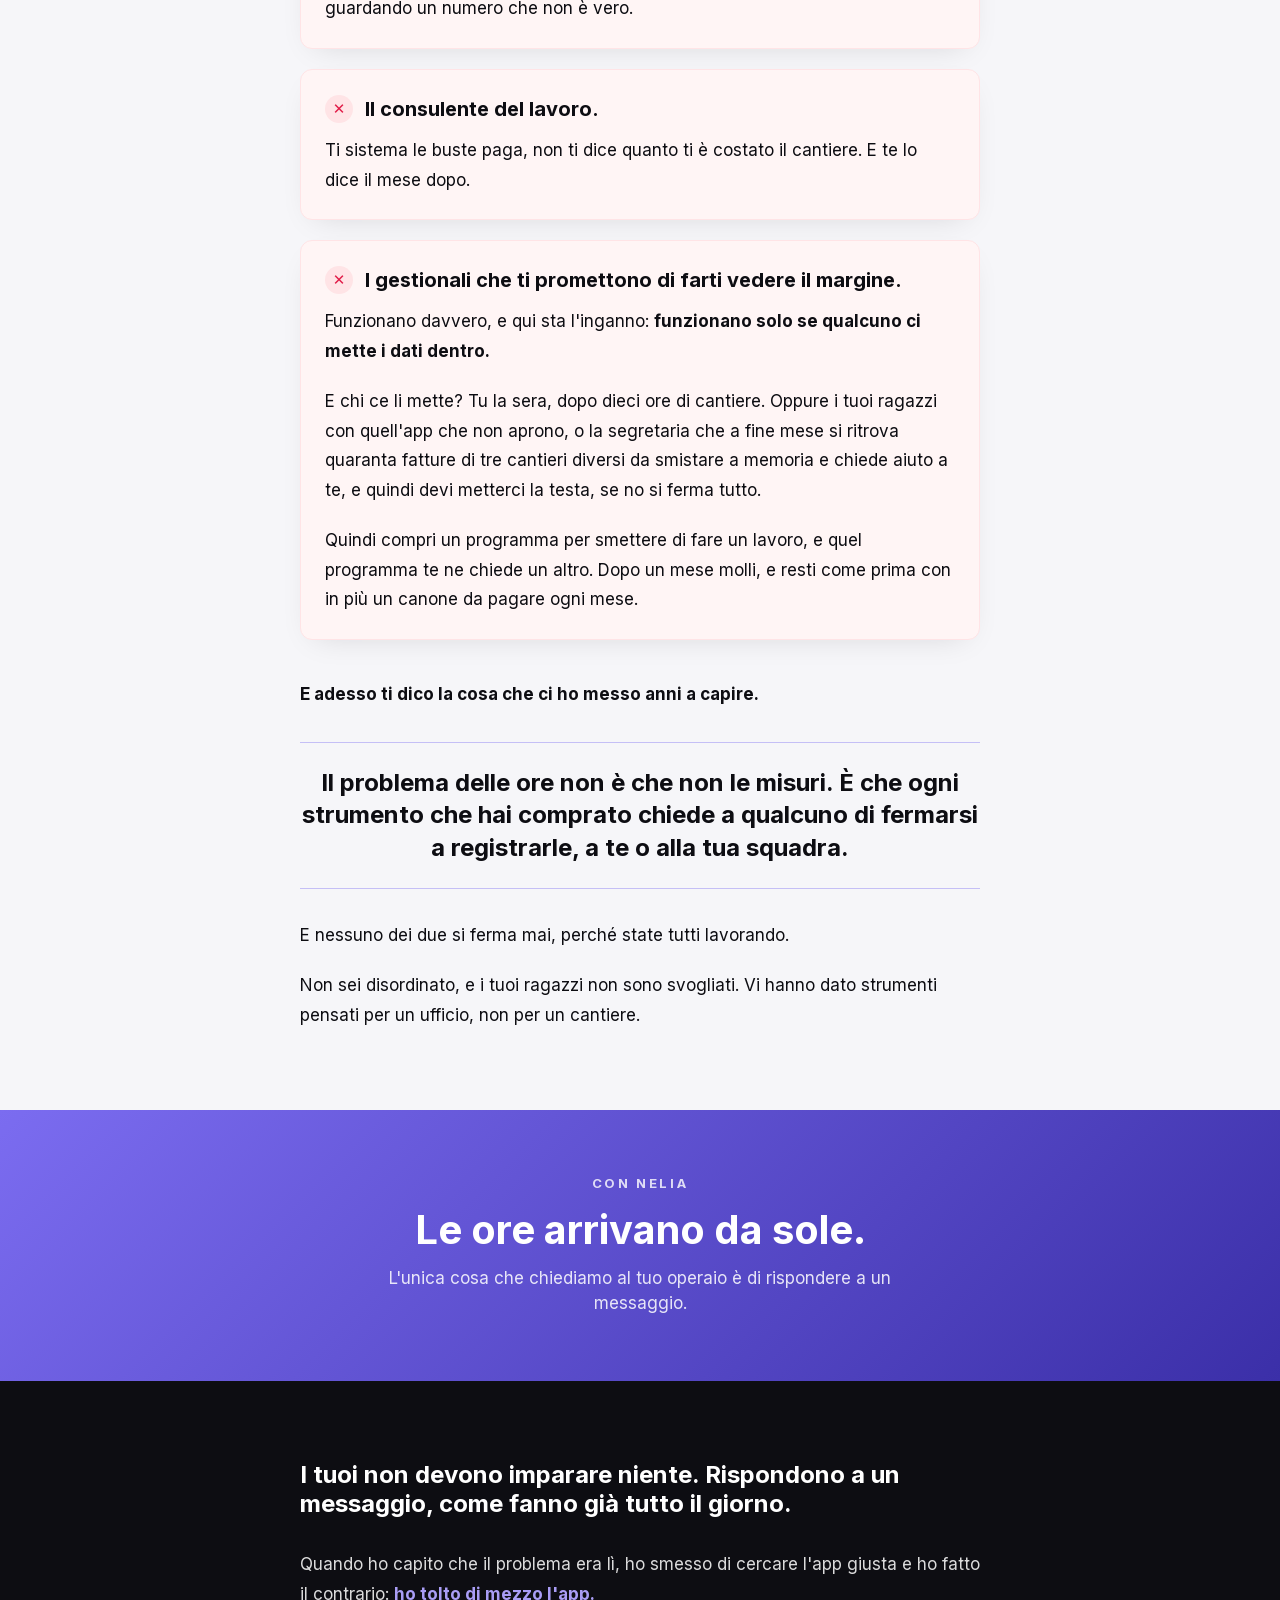
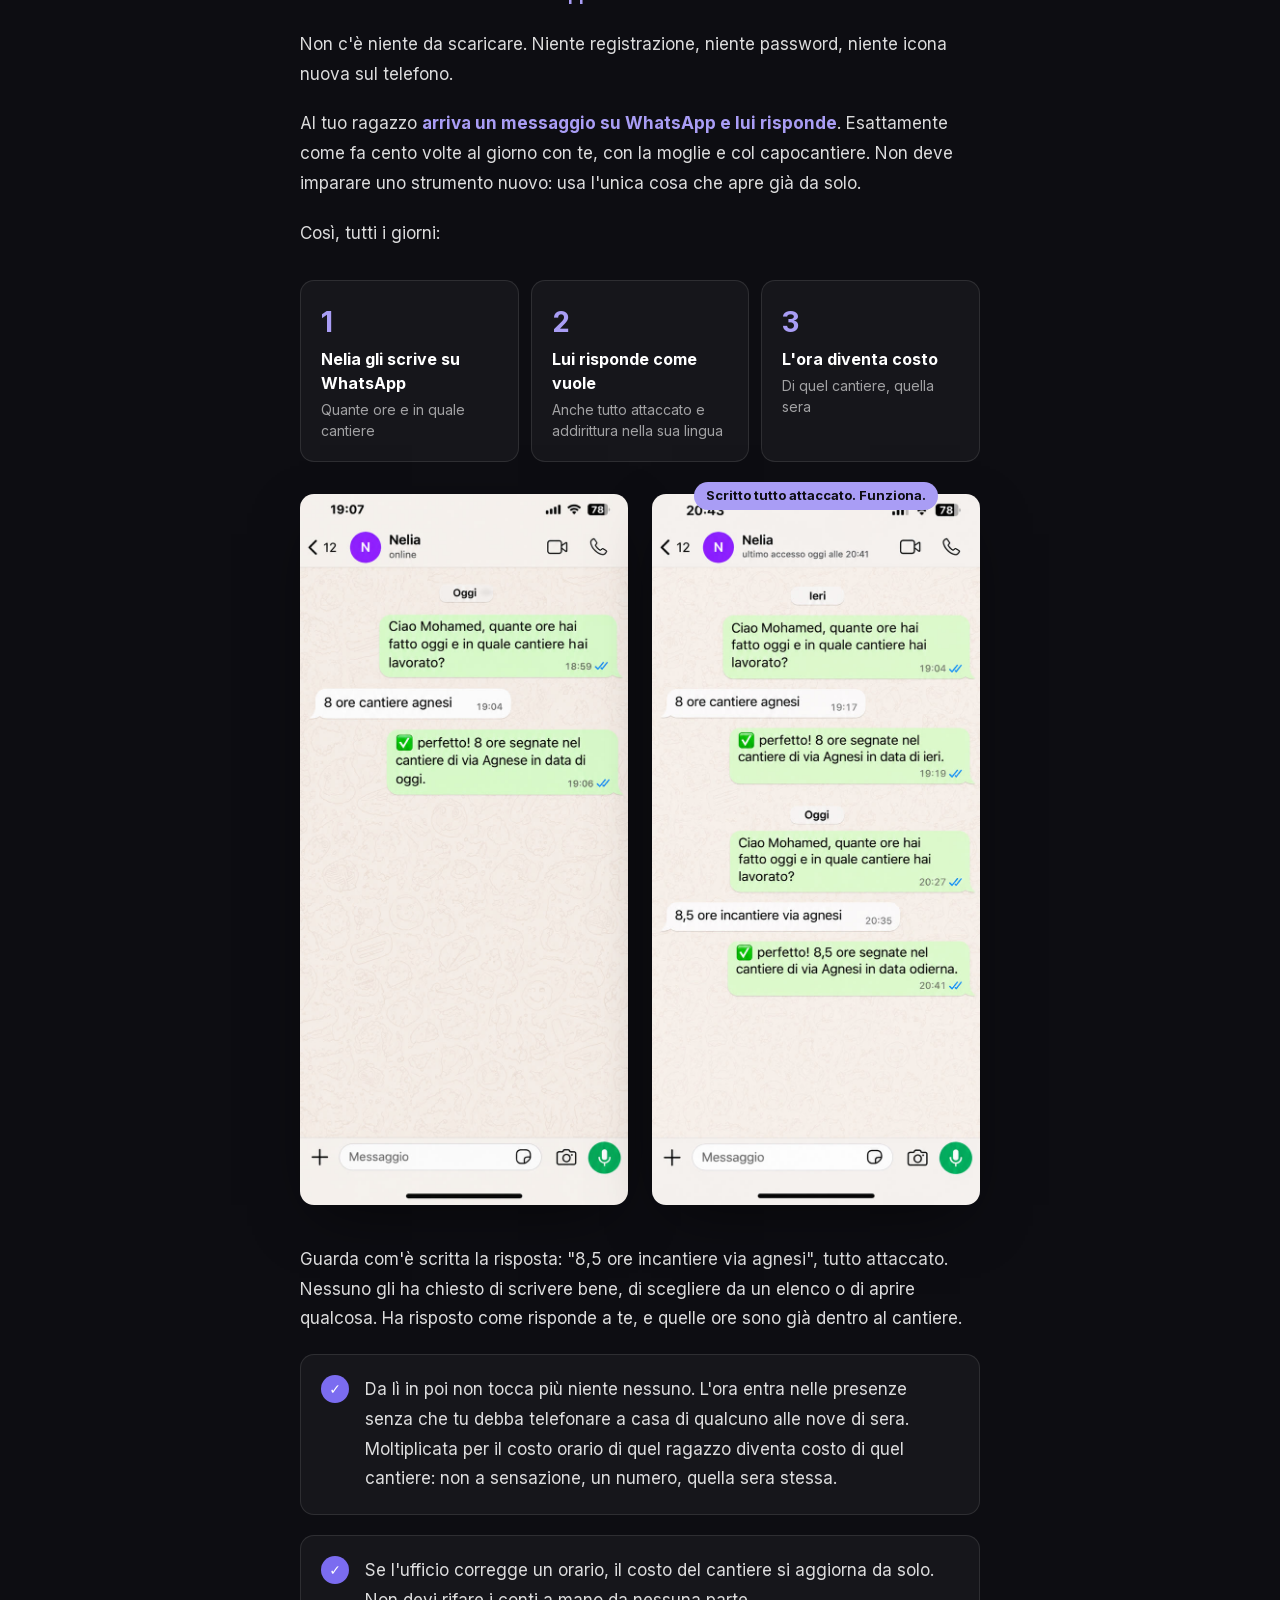
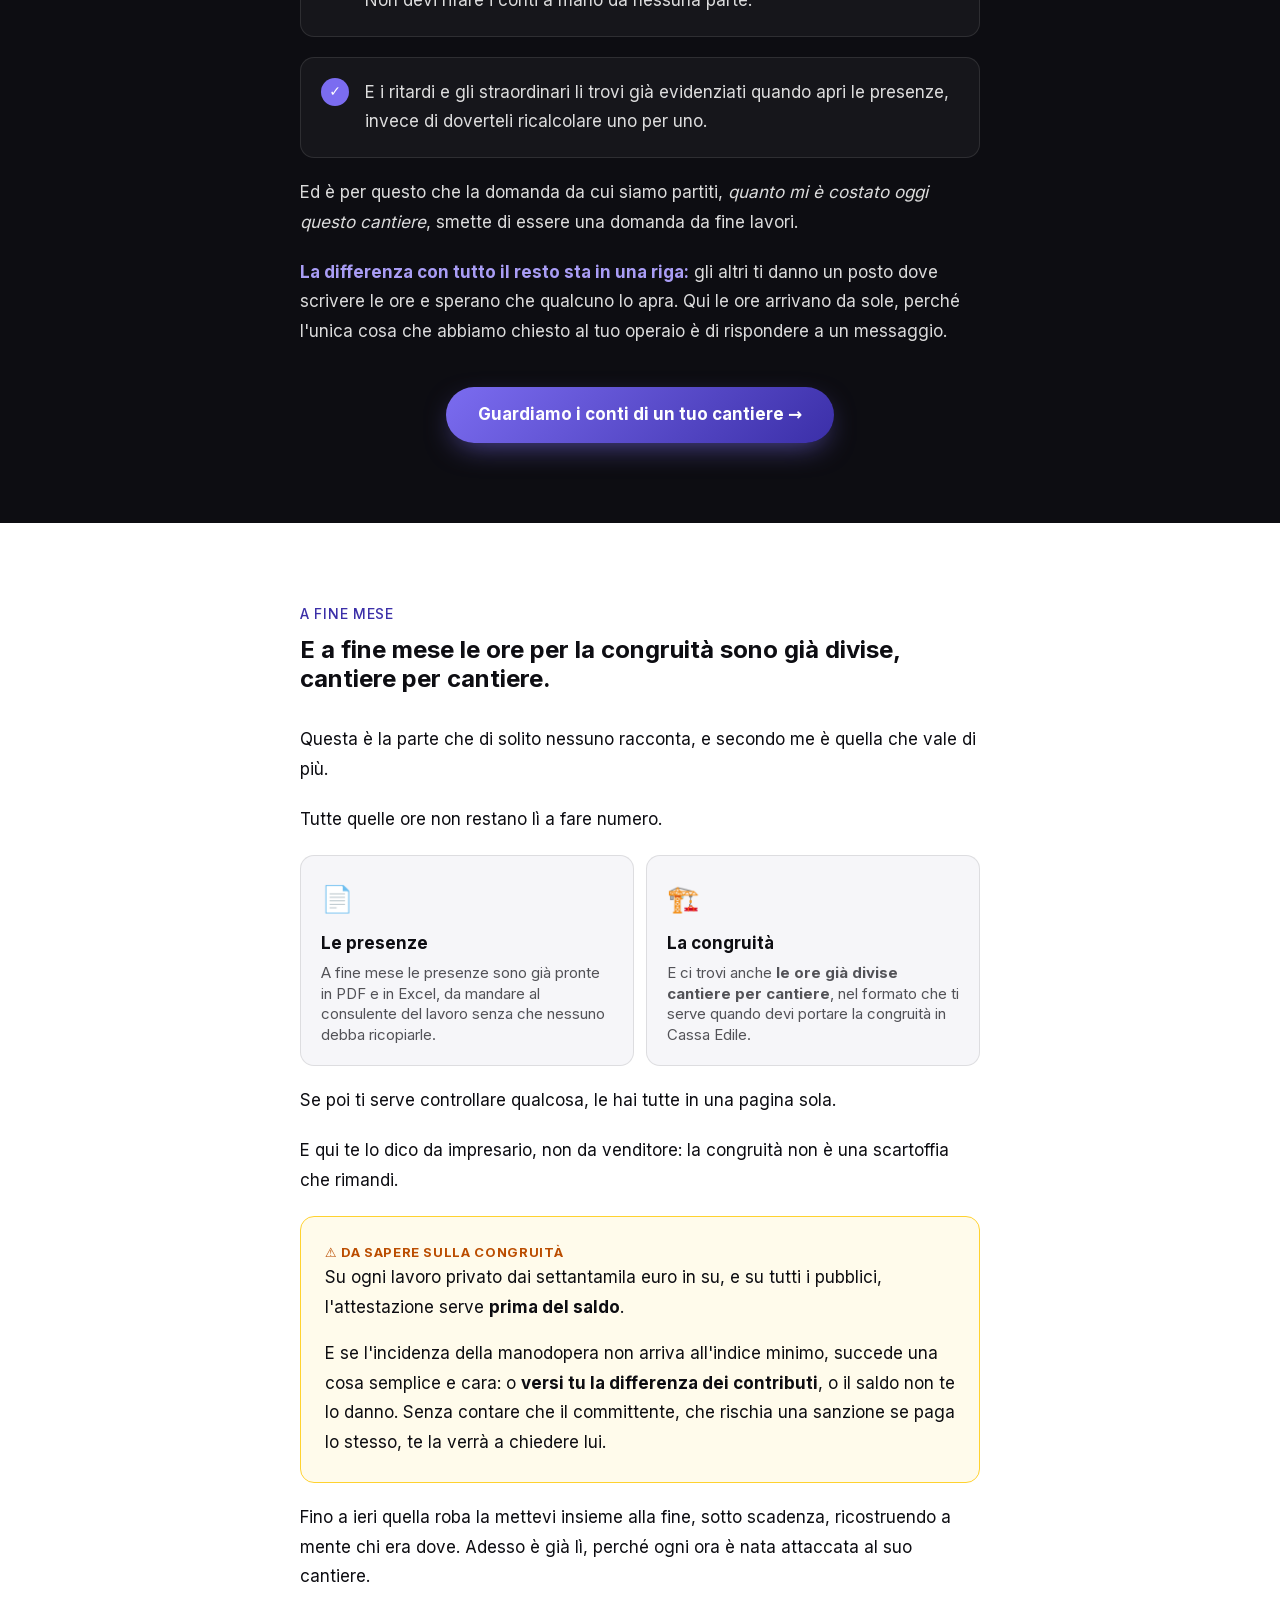
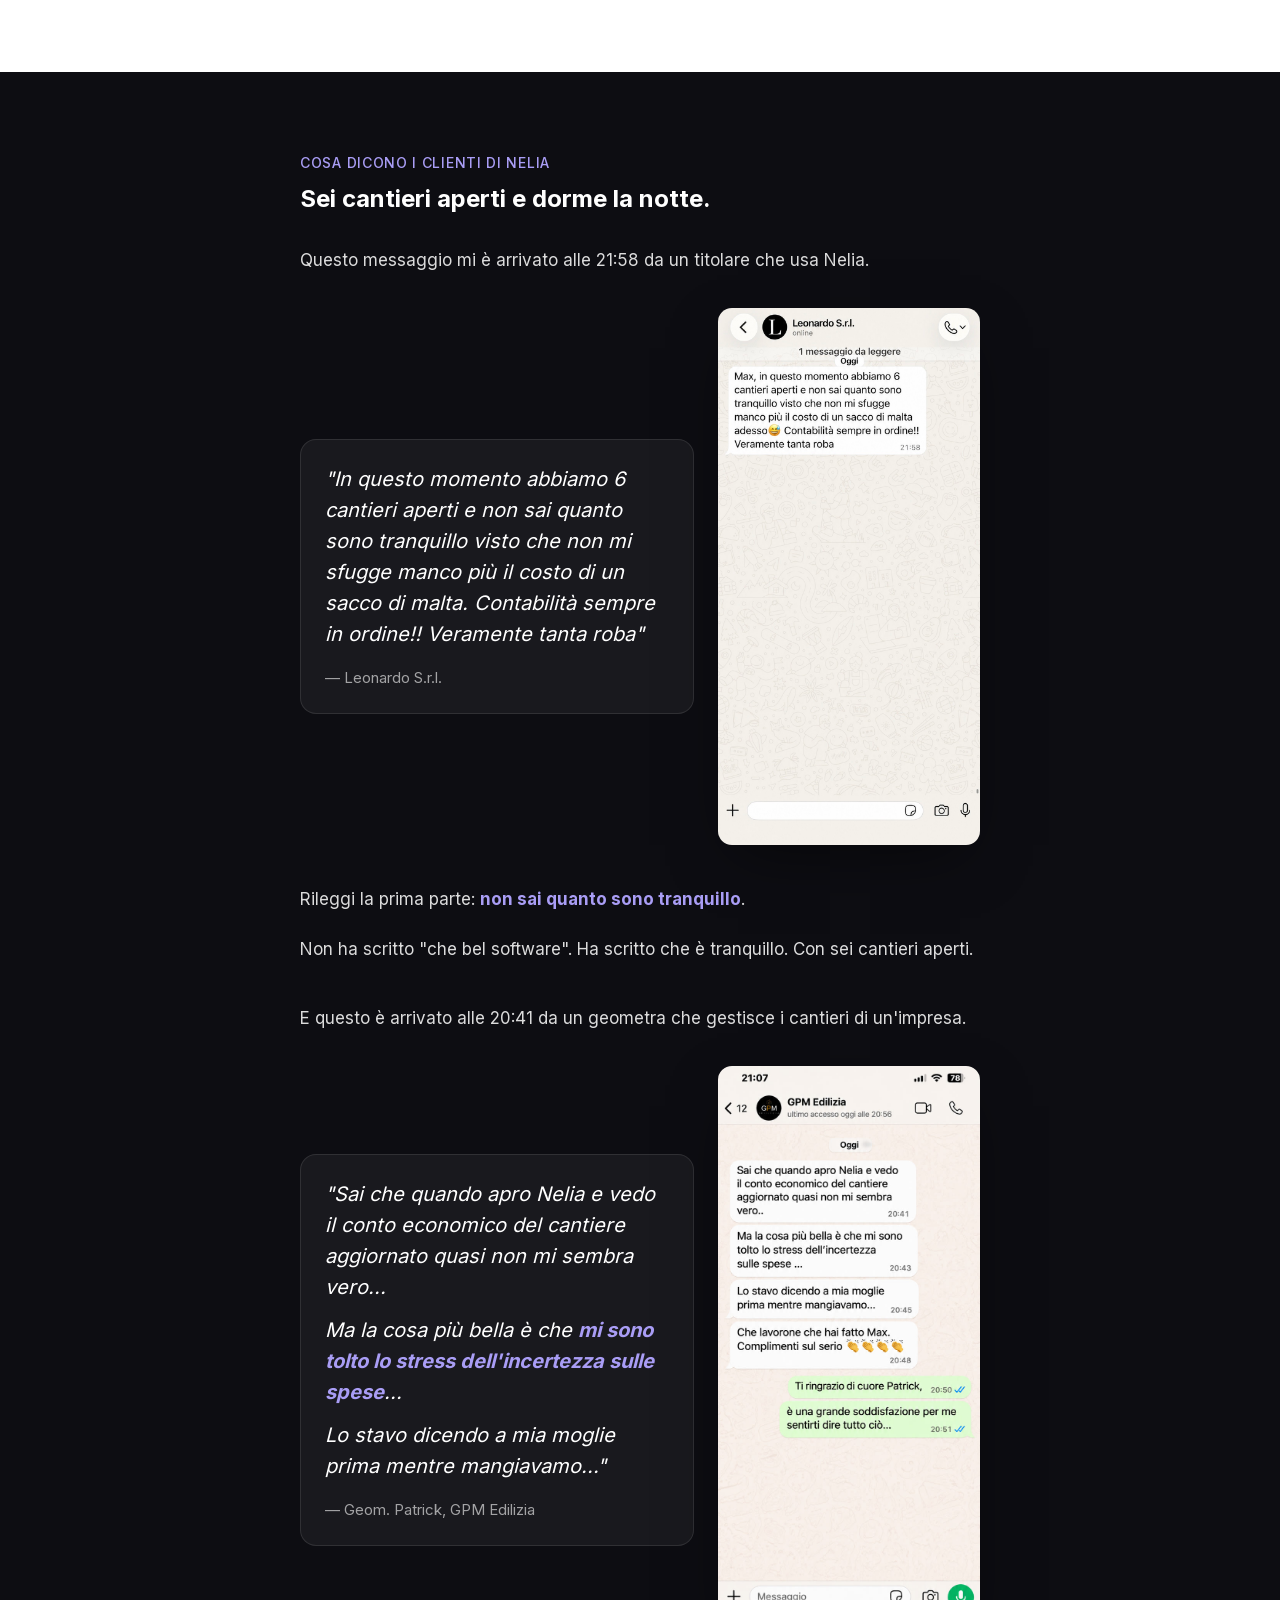
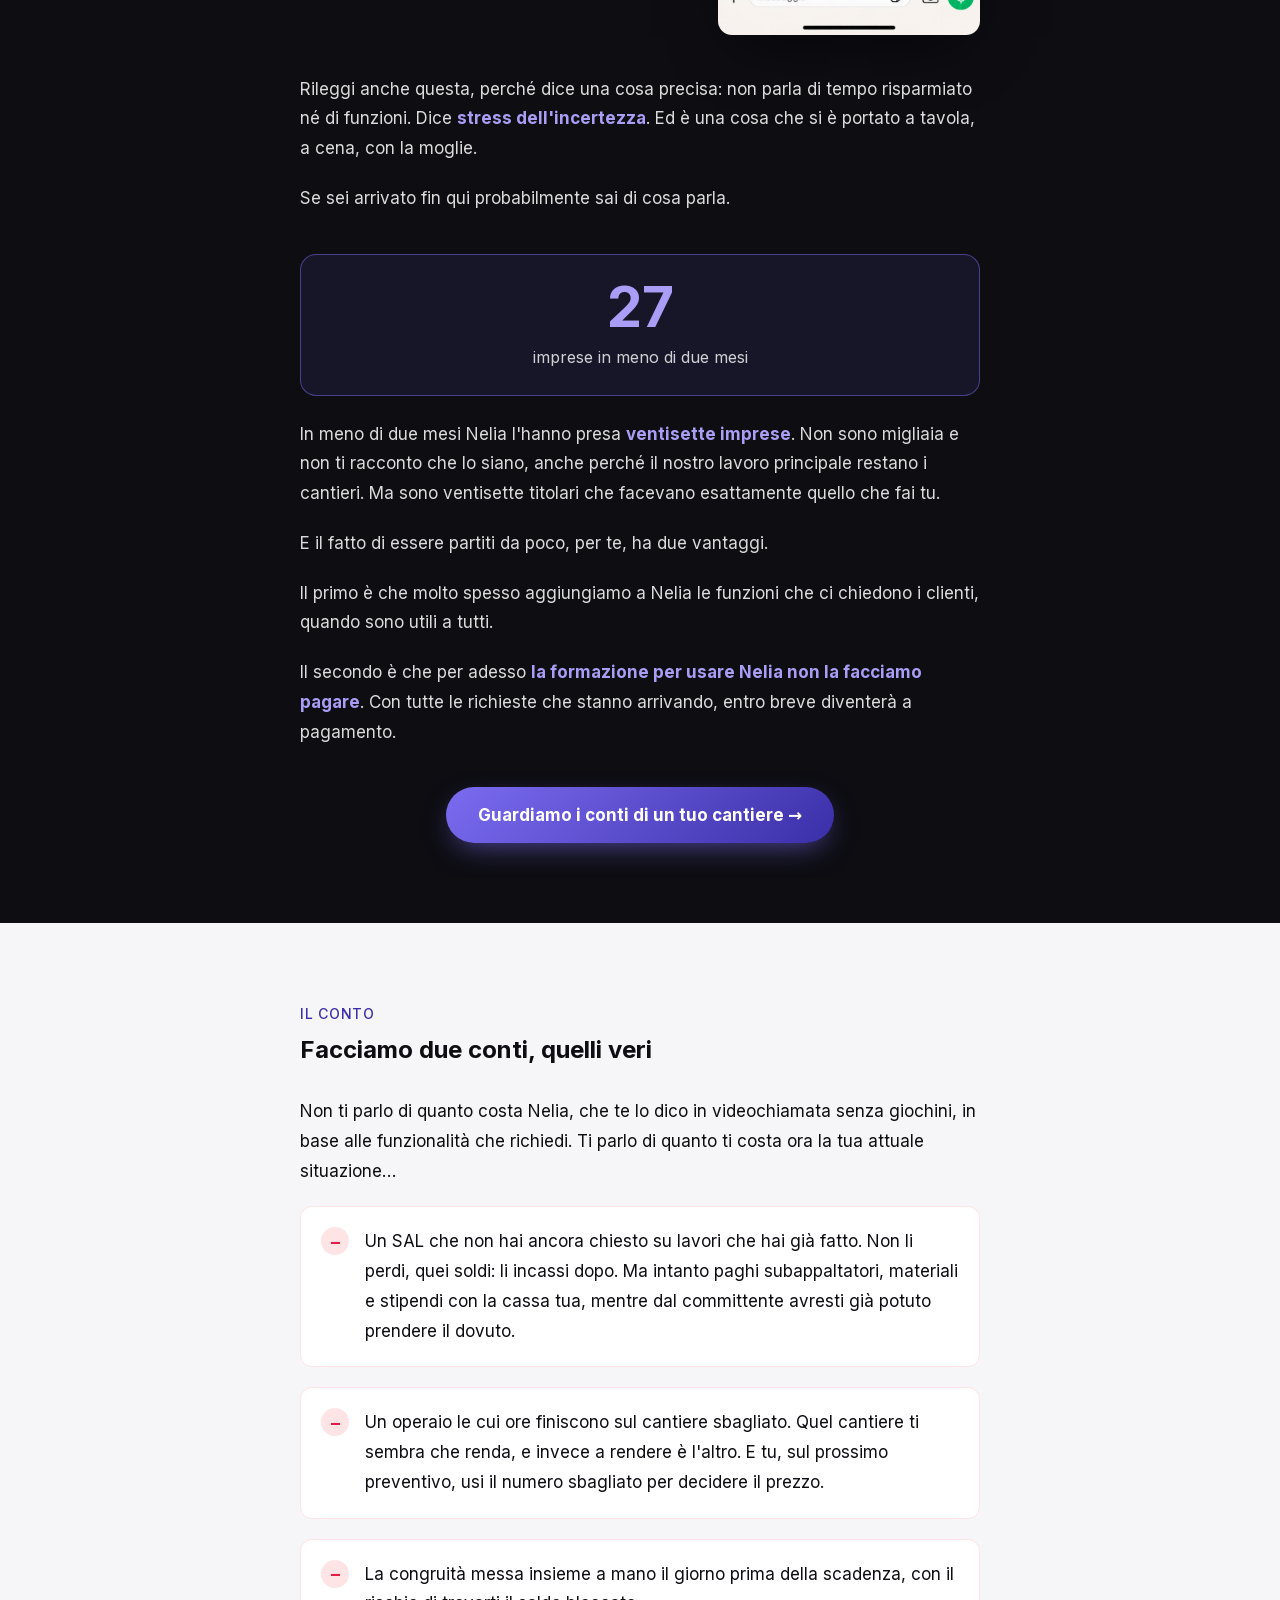
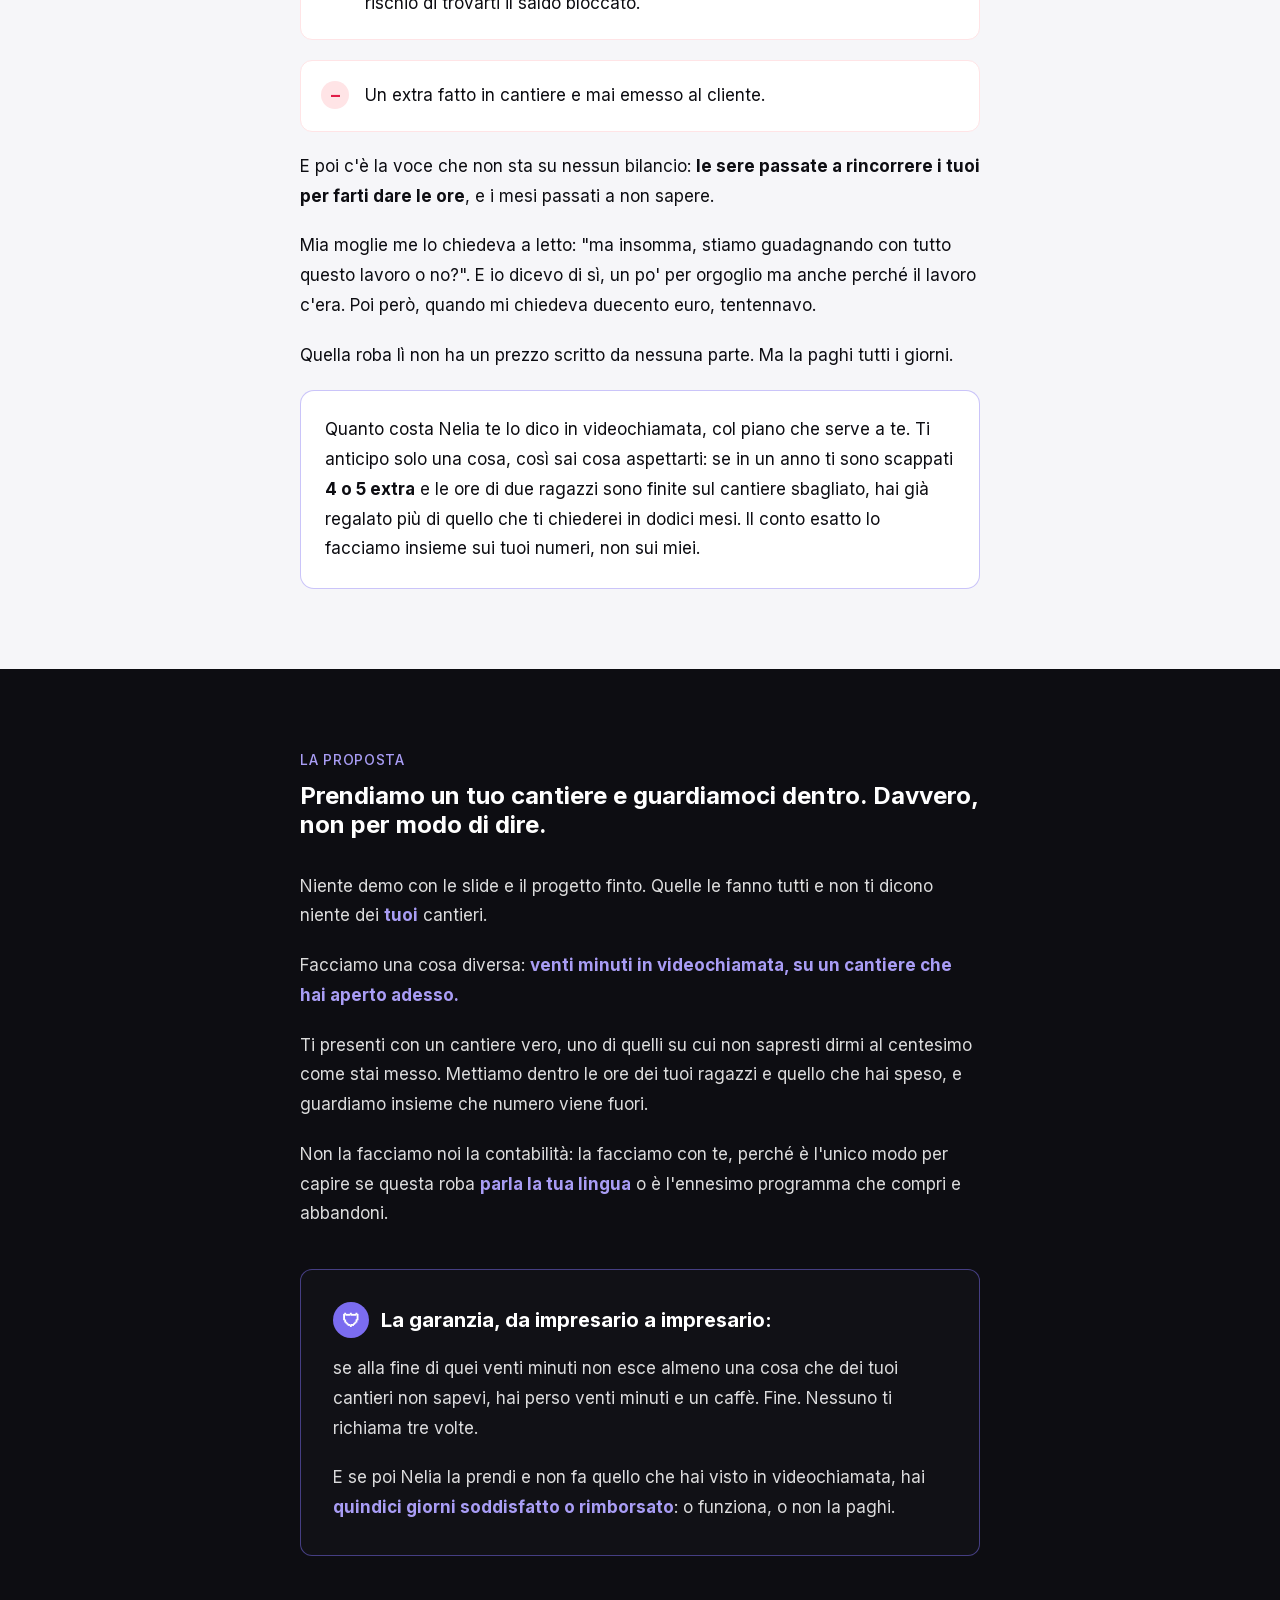
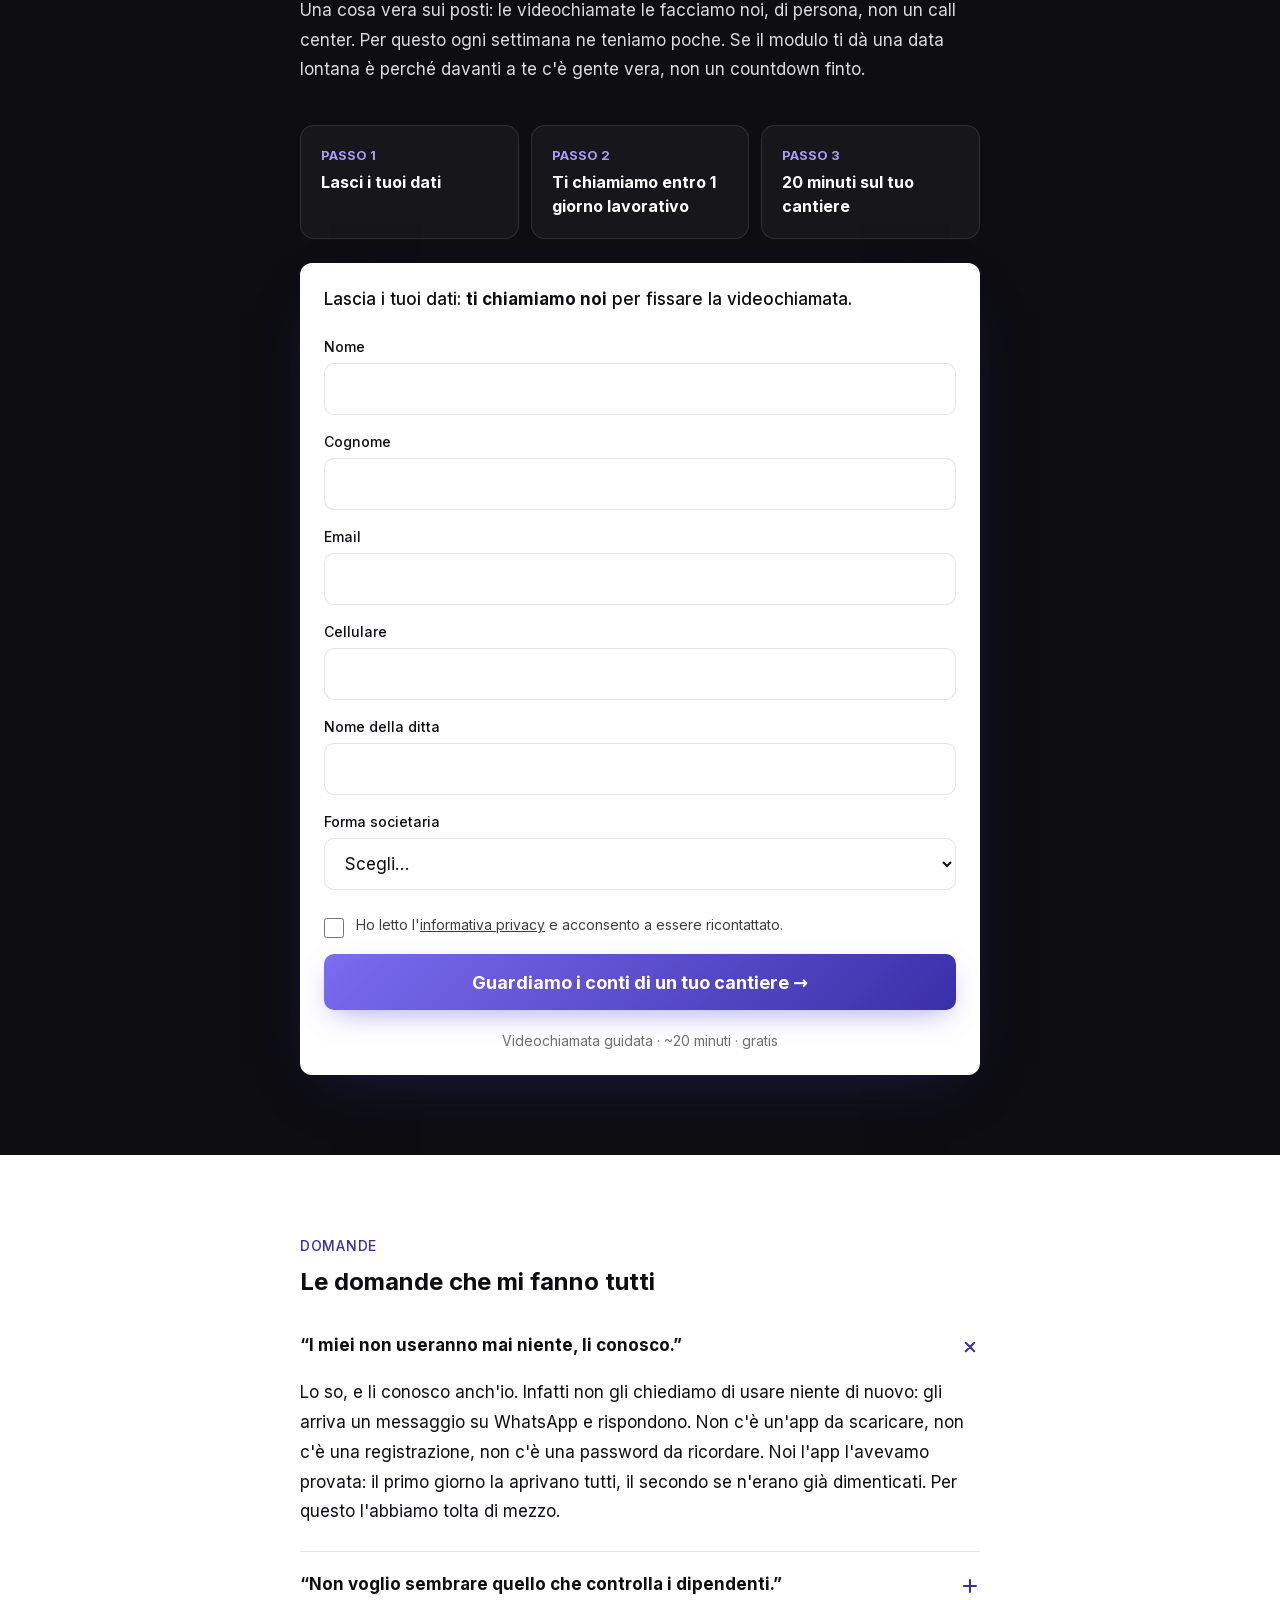
==== commit a440b4ad: "Modifiche dal vocale 8 (gestionali, canone ogni mese, nella sua lingua, conto) + screenshot nuovo di" ====
--- a/index.html
+++ b/index.html
@@ -143,8 +143,8 @@
           <p class="mb-3 flex items-center gap-3 text-[18px] font-bold md:text-[20px]"><span class="flex h-7 w-7 shrink-0 items-center justify-center rounded-full bg-[#FFE4E6] text-[15px] text-[#E11D48]">✕</span>I gestionali che ti promettono di farti vedere il margine.</p>
         <div class="text-[17px] leading-[1.75] md:text-[18px] space-y-5 md:space-y-6">
           <p>Funzionano davvero, e qui sta l'inganno: <strong>funzionano solo se qualcuno ci mette i dati dentro.</strong></p>
-          <p>E chi ce li mette? Tu la sera, dopo dieci ore di cantiere. Oppure i tuoi ragazzi con quell'app che non aprono, o la segretaria che a fine mese si ritrova quaranta fatture di tre cantieri diversi da smistare a memoria.</p>
-          <p>Quindi compri un programma per smettere di fare un lavoro, e quel programma te ne chiede un altro. Dopo un mese molli, e resti come prima con in più un canone da pagare.</p>
+          <p>E chi ce li mette? Tu la sera, dopo dieci ore di cantiere. Oppure i tuoi ragazzi con quell'app che non aprono, o la segretaria che a fine mese si ritrova quaranta fatture di tre cantieri diversi da smistare a memoria e chiede aiuto a te, e quindi devi metterci la testa, se no si ferma tutto.</p>
+          <p>Quindi compri un programma per smettere di fare un lavoro, e quel programma te ne chiede un altro. Dopo un mese molli, e resti come prima con in più un canone da pagare ogni mese.</p>
         </div>
         </div>
         </div>
@@ -172,7 +172,7 @@
         </div>
         <div class="mt-8 grid gap-3 md:grid-cols-3">
           <div class="rounded-[14px] border border-white/10 bg-white/[0.04] p-5"><div class="text-[28px] font-bold text-[#A99DF5]">1</div><div class="mt-1 font-bold">Nelia gli scrive su WhatsApp</div><div class="mt-1 text-[14px] text-white/60">Quante ore e in quale cantiere</div></div>
-          <div class="rounded-[14px] border border-white/10 bg-white/[0.04] p-5"><div class="text-[28px] font-bold text-[#A99DF5]">2</div><div class="mt-1 font-bold">Lui risponde come vuole</div><div class="mt-1 text-[14px] text-white/60">Anche tutto attaccato</div></div>
+          <div class="rounded-[14px] border border-white/10 bg-white/[0.04] p-5"><div class="text-[28px] font-bold text-[#A99DF5]">2</div><div class="mt-1 font-bold">Lui risponde come vuole</div><div class="mt-1 text-[14px] text-white/60">Anche tutto attaccato e addirittura nella sua lingua</div></div>
           <div class="rounded-[14px] border border-white/10 bg-white/[0.04] p-5"><div class="text-[28px] font-bold text-[#A99DF5]">3</div><div class="mt-1 font-bold">L'ora diventa costo</div><div class="mt-1 text-[14px] text-white/60">Di quel cantiere, quella sera</div></div>
         </div>
         <div class="mt-8 flex flex-col items-center gap-6 md:flex-row md:justify-center">
@@ -234,7 +234,7 @@
           <p>Non ha scritto "che bel software". Ha scritto che è tranquillo. Con sei cantieri aperti.</p>
         </div>
         <div class="text-[17px] leading-[1.75] md:text-[18px] space-y-5 md:space-y-6 text-white/85 mt-10">
-          <p>E questo è arrivato alle 20:43 da un geometra che gestisce i cantieri di un'impresa.</p>
+          <p>E questo è arrivato alle 20:41 da un geometra che gestisce i cantieri di un'impresa.</p>
         </div>
       <div class="mt-8 grid items-center gap-6 md:grid-cols-[1.2fr_0.8fr]">
         <blockquote class="space-y-3 rounded-[16px] border border-white/10 bg-white/[0.05] p-6 text-[19px] italic leading-[1.55] text-white md:text-[20px]">
@@ -267,7 +267,7 @@
       <p class="mb-3 text-[13px] font-medium uppercase tracking-wider text-[#3B2FA8] md:text-[14px]">Il conto</p>
       <h2 class="text-[24px] leading-[1.2] font-bold md:text-[32px] mb-8 text-[#0D0D12]">Facciamo due conti, quelli veri</h2>
         <div class="text-[17px] leading-[1.75] md:text-[18px] space-y-5 md:space-y-6">
-          <p>Non ti parlo di quanto costa Nelia, che te lo dico in videochiamata senza giochini. Ti parlo di quanto ti costa com'è adesso.</p>
+          <p>Non ti parlo di quanto costa Nelia, che te lo dico in videochiamata senza giochini, in base alle funzionalità che richiedi. Ti parlo di quanto ti costa ora la tua attuale situazione…</p>
           <div class="flex gap-4 rounded-[12px] border border-[#FFE4E6] bg-white p-5"><span class="flex h-7 w-7 shrink-0 items-center justify-center rounded-full bg-[#FFE4E6] text-[18px] font-bold text-[#E11D48]">−</span><p class="m-0">Un SAL che non hai ancora chiesto su lavori che hai già fatto. Non li perdi, quei soldi: li incassi dopo. Ma intanto paghi subappaltatori, materiali e stipendi con la cassa tua, mentre dal committente avresti già potuto prendere il dovuto.</p></div>
           <div class="flex gap-4 rounded-[12px] border border-[#FFE4E6] bg-white p-5"><span class="flex h-7 w-7 shrink-0 items-center justify-center rounded-full bg-[#FFE4E6] text-[18px] font-bold text-[#E11D48]">−</span><p class="m-0">Un operaio le cui ore finiscono sul cantiere sbagliato. Quel cantiere ti sembra che renda, e invece a rendere è l'altro. E tu, sul prossimo preventivo, usi il numero sbagliato per decidere il prezzo.</p></div>
           <div class="flex gap-4 rounded-[12px] border border-[#FFE4E6] bg-white p-5"><span class="flex h-7 w-7 shrink-0 items-center justify-center rounded-full bg-[#FFE4E6] text-[18px] font-bold text-[#E11D48]">−</span><p class="m-0">La congruità messa insieme a mano il giorno prima della scadenza, con il rischio di trovarti il saldo bloccato.</p></div>
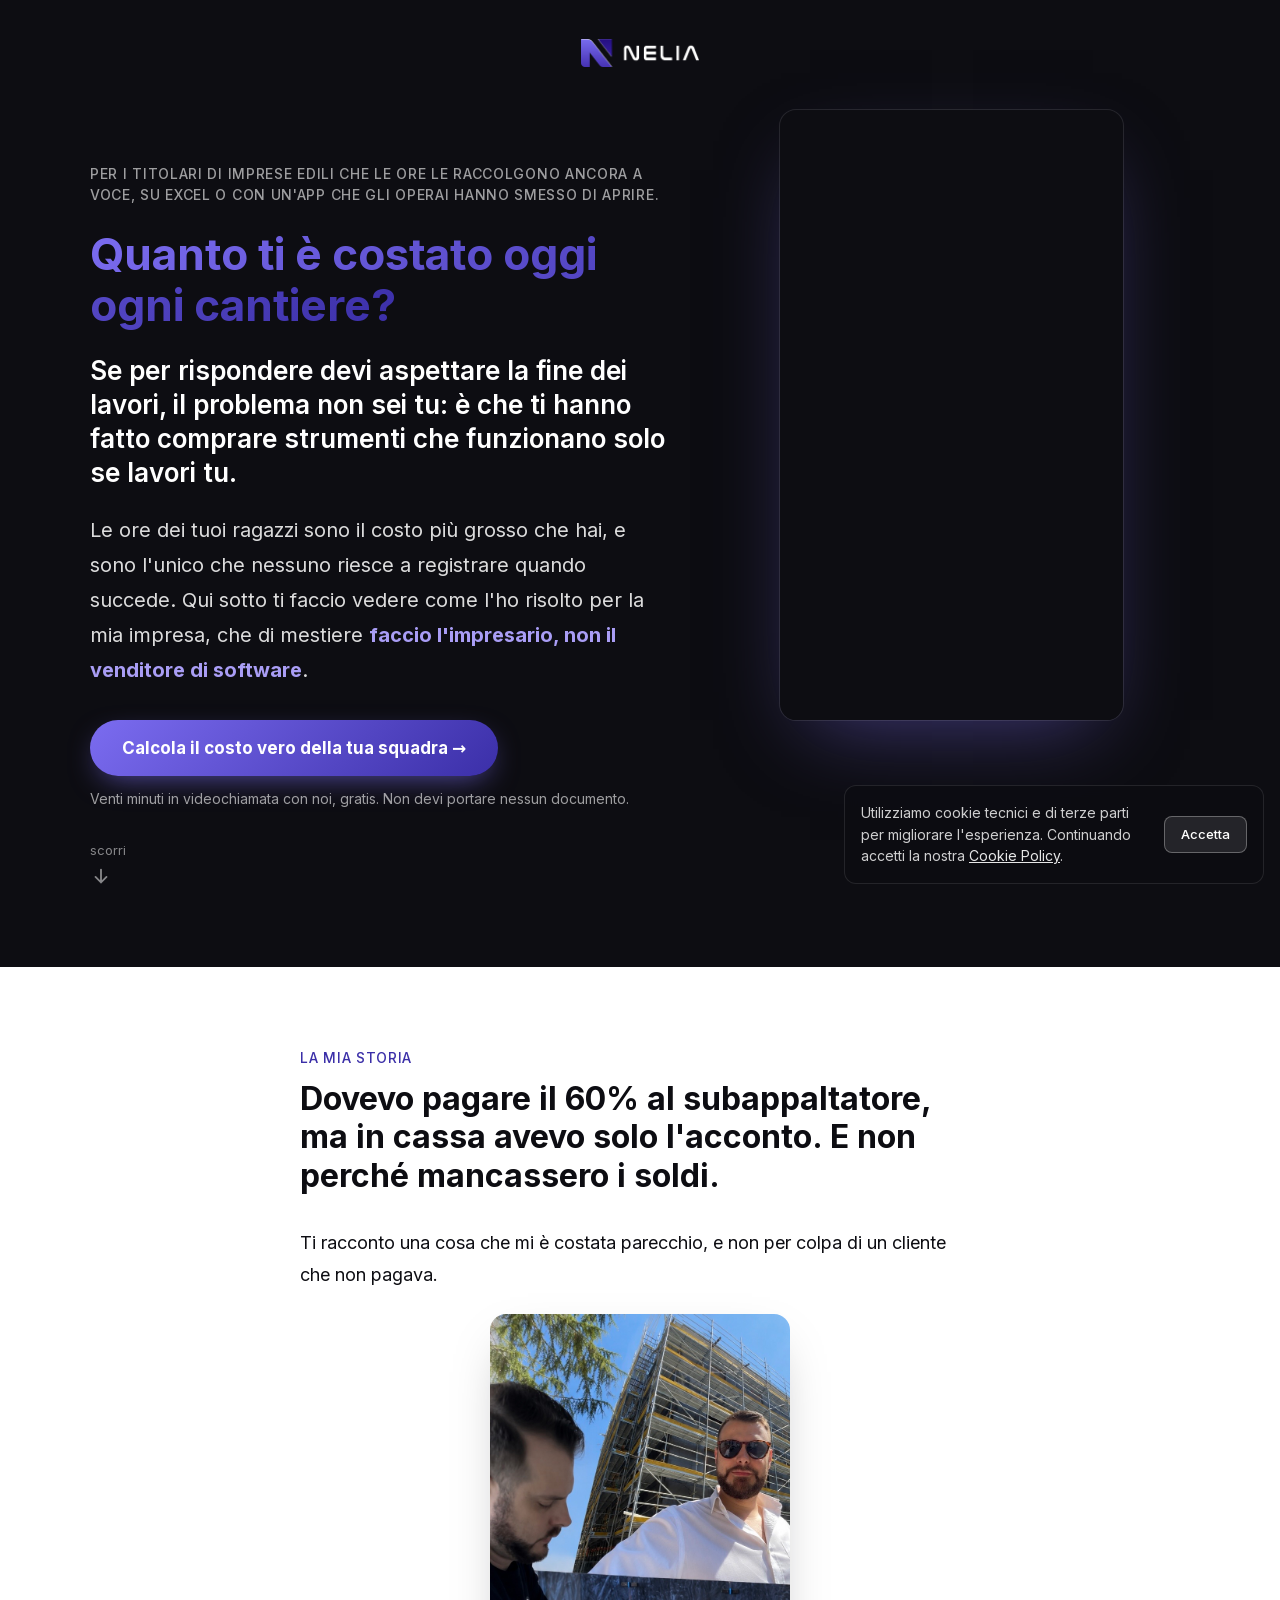
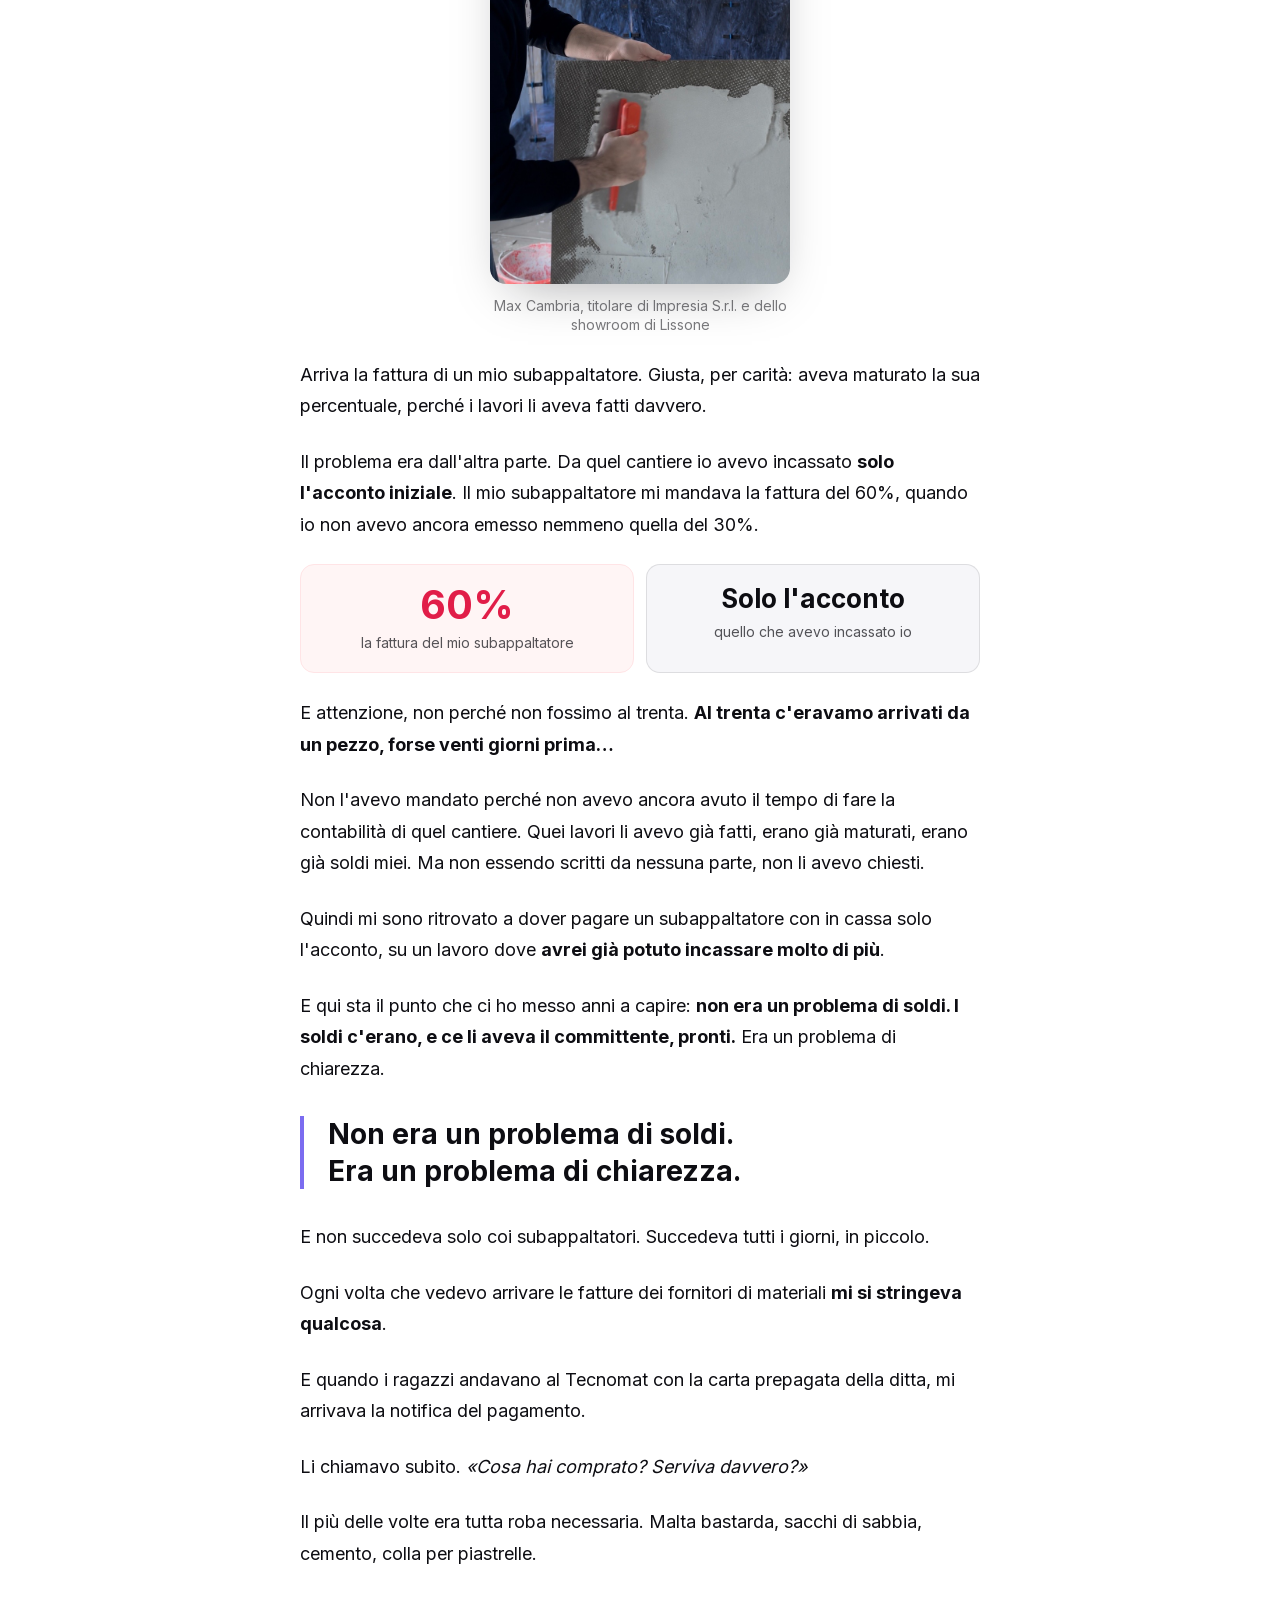
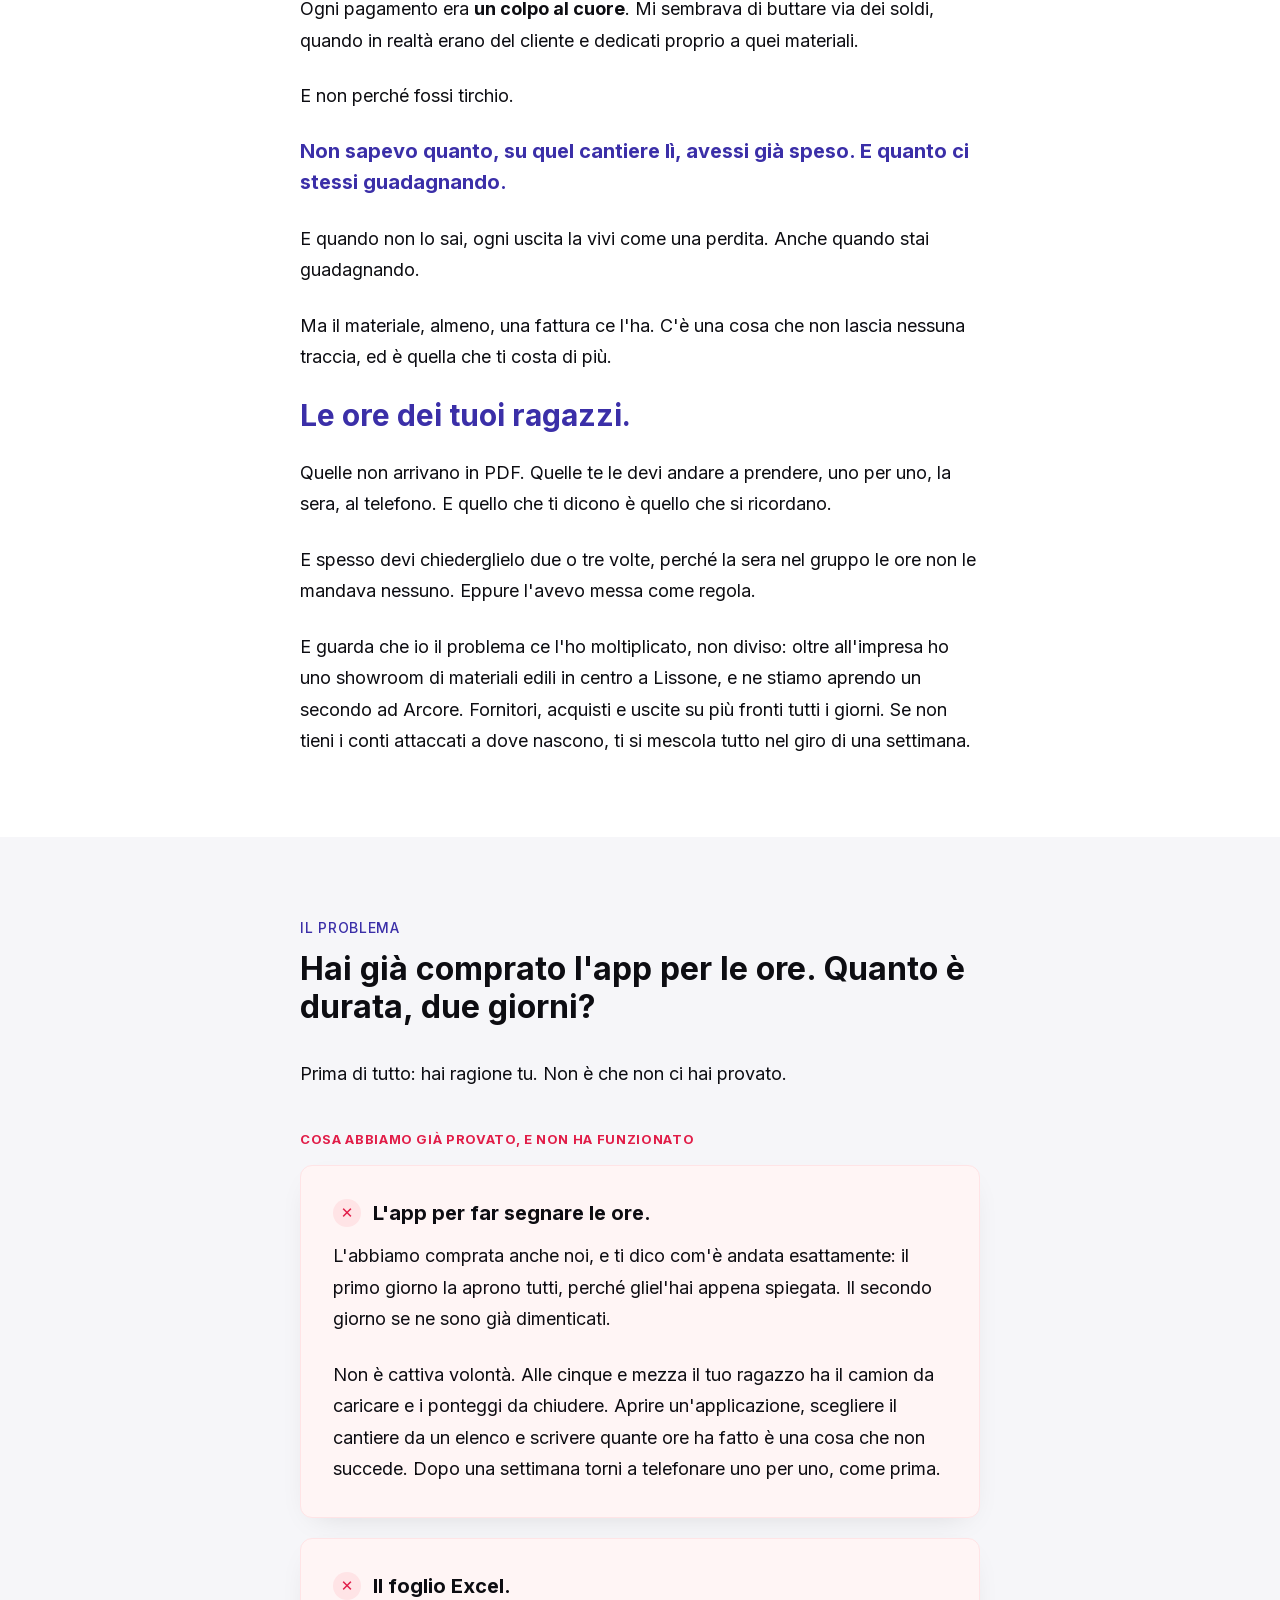
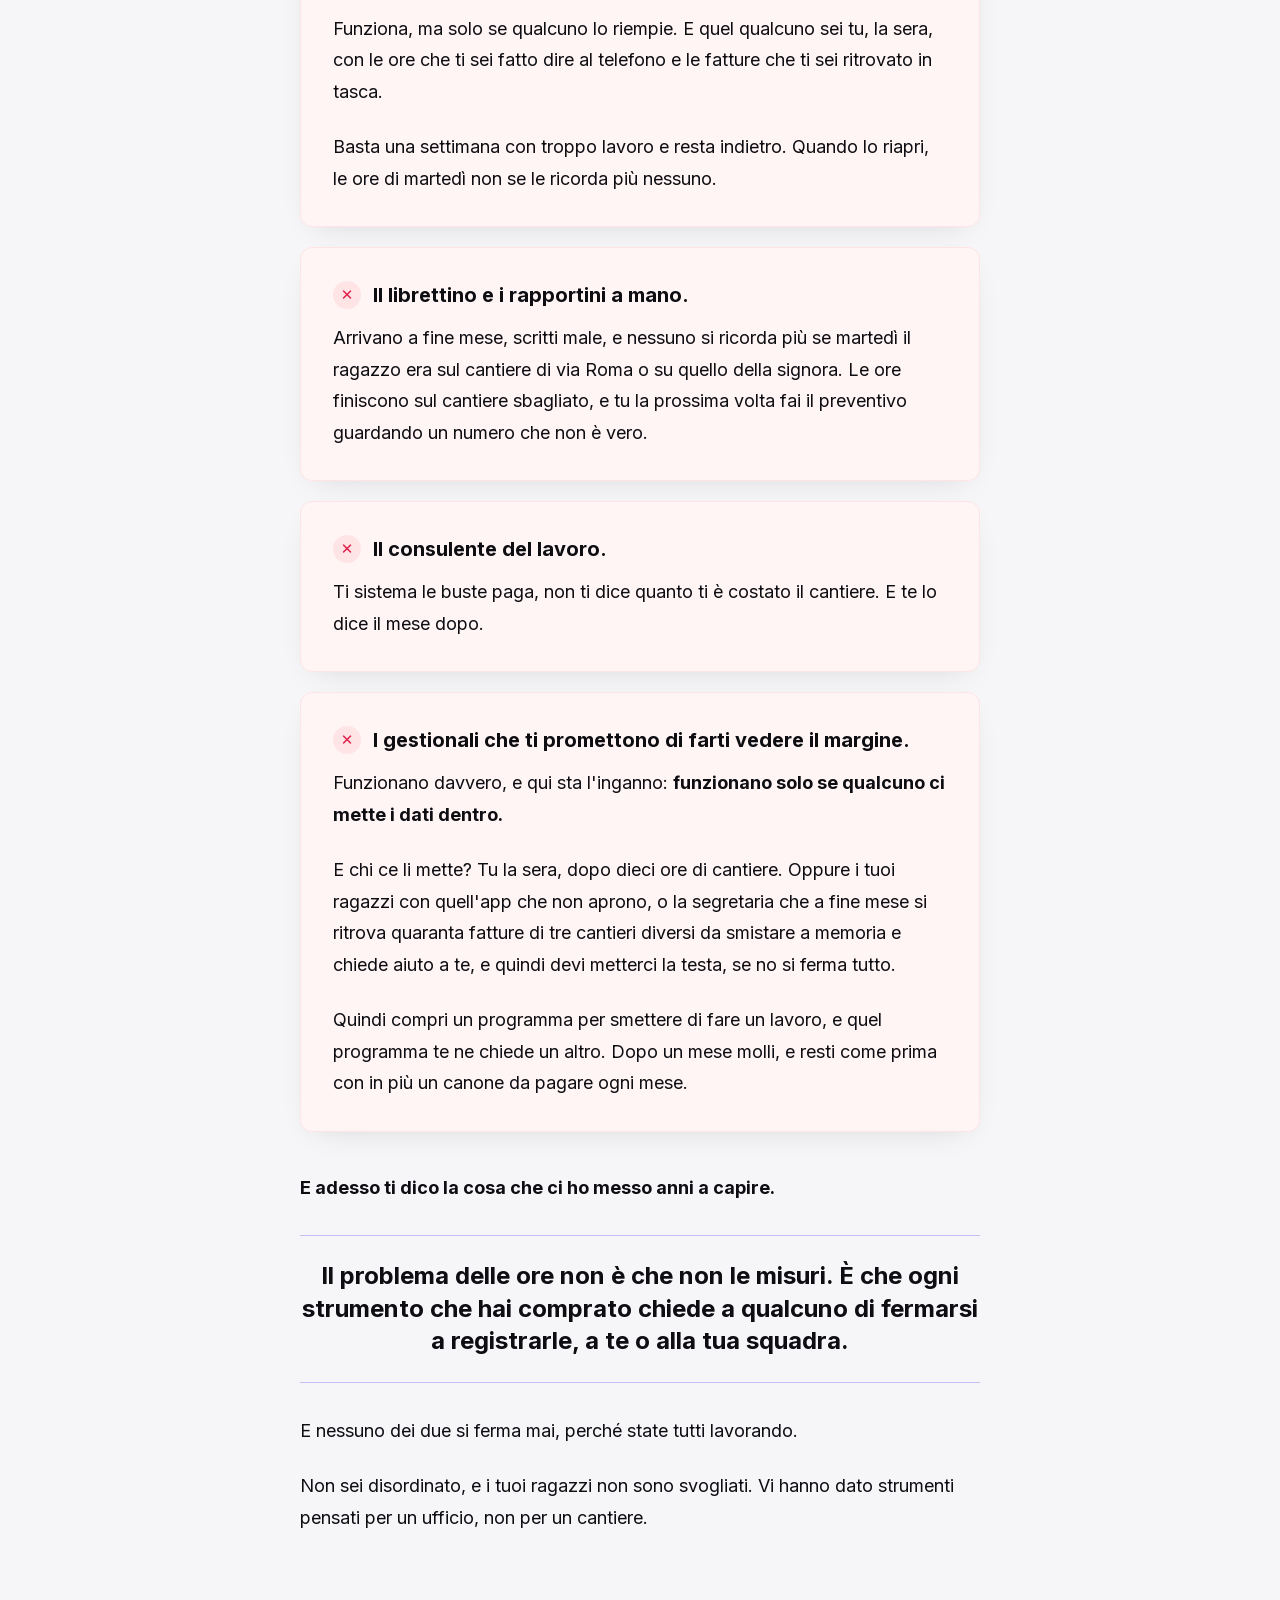
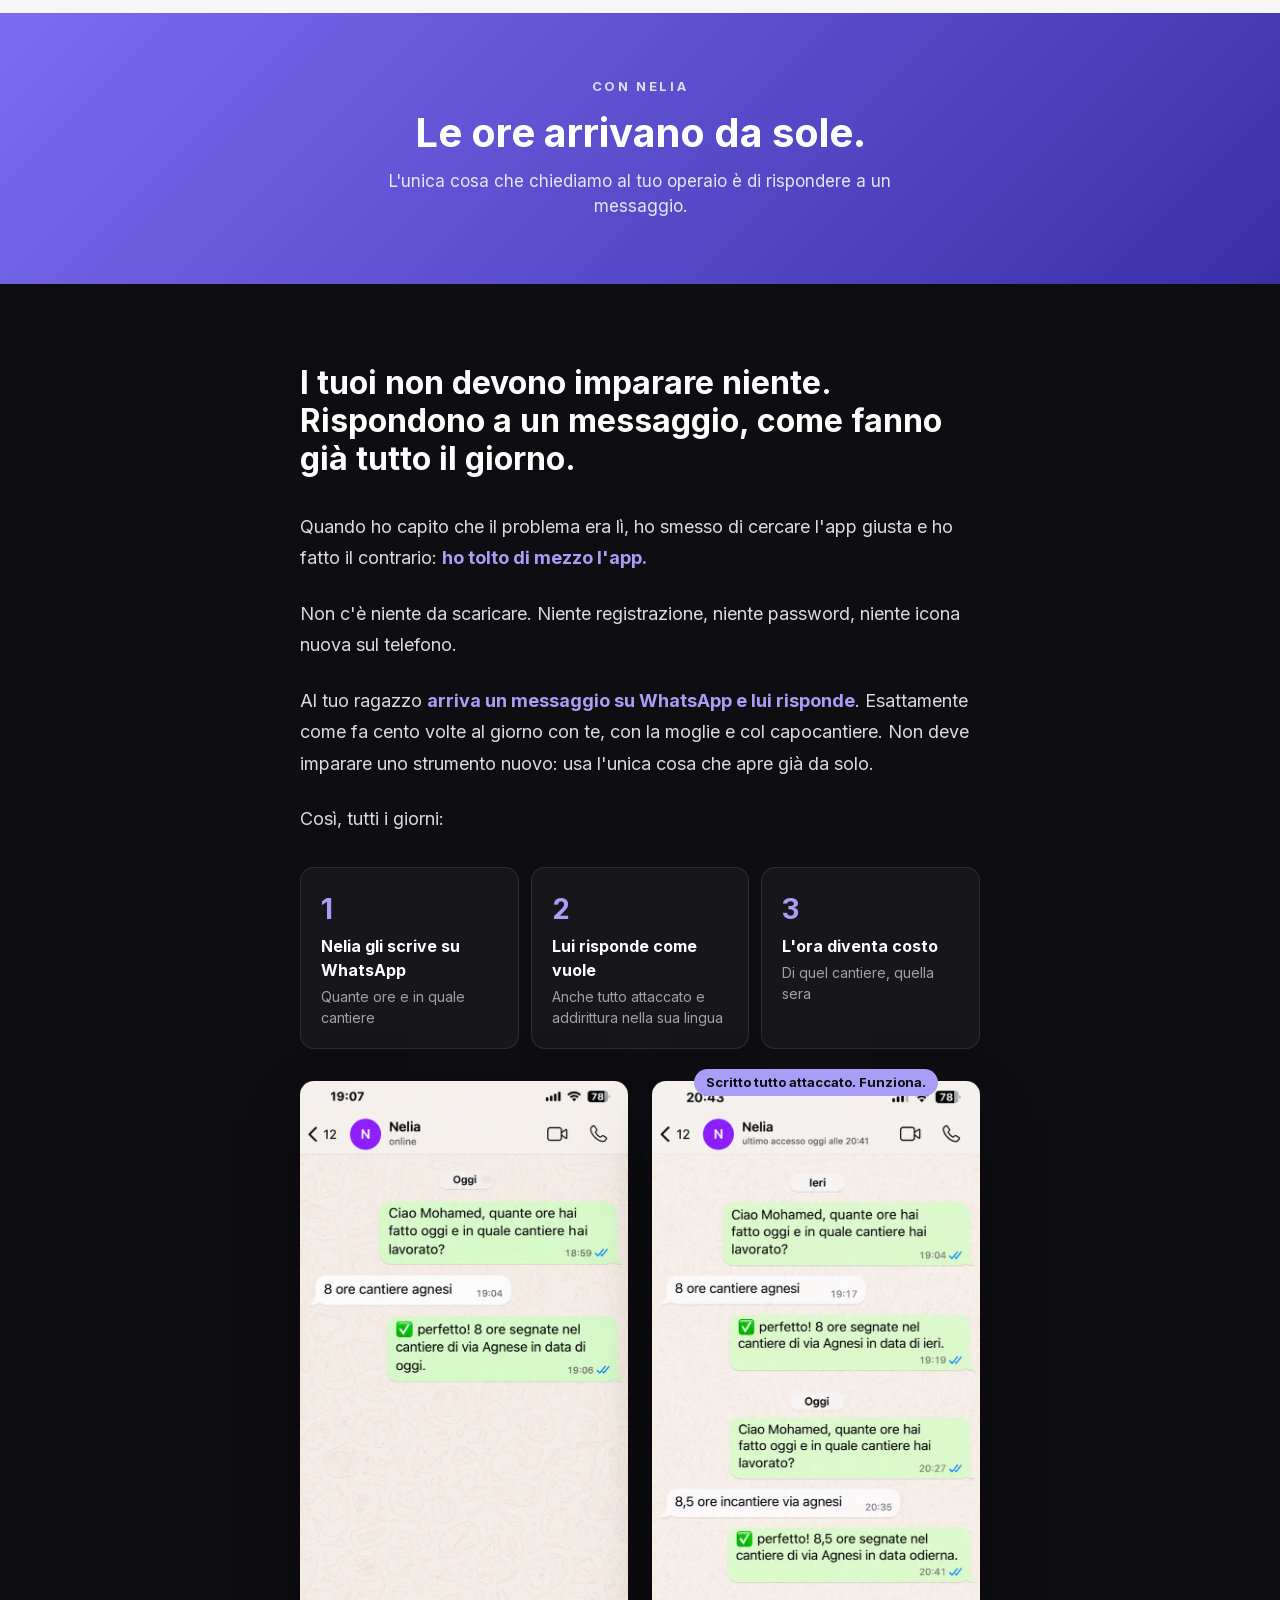
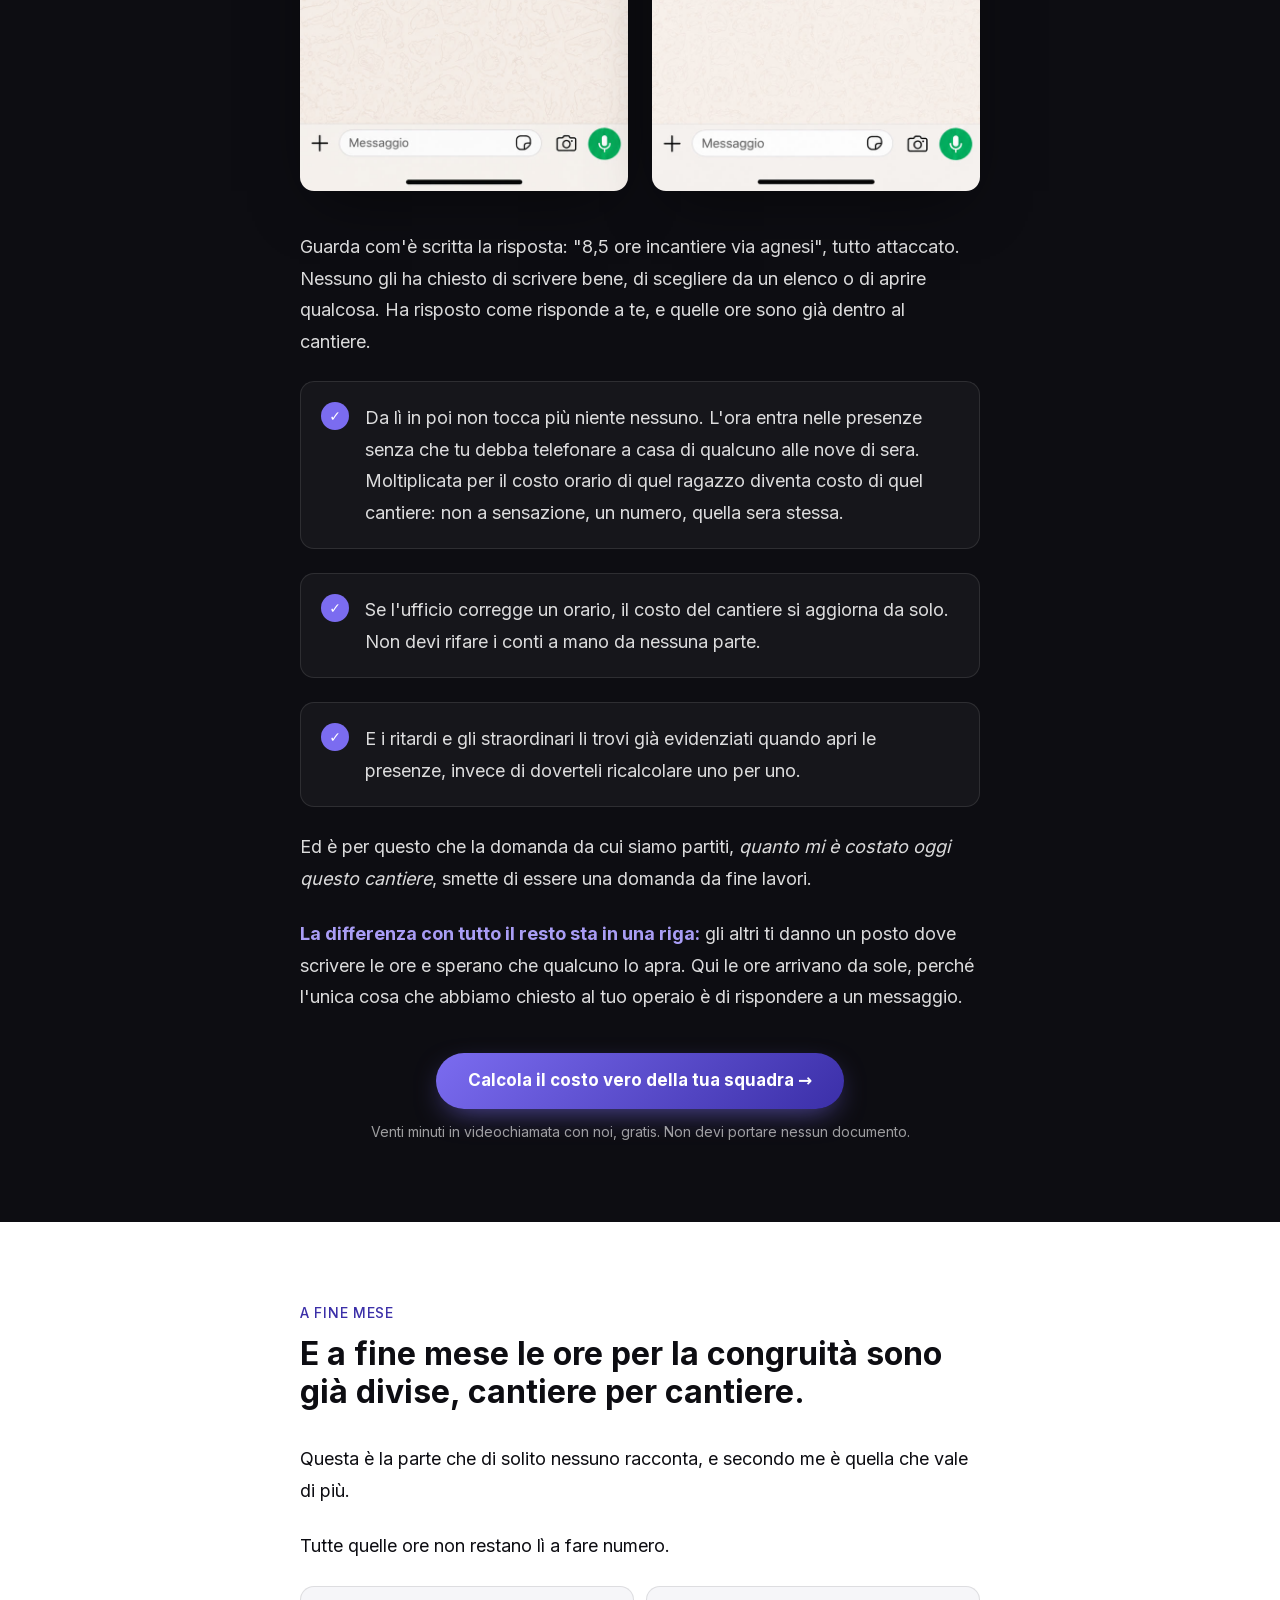
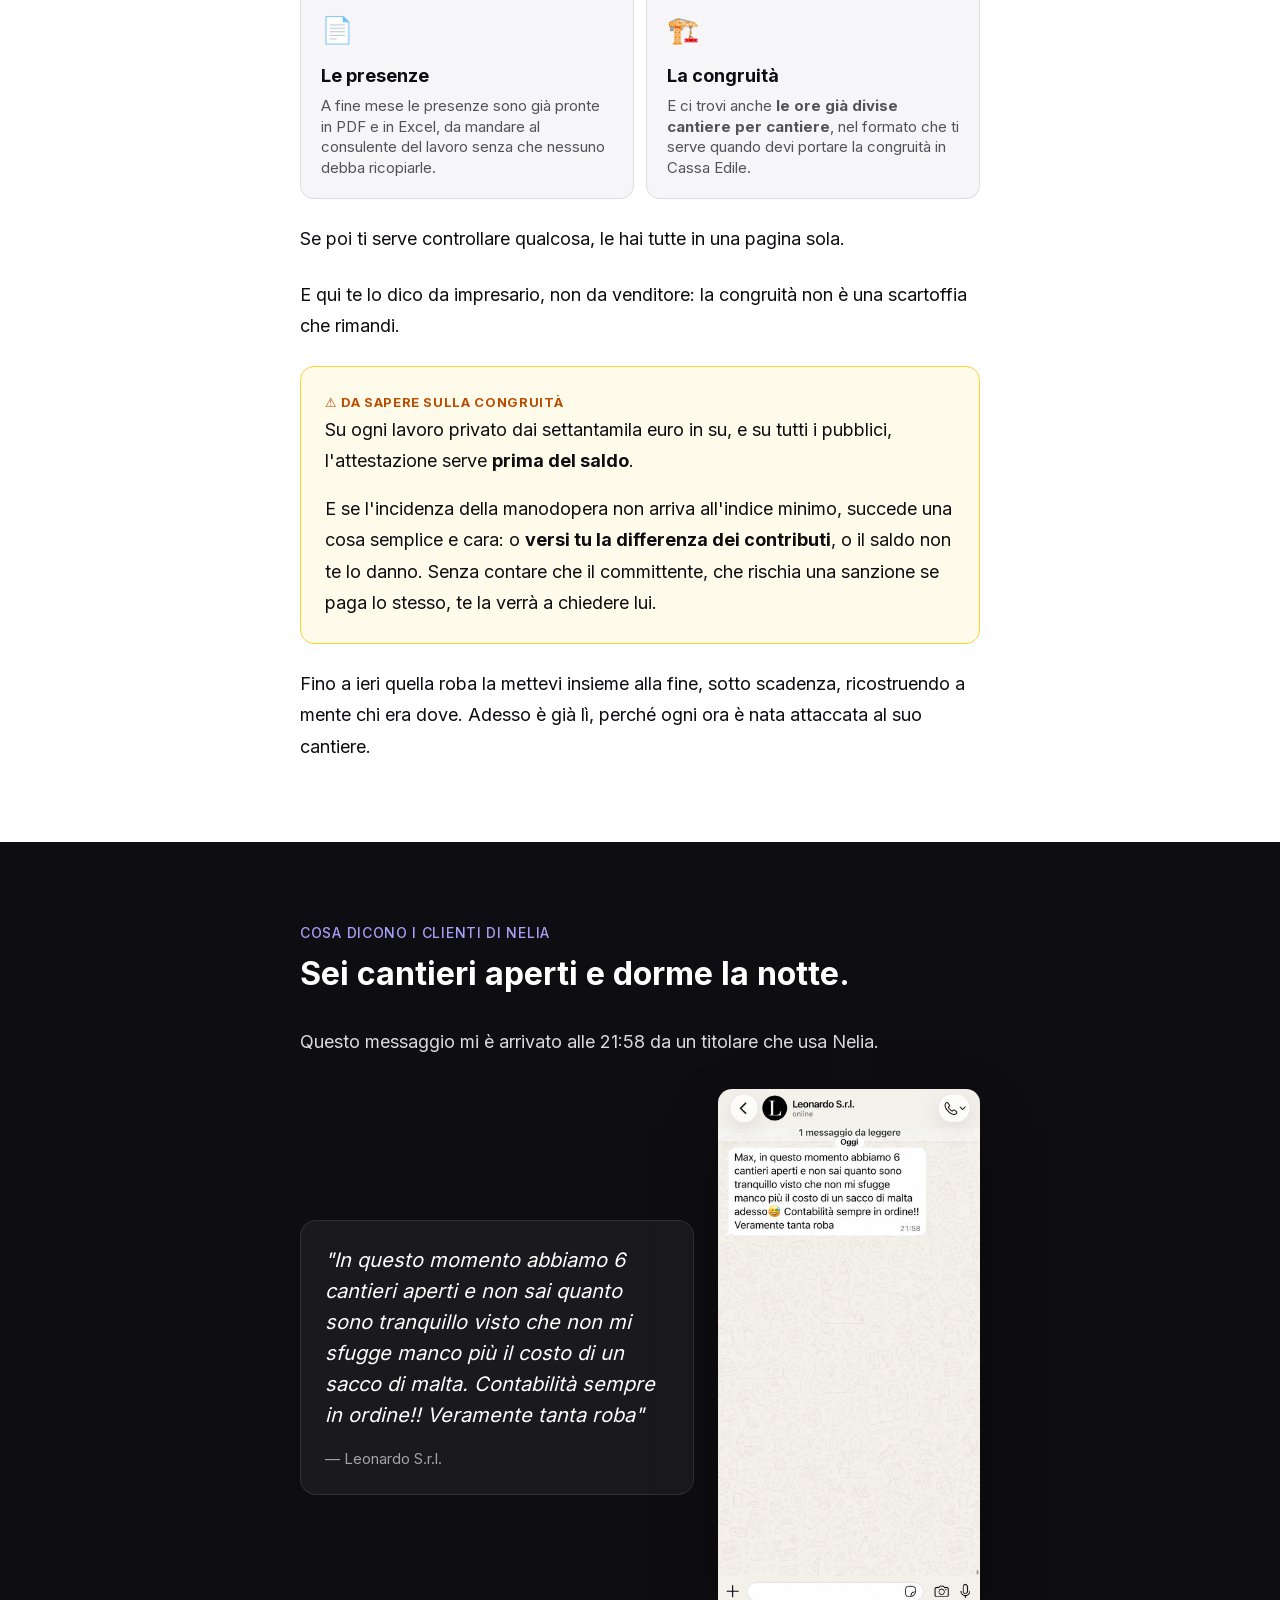
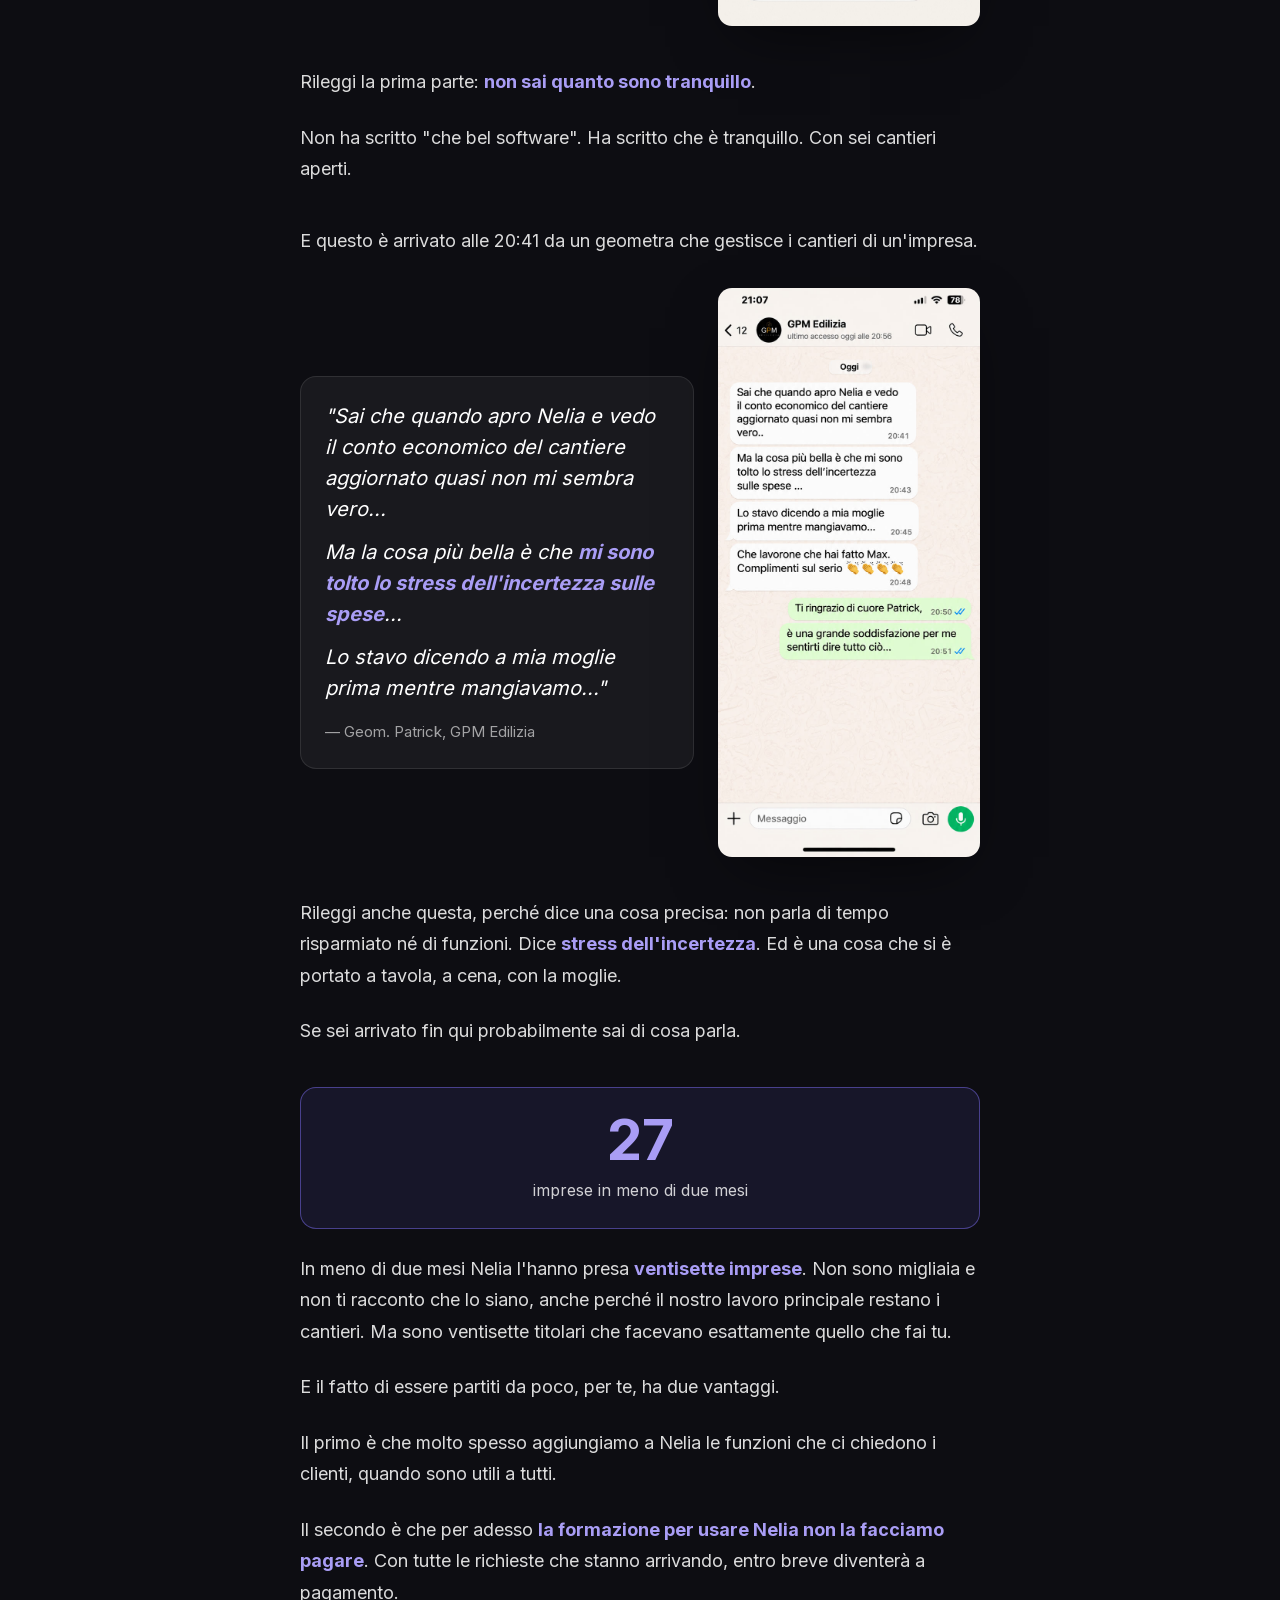
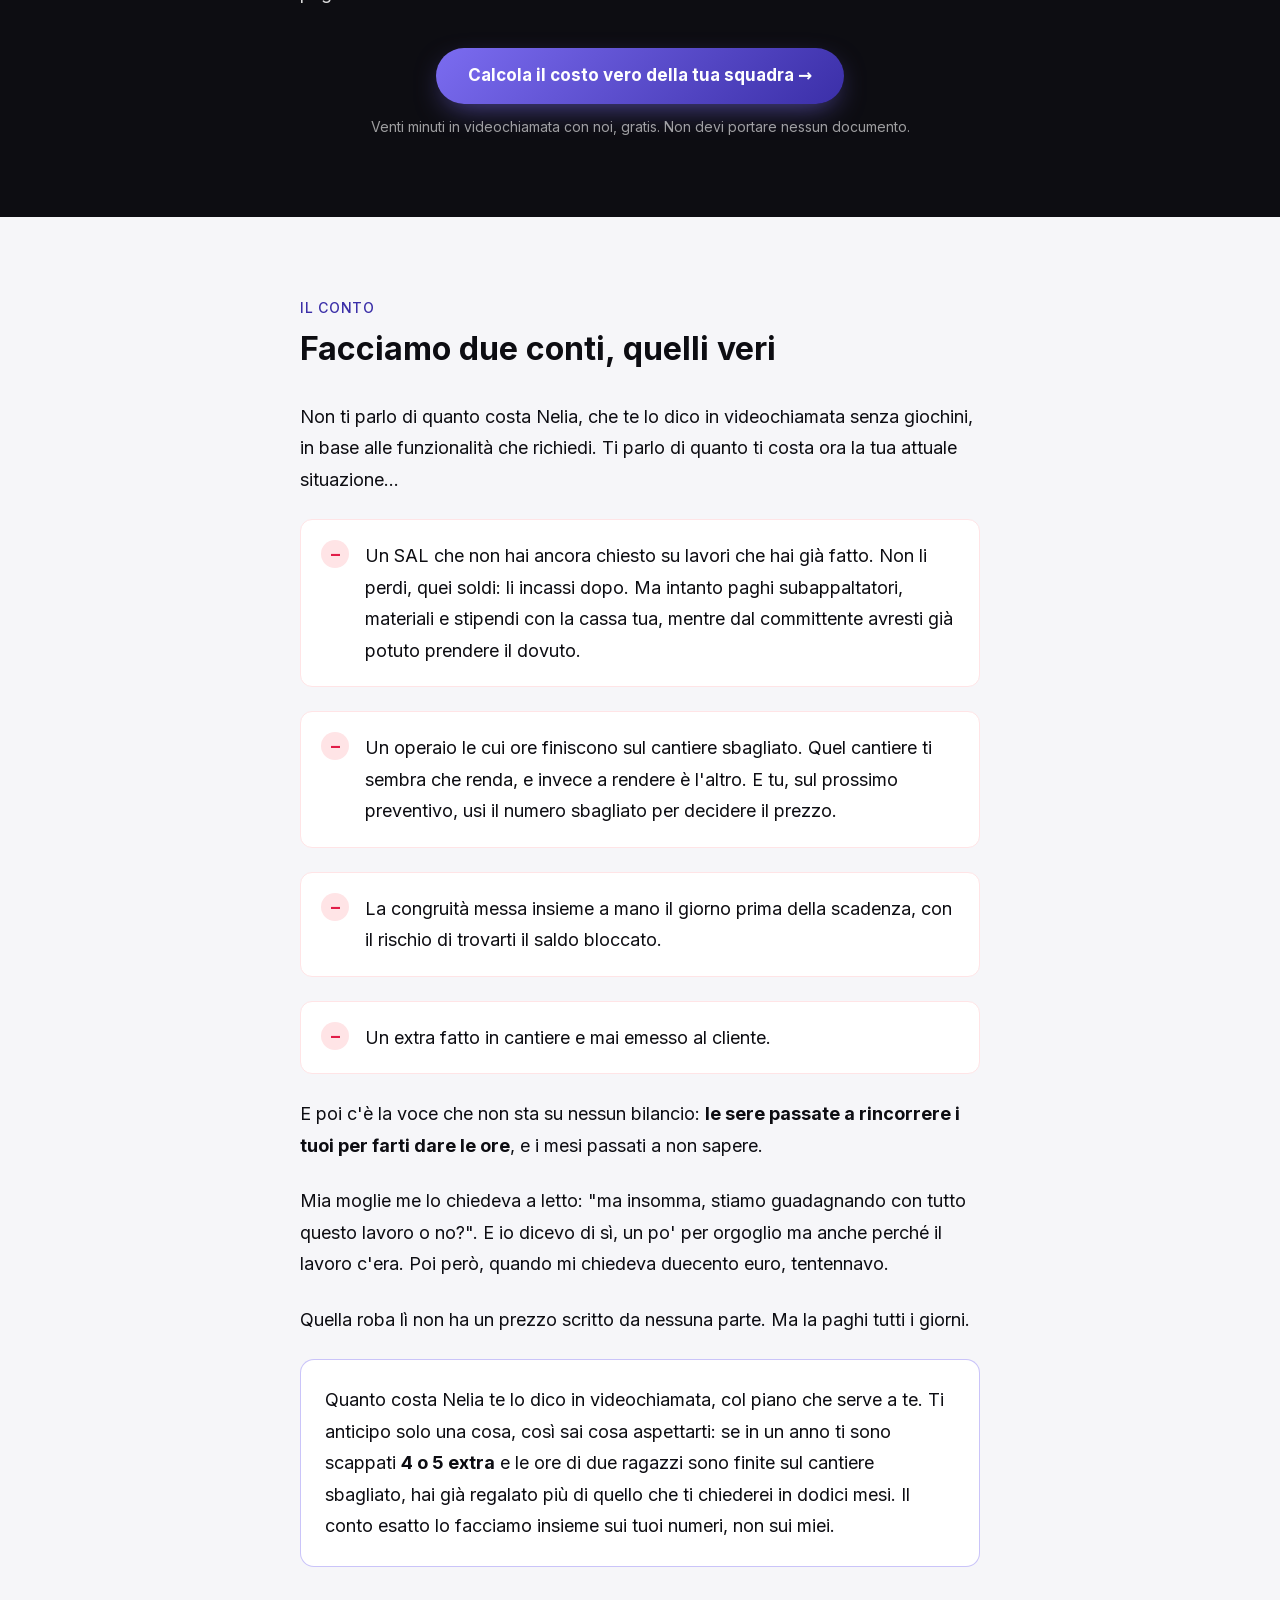
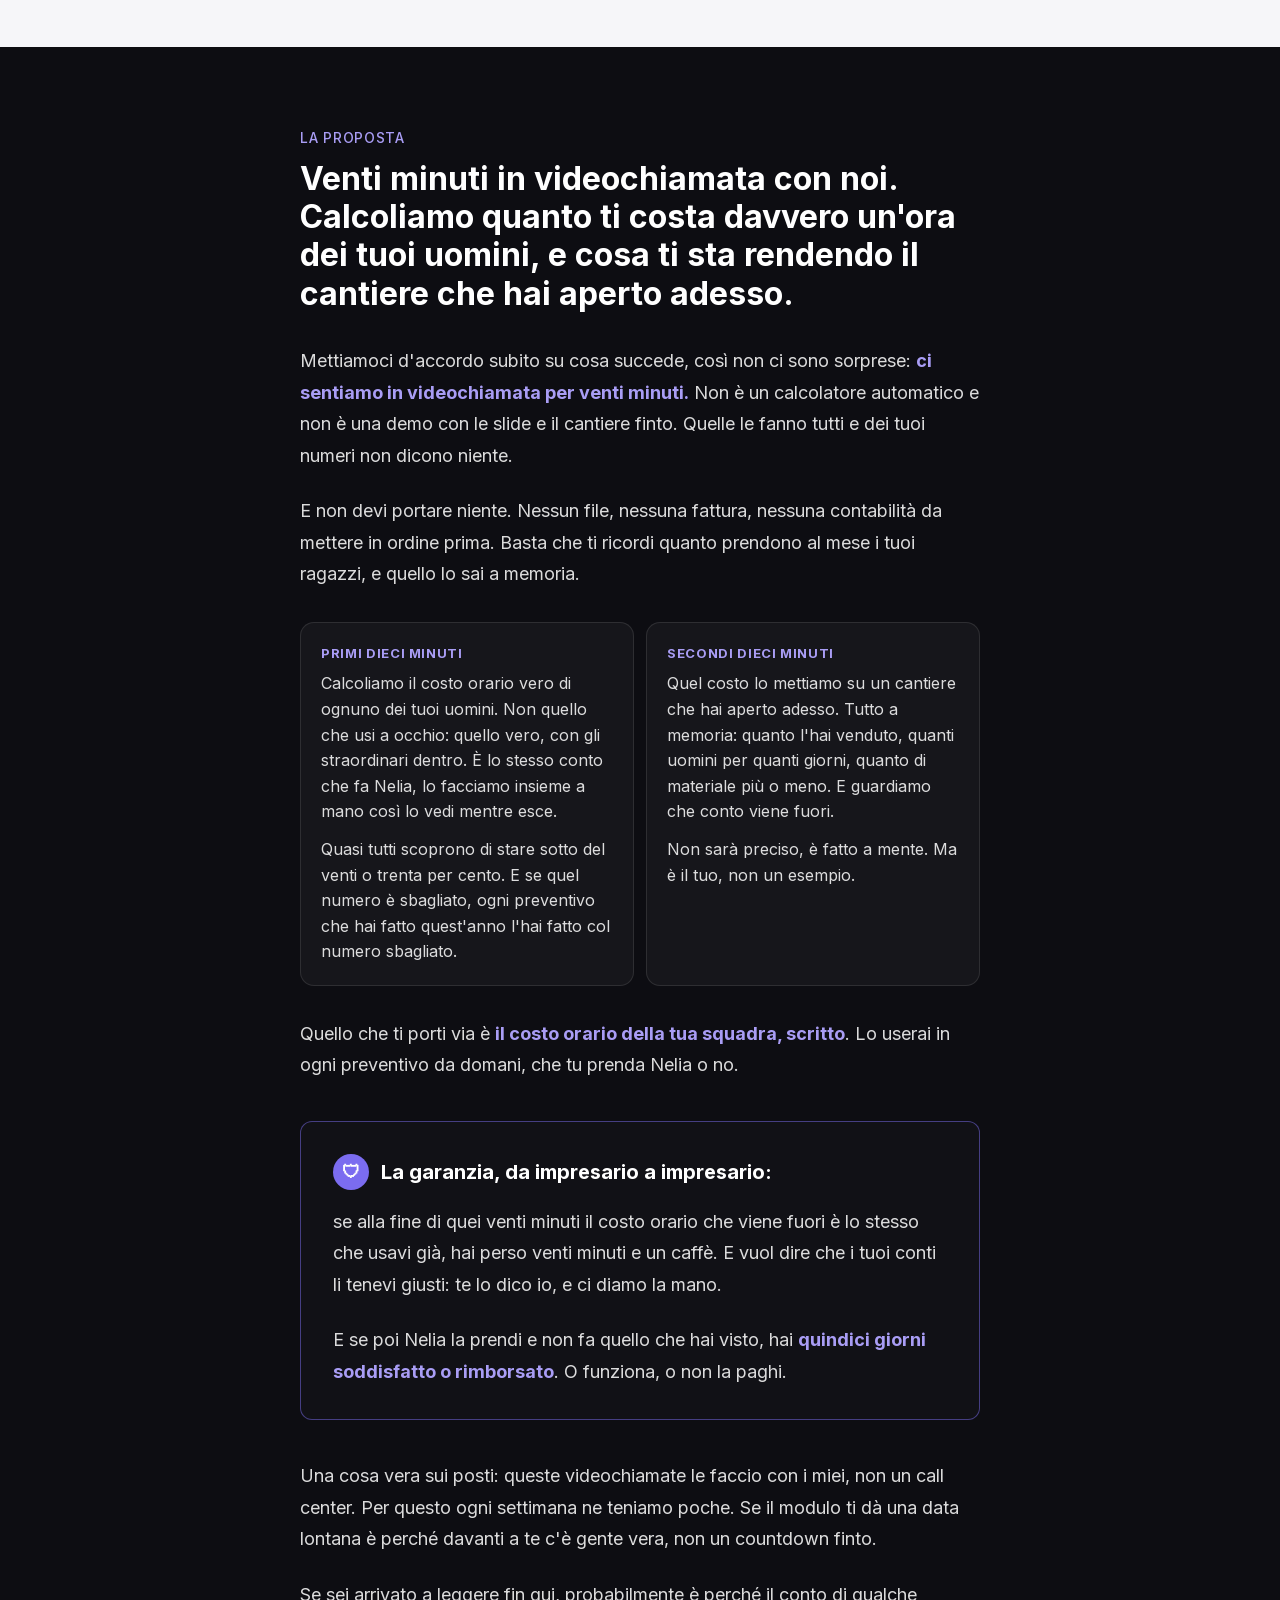
==== commit 6873b11a: "Call to action nuova: «Calcola il costo vero della tua squadra», offerta dei 20 minuti, garanzia nuo" ====
--- a/index.html
+++ b/index.html
@@ -21,6 +21,12 @@
 <script>
 (function(c,l,a,r,i,t,y){c[a]=c[a]||function(){(c[a].q=c[a].q||[]).push(arguments)};t=l.createElement(r);t.async=1;t.src="https://www.clarity.ms/tag/"+i;y=l.getElementsByTagName(r)[0];y.parentNode.insertBefore(t,y);})(window, document, "clarity", "script", "ze0okjtqvh");
 </script>
+<style>
+.anim .a-su{opacity:0;transform:translateY(28px);transition:opacity .7s cubic-bezier(.2,.7,.2,1),transform .7s cubic-bezier(.2,.7,.2,1)}
+.anim .a-foto{opacity:0;transform:scale(.96);transition:opacity .8s cubic-bezier(.2,.7,.2,1),transform .8s cubic-bezier(.2,.7,.2,1)}
+.anim .a-su.visto,.anim .a-foto.visto{opacity:1;transform:none}
+@media (prefers-reduced-motion:reduce){.anim .a-su,.anim .a-foto{opacity:1;transform:none;transition:none}}
+</style>
 </head>
 <body>
 <noscript><img height="1" width="1" style="display:none" src="https://www.facebook.com/tr?id=4167147603589375&amp;ev=PageView&amp;noscript=1" alt=""/></noscript>
@@ -45,7 +51,8 @@
           <p>Le ore dei tuoi ragazzi sono il costo più grosso che hai, e sono l&#x27;unico che nessuno riesce a registrare quando succede. Qui sotto ti faccio vedere come l&#x27;ho risolto per la mia impresa, che di mestiere <strong class="font-bold text-[#A99DF5]">faccio l&#x27;impresario, non il venditore di software</strong>.</p>
         </div>
         <div class="pt-2">
-          <a href="#form" class="bg-nelia-gradient flex h-[56px] w-full items-center justify-center rounded-[10px] px-6 text-[17px] font-bold text-white shadow-[0_10px_30px_-10px_rgba(123,108,240,0.7)] transition active:scale-[0.99] md:inline-flex md:h-[56px] md:w-auto md:rounded-full md:px-8 md:text-[17px] md:hover:scale-[1.02]">Voglio sapere quanto mi costa ogni cantiere</a>
+          <a href="#form" class="bg-nelia-gradient flex h-[56px] w-full items-center justify-center rounded-[10px] px-6 text-[17px] font-bold text-white shadow-[0_10px_30px_-10px_rgba(123,108,240,0.7)] transition active:scale-[0.99] md:inline-flex md:h-[56px] md:w-auto md:rounded-full md:px-8 md:text-[17px] md:hover:scale-[1.02]">Calcola il costo vero della tua squadra →</a>
+          <p class="mt-3 text-[14px] text-white/60">Venti minuti in videochiamata con noi, gratis. Non devi portare nessun documento.</p>
         </div>
         <div class="pt-1">
           <a href="#lead" aria-label="Scorri" class="inline-flex flex-col items-start gap-1 text-white/50">
@@ -78,7 +85,7 @@
           <p>Arriva la fattura di un mio subappaltatore. Giusta, per carità: aveva maturato la sua percentuale, perché i lavori li aveva fatti davvero.</p>
           <p>Il problema era dall'altra parte. Da quel cantiere io avevo incassato <strong>solo l'acconto iniziale</strong>. Il mio subappaltatore mi mandava la fattura del 60%, quando io non avevo ancora emesso nemmeno quella del 30%.</p>
           <div class="grid grid-cols-2 gap-3">
-            <div class="rounded-[14px] border border-[#FFE4E6] bg-[#FFF5F5] p-5 text-center"><div class="text-[40px] font-bold leading-none text-[#E11D48]">60%</div><div class="mt-2 text-[14px] leading-snug text-[#0D0D12]/70">la fattura del mio subappaltatore</div></div>
+            <div class="rounded-[14px] border border-[#FFE4E6] bg-[#FFF5F5] p-5 text-center"><div class="text-[40px] font-bold leading-none text-[#E11D48]" data-conta="60" data-dopo="%">60%</div><div class="mt-2 text-[14px] leading-snug text-[#0D0D12]/70">la fattura del mio subappaltatore</div></div>
             <div class="rounded-[14px] border border-black/10 bg-[#F6F6F9] p-5 text-center"><div class="text-[22px] font-bold leading-[1.1] text-[#0D0D12] md:text-[26px]">Solo l'acconto</div><div class="mt-2 text-[14px] leading-snug text-[#0D0D12]/70">quello che avevo incassato io</div></div>
           </div>
           <p>E attenzione, non perché non fossimo al trenta. <strong>Al trenta c'eravamo arrivati da un pezzo, forse venti giorni prima…</strong></p>
@@ -192,7 +199,7 @@
           <p>Ed è per questo che la domanda da cui siamo partiti, <em>quanto mi è costato oggi questo cantiere</em>, smette di essere una domanda da fine lavori.</p>
           <p><strong class="text-[#A99DF5]">La differenza con tutto il resto sta in una riga:</strong> gli altri ti danno un posto dove scrivere le ore e sperano che qualcuno lo apra. Qui le ore arrivano da sole, perché l'unica cosa che abbiamo chiesto al tuo operaio è di rispondere a un messaggio.</p>
         </div>
-      <div class="mt-10 text-center"><a href="#form" class="bg-nelia-gradient inline-flex h-[56px] items-center justify-center rounded-full px-8 text-[17px] font-bold text-white shadow-[0_10px_30px_-10px_rgba(123,108,240,0.7)]">Guardiamo i conti di un tuo cantiere →</a></div>
+      <div class="mt-10 text-center"><a href="#form" class="bg-nelia-gradient inline-flex h-[56px] items-center justify-center rounded-full px-8 text-[17px] font-bold text-white shadow-[0_10px_30px_-10px_rgba(123,108,240,0.7)]">Calcola il costo vero della tua squadra →</a><p class="mt-3 text-[14px] text-white/60">Venti minuti in videochiamata con noi, gratis. Non devi portare nessun documento.</p></div>
     </div>
   </section>
   <section class="px-5 py-12 md:py-20 bg-white">
@@ -253,13 +260,13 @@
           <p>Se sei arrivato fin qui probabilmente sai di cosa parla.</p>
         </div>
         <div class="text-[17px] leading-[1.75] md:text-[18px] space-y-5 md:space-y-6 text-white/85 mt-10">
-          <div class="mb-6 rounded-[16px] border border-[#7B6CF0]/50 bg-[#7B6CF0]/10 p-6 text-center"><div class="text-[56px] font-bold leading-none text-[#A99DF5]">27</div><div class="mt-2 text-[16px] text-white/80">imprese in meno di due mesi</div></div>
+          <div class="mb-6 rounded-[16px] border border-[#7B6CF0]/50 bg-[#7B6CF0]/10 p-6 text-center"><div class="text-[56px] font-bold leading-none text-[#A99DF5]" data-conta="27">27</div><div class="mt-2 text-[16px] text-white/80">imprese in meno di due mesi</div></div>
           <p>In meno di due mesi Nelia l'hanno presa <strong class="text-[#A99DF5]">ventisette imprese</strong>. Non sono migliaia e non ti racconto che lo siano, anche perché il nostro lavoro principale restano i cantieri. Ma sono ventisette titolari che facevano esattamente quello che fai tu.</p>
           <p>E il fatto di essere partiti da poco, per te, ha due vantaggi.</p>
           <p>Il primo è che molto spesso aggiungiamo a Nelia le funzioni che ci chiedono i clienti, quando sono utili a tutti.</p>
           <p>Il secondo è che per adesso <strong class="text-[#A99DF5]">la formazione per usare Nelia non la facciamo pagare</strong>. Con tutte le richieste che stanno arrivando, entro breve diventerà a pagamento.</p>
         </div>
-      <div class="mt-10 text-center"><a href="#form" class="bg-nelia-gradient inline-flex h-[56px] items-center justify-center rounded-full px-8 text-[17px] font-bold text-white shadow-[0_10px_30px_-10px_rgba(123,108,240,0.7)]">Guardiamo i conti di un tuo cantiere →</a></div>
+      <div class="mt-10 text-center"><a href="#form" class="bg-nelia-gradient inline-flex h-[56px] items-center justify-center rounded-full px-8 text-[17px] font-bold text-white shadow-[0_10px_30px_-10px_rgba(123,108,240,0.7)]">Calcola il costo vero della tua squadra →</a><p class="mt-3 text-[14px] text-white/60">Venti minuti in videochiamata con noi, gratis. Non devi portare nessun documento.</p></div>
     </div>
   </section>
   <section class="px-5 py-12 md:py-20 bg-[#F6F6F9]">
@@ -282,27 +289,33 @@
   <section id="offerta" class="px-5 py-12 md:py-20 bg-[#0D0D12] text-white">
     <div class="mx-auto w-full max-w-[680px]">
       <p class="mb-3 text-[13px] font-medium uppercase tracking-wider text-[#A99DF5] md:text-[14px]">La proposta</p>
-      <h2 class="text-[24px] leading-[1.2] font-bold md:text-[32px] mb-8 text-white">Prendiamo un tuo cantiere e guardiamoci dentro. Davvero, non per modo di dire.</h2>
+      <h2 class="text-[24px] leading-[1.2] font-bold md:text-[32px] mb-8 text-white">Venti minuti in videochiamata con noi. Calcoliamo quanto ti costa davvero un'ora dei tuoi uomini, e cosa ti sta rendendo il cantiere che hai aperto adesso.</h2>
         <div class="text-[17px] leading-[1.75] md:text-[18px] space-y-5 md:space-y-6 text-white/85">
-          <p>Niente demo con le slide e il progetto finto. Quelle le fanno tutti e non ti dicono niente dei <strong class="text-[#A99DF5]">tuoi</strong> cantieri.</p>
-          <p>Facciamo una cosa diversa: <strong class="text-[#A99DF5]">venti minuti in videochiamata, su un cantiere che hai aperto adesso.</strong></p>
-          <p>Ti presenti con un cantiere vero, uno di quelli su cui non sapresti dirmi al centesimo come stai messo. Mettiamo dentro le ore dei tuoi ragazzi e quello che hai speso, e guardiamo insieme che numero viene fuori.</p>
-          <p>Non la facciamo noi la contabilità: la facciamo con te, perché è l'unico modo per capire se questa roba <strong class="text-[#A99DF5]">parla la tua lingua</strong> o è l'ennesimo programma che compri e abbandoni.</p>
+          <p>Mettiamoci d'accordo subito su cosa succede, così non ci sono sorprese: <strong class="text-[#A99DF5]">ci sentiamo in videochiamata per venti minuti.</strong> Non è un calcolatore automatico e non è una demo con le slide e il cantiere finto. Quelle le fanno tutti e dei tuoi numeri non dicono niente.</p>
+          <p>E non devi portare niente. Nessun file, nessuna fattura, nessuna contabilità da mettere in ordine prima. Basta che ti ricordi quanto prendono al mese i tuoi ragazzi, e quello lo sai a memoria.</p>
+        </div>
+        <div class="mt-8 grid gap-3 md:grid-cols-2">
+          <div class="rounded-[14px] border border-white/10 bg-white/[0.04] p-5 text-[16px] leading-[1.6] text-white/85"><div class="text-[13px] font-bold uppercase tracking-wider text-[#A99DF5]">Primi dieci minuti</div><p class="mt-2">Calcoliamo il costo orario vero di ognuno dei tuoi uomini. Non quello che usi a occhio: quello vero, con gli straordinari dentro. È lo stesso conto che fa Nelia, lo facciamo insieme a mano così lo vedi mentre esce.</p><p class="mt-3">Quasi tutti scoprono di stare sotto del venti o trenta per cento. E se quel numero è sbagliato, ogni preventivo che hai fatto quest&#x27;anno l&#x27;hai fatto col numero sbagliato.</p></div>
+          <div class="rounded-[14px] border border-white/10 bg-white/[0.04] p-5 text-[16px] leading-[1.6] text-white/85"><div class="text-[13px] font-bold uppercase tracking-wider text-[#A99DF5]">Secondi dieci minuti</div><p class="mt-2">Quel costo lo mettiamo su un cantiere che hai aperto adesso. Tutto a memoria: quanto l&#x27;hai venduto, quanti uomini per quanti giorni, quanto di materiale più o meno. E guardiamo che conto viene fuori.</p><p class="mt-3">Non sarà preciso, è fatto a mente. Ma è il tuo, non un esempio.</p></div>
+        </div>
+        <div class="text-[17px] leading-[1.75] md:text-[18px] space-y-5 md:space-y-6 text-white/85 mt-8">
+          <p>Quello che ti porti via è <strong class="text-[#A99DF5]">il costo orario della tua squadra, scritto</strong>. Lo userai in ogni preventivo da domani, che tu prenda Nelia o no.</p>
         </div>
         <div class="my-10 rounded-[12px] border border-[#7B6CF0]/50 bg-white/[0.02] p-7 md:p-8">
           <p class="mb-4 flex items-center gap-3 text-[18px] font-bold text-white md:text-[20px]"><span class="flex h-9 w-9 items-center justify-center rounded-full bg-[#7B6CF0] text-[18px]">🛡</span>La garanzia, da impresario a impresario:</p>
         <div class="text-[17px] leading-[1.75] md:text-[18px] space-y-5 md:space-y-6 text-white/85">
-          <p>se alla fine di quei venti minuti non esce almeno una cosa che dei tuoi cantieri non sapevi, hai perso venti minuti e un caffè. Fine. Nessuno ti richiama tre volte.</p>
-          <p>E se poi Nelia la prendi e non fa quello che hai visto in videochiamata, hai <strong class="text-[#A99DF5]">quindici giorni soddisfatto o rimborsato</strong>: o funziona, o non la paghi.</p>
+          <p>se alla fine di quei venti minuti il costo orario che viene fuori è lo stesso che usavi già, hai perso venti minuti e un caffè. E vuol dire che i tuoi conti li tenevi giusti: te lo dico io, e ci diamo la mano.</p>
+          <p>E se poi Nelia la prendi e non fa quello che hai visto, hai <strong class="text-[#A99DF5]">quindici giorni soddisfatto o rimborsato</strong>. O funziona, o non la paghi.</p>
         </div>
         </div>
         <div class="text-[17px] leading-[1.75] md:text-[18px] space-y-5 md:space-y-6 text-white/85">
-          <p>Una cosa vera sui posti: le videochiamate le facciamo noi, di persona, non un call center. Per questo ogni settimana ne teniamo poche. Se il modulo ti dà una data lontana è perché davanti a te c'è gente vera, non un countdown finto.</p>
+          <p>Una cosa vera sui posti: queste videochiamate le faccio con i miei, non un call center. Per questo ogni settimana ne teniamo poche. Se il modulo ti dà una data lontana è perché davanti a te c'è gente vera, non un countdown finto.</p>
+          <p>Se sei arrivato a leggere fin qui, probabilmente è perché il conto di qualche cantiere non ti torna da un pezzo.</p>
         </div>
         <div class="mt-10 grid gap-3 md:grid-cols-3">
           <div class="rounded-[14px] border border-white/10 bg-white/[0.04] p-5"><div class="text-[13px] font-bold text-[#A99DF5]">PASSO 1</div><div class="mt-1 font-bold">Lasci i tuoi dati</div></div>
           <div class="rounded-[14px] border border-white/10 bg-white/[0.04] p-5"><div class="text-[13px] font-bold text-[#A99DF5]">PASSO 2</div><div class="mt-1 font-bold">Ti chiamiamo entro 1 giorno lavorativo</div></div>
-          <div class="rounded-[14px] border border-white/10 bg-white/[0.04] p-5"><div class="text-[13px] font-bold text-[#A99DF5]">PASSO 3</div><div class="mt-1 font-bold">20 minuti sul tuo cantiere</div></div>
+          <div class="rounded-[14px] border border-white/10 bg-white/[0.04] p-5"><div class="text-[13px] font-bold text-[#A99DF5]">PASSO 3</div><div class="mt-1 font-bold">20 minuti per calcolare il costo della tua squadra</div></div>
         </div>
         <div class="mt-6">
           <form id="form" novalidate class="rounded-[12px] bg-white p-6 shadow-[0_20px_60px_-30px_rgba(59,47,168,0.5)] md:p-8">
@@ -349,9 +362,9 @@
                 <span>Ho letto l&#x27;<a href="https://prova.mynelia.it/privacy" target="_blank" rel="noopener" class="underline">informativa privacy</a> e acconsento a essere ricontattato.</span>
               </label>
               <span data-errore="privacy" hidden class="mt-1.5 block text-[13px] font-medium text-red-600"></span>
-              <button id="invia" type="submit" class="bg-nelia-gradient mt-2 flex w-full items-center justify-center rounded-[10px] px-6 text-[18px] font-bold text-white shadow-[0_10px_30px_-10px_rgba(123,108,240,0.7)] transition active:scale-[0.99] disabled:opacity-70" style="min-height:56px">Guardiamo i conti di un tuo cantiere →</button>
+              <button id="invia" type="submit" class="bg-nelia-gradient mt-2 flex w-full items-center justify-center rounded-[10px] px-6 text-[18px] font-bold text-white shadow-[0_10px_30px_-10px_rgba(123,108,240,0.7)] transition active:scale-[0.99] disabled:opacity-70" style="min-height:56px">Calcola il costo vero della tua squadra →</button>
               <p id="errore-invio" hidden class="text-center text-[14px] font-medium text-red-600"></p>
-              <p class="pt-1 text-center text-[14px] text-[#0D0D12]/60">Videochiamata guidata · ~20 minuti · gratis</p>
+              <p class="pt-1 text-center text-[14px] text-[#0D0D12]/60">Venti minuti in videochiamata con noi, gratis. Non devi portare nessun documento.</p>
             </div>
           </form>
         </div>
@@ -447,8 +460,8 @@
           </div>
         </div>
         <div class="mt-12">
-          <a href="#form" class="bg-nelia-gradient flex w-full items-center justify-center rounded-[10px] px-6 py-4 text-[18px] font-bold text-white shadow-[0_10px_30px_-10px_rgba(123,108,240,0.7)]" style="min-height:56px">Guardiamo i conti di un tuo cantiere →</a>
-          <p class="mt-4 text-center text-[14px] leading-[1.6] text-[#0D0D12]/60 md:text-[15px]">Un cantiere vero, il tuo. 20 minuti. Se non esce almeno una cosa che non sapevi, hai perso un caffè.</p>
+          <a href="#form" class="bg-nelia-gradient flex w-full items-center justify-center rounded-[10px] px-6 py-4 text-[18px] font-bold text-white shadow-[0_10px_30px_-10px_rgba(123,108,240,0.7)]" style="min-height:56px">Calcola il costo vero della tua squadra →</a>
+          <p class="mt-4 text-center text-[14px] leading-[1.6] text-[#0D0D12]/60 md:text-[15px]">Venti minuti in videochiamata con noi, gratis. Non devi portare nessun documento.</p>
         </div>
     </div>
   </section>
@@ -465,7 +478,7 @@
     </div>
   </footer>
   <div id="barra-fissa" class="fixed inset-x-0 bottom-0 z-50 border-t border-white/10 bg-[#0D0D12]/95 px-4 py-3 backdrop-blur transition-transform duration-300 md:hidden translate-y-full">
-    <a href="#form" class="bg-nelia-gradient flex h-[52px] w-full items-center justify-center rounded-[10px] text-[16px] font-bold text-white">Guardiamo i conti di un cantiere →</a>
+    <a href="#form" class="bg-nelia-gradient flex h-[52px] w-full items-center justify-center rounded-[10px] text-[16px] font-bold text-white">Calcola il costo della tua squadra →</a>
   </div>
 </div>
 
@@ -613,5 +626,35 @@
   });
 })();
 </script>
+<script>
+// Animazioni all'arrivo dei blocchi mentre si scorre (una volta sola).
+(function () {
+  if (!('IntersectionObserver' in window) || matchMedia('(prefers-reduced-motion: reduce)').matches) return;
+  var d = document.documentElement; d.classList.add('anim');
+  var sel = 'section h2, section p.uppercase, section .rounded-\\[12px\\], section .rounded-\\[14px\\], section .rounded-\\[16px\\], section blockquote, section figure, section .max-w-\\[340px\\], #form';
+  var vedi = [];
+  document.querySelectorAll(sel).forEach(function (el) {
+    if (el.closest('#cookie-banner') || el.closest('#barra-fissa') || el.parentElement.closest('.a-su,.a-foto')) return;
+    if (el.closest('section') === document.querySelector('section')) return; // la parte alta si vede subito
+    el.classList.add(el.matches('figure, .max-w-\\[340px\\]') ? 'a-foto' : 'a-su');
+    var fratelli = Array.prototype.filter.call(el.parentElement.children, function (c) { return c.matches(sel); });
+    if (fratelli.length > 1 && /grid|flex|space-y/.test(el.parentElement.className)) el.style.transitionDelay = Math.min(fratelli.indexOf(el), 4) * 90 + 'ms';
+    vedi.push(el);
+  });
+  function conta(el) {
+    var fine = +el.getAttribute('data-conta'), dopo = el.getAttribute('data-dopo') || '', t0 = null;
+    function passo(t) { if (!t0) t0 = t; var k = Math.min((t - t0) / 1100, 1), v = Math.round(fine * (1 - Math.pow(1 - k, 3))); el.textContent = v + dopo; if (k < 1) requestAnimationFrame(passo); }
+    requestAnimationFrame(passo);
+  }
+  var io = new IntersectionObserver(function (es) {
+    es.forEach(function (e) {
+      if (!e.isIntersecting) return;
+      e.target.classList.add('visto'); io.unobserve(e.target);
+      e.target.querySelectorAll('[data-conta]').forEach(conta);
+    });
+  }, { rootMargin: '0px 0px -8% 0px', threshold: 0.12 });
+  vedi.forEach(function (el) { io.observe(el); });
+})();
+</script>
 </body>
 </html>
--- a/assets/extra.css
+++ b/assets/extra.css
@@ -1,2 +1,2 @@
 /*! tailwindcss v4.2.4 | MIT License | https://tailwindcss.com */
-@layer properties{@supports (((-webkit-hyphens:none)) and (not (margin-trim:inline))) or ((-moz-orient:inline) and (not (color:rgb(from red r g b)))){*,:before,:after,::backdrop{--tw-translate-x:0;--tw-translate-y:0;--tw-translate-z:0;--tw-space-y-reverse:0;--tw-border-style:solid;--tw-leading:initial;--tw-font-weight:initial;--tw-tracking:initial;--tw-shadow:0 0 #0000;--tw-shadow-color:initial;--tw-shadow-alpha:100%;--tw-inset-shadow:0 0 #0000;--tw-inset-shadow-color:initial;--tw-inset-shadow-alpha:100%;--tw-ring-color:initial;--tw-ring-shadow:0 0 #0000;--tw-inset-ring-color:initial;--tw-inset-ring-shadow:0 0 #0000;--tw-ring-inset:initial;--tw-ring-offset-width:0px;--tw-ring-offset-color:#fff;--tw-ring-offset-shadow:0 0 #0000}}}@layer theme{:root,:host{--color-amber-50:oklch(98.7% .022 95.277);--color-amber-300:oklch(87.9% .169 91.605);--color-amber-700:oklch(55.5% .163 48.998);--color-black:#000;--color-white:#fff;--spacing:.25rem;--font-weight-medium:500;--font-weight-semibold:600;--font-weight-bold:700;--tracking-wider:.05em;--leading-snug:1.375}}@layer base,components;@layer utilities{.absolute{position:absolute}.relative{position:relative}.-top-3{top:calc(var(--spacing) * -3)}.left-1\/2{left:50%}.z-10{z-index:10}.m-0{margin:calc(var(--spacing) * 0)}.mx-auto{margin-inline:auto}.my-8{margin-block:calc(var(--spacing) * 8)}.mt-1{margin-top:calc(var(--spacing) * 1)}.mt-2{margin-top:calc(var(--spacing) * 2)}.mt-3{margin-top:calc(var(--spacing) * 3)}.mt-6{margin-top:calc(var(--spacing) * 6)}.mt-8{margin-top:calc(var(--spacing) * 8)}.mt-10{margin-top:calc(var(--spacing) * 10)}.mb-3{margin-bottom:calc(var(--spacing) * 3)}.mb-4{margin-bottom:calc(var(--spacing) * 4)}.mb-6{margin-bottom:calc(var(--spacing) * 6)}.flex{display:flex}.grid{display:grid}.inline-flex{display:inline-flex}.h-7{height:calc(var(--spacing) * 7)}.h-9{height:calc(var(--spacing) * 9)}.h-\[56px\]{height:56px}.w-7{width:calc(var(--spacing) * 7)}.w-9{width:calc(var(--spacing) * 9)}.w-\[55\%\]{width:55%}.w-\[62\%\]{width:62%}.w-\[70\%\]{width:70%}.w-\[94\%\]{width:94%}.w-full{width:100%}.max-w-\[300px\]{max-width:300px}.max-w-\[340px\]{max-width:340px}.max-w-\[420px\]{max-width:420px}.max-w-\[560px\]{max-width:560px}.max-w-\[680px\]{max-width:680px}.max-w-\[760px\]{max-width:760px}.shrink-0{flex-shrink:0}.-translate-x-1\/2{--tw-translate-x:calc(calc(1 / 2 * 100%) * -1);translate:var(--tw-translate-x) var(--tw-translate-y)}.grid-cols-2{grid-template-columns:repeat(2,minmax(0,1fr))}.items-center{align-items:center}.justify-center{justify-content:center}.gap-3{gap:calc(var(--spacing) * 3)}.gap-4{gap:calc(var(--spacing) * 4)}:where(.space-y-3>:not(:last-child)){--tw-space-y-reverse:0;margin-block-start:calc(calc(var(--spacing) * 3) * var(--tw-space-y-reverse));margin-block-end:calc(calc(var(--spacing) * 3) * calc(1 - var(--tw-space-y-reverse)))}:where(.space-y-4>:not(:last-child)){--tw-space-y-reverse:0;margin-block-start:calc(calc(var(--spacing) * 4) * var(--tw-space-y-reverse));margin-block-end:calc(calc(var(--spacing) * 4) * calc(1 - var(--tw-space-y-reverse)))}:where(.space-y-5>:not(:last-child)){--tw-space-y-reverse:0;margin-block-start:calc(calc(var(--spacing) * 5) * var(--tw-space-y-reverse));margin-block-end:calc(calc(var(--spacing) * 5) * calc(1 - var(--tw-space-y-reverse)))}.rounded-\[12px\]{border-radius:12px}.rounded-\[14px\]{border-radius:14px}.rounded-\[16px\]{border-radius:16px}.rounded-full{border-radius:3.40282e38px}.border{border-style:var(--tw-border-style);border-width:1px}.border-y{border-block-style:var(--tw-border-style);border-block-width:1px}.border-l-4{border-left-style:var(--tw-border-style);border-left-width:4px}.border-\[\#7B6CF0\]{border-color:#7b6cf0}.border-\[\#7B6CF0\]\/40{border-color:oklab(61.2587% .047513 -.18517/.4)}.border-\[\#7B6CF0\]\/50{border-color:oklab(61.2587% .047513 -.18517/.5)}.border-\[\#FFE4E6\]{border-color:#ffe4e6}.border-amber-300{border-color:var(--color-amber-300)}.border-black\/10{border-color:#0000001a}@supports (color:color-mix(in lab, red, red)){.border-black\/10{border-color:color-mix(in oklab, var(--color-black) 10%, transparent)}}.border-white\/10{border-color:#ffffff1a}@supports (color:color-mix(in lab, red, red)){.border-white\/10{border-color:color-mix(in oklab, var(--color-white) 10%, transparent)}}.bg-\[\#0D0D12\]{background-color:#0d0d12}.bg-\[\#7B6CF0\]{background-color:#7b6cf0}.bg-\[\#7B6CF0\]\/10{background-color:oklab(61.2587% .047513 -.18517/.1)}.bg-\[\#A99DF5\]{background-color:#a99df5}.bg-\[\#F6F6F9\]{background-color:#f6f6f9}.bg-\[\#FFE4E6\]{background-color:#ffe4e6}.bg-\[\#FFF5F5\]{background-color:#fff5f5}.bg-amber-50{background-color:var(--color-amber-50)}.bg-white{background-color:var(--color-white)}.bg-white\/\[0\.04\]{background-color:#ffffff0a}@supports (color:color-mix(in lab, red, red)){.bg-white\/\[0\.04\]{background-color:color-mix(in oklab, var(--color-white) 4%, transparent)}}.bg-white\/\[0\.05\]{background-color:#ffffff0d}@supports (color:color-mix(in lab, red, red)){.bg-white\/\[0\.05\]{background-color:color-mix(in oklab, var(--color-white) 5%, transparent)}}.bg-clip-text{-webkit-background-clip:text;background-clip:text}.p-5{padding:calc(var(--spacing) * 5)}.p-6{padding:calc(var(--spacing) * 6)}.px-3{padding-inline:calc(var(--spacing) * 3)}.px-5{padding-inline:calc(var(--spacing) * 5)}.px-8{padding-inline:calc(var(--spacing) * 8)}.py-1{padding-block:calc(var(--spacing) * 1)}.py-6{padding-block:calc(var(--spacing) * 6)}.py-12{padding-block:calc(var(--spacing) * 12)}.pl-6{padding-left:calc(var(--spacing) * 6)}.text-center{text-align:center}.text-\[13px\]{font-size:13px}.text-\[14px\]{font-size:14px}.text-\[15px\]{font-size:15px}.text-\[16px\]{font-size:16px}.text-\[17px\]{font-size:17px}.text-\[18px\]{font-size:18px}.text-\[19px\]{font-size:19px}.text-\[20px\]{font-size:20px}.text-\[22px\]{font-size:22px}.text-\[24px\]{font-size:24px}.text-\[26px\]{font-size:26px}.text-\[28px\]{font-size:28px}.text-\[40px\]{font-size:40px}.text-\[56px\]{font-size:56px}.leading-\[1\.1\]{--tw-leading:1.1;line-height:1.1}.leading-\[1\.2\]{--tw-leading:1.2;line-height:1.2}.leading-\[1\.3\]{--tw-leading:1.3;line-height:1.3}.leading-\[1\.35\]{--tw-leading:1.35;line-height:1.35}.leading-\[1\.55\]{--tw-leading:1.55;line-height:1.55}.leading-none{--tw-leading:1;line-height:1}.leading-snug{--tw-leading:var(--leading-snug);line-height:var(--leading-snug)}.font-bold{--tw-font-weight:var(--font-weight-bold);font-weight:var(--font-weight-bold)}.font-medium{--tw-font-weight:var(--font-weight-medium);font-weight:var(--font-weight-medium)}.font-semibold{--tw-font-weight:var(--font-weight-semibold);font-weight:var(--font-weight-semibold)}.tracking-\[0\.2em\]{--tw-tracking:.2em;letter-spacing:.2em}.tracking-wider{--tw-tracking:var(--tracking-wider);letter-spacing:var(--tracking-wider)}.whitespace-nowrap{white-space:nowrap}.text-\[\#0D0D12\]{color:#0d0d12}.text-\[\#0D0D12\]\/70{color:oklab(16.1523% .00274358 -.0101216/.7)}.text-\[\#3B2FA8\]{color:#3b2fa8}.text-\[\#A99DF5\]{color:#a99df5}.text-\[\#E11D48\]{color:#e11d48}.text-amber-700{color:var(--color-amber-700)}.text-transparent{color:#0000}.text-white{color:var(--color-white)}.text-white\/60{color:#fff9}@supports (color:color-mix(in lab, red, red)){.text-white\/60{color:color-mix(in oklab, var(--color-white) 60%, transparent)}}.text-white\/80{color:#fffc}@supports (color:color-mix(in lab, red, red)){.text-white\/80{color:color-mix(in oklab, var(--color-white) 80%, transparent)}}.text-white\/85{color:#ffffffd9}@supports (color:color-mix(in lab, red, red)){.text-white\/85{color:color-mix(in oklab, var(--color-white) 85%, transparent)}}.uppercase{text-transform:uppercase}.italic{font-style:italic}.shadow-\[0_10px_30px_-10px_rgba\(123\,108\,240\,0\.7\)\]{--tw-shadow:0 10px 30px -10px var(--tw-shadow-color,#7b6cf0b3);box-shadow:var(--tw-inset-shadow), var(--tw-inset-ring-shadow), var(--tw-ring-offset-shadow), var(--tw-ring-shadow), var(--tw-shadow)}@media (min-width:48rem){.md\:hidden{display:none}.md\:w-full{width:100%}.md\:grid-cols-2{grid-template-columns:repeat(2,minmax(0,1fr))}.md\:grid-cols-3{grid-template-columns:repeat(3,minmax(0,1fr))}.md\:py-16{padding-block:calc(var(--spacing) * 16)}.md\:py-20{padding-block:calc(var(--spacing) * 20)}.md\:text-\[14px\]{font-size:14px}.md\:text-\[20px\]{font-size:20px}.md\:text-\[24px\]{font-size:24px}.md\:text-\[26px\]{font-size:26px}.md\:text-\[28px\]{font-size:28px}.md\:text-\[30px\]{font-size:30px}.md\:text-\[40px\]{font-size:40px}}}@property --tw-translate-x{syntax:"*";inherits:false;initial-value:0}@property --tw-translate-y{syntax:"*";inherits:false;initial-value:0}@property --tw-translate-z{syntax:"*";inherits:false;initial-value:0}@property --tw-space-y-reverse{syntax:"*";inherits:false;initial-value:0}@property --tw-border-style{syntax:"*";inherits:false;initial-value:solid}@property --tw-leading{syntax:"*";inherits:false}@property --tw-font-weight{syntax:"*";inherits:false}@property --tw-tracking{syntax:"*";inherits:false}@property --tw-shadow{syntax:"*";inherits:false;initial-value:0 0 #0000}@property --tw-shadow-color{syntax:"*";inherits:false}@property --tw-shadow-alpha{syntax:"<percentage>";inherits:false;initial-value:100%}@property --tw-inset-shadow{syntax:"*";inherits:false;initial-value:0 0 #0000}@property --tw-inset-shadow-color{syntax:"*";inherits:false}@property --tw-inset-shadow-alpha{syntax:"<percentage>";inherits:false;initial-value:100%}@property --tw-ring-color{syntax:"*";inherits:false}@property --tw-ring-shadow{syntax:"*";inherits:false;initial-value:0 0 #0000}@property --tw-inset-ring-color{syntax:"*";inherits:false}@property --tw-inset-ring-shadow{syntax:"*";inherits:false;initial-value:0 0 #0000}@property --tw-ring-inset{syntax:"*";inherits:false}@property --tw-ring-offset-width{syntax:"<length>";inherits:false;initial-value:0}@property --tw-ring-offset-color{syntax:"*";inherits:false;initial-value:#fff}@property --tw-ring-offset-shadow{syntax:"*";inherits:false;initial-value:0 0 #0000}+@layer properties{@supports (((-webkit-hyphens:none)) and (not (margin-trim:inline))) or ((-moz-orient:inline) and (not (color:rgb(from red r g b)))){*,:before,:after,::backdrop{--tw-translate-x:0;--tw-translate-y:0;--tw-translate-z:0;--tw-space-y-reverse:0;--tw-border-style:solid;--tw-leading:initial;--tw-font-weight:initial;--tw-tracking:initial;--tw-shadow:0 0 #0000;--tw-shadow-color:initial;--tw-shadow-alpha:100%;--tw-inset-shadow:0 0 #0000;--tw-inset-shadow-color:initial;--tw-inset-shadow-alpha:100%;--tw-ring-color:initial;--tw-ring-shadow:0 0 #0000;--tw-inset-ring-color:initial;--tw-inset-ring-shadow:0 0 #0000;--tw-ring-inset:initial;--tw-ring-offset-width:0px;--tw-ring-offset-color:#fff;--tw-ring-offset-shadow:0 0 #0000}}}@layer theme{:root,:host{--color-red-600:oklch(57.7% .245 27.325);--color-amber-50:oklch(98.7% .022 95.277);--color-amber-300:oklch(87.9% .169 91.605);--color-amber-700:oklch(55.5% .163 48.998);--color-black:#000;--color-white:#fff;--spacing:.25rem;--font-weight-medium:500;--font-weight-semibold:600;--font-weight-bold:700;--tracking-wider:.05em;--leading-snug:1.375;--animate-bounce:bounce 1s infinite;--default-transition-duration:.15s;--default-transition-timing-function:cubic-bezier(.4, 0, .2, 1)}}@layer base,components;@layer utilities{.absolute{position:absolute}.relative{position:relative}.inset-0{inset:calc(var(--spacing) * 0)}.-top-3{top:calc(var(--spacing) * -3)}.left-1\/2{left:50%}.z-10{z-index:10}.m-0{margin:calc(var(--spacing) * 0)}.mx-auto{margin-inline:auto}.my-8{margin-block:calc(var(--spacing) * 8)}.my-10{margin-block:calc(var(--spacing) * 10)}.mt-1{margin-top:calc(var(--spacing) * 1)}.mt-1\.5{margin-top:calc(var(--spacing) * 1.5)}.mt-2{margin-top:calc(var(--spacing) * 2)}.mt-3{margin-top:calc(var(--spacing) * 3)}.mt-4{margin-top:calc(var(--spacing) * 4)}.mt-6{margin-top:calc(var(--spacing) * 6)}.mt-8{margin-top:calc(var(--spacing) * 8)}.mt-10{margin-top:calc(var(--spacing) * 10)}.mt-12{margin-top:calc(var(--spacing) * 12)}.mb-1\.5{margin-bottom:calc(var(--spacing) * 1.5)}.mb-3{margin-bottom:calc(var(--spacing) * 3)}.mb-4{margin-bottom:calc(var(--spacing) * 4)}.mb-6{margin-bottom:calc(var(--spacing) * 6)}.mb-8{margin-bottom:calc(var(--spacing) * 8)}.block{display:block}.flex{display:flex}.grid{display:grid}.hidden{display:none}.inline-flex{display:inline-flex}.h-5{height:calc(var(--spacing) * 5)}.h-7{height:calc(var(--spacing) * 7)}.h-9{height:calc(var(--spacing) * 9)}.h-\[56px\]{height:56px}.h-auto{height:auto}.h-full{height:100%}.w-5{width:calc(var(--spacing) * 5)}.w-7{width:calc(var(--spacing) * 7)}.w-9{width:calc(var(--spacing) * 9)}.w-\[55\%\]{width:55%}.w-\[62\%\]{width:62%}.w-\[70\%\]{width:70%}.w-\[72\%\]{width:72%}.w-\[94\%\]{width:94%}.w-full{width:100%}.max-w-\[300px\]{max-width:300px}.max-w-\[340px\]{max-width:340px}.max-w-\[420px\]{max-width:420px}.max-w-\[560px\]{max-width:560px}.max-w-\[680px\]{max-width:680px}.max-w-\[760px\]{max-width:760px}.max-w-\[1100px\]{max-width:1100px}.shrink-0{flex-shrink:0}.-translate-x-1\/2{--tw-translate-x:calc(calc(1 / 2 * 100%) * -1);translate:var(--tw-translate-x) var(--tw-translate-y)}.rotate-45{rotate:45deg}.animate-bounce{animation:var(--animate-bounce)}.grid-cols-2{grid-template-columns:repeat(2,minmax(0,1fr))}.flex-col{flex-direction:column}.items-center{align-items:center}.items-start{align-items:flex-start}.justify-between{justify-content:space-between}.justify-center{justify-content:center}.gap-1{gap:calc(var(--spacing) * 1)}.gap-3{gap:calc(var(--spacing) * 3)}.gap-4{gap:calc(var(--spacing) * 4)}.gap-6{gap:calc(var(--spacing) * 6)}.gap-10{gap:calc(var(--spacing) * 10)}:where(.space-y-3>:not(:last-child)){--tw-space-y-reverse:0;margin-block-start:calc(calc(var(--spacing) * 3) * var(--tw-space-y-reverse));margin-block-end:calc(calc(var(--spacing) * 3) * calc(1 - var(--tw-space-y-reverse)))}:where(.space-y-4>:not(:last-child)){--tw-space-y-reverse:0;margin-block-start:calc(calc(var(--spacing) * 4) * var(--tw-space-y-reverse));margin-block-end:calc(calc(var(--spacing) * 4) * calc(1 - var(--tw-space-y-reverse)))}:where(.space-y-5>:not(:last-child)){--tw-space-y-reverse:0;margin-block-start:calc(calc(var(--spacing) * 5) * var(--tw-space-y-reverse));margin-block-end:calc(calc(var(--spacing) * 5) * calc(1 - var(--tw-space-y-reverse)))}.overflow-hidden{overflow:hidden}.rounded-\[10px\]{border-radius:10px}.rounded-\[12px\]{border-radius:12px}.rounded-\[14px\]{border-radius:14px}.rounded-\[16px\]{border-radius:16px}.rounded-full{border-radius:3.40282e38px}.border{border-style:var(--tw-border-style);border-width:1px}.border-y{border-block-style:var(--tw-border-style);border-block-width:1px}.border-b{border-bottom-style:var(--tw-border-style);border-bottom-width:1px}.border-l-4{border-left-style:var(--tw-border-style);border-left-width:4px}.border-\[\#7B6CF0\]{border-color:#7b6cf0}.border-\[\#7B6CF0\]\/40{border-color:oklab(61.2587% .047513 -.18517/.4)}.border-\[\#7B6CF0\]\/50{border-color:oklab(61.2587% .047513 -.18517/.5)}.border-\[\#FFE4E6\]{border-color:#ffe4e6}.border-amber-300{border-color:var(--color-amber-300)}.border-black\/10{border-color:#0000001a}@supports (color:color-mix(in lab, red, red)){.border-black\/10{border-color:color-mix(in oklab, var(--color-black) 10%, transparent)}}.border-white\/10{border-color:#ffffff1a}@supports (color:color-mix(in lab, red, red)){.border-white\/10{border-color:color-mix(in oklab, var(--color-white) 10%, transparent)}}.bg-\[\#0D0D12\]{background-color:#0d0d12}.bg-\[\#7B6CF0\]{background-color:#7b6cf0}.bg-\[\#7B6CF0\]\/10{background-color:oklab(61.2587% .047513 -.18517/.1)}.bg-\[\#A99DF5\]{background-color:#a99df5}.bg-\[\#F6F6F9\]{background-color:#f6f6f9}.bg-\[\#FFE4E6\]{background-color:#ffe4e6}.bg-\[\#FFF5F5\]{background-color:#fff5f5}.bg-amber-50{background-color:var(--color-amber-50)}.bg-white{background-color:var(--color-white)}.bg-white\/\[0\.02\]{background-color:#ffffff05}@supports (color:color-mix(in lab, red, red)){.bg-white\/\[0\.02\]{background-color:color-mix(in oklab, var(--color-white) 2%, transparent)}}.bg-white\/\[0\.04\]{background-color:#ffffff0a}@supports (color:color-mix(in lab, red, red)){.bg-white\/\[0\.04\]{background-color:color-mix(in oklab, var(--color-white) 4%, transparent)}}.bg-white\/\[0\.05\]{background-color:#ffffff0d}@supports (color:color-mix(in lab, red, red)){.bg-white\/\[0\.05\]{background-color:color-mix(in oklab, var(--color-white) 5%, transparent)}}.bg-clip-text{-webkit-background-clip:text;background-clip:text}.object-cover{object-fit:cover}.p-5{padding:calc(var(--spacing) * 5)}.p-6{padding:calc(var(--spacing) * 6)}.p-7{padding:calc(var(--spacing) * 7)}.px-3{padding-inline:calc(var(--spacing) * 3)}.px-4{padding-inline:calc(var(--spacing) * 4)}.px-5{padding-inline:calc(var(--spacing) * 5)}.px-6{padding-inline:calc(var(--spacing) * 6)}.px-8{padding-inline:calc(var(--spacing) * 8)}.py-1{padding-block:calc(var(--spacing) * 1)}.py-3{padding-block:calc(var(--spacing) * 3)}.py-4{padding-block:calc(var(--spacing) * 4)}.py-5{padding-block:calc(var(--spacing) * 5)}.py-6{padding-block:calc(var(--spacing) * 6)}.py-12{padding-block:calc(var(--spacing) * 12)}.pt-1{padding-top:calc(var(--spacing) * 1)}.pt-2{padding-top:calc(var(--spacing) * 2)}.pb-6{padding-bottom:calc(var(--spacing) * 6)}.pl-6{padding-left:calc(var(--spacing) * 6)}.text-center{text-align:center}.text-left{text-align:left}.text-\[13px\]{font-size:13px}.text-\[14px\]{font-size:14px}.text-\[15px\]{font-size:15px}.text-\[16px\]{font-size:16px}.text-\[17px\]{font-size:17px}.text-\[18px\]{font-size:18px}.text-\[19px\]{font-size:19px}.text-\[20px\]{font-size:20px}.text-\[22px\]{font-size:22px}.text-\[24px\]{font-size:24px}.text-\[26px\]{font-size:26px}.text-\[28px\]{font-size:28px}.text-\[30px\]{font-size:30px}.text-\[40px\]{font-size:40px}.text-\[56px\]{font-size:56px}.leading-\[1\.1\]{--tw-leading:1.1;line-height:1.1}.leading-\[1\.2\]{--tw-leading:1.2;line-height:1.2}.leading-\[1\.3\]{--tw-leading:1.3;line-height:1.3}.leading-\[1\.5\]{--tw-leading:1.5;line-height:1.5}.leading-\[1\.6\]{--tw-leading:1.6;line-height:1.6}.leading-\[1\.15\]{--tw-leading:1.15;line-height:1.15}.leading-\[1\.35\]{--tw-leading:1.35;line-height:1.35}.leading-\[1\.55\]{--tw-leading:1.55;line-height:1.55}.leading-\[1\.75\]{--tw-leading:1.75;line-height:1.75}.leading-none{--tw-leading:1;line-height:1}.leading-snug{--tw-leading:var(--leading-snug);line-height:var(--leading-snug)}.font-bold{--tw-font-weight:var(--font-weight-bold);font-weight:var(--font-weight-bold)}.font-medium{--tw-font-weight:var(--font-weight-medium);font-weight:var(--font-weight-medium)}.font-semibold{--tw-font-weight:var(--font-weight-semibold);font-weight:var(--font-weight-semibold)}.tracking-\[0\.2em\]{--tw-tracking:.2em;letter-spacing:.2em}.tracking-wider{--tw-tracking:var(--tracking-wider);letter-spacing:var(--tracking-wider)}.whitespace-nowrap{white-space:nowrap}.text-\[\#0D0D12\]{color:#0d0d12}.text-\[\#0D0D12\]\/55{color:oklab(16.1523% .00274358 -.0101216/.55)}.text-\[\#0D0D12\]\/60{color:oklab(16.1523% .00274358 -.0101216/.6)}.text-\[\#0D0D12\]\/70{color:oklab(16.1523% .00274358 -.0101216/.7)}.text-\[\#0D0D12\]\/80{color:oklab(16.1523% .00274358 -.0101216/.8)}.text-\[\#3B2FA8\]{color:#3b2fa8}.text-\[\#A99DF5\]{color:#a99df5}.text-\[\#E11D48\]{color:#e11d48}.text-amber-700{color:var(--color-amber-700)}.text-red-600{color:var(--color-red-600)}.text-transparent{color:#0000}.text-white{color:var(--color-white)}.text-white\/50{color:#ffffff80}@supports (color:color-mix(in lab, red, red)){.text-white\/50{color:color-mix(in oklab, var(--color-white) 50%, transparent)}}.text-white\/60{color:#fff9}@supports (color:color-mix(in lab, red, red)){.text-white\/60{color:color-mix(in oklab, var(--color-white) 60%, transparent)}}.text-white\/80{color:#fffc}@supports (color:color-mix(in lab, red, red)){.text-white\/80{color:color-mix(in oklab, var(--color-white) 80%, transparent)}}.text-white\/85{color:#ffffffd9}@supports (color:color-mix(in lab, red, red)){.text-white\/85{color:color-mix(in oklab, var(--color-white) 85%, transparent)}}.uppercase{text-transform:uppercase}.italic{font-style:italic}.not-italic{font-style:normal}.underline{text-decoration-line:underline}.placeholder-black\/30::placeholder{color:#0000004d}@supports (color:color-mix(in lab, red, red)){.placeholder-black\/30::placeholder{color:color-mix(in oklab, var(--color-black) 30%, transparent)}}.accent-\[\#3B2FA8\]{accent-color:#3b2fa8}.shadow-\[0_10px_30px_-10px_rgba\(123\,108\,240\,0\.7\)\]{--tw-shadow:0 10px 30px -10px var(--tw-shadow-color,#7b6cf0b3);box-shadow:var(--tw-inset-shadow), var(--tw-inset-ring-shadow), var(--tw-ring-offset-shadow), var(--tw-ring-shadow), var(--tw-shadow)}.shadow-\[0_10px_30px_-15px_rgba\(13\,13\,18\,0\.15\)\]{--tw-shadow:0 10px 30px -15px var(--tw-shadow-color,#0d0d1226);box-shadow:var(--tw-inset-shadow), var(--tw-inset-ring-shadow), var(--tw-ring-offset-shadow), var(--tw-ring-shadow), var(--tw-shadow)}.shadow-\[0_20px_50px_-20px_rgba\(13\,13\,18\,0\.35\)\]{--tw-shadow:0 20px 50px -20px var(--tw-shadow-color,#0d0d1259);box-shadow:var(--tw-inset-shadow), var(--tw-inset-ring-shadow), var(--tw-ring-offset-shadow), var(--tw-ring-shadow), var(--tw-shadow)}.shadow-\[0_20px_60px_-20px_rgba\(0\,0\,0\,0\.6\)\]{--tw-shadow:0 20px 60px -20px var(--tw-shadow-color,#0009);box-shadow:var(--tw-inset-shadow), var(--tw-inset-ring-shadow), var(--tw-ring-offset-shadow), var(--tw-ring-shadow), var(--tw-shadow)}.shadow-\[0_20px_60px_-30px_rgba\(59\,47\,168\,0\.5\)\]{--tw-shadow:0 20px 60px -30px var(--tw-shadow-color,#3b2fa880);box-shadow:var(--tw-inset-shadow), var(--tw-inset-ring-shadow), var(--tw-ring-offset-shadow), var(--tw-ring-shadow), var(--tw-shadow)}.shadow-\[0_30px_80px_-30px_rgba\(123\,108\,240\,0\.5\)\]{--tw-shadow:0 30px 80px -30px var(--tw-shadow-color,#7b6cf080);box-shadow:var(--tw-inset-shadow), var(--tw-inset-ring-shadow), var(--tw-ring-offset-shadow), var(--tw-ring-shadow), var(--tw-shadow)}.ring-1{--tw-ring-shadow:var(--tw-ring-inset,) 0 0 0 calc(1px + var(--tw-ring-offset-width)) var(--tw-ring-color,currentcolor);box-shadow:var(--tw-inset-shadow), var(--tw-inset-ring-shadow), var(--tw-ring-offset-shadow), var(--tw-ring-shadow), var(--tw-shadow)}.ring-white\/10{--tw-ring-color:#ffffff1a}@supports (color:color-mix(in lab, red, red)){.ring-white\/10{--tw-ring-color:color-mix(in oklab, var(--color-white) 10%, transparent)}}.transition{transition-property:color,background-color,border-color,outline-color,text-decoration-color,fill,stroke,--tw-gradient-from,--tw-gradient-via,--tw-gradient-to,opacity,box-shadow,transform,translate,scale,rotate,filter,-webkit-backdrop-filter,backdrop-filter,display,content-visibility,overlay,pointer-events;transition-timing-function:var(--tw-ease,var(--default-transition-timing-function));transition-duration:var(--tw-duration,var(--default-transition-duration))}.transition-transform{transition-property:transform,translate,scale,rotate;transition-timing-function:var(--tw-ease,var(--default-transition-timing-function));transition-duration:var(--tw-duration,var(--default-transition-duration))}.outline-none{--tw-outline-style:none;outline-style:none}.focus\:border-\[\#7B6CF0\]:focus{border-color:#7b6cf0}.focus\:ring-2:focus{--tw-ring-shadow:var(--tw-ring-inset,) 0 0 0 calc(2px + var(--tw-ring-offset-width)) var(--tw-ring-color,currentcolor);box-shadow:var(--tw-inset-shadow), var(--tw-inset-ring-shadow), var(--tw-ring-offset-shadow), var(--tw-ring-shadow), var(--tw-shadow)}.focus\:ring-\[\#7B6CF0\]\/30:focus{--tw-ring-color:oklab(61.2587% .047513 -.18517/.3)}.active\:scale-\[0\.99\]:active{scale:.99}.disabled\:opacity-70:disabled{opacity:.7}@media (min-width:48rem){.md\:order-last{order:9999}.md\:block{display:block}.md\:hidden{display:none}.md\:inline-flex{display:inline-flex}.md\:h-\[56px\]{height:56px}.md\:w-auto{width:auto}.md\:w-full{width:100%}.md\:-translate-y-\[18\%\]{--tw-translate-y:calc(18% * -1);translate:var(--tw-translate-x) var(--tw-translate-y)}.md\:grid-cols-2{grid-template-columns:repeat(2,minmax(0,1fr))}.md\:grid-cols-3{grid-template-columns:repeat(3,minmax(0,1fr))}.md\:grid-cols-\[1\.1fr_0\.9fr\]{grid-template-columns:1.1fr .9fr}.md\:grid-cols-\[1\.2fr_0\.8fr\]{grid-template-columns:1.2fr .8fr}.md\:flex-row{flex-direction:row}.md\:justify-center{justify-content:center}:where(.md\:space-y-6>:not(:last-child)){--tw-space-y-reverse:0;margin-block-start:calc(calc(var(--spacing) * 6) * var(--tw-space-y-reverse));margin-block-end:calc(calc(var(--spacing) * 6) * calc(1 - var(--tw-space-y-reverse)))}.md\:rounded-full{border-radius:3.40282e38px}.md\:p-8{padding:calc(var(--spacing) * 8)}.md\:px-8{padding-inline:calc(var(--spacing) * 8)}.md\:py-16{padding-block:calc(var(--spacing) * 16)}.md\:py-20{padding-block:calc(var(--spacing) * 20)}.md\:text-\[14px\]{font-size:14px}.md\:text-\[15px\]{font-size:15px}.md\:text-\[17px\]{font-size:17px}.md\:text-\[18px\]{font-size:18px}.md\:text-\[19px\]{font-size:19px}.md\:text-\[20px\]{font-size:20px}.md\:text-\[24px\]{font-size:24px}.md\:text-\[26px\]{font-size:26px}.md\:text-\[28px\]{font-size:28px}.md\:text-\[30px\]{font-size:30px}.md\:text-\[32px\]{font-size:32px}.md\:text-\[40px\]{font-size:40px}.md\:text-\[44px\]{font-size:44px}@media (hover:hover){.md\:hover\:scale-\[1\.02\]:hover{scale:1.02}}}}@property --tw-translate-x{syntax:"*";inherits:false;initial-value:0}@property --tw-translate-y{syntax:"*";inherits:false;initial-value:0}@property --tw-translate-z{syntax:"*";inherits:false;initial-value:0}@property --tw-space-y-reverse{syntax:"*";inherits:false;initial-value:0}@property --tw-border-style{syntax:"*";inherits:false;initial-value:solid}@property --tw-leading{syntax:"*";inherits:false}@property --tw-font-weight{syntax:"*";inherits:false}@property --tw-tracking{syntax:"*";inherits:false}@property --tw-shadow{syntax:"*";inherits:false;initial-value:0 0 #0000}@property --tw-shadow-color{syntax:"*";inherits:false}@property --tw-shadow-alpha{syntax:"<percentage>";inherits:false;initial-value:100%}@property --tw-inset-shadow{syntax:"*";inherits:false;initial-value:0 0 #0000}@property --tw-inset-shadow-color{syntax:"*";inherits:false}@property --tw-inset-shadow-alpha{syntax:"<percentage>";inherits:false;initial-value:100%}@property --tw-ring-color{syntax:"*";inherits:false}@property --tw-ring-shadow{syntax:"*";inherits:false;initial-value:0 0 #0000}@property --tw-inset-ring-color{syntax:"*";inherits:false}@property --tw-inset-ring-shadow{syntax:"*";inherits:false;initial-value:0 0 #0000}@property --tw-ring-inset{syntax:"*";inherits:false}@property --tw-ring-offset-width{syntax:"<length>";inherits:false;initial-value:0}@property --tw-ring-offset-color{syntax:"*";inherits:false;initial-value:#fff}@property --tw-ring-offset-shadow{syntax:"*";inherits:false;initial-value:0 0 #0000}@keyframes bounce{0%,to{animation-timing-function:cubic-bezier(.8,0,1,1);transform:translateY(-25%)}50%{animation-timing-function:cubic-bezier(0,0,.2,1);transform:none}}
